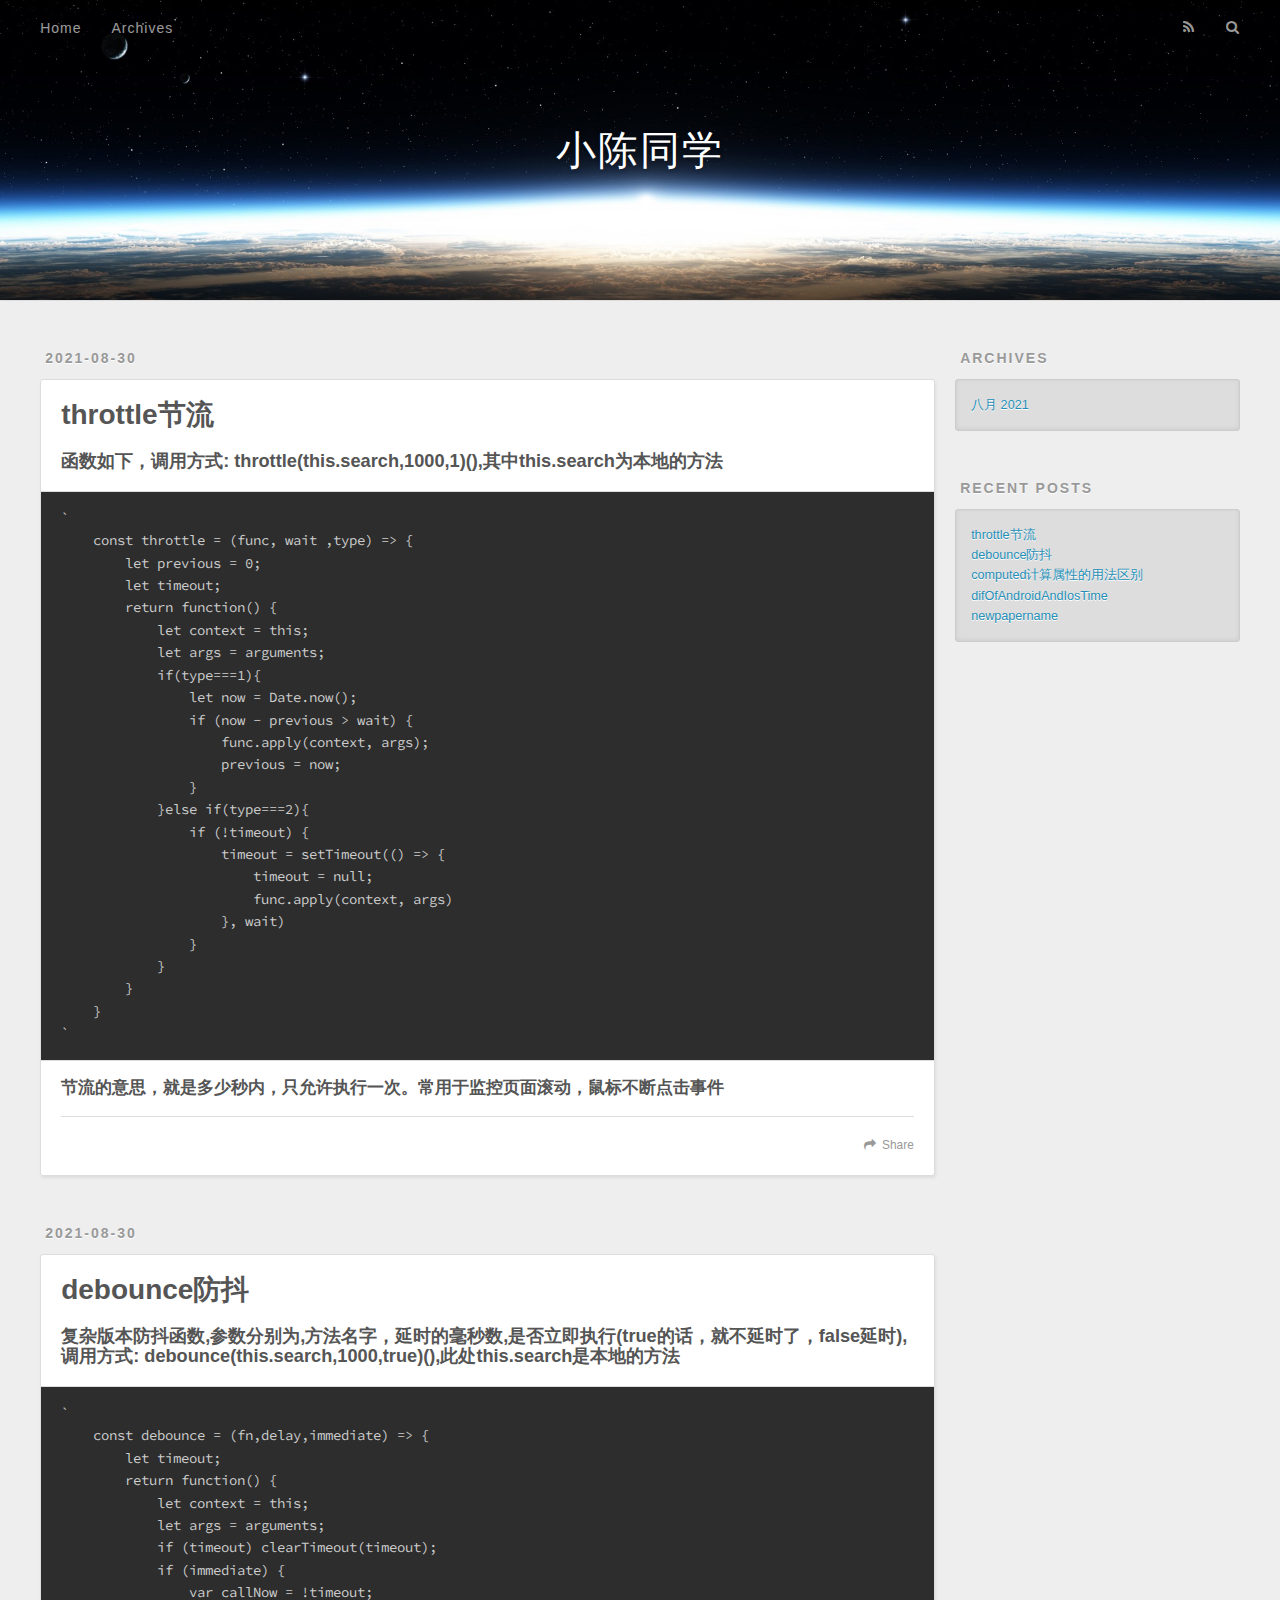
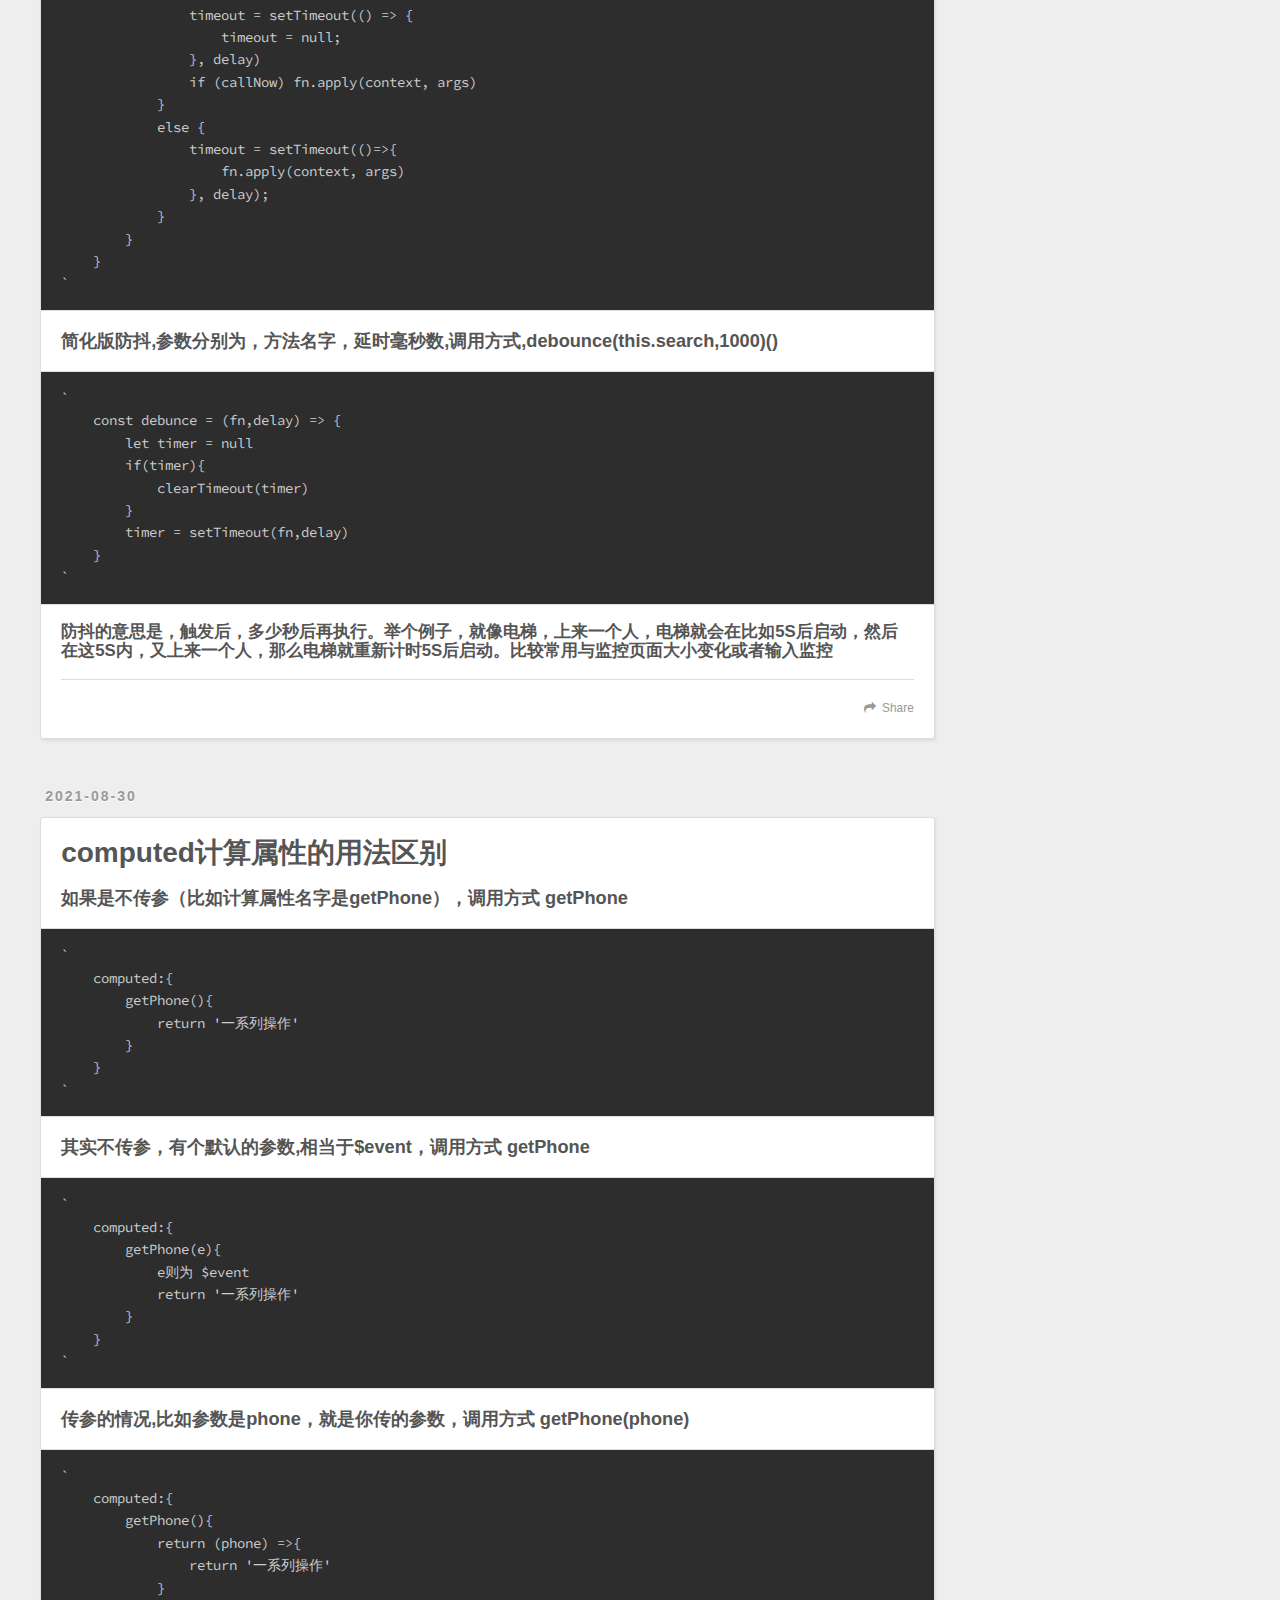
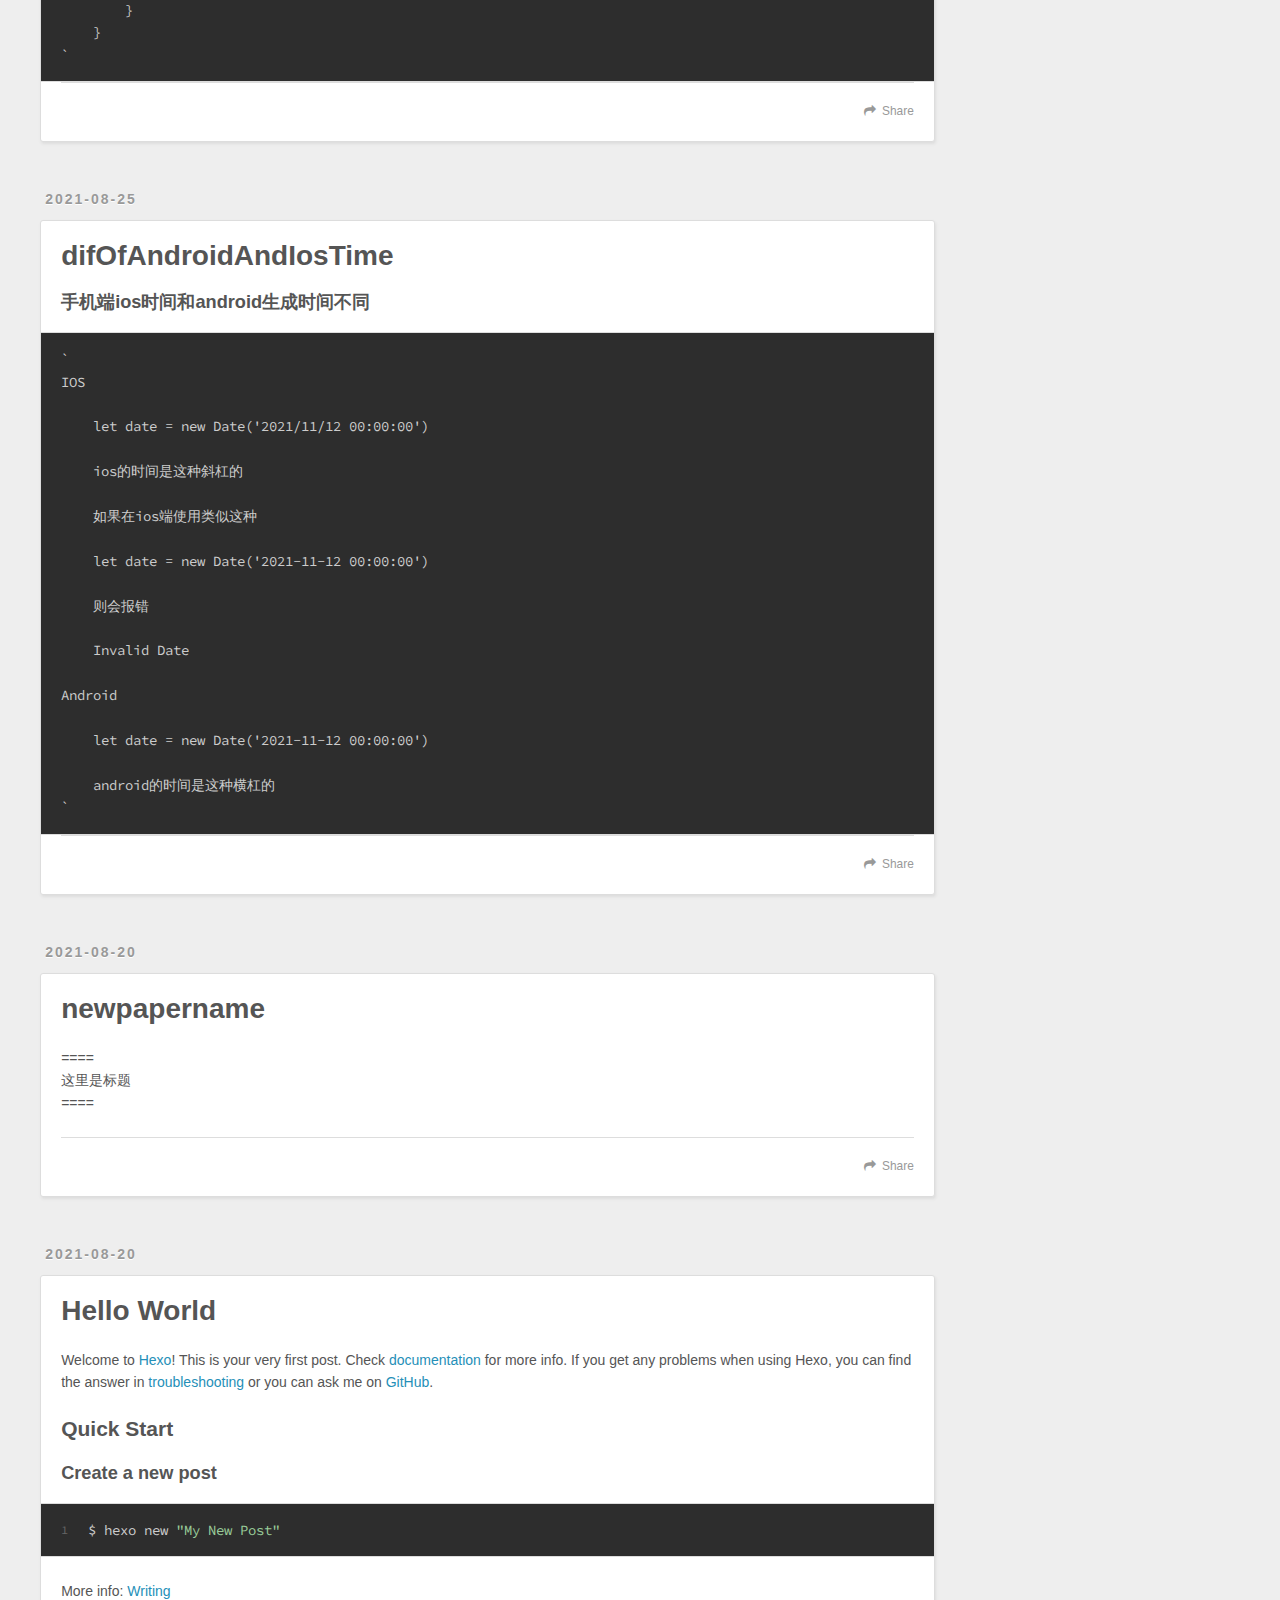
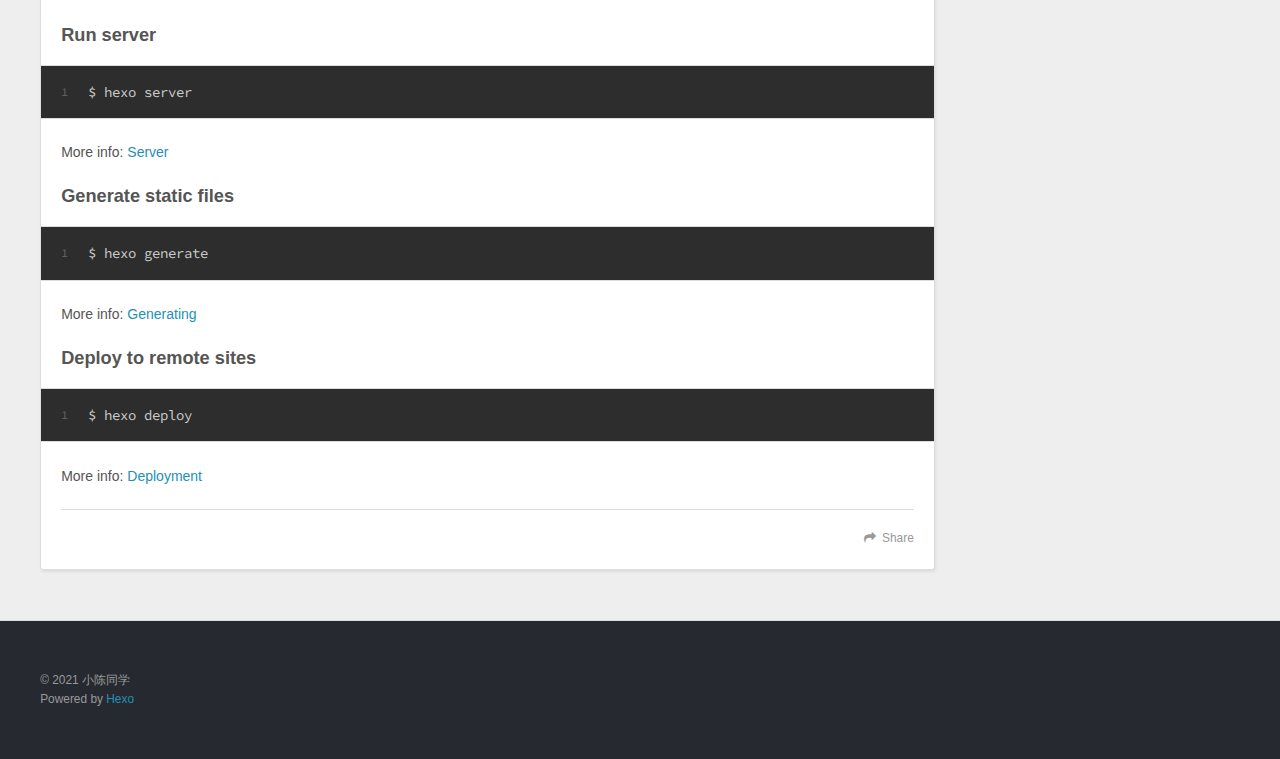
==== index.html @ 676dcc9a "Site updated: 2021-08-30 11:09:57" ====
<!DOCTYPE html>
<html>
<head>
  <meta charset="utf-8">
  

  
  <title>小陈同学</title>
  <meta name="viewport" content="width=device-width, initial-scale=1, maximum-scale=1">
  <meta property="og:type" content="website">
<meta property="og:title" content="小陈同学">
<meta property="og:url" content="https://hexo.chenxt.top/index.html">
<meta property="og:site_name" content="小陈同学">
<meta property="og:locale" content="zh_CN">
<meta property="article:author" content="小陈同学">
<meta name="twitter:card" content="summary">
  
    <link rel="alternate" href="/atom.xml" title="小陈同学" type="application/atom+xml">
  
  
    <link rel="icon" href="/favicon.png">
  
  
    <link href="//fonts.googleapis.com/css?family=Source+Code+Pro" rel="stylesheet" type="text/css">
  
  
<link rel="stylesheet" href="/css/style.css">

<meta name="generator" content="Hexo 5.4.0"></head>

<body>
  <div id="container">
    <div id="wrap">
      <header id="header">
  <div id="banner"></div>
  <div id="header-outer" class="outer">
    <div id="header-title" class="inner">
      <h1 id="logo-wrap">
        <a href="/" id="logo">小陈同学</a>
      </h1>
      
    </div>
    <div id="header-inner" class="inner">
      <nav id="main-nav">
        <a id="main-nav-toggle" class="nav-icon"></a>
        
          <a class="main-nav-link" href="/">Home</a>
        
          <a class="main-nav-link" href="/archives">Archives</a>
        
      </nav>
      <nav id="sub-nav">
        
          <a id="nav-rss-link" class="nav-icon" href="/atom.xml" title="RSS Feed"></a>
        
        <a id="nav-search-btn" class="nav-icon" title="Search"></a>
      </nav>
      <div id="search-form-wrap">
        <form action="//google.com/search" method="get" accept-charset="UTF-8" class="search-form"><input type="search" name="q" class="search-form-input" placeholder="Search"><button type="submit" class="search-form-submit">&#xF002;</button><input type="hidden" name="sitesearch" value="https://hexo.chenxt.top"></form>
      </div>
    </div>
  </div>
</header>
      <div class="outer">
        <section id="main">
  
    <article id="post-throttle" class="article article-type-post" itemscope itemprop="blogPost">
  <div class="article-meta">
    <a href="/2021/08/30/throttle/" class="article-date">
  <time datetime="2021-08-30T03:01:14.000Z" itemprop="datePublished">2021-08-30</time>
</a>
    
  </div>
  <div class="article-inner">
    
    
      <header class="article-header">
        
  
    <h1 itemprop="name">
      <a class="article-title" href="/2021/08/30/throttle/">throttle节流</a>
    </h1>
  

      </header>
    
    <div class="article-entry" itemprop="articleBody">
      
        <h3 id="函数如下，调用方式-throttle-this-search-1000-1-其中this-search为本地的方法"><a href="#函数如下，调用方式-throttle-this-search-1000-1-其中this-search为本地的方法" class="headerlink" title="函数如下，调用方式: throttle(this.search,1000,1)(),其中this.search为本地的方法"></a>函数如下，调用方式: throttle(this.search,1000,1)(),其中this.search为本地的方法</h3><pre><code>`
    const throttle = (func, wait ,type) =&gt; &#123;
        let previous = 0;
        let timeout;
        return function() &#123;
            let context = this;
            let args = arguments;
            if(type===1)&#123;
                let now = Date.now();
                if (now - previous &gt; wait) &#123;
                    func.apply(context, args);
                    previous = now;
                &#125;
            &#125;else if(type===2)&#123;
                if (!timeout) &#123;
                    timeout = setTimeout(() =&gt; &#123;
                        timeout = null;
                        func.apply(context, args)
                    &#125;, wait)
                &#125;
            &#125;
        &#125;
    &#125;
`
</code></pre>
<h4 id="节流的意思，就是多少秒内，只允许执行一次。常用于监控页面滚动，鼠标不断点击事件"><a href="#节流的意思，就是多少秒内，只允许执行一次。常用于监控页面滚动，鼠标不断点击事件" class="headerlink" title="节流的意思，就是多少秒内，只允许执行一次。常用于监控页面滚动，鼠标不断点击事件"></a>节流的意思，就是多少秒内，只允许执行一次。常用于监控页面滚动，鼠标不断点击事件</h4>
      
    </div>
    <footer class="article-footer">
      <a data-url="https://hexo.chenxt.top/2021/08/30/throttle/" data-id="cksy2csxu0005fou555am10vl" class="article-share-link">Share</a>
      
      
    </footer>
  </div>
  
</article>


  
    <article id="post-debounce" class="article article-type-post" itemscope itemprop="blogPost">
  <div class="article-meta">
    <a href="/2021/08/30/debounce/" class="article-date">
  <time datetime="2021-08-30T02:55:53.000Z" itemprop="datePublished">2021-08-30</time>
</a>
    
  </div>
  <div class="article-inner">
    
    
      <header class="article-header">
        
  
    <h1 itemprop="name">
      <a class="article-title" href="/2021/08/30/debounce/">debounce防抖</a>
    </h1>
  

      </header>
    
    <div class="article-entry" itemprop="articleBody">
      
        <h3 id="复杂版本防抖函数-参数分别为-方法名字，延时的毫秒数-是否立即执行-true的话，就不延时了，false延时-调用方式-debounce-this-search-1000-true-此处this-search是本地的方法"><a href="#复杂版本防抖函数-参数分别为-方法名字，延时的毫秒数-是否立即执行-true的话，就不延时了，false延时-调用方式-debounce-this-search-1000-true-此处this-search是本地的方法" class="headerlink" title="复杂版本防抖函数,参数分别为,方法名字，延时的毫秒数,是否立即执行(true的话，就不延时了，false延时),调用方式: debounce(this.search,1000,true)(),此处this.search是本地的方法"></a>复杂版本防抖函数,参数分别为,方法名字，延时的毫秒数,是否立即执行(true的话，就不延时了，false延时),调用方式: debounce(this.search,1000,true)(),此处this.search是本地的方法</h3><pre><code>`
    const debounce = (fn,delay,immediate) =&gt; &#123;
        let timeout;
        return function() &#123;
            let context = this;
            let args = arguments;
            if (timeout) clearTimeout(timeout);
            if (immediate) &#123;
                var callNow = !timeout;
                timeout = setTimeout(() =&gt; &#123;
                    timeout = null;
                &#125;, delay)
                if (callNow) fn.apply(context, args)
            &#125;
            else &#123;
                timeout = setTimeout(()=&gt;&#123;
                    fn.apply(context, args)
                &#125;, delay);
            &#125;
        &#125;
    &#125;
`
</code></pre>
<h3 id="简化版防抖-参数分别为，方法名字，延时毫秒数-调用方式-debounce-this-search-1000"><a href="#简化版防抖-参数分别为，方法名字，延时毫秒数-调用方式-debounce-this-search-1000" class="headerlink" title="简化版防抖,参数分别为，方法名字，延时毫秒数,调用方式,debounce(this.search,1000)()"></a>简化版防抖,参数分别为，方法名字，延时毫秒数,调用方式,debounce(this.search,1000)()</h3><pre><code>`
    const debunce = (fn,delay) =&gt; &#123;
        let timer = null
        if(timer)&#123;
            clearTimeout(timer)
        &#125;
        timer = setTimeout(fn,delay)
    &#125;
`
</code></pre>
<h4 id="防抖的意思是，触发后，多少秒后再执行。举个例子，就像电梯，上来一个人，电梯就会在比如5S后启动，然后在这5S内，又上来一个人，那么电梯就重新计时5S后启动。比较常用与监控页面大小变化或者输入监控"><a href="#防抖的意思是，触发后，多少秒后再执行。举个例子，就像电梯，上来一个人，电梯就会在比如5S后启动，然后在这5S内，又上来一个人，那么电梯就重新计时5S后启动。比较常用与监控页面大小变化或者输入监控" class="headerlink" title="防抖的意思是，触发后，多少秒后再执行。举个例子，就像电梯，上来一个人，电梯就会在比如5S后启动，然后在这5S内，又上来一个人，那么电梯就重新计时5S后启动。比较常用与监控页面大小变化或者输入监控"></a>防抖的意思是，触发后，多少秒后再执行。举个例子，就像电梯，上来一个人，电梯就会在比如5S后启动，然后在这5S内，又上来一个人，那么电梯就重新计时5S后启动。比较常用与监控页面大小变化或者输入监控</h4>
      
    </div>
    <footer class="article-footer">
      <a data-url="https://hexo.chenxt.top/2021/08/30/debounce/" data-id="cksy2csxp0002fou5494cdvwe" class="article-share-link">Share</a>
      
      
    </footer>
  </div>
  
</article>


  
    <article id="post-computed" class="article article-type-post" itemscope itemprop="blogPost">
  <div class="article-meta">
    <a href="/2021/08/30/computed/" class="article-date">
  <time datetime="2021-08-30T02:17:34.000Z" itemprop="datePublished">2021-08-30</time>
</a>
    
  </div>
  <div class="article-inner">
    
    
      <header class="article-header">
        
  
    <h1 itemprop="name">
      <a class="article-title" href="/2021/08/30/computed/">computed计算属性的用法区别</a>
    </h1>
  

      </header>
    
    <div class="article-entry" itemprop="articleBody">
      
        <h3 id="如果是不传参（比如计算属性名字是getPhone），调用方式-getPhone"><a href="#如果是不传参（比如计算属性名字是getPhone），调用方式-getPhone" class="headerlink" title="如果是不传参（比如计算属性名字是getPhone），调用方式 getPhone"></a>如果是不传参（比如计算属性名字是getPhone），调用方式 getPhone</h3><pre><code>`
    computed:&#123;
        getPhone()&#123;
            return &#39;一系列操作&#39;
        &#125;
    &#125;
`
</code></pre>
<h3 id="其实不传参，有个默认的参数-相当于-event，调用方式-getPhone"><a href="#其实不传参，有个默认的参数-相当于-event，调用方式-getPhone" class="headerlink" title="其实不传参，有个默认的参数,相当于$event，调用方式 getPhone"></a>其实不传参，有个默认的参数,相当于$event，调用方式 getPhone</h3><pre><code>`
    computed:&#123;
        getPhone(e)&#123;
            e则为 $event
            return &#39;一系列操作&#39;
        &#125;
    &#125;
`
</code></pre>
<h3 id="传参的情况-比如参数是phone，就是你传的参数，调用方式-getPhone-phone"><a href="#传参的情况-比如参数是phone，就是你传的参数，调用方式-getPhone-phone" class="headerlink" title="传参的情况,比如参数是phone，就是你传的参数，调用方式 getPhone(phone)"></a>传参的情况,比如参数是phone，就是你传的参数，调用方式 getPhone(phone)</h3><pre><code>`
    computed:&#123;
        getPhone()&#123;
            return (phone) =&gt;&#123;
                return &#39;一系列操作&#39;
            &#125;
        &#125;
    &#125;
`
</code></pre>

      
    </div>
    <footer class="article-footer">
      <a data-url="https://hexo.chenxt.top/2021/08/30/computed/" data-id="cksy2csxj0000fou5fqcz8jln" class="article-share-link">Share</a>
      
      
    </footer>
  </div>
  
</article>


  
    <article id="post-difOfAndroidAndIosTime" class="article article-type-post" itemscope itemprop="blogPost">
  <div class="article-meta">
    <a href="/2021/08/25/difOfAndroidAndIosTime/" class="article-date">
  <time datetime="2021-08-25T02:50:18.000Z" itemprop="datePublished">2021-08-25</time>
</a>
    
  </div>
  <div class="article-inner">
    
    
      <header class="article-header">
        
  
    <h1 itemprop="name">
      <a class="article-title" href="/2021/08/25/difOfAndroidAndIosTime/">difOfAndroidAndIosTime</a>
    </h1>
  

      </header>
    
    <div class="article-entry" itemprop="articleBody">
      
        <h3 id="手机端ios时间和android生成时间不同"><a href="#手机端ios时间和android生成时间不同" class="headerlink" title="手机端ios时间和android生成时间不同"></a>手机端ios时间和android生成时间不同</h3><pre><code>`
IOS

    let date = new Date(&#39;2021/11/12 00:00:00&#39;)

    ios的时间是这种斜杠的

    如果在ios端使用类似这种

    let date = new Date(&#39;2021-11-12 00:00:00&#39;)

    则会报错
    
    Invalid Date

Android

    let date = new Date(&#39;2021-11-12 00:00:00&#39;)

    android的时间是这种横杠的
`
</code></pre>

      
    </div>
    <footer class="article-footer">
      <a data-url="https://hexo.chenxt.top/2021/08/25/difOfAndroidAndIosTime/" data-id="cksy2csxn0001fou51sgh7xhh" class="article-share-link">Share</a>
      
      
    </footer>
  </div>
  
</article>


  
    <article id="post-newpapername" class="article article-type-post" itemscope itemprop="blogPost">
  <div class="article-meta">
    <a href="/2021/08/20/newpapername/" class="article-date">
  <time datetime="2021-08-20T08:09:00.000Z" itemprop="datePublished">2021-08-20</time>
</a>
    
  </div>
  <div class="article-inner">
    
    
      <header class="article-header">
        
  
    <h1 itemprop="name">
      <a class="article-title" href="/2021/08/20/newpapername/">newpapername</a>
    </h1>
  

      </header>
    
    <div class="article-entry" itemprop="articleBody">
      
        <p>====<br>这里是标题<br>====</p>

      
    </div>
    <footer class="article-footer">
      <a data-url="https://hexo.chenxt.top/2021/08/20/newpapername/" data-id="cksy2csxu0004fou51ui1ekya" class="article-share-link">Share</a>
      
      
    </footer>
  </div>
  
</article>


  
    <article id="post-hello-world" class="article article-type-post" itemscope itemprop="blogPost">
  <div class="article-meta">
    <a href="/2021/08/20/hello-world/" class="article-date">
  <time datetime="2021-08-20T07:11:53.654Z" itemprop="datePublished">2021-08-20</time>
</a>
    
  </div>
  <div class="article-inner">
    
    
      <header class="article-header">
        
  
    <h1 itemprop="name">
      <a class="article-title" href="/2021/08/20/hello-world/">Hello World</a>
    </h1>
  

      </header>
    
    <div class="article-entry" itemprop="articleBody">
      
        <p>Welcome to <a target="_blank" rel="noopener" href="https://hexo.io/">Hexo</a>! This is your very first post. Check <a target="_blank" rel="noopener" href="https://hexo.io/docs/">documentation</a> for more info. If you get any problems when using Hexo, you can find the answer in <a target="_blank" rel="noopener" href="https://hexo.io/docs/troubleshooting.html">troubleshooting</a> or you can ask me on <a target="_blank" rel="noopener" href="https://github.com/hexojs/hexo/issues">GitHub</a>.</p>
<h2 id="Quick-Start"><a href="#Quick-Start" class="headerlink" title="Quick Start"></a>Quick Start</h2><h3 id="Create-a-new-post"><a href="#Create-a-new-post" class="headerlink" title="Create a new post"></a>Create a new post</h3><figure class="highlight bash"><table><tr><td class="gutter"><pre><span class="line">1</span><br></pre></td><td class="code"><pre><span class="line">$ hexo new <span class="string">&quot;My New Post&quot;</span></span><br></pre></td></tr></table></figure>

<p>More info: <a target="_blank" rel="noopener" href="https://hexo.io/docs/writing.html">Writing</a></p>
<h3 id="Run-server"><a href="#Run-server" class="headerlink" title="Run server"></a>Run server</h3><figure class="highlight bash"><table><tr><td class="gutter"><pre><span class="line">1</span><br></pre></td><td class="code"><pre><span class="line">$ hexo server</span><br></pre></td></tr></table></figure>

<p>More info: <a target="_blank" rel="noopener" href="https://hexo.io/docs/server.html">Server</a></p>
<h3 id="Generate-static-files"><a href="#Generate-static-files" class="headerlink" title="Generate static files"></a>Generate static files</h3><figure class="highlight bash"><table><tr><td class="gutter"><pre><span class="line">1</span><br></pre></td><td class="code"><pre><span class="line">$ hexo generate</span><br></pre></td></tr></table></figure>

<p>More info: <a target="_blank" rel="noopener" href="https://hexo.io/docs/generating.html">Generating</a></p>
<h3 id="Deploy-to-remote-sites"><a href="#Deploy-to-remote-sites" class="headerlink" title="Deploy to remote sites"></a>Deploy to remote sites</h3><figure class="highlight bash"><table><tr><td class="gutter"><pre><span class="line">1</span><br></pre></td><td class="code"><pre><span class="line">$ hexo deploy</span><br></pre></td></tr></table></figure>

<p>More info: <a target="_blank" rel="noopener" href="https://hexo.io/docs/one-command-deployment.html">Deployment</a></p>

      
    </div>
    <footer class="article-footer">
      <a data-url="https://hexo.chenxt.top/2021/08/20/hello-world/" data-id="cksy2csxt0003fou5dhj91d74" class="article-share-link">Share</a>
      
      
    </footer>
  </div>
  
</article>


  


</section>
        
          <aside id="sidebar">
  
    

  
    

  
    
  
    
  <div class="widget-wrap">
    <h3 class="widget-title">Archives</h3>
    <div class="widget">
      <ul class="archive-list"><li class="archive-list-item"><a class="archive-list-link" href="/archives/2021/08/">八月 2021</a></li></ul>
    </div>
  </div>


  
    
  <div class="widget-wrap">
    <h3 class="widget-title">Recent Posts</h3>
    <div class="widget">
      <ul>
        
          <li>
            <a href="/2021/08/30/throttle/">throttle节流</a>
          </li>
        
          <li>
            <a href="/2021/08/30/debounce/">debounce防抖</a>
          </li>
        
          <li>
            <a href="/2021/08/30/computed/">computed计算属性的用法区别</a>
          </li>
        
          <li>
            <a href="/2021/08/25/difOfAndroidAndIosTime/">difOfAndroidAndIosTime</a>
          </li>
        
          <li>
            <a href="/2021/08/20/newpapername/">newpapername</a>
          </li>
        
      </ul>
    </div>
  </div>

  
</aside>
        
      </div>
      <footer id="footer">
  
  <div class="outer">
    <div id="footer-info" class="inner">
      &copy; 2021 小陈同学<br>
      Powered by <a href="http://hexo.io/" target="_blank">Hexo</a>
    </div>
  </div>
</footer>
    </div>
    <nav id="mobile-nav">
  
    <a href="/" class="mobile-nav-link">Home</a>
  
    <a href="/archives" class="mobile-nav-link">Archives</a>
  
</nav>
    

<script src="//ajax.googleapis.com/ajax/libs/jquery/2.0.3/jquery.min.js"></script>


  
<link rel="stylesheet" href="/fancybox/jquery.fancybox.css">

  
<script src="/fancybox/jquery.fancybox.pack.js"></script>




<script src="/js/script.js"></script>




  </div>
</body>
</html>
---- css/style.css ----
body {
  width: 100%;
}
body:before,
body:after {
  content: "";
  display: table;
}
body:after {
  clear: both;
}
html,
body,
div,
span,
applet,
object,
iframe,
h1,
h2,
h3,
h4,
h5,
h6,
p,
blockquote,
pre,
a,
abbr,
acronym,
address,
big,
cite,
code,
del,
dfn,
em,
img,
ins,
kbd,
q,
s,
samp,
small,
strike,
strong,
sub,
sup,
tt,
var,
dl,
dt,
dd,
ol,
ul,
li,
fieldset,
form,
label,
legend,
table,
caption,
tbody,
tfoot,
thead,
tr,
th,
td {
  margin: 0;
  padding: 0;
  border: 0;
  outline: 0;
  font-weight: inherit;
  font-style: inherit;
  font-family: inherit;
  font-size: 100%;
  vertical-align: baseline;
}
body {
  line-height: 1;
  color: #000;
  background: #fff;
}
ol,
ul {
  list-style: none;
}
table {
  border-collapse: separate;
  border-spacing: 0;
  vertical-align: middle;
}
caption,
th,
td {
  text-align: left;
  font-weight: normal;
  vertical-align: middle;
}
a img {
  border: none;
}
input,
button {
  margin: 0;
  padding: 0;
}
input::-moz-focus-inner,
button::-moz-focus-inner {
  border: 0;
  padding: 0;
}
@font-face {
  font-family: FontAwesome;
  font-style: normal;
  font-weight: normal;
  src: url("fonts/fontawesome-webfont.eot?v=#4.0.3");
  src: url("fonts/fontawesome-webfont.eot?#iefix&v=#4.0.3") format("embedded-opentype"), url("fonts/fontawesome-webfont.woff?v=#4.0.3") format("woff"), url("fonts/fontawesome-webfont.ttf?v=#4.0.3") format("truetype"), url("fonts/fontawesome-webfont.svg#fontawesomeregular?v=#4.0.3") format("svg");
}
html,
body,
#container {
  height: 100%;
}
body {
  background: #eee;
  font: 14px -apple-system, BlinkMacSystemFont, "Segoe UI", "Roboto", "Oxygen", "Ubuntu", "Cantarell", "Fira Sans", "Droid Sans", "Helvetica Neue", sans-serif;
  -webkit-text-size-adjust: 100%;
}
.outer {
  max-width: 1220px;
  margin: 0 auto;
  padding: 0 20px;
}
.outer:before,
.outer:after {
  content: "";
  display: table;
}
.outer:after {
  clear: both;
}
.inner {
  display: inline;
  float: left;
  width: 98.33333333333333%;
  margin: 0 0.833333333333333%;
}
.left,
.alignleft {
  float: left;
}
.right,
.alignright {
  float: right;
}
.clear {
  clear: both;
}
#container {
  position: relative;
}
.mobile-nav-on {
  overflow: hidden;
}
#wrap {
  height: 100%;
  width: 100%;
  position: absolute;
  top: 0;
  left: 0;
  -webkit-transition: 0.2s ease-out;
  -moz-transition: 0.2s ease-out;
  -ms-transition: 0.2s ease-out;
  transition: 0.2s ease-out;
  z-index: 1;
  background: #eee;
}
.mobile-nav-on #wrap {
  left: 280px;
}
@media screen and (min-width: 768px) {
  #main {
    display: inline;
    float: left;
    width: 73.33333333333333%;
    margin: 0 0.833333333333333%;
  }
}
.article-date,
.article-category-link,
.archive-year,
.widget-title {
  text-decoration: none;
  text-transform: uppercase;
  letter-spacing: 2px;
  color: #999;
  margin-bottom: 1em;
  margin-left: 5px;
  line-height: 1em;
  text-shadow: 0 1px #fff;
  font-weight: bold;
}
.article-inner,
.archive-article-inner {
  background: #fff;
  -webkit-box-shadow: 1px 2px 3px #ddd;
  box-shadow: 1px 2px 3px #ddd;
  border: 1px solid #ddd;
  border-radius: 3px;
}
.article-entry h1,
.widget h1 {
  font-size: 2em;
}
.article-entry h2,
.widget h2 {
  font-size: 1.5em;
}
.article-entry h3,
.widget h3 {
  font-size: 1.3em;
}
.article-entry h4,
.widget h4 {
  font-size: 1.2em;
}
.article-entry h5,
.widget h5 {
  font-size: 1em;
}
.article-entry h6,
.widget h6 {
  font-size: 1em;
  color: #999;
}
.article-entry hr,
.widget hr {
  border: 1px dashed #ddd;
}
.article-entry strong,
.widget strong {
  font-weight: bold;
}
.article-entry em,
.widget em,
.article-entry cite,
.widget cite {
  font-style: italic;
}
.article-entry sup,
.widget sup,
.article-entry sub,
.widget sub {
  font-size: 0.75em;
  line-height: 0;
  position: relative;
  vertical-align: baseline;
}
.article-entry sup,
.widget sup {
  top: -0.5em;
}
.article-entry sub,
.widget sub {
  bottom: -0.2em;
}
.article-entry small,
.widget small {
  font-size: 0.85em;
}
.article-entry acronym,
.widget acronym,
.article-entry abbr,
.widget abbr {
  border-bottom: 1px dotted;
}
.article-entry ul,
.widget ul,
.article-entry ol,
.widget ol,
.article-entry dl,
.widget dl {
  margin: 0 20px;
  line-height: 1.6em;
}
.article-entry ul ul,
.widget ul ul,
.article-entry ol ul,
.widget ol ul,
.article-entry ul ol,
.widget ul ol,
.article-entry ol ol,
.widget ol ol {
  margin-top: 0;
  margin-bottom: 0;
}
.article-entry ul,
.widget ul {
  list-style: disc;
}
.article-entry ol,
.widget ol {
  list-style: decimal;
}
.article-entry dt,
.widget dt {
  font-weight: bold;
}
#header {
  height: 300px;
  position: relative;
  border-bottom: 1px solid #ddd;
}
#header:before,
#header:after {
  content: "";
  position: absolute;
  left: 0;
  right: 0;
  height: 40px;
}
#header:before {
  top: 0;
  background: -webkit-linear-gradient(rgba(0,0,0,0.2), transparent);
  background: -moz-linear-gradient(rgba(0,0,0,0.2), transparent);
  background: -ms-linear-gradient(rgba(0,0,0,0.2), transparent);
  background: linear-gradient(rgba(0,0,0,0.2), transparent);
}
#header:after {
  bottom: 0;
  background: -webkit-linear-gradient(transparent, rgba(0,0,0,0.2));
  background: -moz-linear-gradient(transparent, rgba(0,0,0,0.2));
  background: -ms-linear-gradient(transparent, rgba(0,0,0,0.2));
  background: linear-gradient(transparent, rgba(0,0,0,0.2));
}
#header-outer {
  height: 100%;
  position: relative;
}
#header-inner {
  position: relative;
  overflow: hidden;
}
#banner {
  position: absolute;
  top: 0;
  left: 0;
  width: 100%;
  height: 100%;
  background: url("images/banner.jpg") center #000;
  -webkit-background-size: cover;
  -moz-background-size: cover;
  background-size: cover;
  z-index: -1;
}
#header-title {
  text-align: center;
  height: 40px;
  position: absolute;
  top: 50%;
  left: 0;
  margin-top: -20px;
}
#logo,
#subtitle {
  text-decoration: none;
  color: #fff;
  font-weight: 300;
  text-shadow: 0 1px 4px rgba(0,0,0,0.3);
}
#logo {
  font-size: 40px;
  line-height: 40px;
  letter-spacing: 2px;
}
#subtitle {
  font-size: 16px;
  line-height: 16px;
  letter-spacing: 1px;
}
#subtitle-wrap {
  margin-top: 16px;
}
#main-nav {
  float: left;
  margin-left: -15px;
}
.nav-icon,
.main-nav-link {
  float: left;
  color: #fff;
  opacity: 0.6;
  text-decoration: none;
  text-shadow: 0 1px rgba(0,0,0,0.2);
  -webkit-transition: opacity 0.2s;
  -moz-transition: opacity 0.2s;
  -ms-transition: opacity 0.2s;
  transition: opacity 0.2s;
  display: block;
  padding: 20px 15px;
}
.nav-icon:hover,
.main-nav-link:hover {
  opacity: 1;
}
.nav-icon {
  font-family: FontAwesome;
  text-align: center;
  font-size: 14px;
  width: 14px;
  height: 14px;
  padding: 20px 15px;
  position: relative;
  cursor: pointer;
}
.main-nav-link {
  font-weight: 300;
  letter-spacing: 1px;
}
@media screen and (max-width: 479px) {
  .main-nav-link {
    display: none;
  }
}
#main-nav-toggle {
  display: none;
}
#main-nav-toggle:before {
  content: "\f0c9";
}
@media screen and (max-width: 479px) {
  #main-nav-toggle {
    display: block;
  }
}
#sub-nav {
  float: right;
  margin-right: -15px;
}
#nav-rss-link:before {
  content: "\f09e";
}
#nav-search-btn:before {
  content: "\f002";
}
#search-form-wrap {
  position: absolute;
  top: 15px;
  width: 150px;
  height: 30px;
  right: -150px;
  opacity: 0;
  -webkit-transition: 0.2s ease-out;
  -moz-transition: 0.2s ease-out;
  -ms-transition: 0.2s ease-out;
  transition: 0.2s ease-out;
}
#search-form-wrap.on {
  opacity: 1;
  right: 0;
}
@media screen and (max-width: 479px) {
  #search-form-wrap {
    width: 100%;
    right: -100%;
  }
}
.search-form {
  position: absolute;
  top: 0;
  left: 0;
  right: 0;
  background: #fff;
  padding: 5px 15px;
  border-radius: 15px;
  -webkit-box-shadow: 0 0 10px rgba(0,0,0,0.3);
  box-shadow: 0 0 10px rgba(0,0,0,0.3);
}
.search-form-input {
  border: none;
  background: none;
  color: #555;
  width: 100%;
  font: 13px -apple-system, BlinkMacSystemFont, "Segoe UI", "Roboto", "Oxygen", "Ubuntu", "Cantarell", "Fira Sans", "Droid Sans", "Helvetica Neue", sans-serif;
  outline: none;
}
.search-form-input::-webkit-search-results-decoration,
.search-form-input::-webkit-search-cancel-button {
  -webkit-appearance: none;
}
.search-form-submit {
  position: absolute;
  top: 50%;
  right: 10px;
  margin-top: -7px;
  font: 13px FontAwesome;
  border: none;
  background: none;
  color: #bbb;
  cursor: pointer;
}
.search-form-submit:hover,
.search-form-submit:focus {
  color: #777;
}
.article {
  margin: 50px 0;
}
.article-inner {
  overflow: hidden;
}
.article-meta:before,
.article-meta:after {
  content: "";
  display: table;
}
.article-meta:after {
  clear: both;
}
.article-date {
  float: left;
}
.article-category {
  float: left;
  line-height: 1em;
  color: #ccc;
  text-shadow: 0 1px #fff;
  margin-left: 8px;
}
.article-category:before {
  content: "\2022";
}
.article-category-link {
  margin: 0 12px 1em;
}
.article-header {
  padding: 20px 20px 0;
}
.article-title {
  text-decoration: none;
  font-size: 2em;
  font-weight: bold;
  color: #555;
  line-height: 1.1em;
  -webkit-transition: color 0.2s;
  -moz-transition: color 0.2s;
  -ms-transition: color 0.2s;
  transition: color 0.2s;
}
a.article-title:hover {
  color: #258fb8;
}
.article-entry {
  color: #555;
  padding: 0 20px;
}
.article-entry:before,
.article-entry:after {
  content: "";
  display: table;
}
.article-entry:after {
  clear: both;
}
.article-entry p,
.article-entry table {
  line-height: 1.6em;
  margin: 1.6em 0;
}
.article-entry h1,
.article-entry h2,
.article-entry h3,
.article-entry h4,
.article-entry h5,
.article-entry h6 {
  font-weight: bold;
}
.article-entry h1,
.article-entry h2,
.article-entry h3,
.article-entry h4,
.article-entry h5,
.article-entry h6 {
  line-height: 1.1em;
  margin: 1.1em 0;
}
.article-entry a {
  color: #258fb8;
  text-decoration: none;
}
.article-entry a:hover {
  text-decoration: underline;
}
.article-entry ul,
.article-entry ol,
.article-entry dl {
  margin-top: 1.6em;
  margin-bottom: 1.6em;
}
.article-entry img,
.article-entry video {
  max-width: 100%;
  height: auto;
  display: block;
  margin: auto;
}
.article-entry iframe {
  border: none;
}
.article-entry table {
  width: 100%;
  border-collapse: collapse;
  border-spacing: 0;
}
.article-entry th {
  font-weight: bold;
  border-bottom: 3px solid #ddd;
  padding-bottom: 0.5em;
}
.article-entry td {
  border-bottom: 1px solid #ddd;
  padding: 10px 0;
}
.article-entry blockquote {
  font-family: Georgia, "Times New Roman", serif;
  font-size: 1.4em;
  margin: 1.6em 20px;
  text-align: center;
}
.article-entry blockquote footer {
  font-size: 14px;
  margin: 1.6em 0;
  font-family: -apple-system, BlinkMacSystemFont, "Segoe UI", "Roboto", "Oxygen", "Ubuntu", "Cantarell", "Fira Sans", "Droid Sans", "Helvetica Neue", sans-serif;
}
.article-entry blockquote footer cite:before {
  content: "—";
  padding: 0 0.5em;
}
.article-entry .pullquote {
  text-align: left;
  width: 45%;
  margin: 0;
}
.article-entry .pullquote.left {
  margin-left: 0.5em;
  margin-right: 1em;
}
.article-entry .pullquote.right {
  margin-right: 0.5em;
  margin-left: 1em;
}
.article-entry .caption {
  color: #999;
  display: block;
  font-size: 0.9em;
  margin-top: 0.5em;
  position: relative;
  text-align: center;
}
.article-entry .video-container {
  position: relative;
  padding-top: 56.25%;
  height: 0;
  overflow: hidden;
}
.article-entry .video-container iframe,
.article-entry .video-container object,
.article-entry .video-container embed {
  position: absolute;
  top: 0;
  left: 0;
  width: 100%;
  height: 100%;
  margin-top: 0;
}
.article-more-link a {
  display: inline-block;
  line-height: 1em;
  padding: 6px 15px;
  border-radius: 15px;
  background: #eee;
  color: #999;
  text-shadow: 0 1px #fff;
  text-decoration: none;
}
.article-more-link a:hover {
  background: #258fb8;
  color: #fff;
  text-decoration: none;
  text-shadow: 0 1px #1e7293;
}
.article-footer {
  font-size: 0.85em;
  line-height: 1.6em;
  border-top: 1px solid #ddd;
  padding-top: 1.6em;
  margin: 0 20px 20px;
}
.article-footer:before,
.article-footer:after {
  content: "";
  display: table;
}
.article-footer:after {
  clear: both;
}
.article-footer a {
  color: #999;
  text-decoration: none;
}
.article-footer a:hover {
  color: #555;
}
.article-tag-list-item {
  float: left;
  margin-right: 10px;
}
.article-tag-list-link:before {
  content: "#";
}
.article-comment-link {
  float: right;
}
.article-comment-link:before {
  content: "\f075";
  font-family: FontAwesome;
  padding-right: 8px;
}
.article-share-link {
  cursor: pointer;
  float: right;
  margin-left: 20px;
}
.article-share-link:before {
  content: "\f064";
  font-family: FontAwesome;
  padding-right: 6px;
}
#article-nav {
  position: relative;
}
#article-nav:before,
#article-nav:after {
  content: "";
  display: table;
}
#article-nav:after {
  clear: both;
}
@media screen and (min-width: 768px) {
  #article-nav {
    margin: 50px 0;
  }
  #article-nav:before {
    width: 8px;
    height: 8px;
    position: absolute;
    top: 50%;
    left: 50%;
    margin-top: -4px;
    margin-left: -4px;
    content: "";
    border-radius: 50%;
    background: #ddd;
    -webkit-box-shadow: 0 1px 2px #fff;
    box-shadow: 0 1px 2px #fff;
  }
}
.article-nav-link-wrap {
  text-decoration: none;
  text-shadow: 0 1px #fff;
  color: #999;
  -webkit-box-sizing: border-box;
  -moz-box-sizing: border-box;
  box-sizing: border-box;
  margin-top: 50px;
  text-align: center;
  display: block;
}
.article-nav-link-wrap:hover {
  color: #555;
}
@media screen and (min-width: 768px) {
  .article-nav-link-wrap {
    width: 50%;
    margin-top: 0;
  }
}
@media screen and (min-width: 768px) {
  #article-nav-newer {
    float: left;
    text-align: right;
    padding-right: 20px;
  }
}
@media screen and (min-width: 768px) {
  #article-nav-older {
    float: right;
    text-align: left;
    padding-left: 20px;
  }
}
.article-nav-caption {
  text-transform: uppercase;
  letter-spacing: 2px;
  color: #ddd;
  line-height: 1em;
  font-weight: bold;
}
#article-nav-newer .article-nav-caption {
  margin-right: -2px;
}
.article-nav-title {
  font-size: 0.85em;
  line-height: 1.6em;
  margin-top: 0.5em;
}
.article-share-box {
  position: absolute;
  display: none;
  background: #fff;
  -webkit-box-shadow: 1px 2px 10px rgba(0,0,0,0.2);
  box-shadow: 1px 2px 10px rgba(0,0,0,0.2);
  border-radius: 3px;
  margin-left: -145px;
  overflow: hidden;
  z-index: 1;
}
.article-share-box.on {
  display: block;
}
.article-share-input {
  width: 100%;
  background: none;
  -webkit-box-sizing: border-box;
  -moz-box-sizing: border-box;
  box-sizing: border-box;
  font: 14px -apple-system, BlinkMacSystemFont, "Segoe UI", "Roboto", "Oxygen", "Ubuntu", "Cantarell", "Fira Sans", "Droid Sans", "Helvetica Neue", sans-serif;
  padding: 0 15px;
  color: #555;
  outline: none;
  border: 1px solid #ddd;
  border-radius: 3px 3px 0 0;
  height: 36px;
  line-height: 36px;
}
.article-share-links {
  background: #eee;
}
.article-share-links:before,
.article-share-links:after {
  content: "";
  display: table;
}
.article-share-links:after {
  clear: both;
}
.article-share-twitter,
.article-share-facebook,
.article-share-pinterest,
.article-share-google {
  width: 50px;
  height: 36px;
  display: block;
  float: left;
  position: relative;
  color: #999;
  text-shadow: 0 1px #fff;
}
.article-share-twitter:before,
.article-share-facebook:before,
.article-share-pinterest:before,
.article-share-google:before {
  font-size: 20px;
  font-family: FontAwesome;
  width: 20px;
  height: 20px;
  position: absolute;
  top: 50%;
  left: 50%;
  margin-top: -10px;
  margin-left: -10px;
  text-align: center;
}
.article-share-twitter:hover,
.article-share-facebook:hover,
.article-share-pinterest:hover,
.article-share-google:hover {
  color: #fff;
}
.article-share-twitter:before {
  content: "\f099";
}
.article-share-twitter:hover {
  background: #00aced;
  text-shadow: 0 1px #008abe;
}
.article-share-facebook:before {
  content: "\f09a";
}
.article-share-facebook:hover {
  background: #3b5998;
  text-shadow: 0 1px #2f477a;
}
.article-share-pinterest:before {
  content: "\f0d2";
}
.article-share-pinterest:hover {
  background: #cb2027;
  text-shadow: 0 1px #a21a1f;
}
.article-share-google:before {
  content: "\f0d5";
}
.article-share-google:hover {
  background: #dd4b39;
  text-shadow: 0 1px #be3221;
}
.article-gallery {
  background: #000;
  position: relative;
}
.article-gallery-photos {
  position: relative;
  overflow: hidden;
}
.article-gallery-img {
  display: none;
  max-width: 100%;
}
.article-gallery-img:first-child {
  display: block;
}
.article-gallery-img.loaded {
  position: absolute;
  display: block;
}
.article-gallery-img img {
  display: block;
  max-width: 100%;
  margin: 0 auto;
}
#comments {
  background: #fff;
  -webkit-box-shadow: 1px 2px 3px #ddd;
  box-shadow: 1px 2px 3px #ddd;
  padding: 20px;
  border: 1px solid #ddd;
  border-radius: 3px;
  margin: 50px 0;
}
#comments a {
  color: #258fb8;
}
.archives-wrap {
  margin: 50px 0;
}
.archives:before,
.archives:after {
  content: "";
  display: table;
}
.archives:after {
  clear: both;
}
.archive-year-wrap {
  margin-bottom: 1em;
}
.archives {
  -webkit-column-gap: 10px;
  -moz-column-gap: 10px;
  column-gap: 10px;
}
@media screen and (min-width: 480px) and (max-width: 767px) {
  .archives {
    -webkit-column-count: 2;
    -moz-column-count: 2;
    column-count: 2;
  }
}
@media screen and (min-width: 768px) {
  .archives {
    -webkit-column-count: 3;
    -moz-column-count: 3;
    column-count: 3;
  }
}
.archive-article {
  -webkit-column-break-inside: avoid;
  page-break-inside: avoid;
  overflow: hidden;
  break-inside: avoid-column;
}
.archive-article-inner {
  padding: 10px;
  margin-bottom: 15px;
}
.archive-article-title {
  text-decoration: none;
  font-weight: bold;
  color: #555;
  -webkit-transition: color 0.2s;
  -moz-transition: color 0.2s;
  -ms-transition: color 0.2s;
  transition: color 0.2s;
  line-height: 1.6em;
}
.archive-article-title:hover {
  color: #258fb8;
}
.archive-article-footer {
  margin-top: 1em;
}
.archive-article-date {
  color: #999;
  text-decoration: none;
  font-size: 0.85em;
  line-height: 1em;
  margin-bottom: 0.5em;
  display: block;
}
#page-nav {
  margin: 50px auto;
  background: #fff;
  -webkit-box-shadow: 1px 2px 3px #ddd;
  box-shadow: 1px 2px 3px #ddd;
  border: 1px solid #ddd;
  border-radius: 3px;
  text-align: center;
  color: #999;
  overflow: hidden;
}
#page-nav:before,
#page-nav:after {
  content: "";
  display: table;
}
#page-nav:after {
  clear: both;
}
#page-nav a,
#page-nav span {
  padding: 10px 20px;
  line-height: 1;
  height: 2ex;
}
#page-nav a {
  color: #999;
  text-decoration: none;
}
#page-nav a:hover {
  background: #999;
  color: #fff;
}
#page-nav .prev {
  float: left;
}
#page-nav .next {
  float: right;
}
#page-nav .page-number {
  display: inline-block;
}
@media screen and (max-width: 479px) {
  #page-nav .page-number {
    display: none;
  }
}
#page-nav .current {
  color: #555;
  font-weight: bold;
}
#page-nav .space {
  color: #ddd;
}
#footer {
  background: #262a30;
  padding: 50px 0;
  border-top: 1px solid #ddd;
  color: #999;
}
#footer a {
  color: #258fb8;
  text-decoration: none;
}
#footer a:hover {
  text-decoration: underline;
}
#footer-info {
  line-height: 1.6em;
  font-size: 0.85em;
}
.article-entry pre,
.article-entry .highlight {
  background: #2d2d2d;
  margin: 0 -20px;
  padding: 15px 20px;
  border-style: solid;
  border-color: #ddd;
  border-width: 1px 0;
  overflow: auto;
  color: #ccc;
  line-height: 22.400000000000002px;
}
.article-entry .highlight .gutter pre,
.article-entry .gist .gist-file .gist-data .line-numbers {
  color: #666;
  font-size: 0.85em;
}
.article-entry pre,
.article-entry code {
  font-family: "Source Code Pro", Consolas, Monaco, Menlo, Consolas, monospace;
}
.article-entry code {
  background: #eee;
  text-shadow: 0 1px #fff;
  padding: 0 0.3em;
}
.article-entry pre code {
  background: none;
  text-shadow: none;
  padding: 0;
}
.article-entry .highlight pre {
  border: none;
  margin: 0;
  padding: 0;
}
.article-entry .highlight table {
  margin: 0;
  width: auto;
}
.article-entry .highlight td {
  border: none;
  padding: 0;
}
.article-entry .highlight figcaption {
  font-size: 0.85em;
  color: #999;
  line-height: 1em;
  margin-bottom: 1em;
}
.article-entry .highlight figcaption:before,
.article-entry .highlight figcaption:after {
  content: "";
  display: table;
}
.article-entry .highlight figcaption:after {
  clear: both;
}
.article-entry .highlight figcaption a {
  float: right;
}
.article-entry .highlight .gutter pre {
  text-align: right;
  padding-right: 20px;
}
.article-entry .highlight .line {
  height: 22.400000000000002px;
}
.article-entry .highlight .line.marked {
  background: #515151;
}
.article-entry .gist {
  margin: 0 -20px;
  border-style: solid;
  border-color: #ddd;
  border-width: 1px 0;
  background: #2d2d2d;
  padding: 15px 20px 15px 0;
}
.article-entry .gist .gist-file {
  border: none;
  font-family: "Source Code Pro", Consolas, Monaco, Menlo, Consolas, monospace;
  margin: 0;
}
.article-entry .gist .gist-file .gist-data {
  background: none;
  border: none;
}
.article-entry .gist .gist-file .gist-data .line-numbers {
  background: none;
  border: none;
  padding: 0 20px 0 0;
}
.article-entry .gist .gist-file .gist-data .line-data {
  padding: 0 !important;
}
.article-entry .gist .gist-file .highlight {
  margin: 0;
  padding: 0;
  border: none;
}
.article-entry .gist .gist-file .gist-meta {
  background: #2d2d2d;
  color: #999;
  font: 0.85em -apple-system, BlinkMacSystemFont, "Segoe UI", "Roboto", "Oxygen", "Ubuntu", "Cantarell", "Fira Sans", "Droid Sans", "Helvetica Neue", sans-serif;
  text-shadow: 0 0;
  padding: 0;
  margin-top: 1em;
  margin-left: 20px;
}
.article-entry .gist .gist-file .gist-meta a {
  color: #258fb8;
  font-weight: normal;
}
.article-entry .gist .gist-file .gist-meta a:hover {
  text-decoration: underline;
}
pre .comment,
pre .title {
  color: #999;
}
pre .variable,
pre .attribute,
pre .tag,
pre .regexp,
pre .ruby .constant,
pre .xml .tag .title,
pre .xml .pi,
pre .xml .doctype,
pre .html .doctype,
pre .css .id,
pre .css .class,
pre .css .pseudo {
  color: #f2777a;
}
pre .number,
pre .preprocessor,
pre .built_in,
pre .literal,
pre .params,
pre .constant {
  color: #f99157;
}
pre .class,
pre .ruby .class .title,
pre .css .rules .attribute {
  color: #9c9;
}
pre .string,
pre .value,
pre .inheritance,
pre .header,
pre .ruby .symbol,
pre .xml .cdata {
  color: #9c9;
}
pre .css .hexcolor {
  color: #6cc;
}
pre .function,
pre .python .decorator,
pre .python .title,
pre .ruby .function .title,
pre .ruby .title .keyword,
pre .perl .sub,
pre .javascript .title,
pre .coffeescript .title {
  color: #69c;
}
pre .keyword,
pre .javascript .function {
  color: #c9c;
}
@media screen and (max-width: 479px) {
  #mobile-nav {
    position: absolute;
    top: 0;
    left: 0;
    width: 280px;
    height: 100%;
    background: #191919;
    border-right: 1px solid #fff;
  }
}
@media screen and (max-width: 479px) {
  .mobile-nav-link {
    display: block;
    color: #999;
    text-decoration: none;
    padding: 15px 20px;
    font-weight: bold;
  }
  .mobile-nav-link:hover {
    color: #fff;
  }
}
@media screen and (min-width: 768px) {
  #sidebar {
    display: inline;
    float: left;
    width: 23.333333333333332%;
    margin: 0 0.833333333333333%;
  }
}
.widget-wrap {
  margin: 50px 0;
}
.widget {
  color: #777;
  text-shadow: 0 1px #fff;
  background: #ddd;
  -webkit-box-shadow: 0 -1px 4px #ccc inset;
  box-shadow: 0 -1px 4px #ccc inset;
  border: 1px solid #ccc;
  padding: 15px;
  border-radius: 3px;
}
.widget a {
  color: #258fb8;
  text-decoration: none;
}
.widget a:hover {
  text-decoration: underline;
}
.widget ul ul,
.widget ol ul,
.widget dl ul,
.widget ul ol,
.widget ol ol,
.widget dl ol,
.widget ul dl,
.widget ol dl,
.widget dl dl {
  margin-left: 15px;
  list-style: disc;
}
.widget {
  line-height: 1.6em;
  word-wrap: break-word;
  font-size: 0.9em;
}
.widget ul,
.widget ol {
  list-style: none;
  margin: 0;
}
.widget ul ul,
.widget ol ul,
.widget ul ol,
.widget ol ol {
  margin: 0 20px;
}
.widget ul ul,
.widget ol ul {
  list-style: disc;
}
.widget ul ol,
.widget ol ol {
  list-style: decimal;
}
.category-list-count,
.tag-list-count,
.archive-list-count {
  padding-left: 5px;
  color: #999;
  font-size: 0.85em;
}
.category-list-count:before,
.tag-list-count:before,
.archive-list-count:before {
  content: "(";
}
.category-list-count:after,
.tag-list-count:after,
.archive-list-count:after {
  content: ")";
}
.tagcloud a {
  margin-right: 5px;
  display: inline-block;
}
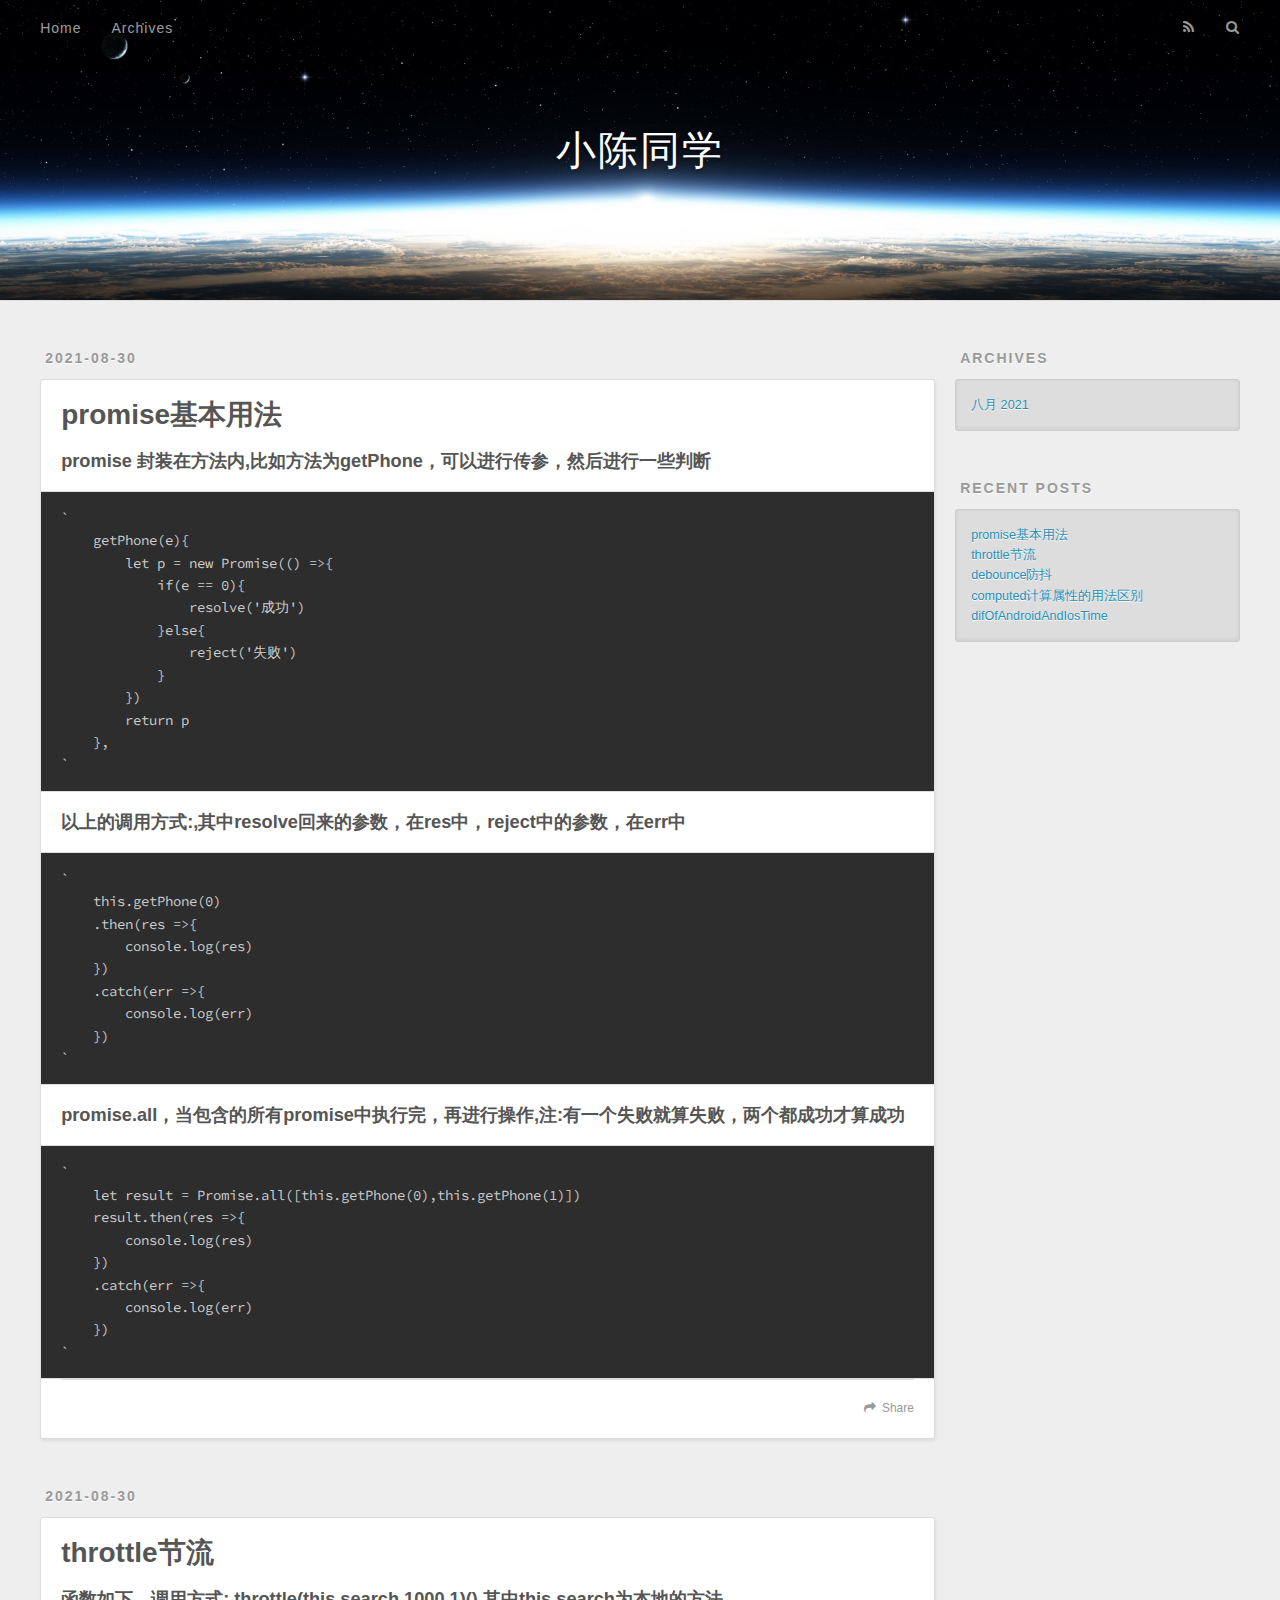
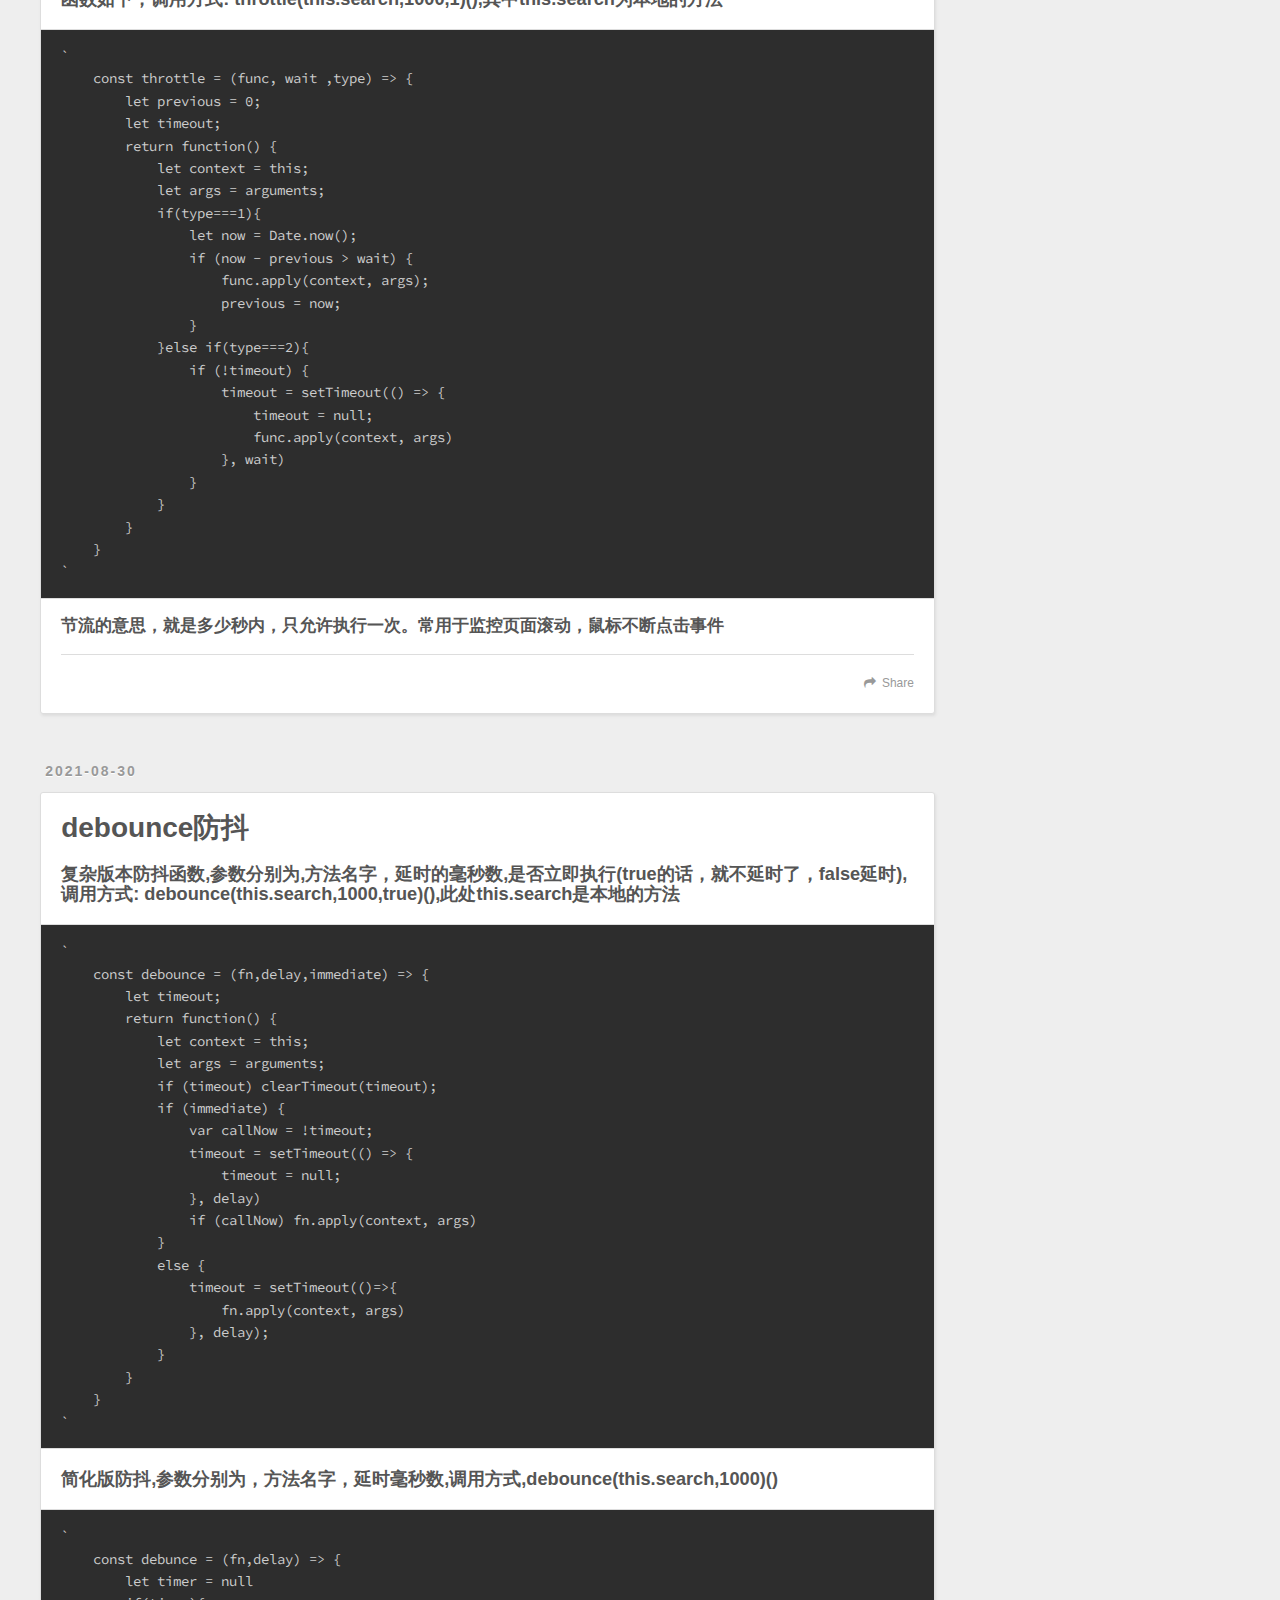
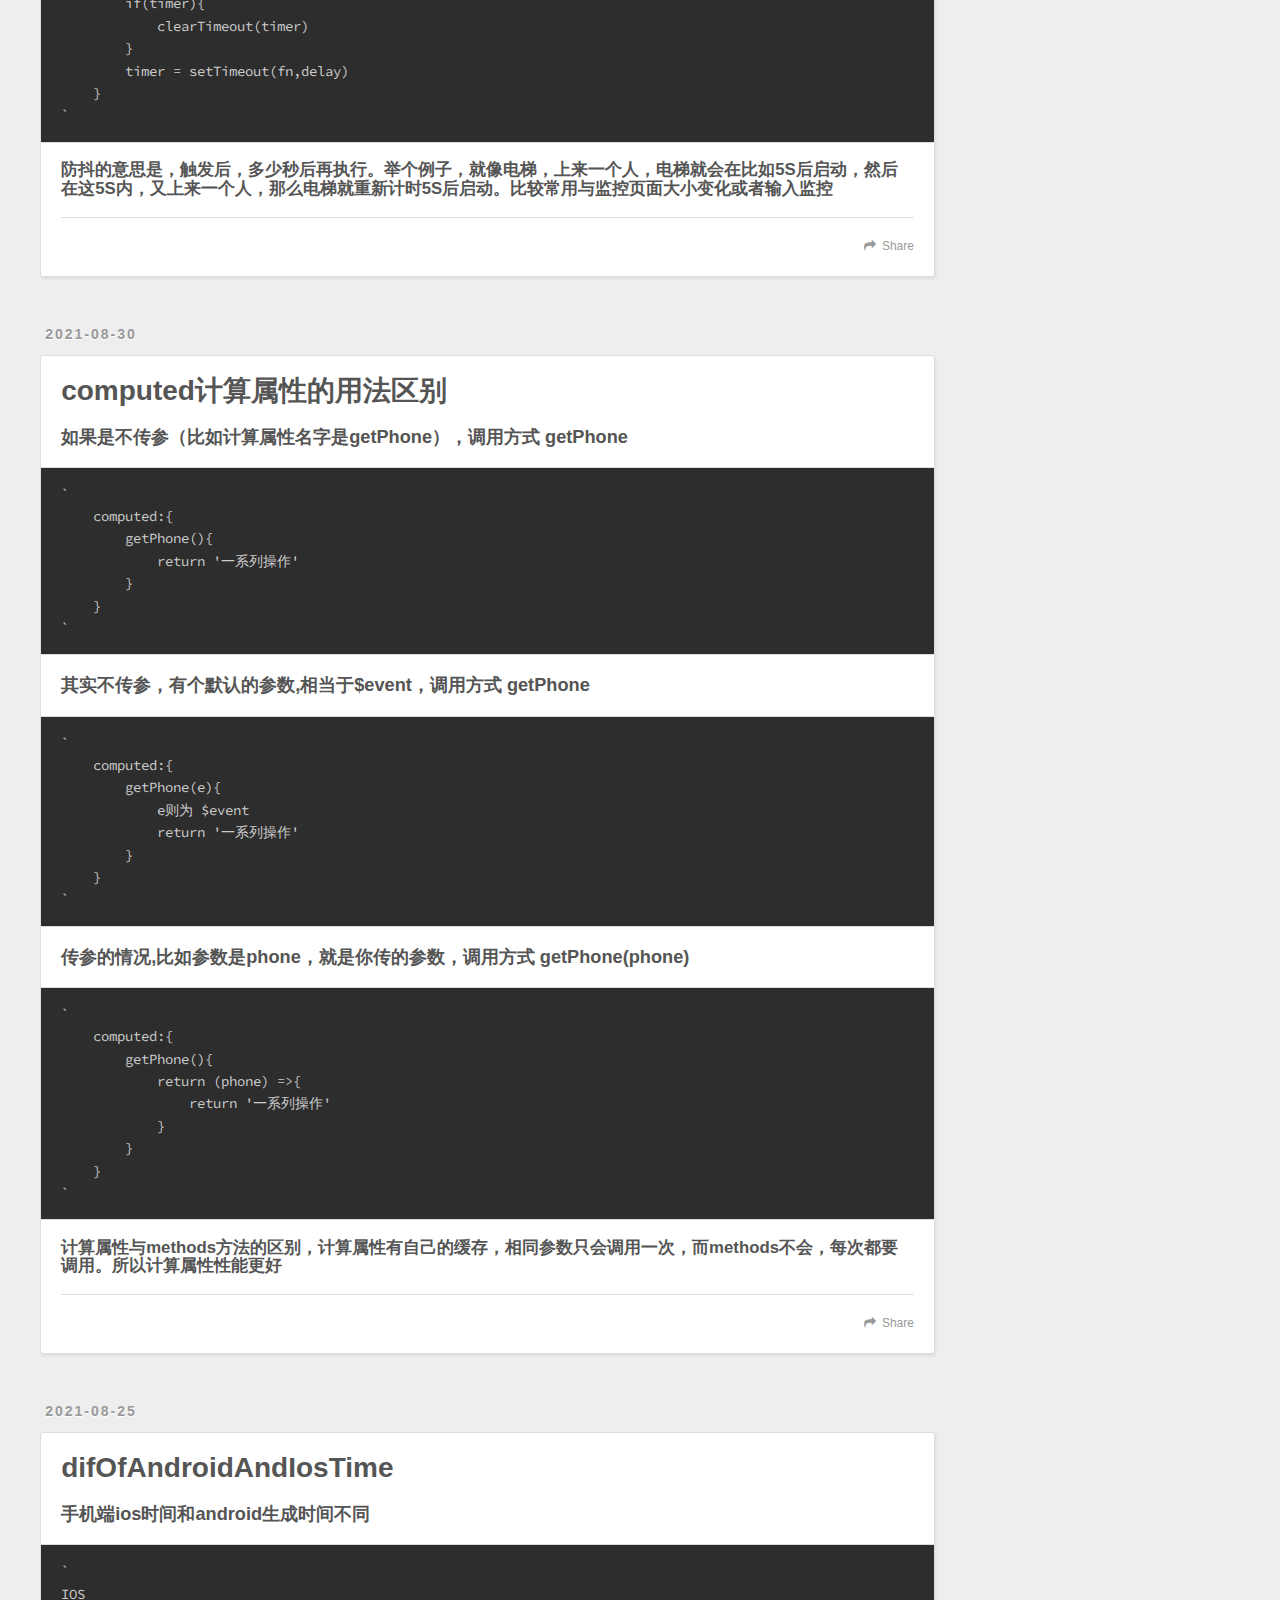
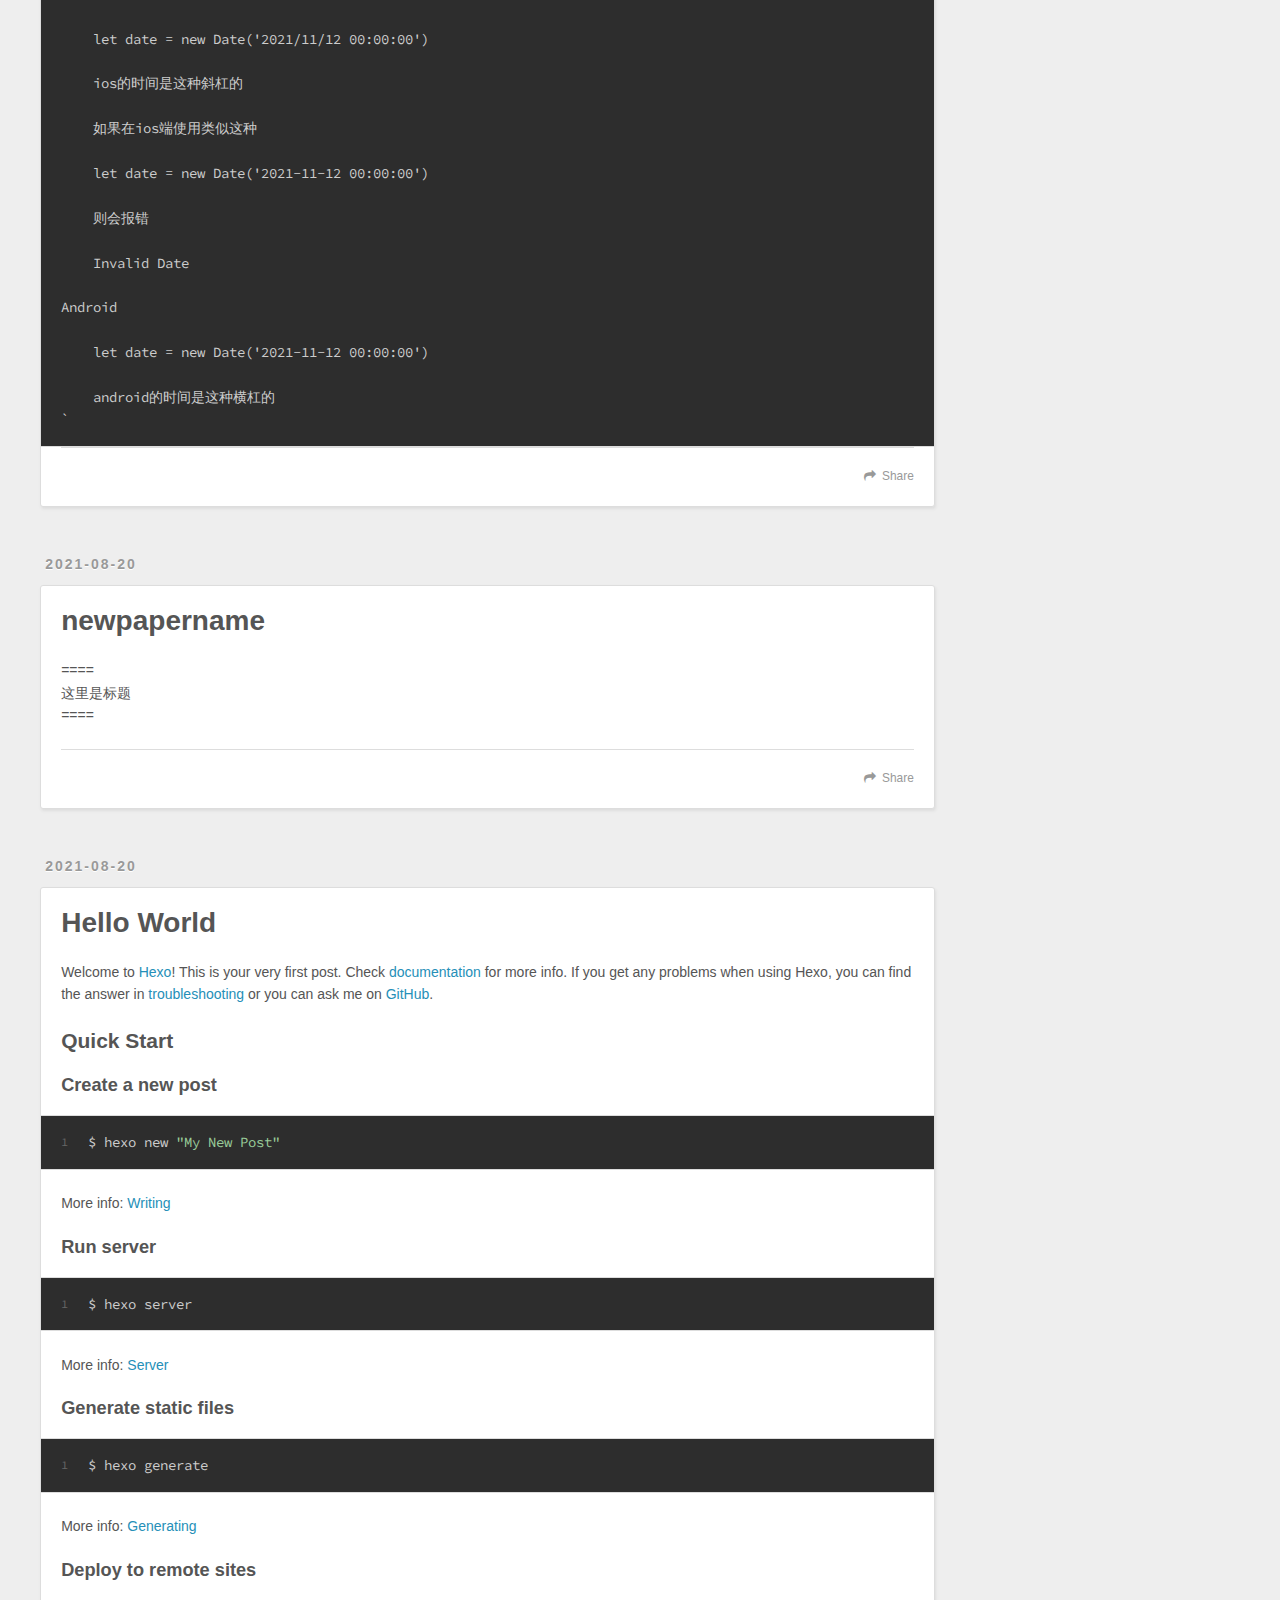
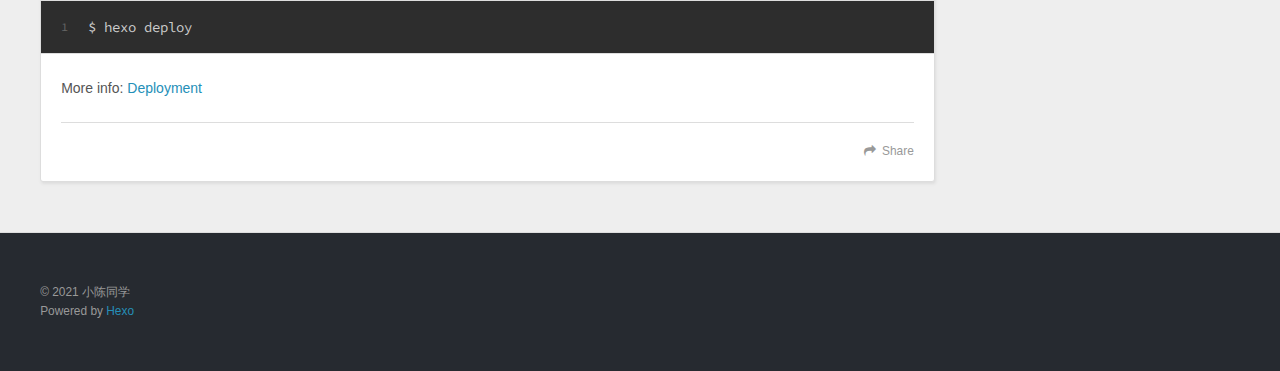
==== commit 326d672a: "Site updated: 2021-08-30 11:22:24" ====
--- a/index.html
+++ b/index.html
@@ -63,6 +63,75 @@
 </header>
       <div class="outer">
         <section id="main">
+  
+    <article id="post-promise" class="article article-type-post" itemscope itemprop="blogPost">
+  <div class="article-meta">
+    <a href="/2021/08/30/promise/" class="article-date">
+  <time datetime="2021-08-30T03:15:09.000Z" itemprop="datePublished">2021-08-30</time>
+</a>
+    
+  </div>
+  <div class="article-inner">
+    
+    
+      <header class="article-header">
+        
+  
+    <h1 itemprop="name">
+      <a class="article-title" href="/2021/08/30/promise/">promise基本用法</a>
+    </h1>
+  
+
+      </header>
+    
+    <div class="article-entry" itemprop="articleBody">
+      
+        <h3 id="promise-封装在方法内-比如方法为getPhone，可以进行传参，然后进行一些判断"><a href="#promise-封装在方法内-比如方法为getPhone，可以进行传参，然后进行一些判断" class="headerlink" title="promise 封装在方法内,比如方法为getPhone，可以进行传参，然后进行一些判断"></a>promise 封装在方法内,比如方法为getPhone，可以进行传参，然后进行一些判断</h3><pre><code>`
+    getPhone(e)&#123;
+        let p = new Promise(() =&gt;&#123;
+            if(e == 0)&#123;
+                resolve(&#39;成功&#39;)
+            &#125;else&#123;
+                reject(&#39;失败&#39;)
+            &#125;
+        &#125;)
+        return p
+    &#125;,
+`
+</code></pre>
+<h3 id="以上的调用方式-其中resolve回来的参数，在res中，reject中的参数，在err中"><a href="#以上的调用方式-其中resolve回来的参数，在res中，reject中的参数，在err中" class="headerlink" title="以上的调用方式:,其中resolve回来的参数，在res中，reject中的参数，在err中"></a>以上的调用方式:,其中resolve回来的参数，在res中，reject中的参数，在err中</h3><pre><code>`
+    this.getPhone(0)
+    .then(res =&gt;&#123;
+        console.log(res)
+    &#125;)
+    .catch(err =&gt;&#123;
+        console.log(err)
+    &#125;)
+`
+</code></pre>
+<h3 id="promise-all，当包含的所有promise中执行完，再进行操作-注-有一个失败就算失败，两个都成功才算成功"><a href="#promise-all，当包含的所有promise中执行完，再进行操作-注-有一个失败就算失败，两个都成功才算成功" class="headerlink" title="promise.all，当包含的所有promise中执行完，再进行操作,注:有一个失败就算失败，两个都成功才算成功"></a>promise.all，当包含的所有promise中执行完，再进行操作,注:有一个失败就算失败，两个都成功才算成功</h3><pre><code>`
+    let result = Promise.all([this.getPhone(0),this.getPhone(1)])
+    result.then(res =&gt;&#123;
+        console.log(res)
+    &#125;)
+    .catch(err =&gt;&#123;
+        console.log(err)
+    &#125;)
+`
+</code></pre>
+
+      
+    </div>
+    <footer class="article-footer">
+      <a data-url="https://hexo.chenxt.top/2021/08/30/promise/" data-id="cksy2ssst00026ou512a0fx7t" class="article-share-link">Share</a>
+      
+      
+    </footer>
+  </div>
+  
+</article>
+
+
   
     <article id="post-throttle" class="article article-type-post" itemscope itemprop="blogPost">
   <div class="article-meta">
@@ -115,7 +184,7 @@
       
     </div>
     <footer class="article-footer">
-      <a data-url="https://hexo.chenxt.top/2021/08/30/throttle/" data-id="cksy2csxu0005fou555am10vl" class="article-share-link">Share</a>
+      <a data-url="https://hexo.chenxt.top/2021/08/30/throttle/" data-id="cksy2sssv00046ou5h4kj6tbc" class="article-share-link">Share</a>
       
       
     </footer>
@@ -184,7 +253,7 @@
       
     </div>
     <footer class="article-footer">
-      <a data-url="https://hexo.chenxt.top/2021/08/30/debounce/" data-id="cksy2csxp0002fou5494cdvwe" class="article-share-link">Share</a>
+      <a data-url="https://hexo.chenxt.top/2021/08/30/debounce/" data-id="cksy2ssso00006ou54nhmb6rq" class="article-share-link">Share</a>
       
       
     </footer>
@@ -243,11 +312,11 @@
     &#125;
 `
 </code></pre>
-
-      
-    </div>
-    <footer class="article-footer">
-      <a data-url="https://hexo.chenxt.top/2021/08/30/computed/" data-id="cksy2csxj0000fou5fqcz8jln" class="article-share-link">Share</a>
+<h4 id="计算属性与methods方法的区别，计算属性有自己的缓存，相同参数只会调用一次，而methods不会，每次都要调用。所以计算属性性能更好"><a href="#计算属性与methods方法的区别，计算属性有自己的缓存，相同参数只会调用一次，而methods不会，每次都要调用。所以计算属性性能更好" class="headerlink" title="计算属性与methods方法的区别，计算属性有自己的缓存，相同参数只会调用一次，而methods不会，每次都要调用。所以计算属性性能更好"></a>计算属性与methods方法的区别，计算属性有自己的缓存，相同参数只会调用一次，而methods不会，每次都要调用。所以计算属性性能更好</h4>
+      
+    </div>
+    <footer class="article-footer">
+      <a data-url="https://hexo.chenxt.top/2021/08/30/computed/" data-id="cksy2sssv00056ou51nfwcrrc" class="article-share-link">Share</a>
       
       
     </footer>
@@ -305,7 +374,7 @@
       
     </div>
     <footer class="article-footer">
-      <a data-url="https://hexo.chenxt.top/2021/08/25/difOfAndroidAndIosTime/" data-id="cksy2csxn0001fou51sgh7xhh" class="article-share-link">Share</a>
+      <a data-url="https://hexo.chenxt.top/2021/08/25/difOfAndroidAndIosTime/" data-id="cksy2sssw00066ou55mc13mih" class="article-share-link">Share</a>
       
       
     </footer>
@@ -342,7 +411,7 @@
       
     </div>
     <footer class="article-footer">
-      <a data-url="https://hexo.chenxt.top/2021/08/20/newpapername/" data-id="cksy2csxu0004fou51ui1ekya" class="article-share-link">Share</a>
+      <a data-url="https://hexo.chenxt.top/2021/08/20/newpapername/" data-id="cksy2sssu00036ou50z6b5zhj" class="article-share-link">Share</a>
       
       
     </footer>
@@ -391,7 +460,7 @@
       
     </div>
     <footer class="article-footer">
-      <a data-url="https://hexo.chenxt.top/2021/08/20/hello-world/" data-id="cksy2csxt0003fou5dhj91d74" class="article-share-link">Share</a>
+      <a data-url="https://hexo.chenxt.top/2021/08/20/hello-world/" data-id="cksy2ssss00016ou5aj5a7tyk" class="article-share-link">Share</a>
       
       
     </footer>
@@ -432,6 +501,10 @@
       <ul>
         
           <li>
+            <a href="/2021/08/30/promise/">promise基本用法</a>
+          </li>
+        
+          <li>
             <a href="/2021/08/30/throttle/">throttle节流</a>
           </li>
         
@@ -445,10 +518,6 @@
         
           <li>
             <a href="/2021/08/25/difOfAndroidAndIosTime/">difOfAndroidAndIosTime</a>
-          </li>
-        
-          <li>
-            <a href="/2021/08/20/newpapername/">newpapername</a>
           </li>
         
       </ul>
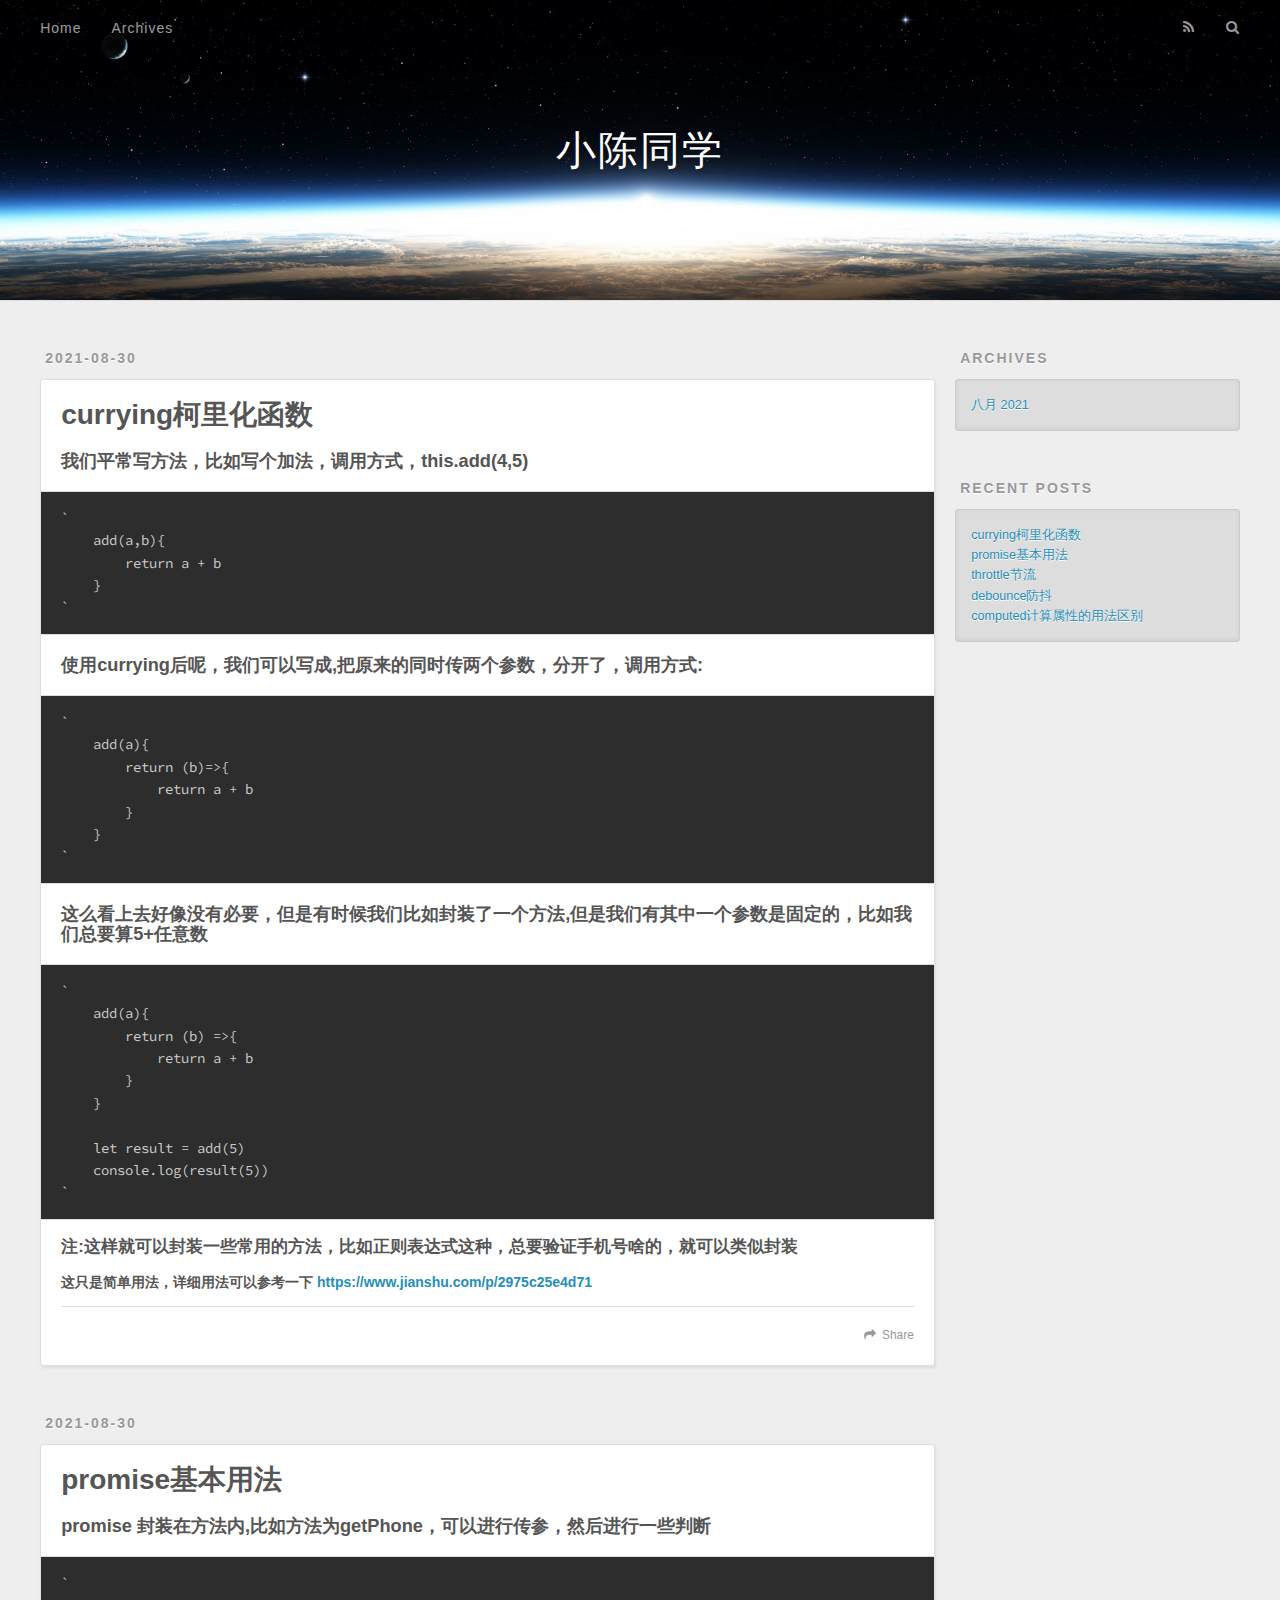
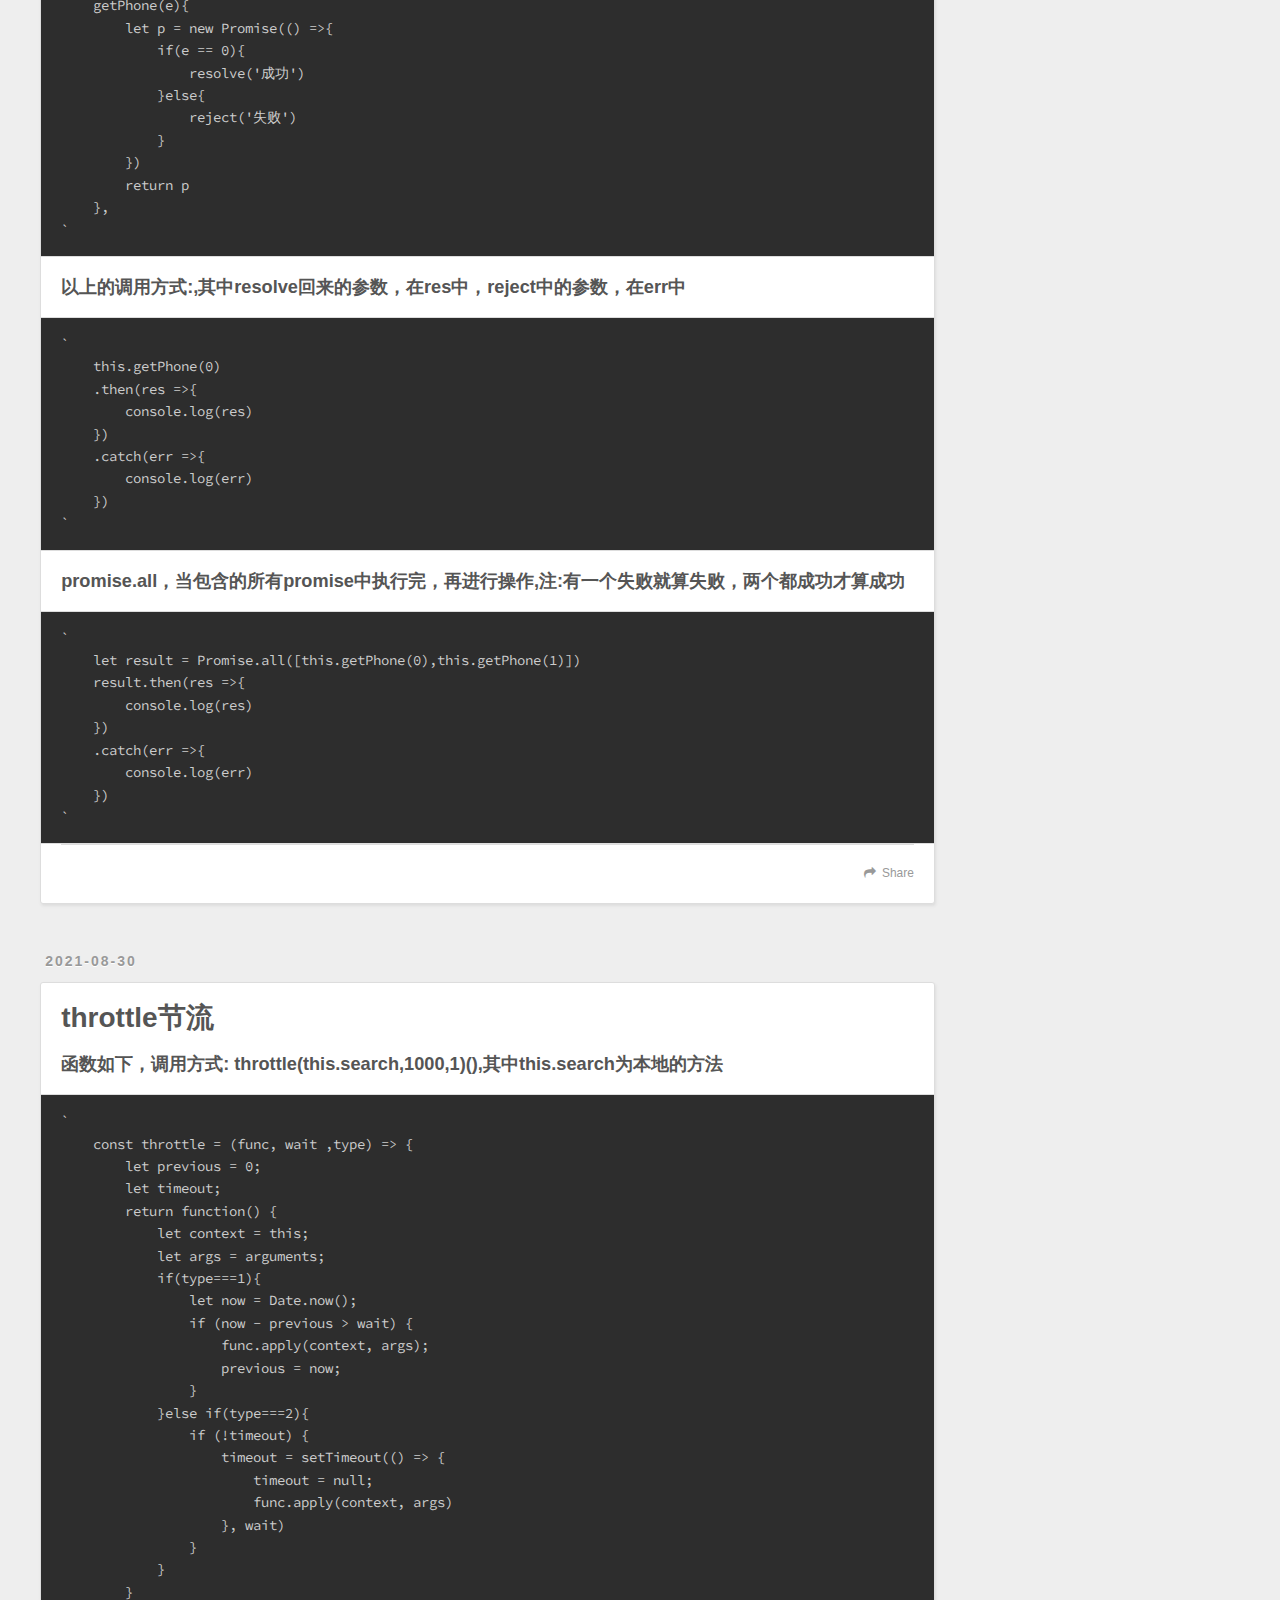
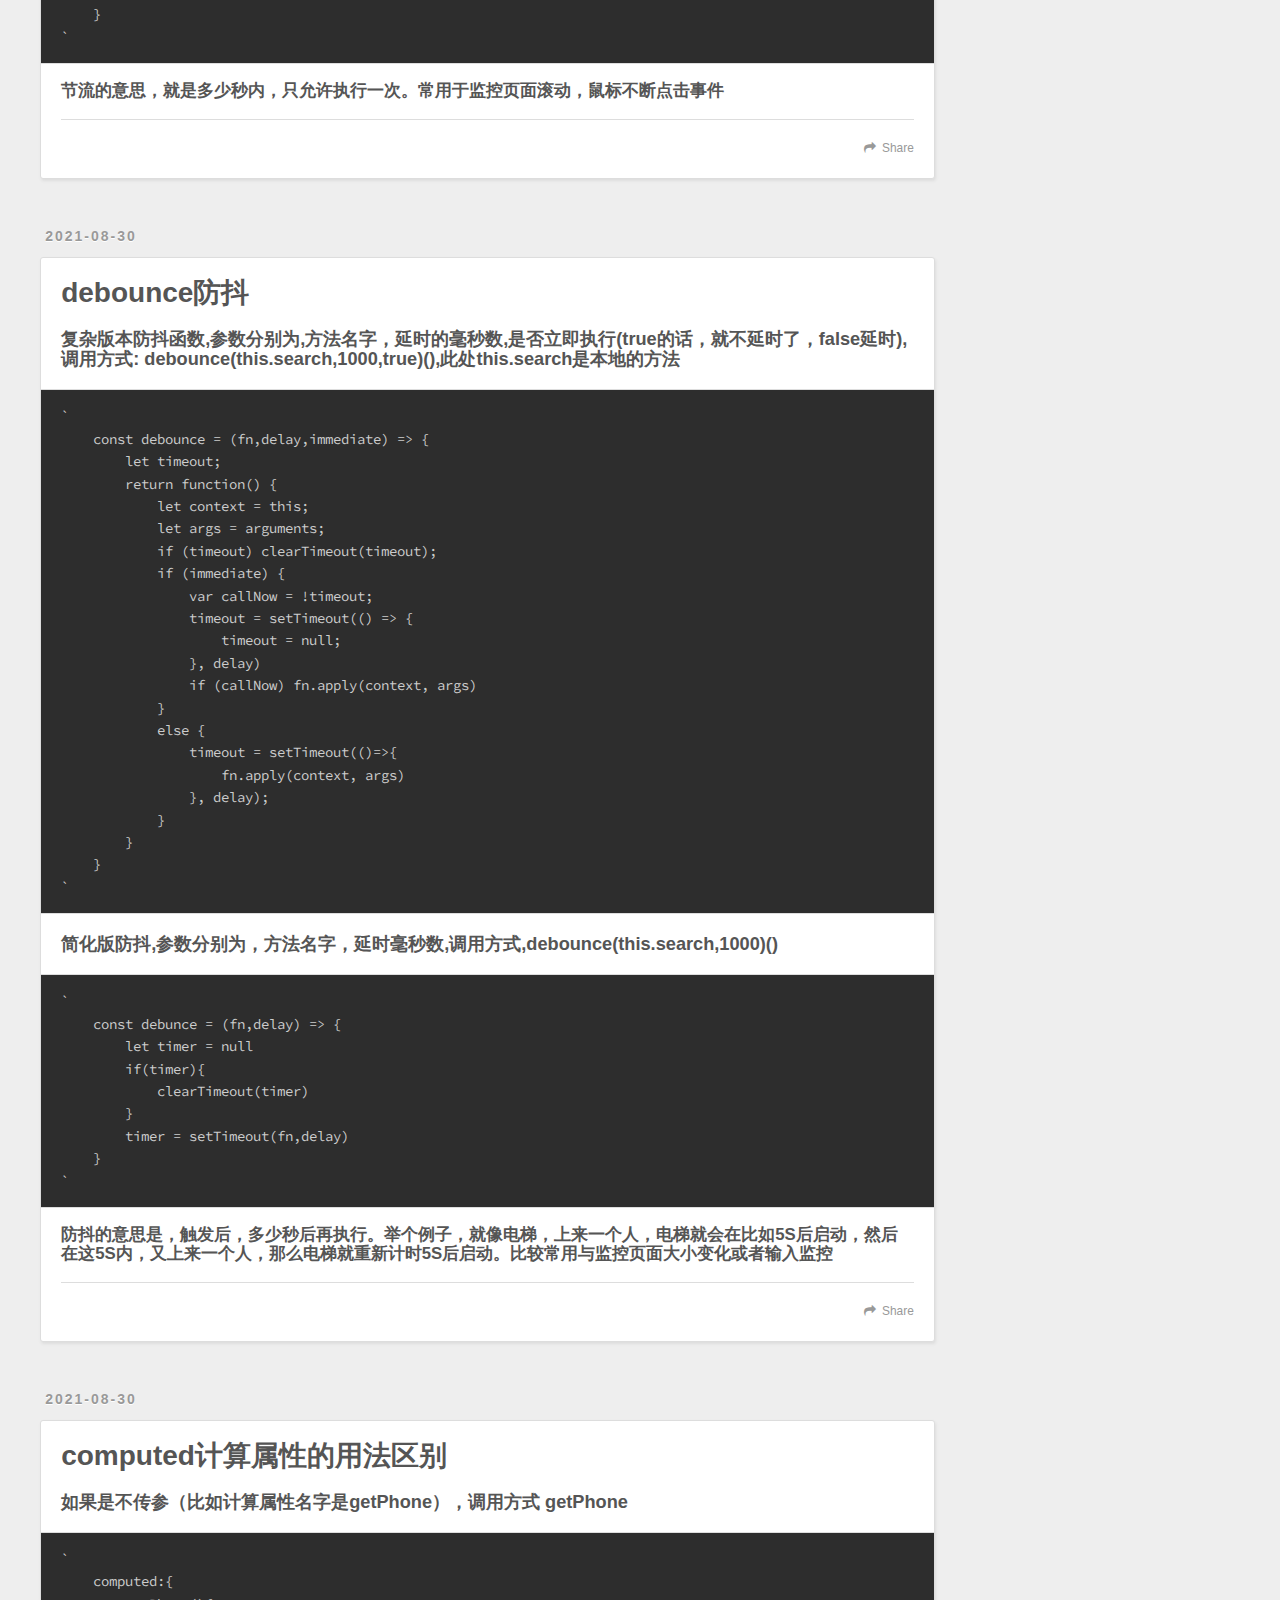
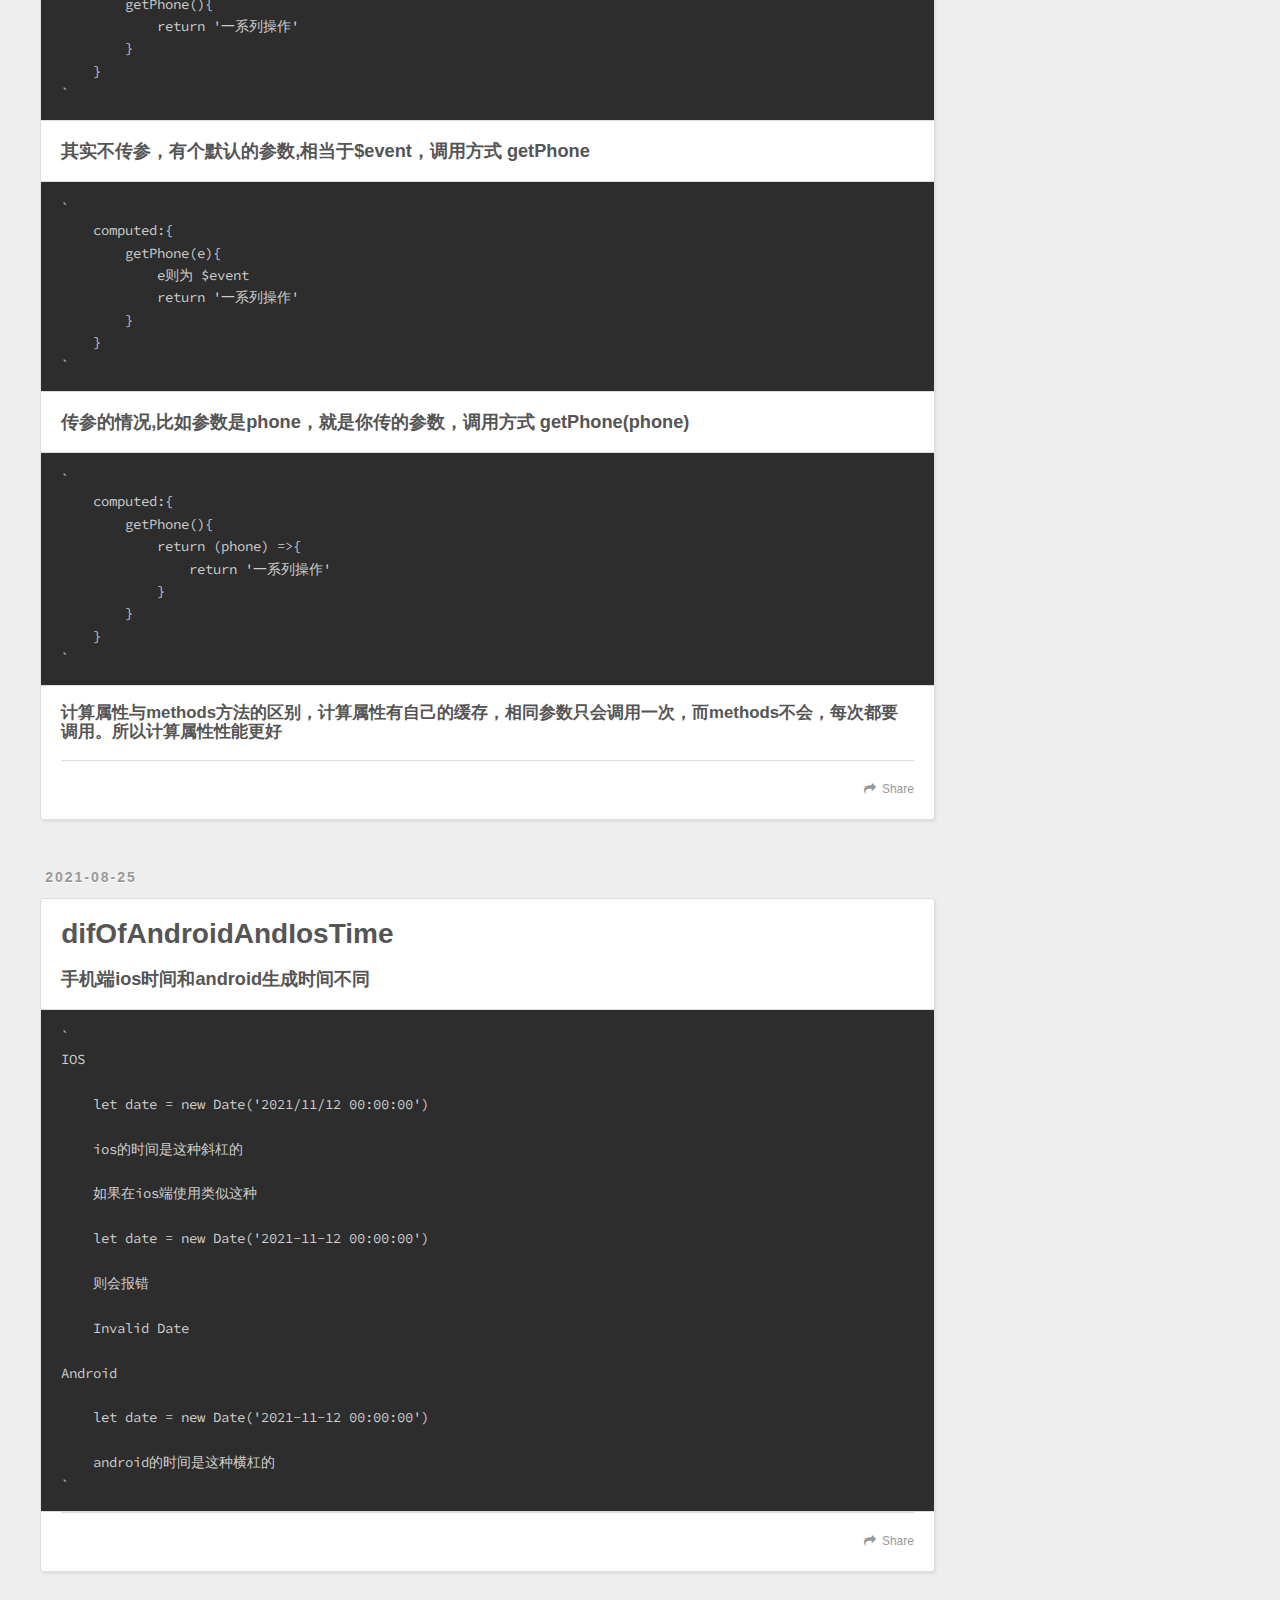
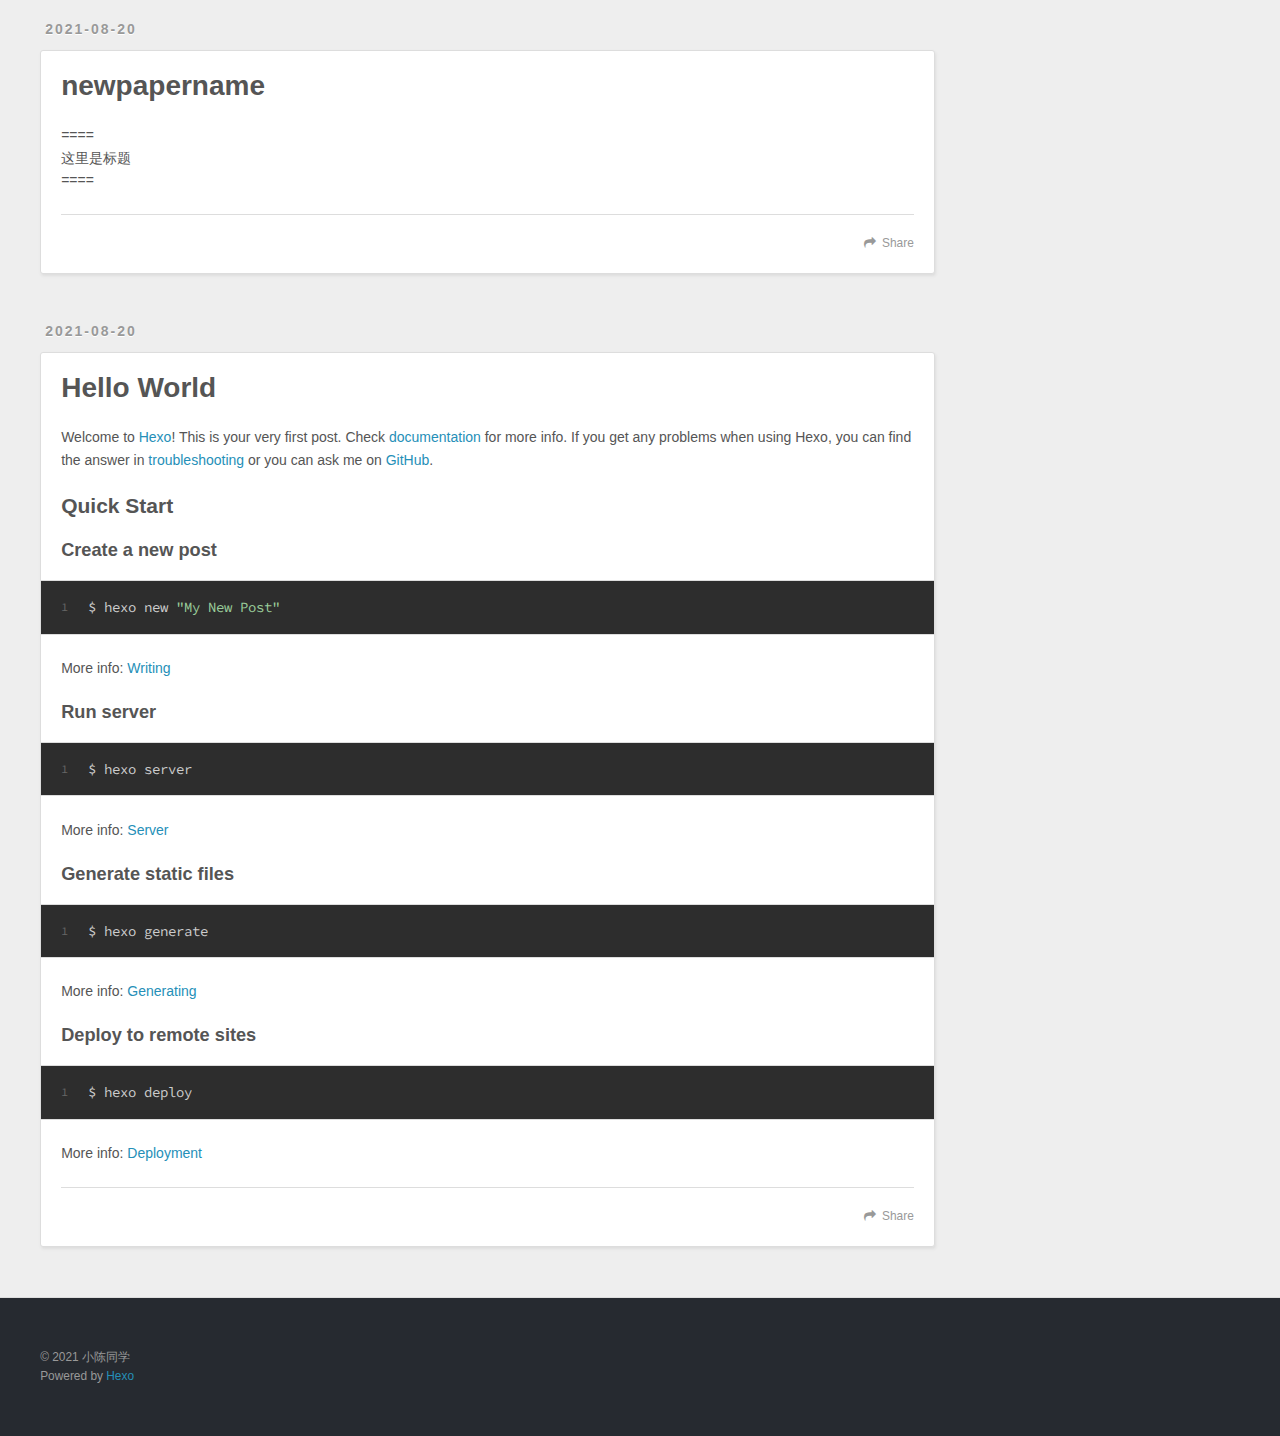
==== commit e9628a2b: "Site updated: 2021-08-30 11:37:59" ====
--- a/index.html
+++ b/index.html
@@ -63,6 +63,67 @@
 </header>
       <div class="outer">
         <section id="main">
+  
+    <article id="post-currying柯里化函数" class="article article-type-post" itemscope itemprop="blogPost">
+  <div class="article-meta">
+    <a href="/2021/08/30/currying%E6%9F%AF%E9%87%8C%E5%8C%96%E5%87%BD%E6%95%B0/" class="article-date">
+  <time datetime="2021-08-30T03:24:16.000Z" itemprop="datePublished">2021-08-30</time>
+</a>
+    
+  </div>
+  <div class="article-inner">
+    
+    
+      <header class="article-header">
+        
+  
+    <h1 itemprop="name">
+      <a class="article-title" href="/2021/08/30/currying%E6%9F%AF%E9%87%8C%E5%8C%96%E5%87%BD%E6%95%B0/">currying柯里化函数</a>
+    </h1>
+  
+
+      </header>
+    
+    <div class="article-entry" itemprop="articleBody">
+      
+        <h3 id="我们平常写方法，比如写个加法，调用方式，this-add-4-5"><a href="#我们平常写方法，比如写个加法，调用方式，this-add-4-5" class="headerlink" title="我们平常写方法，比如写个加法，调用方式，this.add(4,5)"></a>我们平常写方法，比如写个加法，调用方式，this.add(4,5)</h3><pre><code>`
+    add(a,b)&#123;
+        return a + b
+    &#125;
+`
+</code></pre>
+<h3 id="使用currying后呢，我们可以写成-把原来的同时传两个参数，分开了，调用方式"><a href="#使用currying后呢，我们可以写成-把原来的同时传两个参数，分开了，调用方式" class="headerlink" title="使用currying后呢，我们可以写成,把原来的同时传两个参数，分开了，调用方式:"></a>使用currying后呢，我们可以写成,把原来的同时传两个参数，分开了，调用方式:</h3><pre><code>`
+    add(a)&#123;
+        return (b)=&gt;&#123;
+            return a + b
+        &#125;
+    &#125;
+`
+</code></pre>
+<h3 id="这么看上去好像没有必要，但是有时候我们比如封装了一个方法-但是我们有其中一个参数是固定的，比如我们总要算5-任意数"><a href="#这么看上去好像没有必要，但是有时候我们比如封装了一个方法-但是我们有其中一个参数是固定的，比如我们总要算5-任意数" class="headerlink" title="这么看上去好像没有必要，但是有时候我们比如封装了一个方法,但是我们有其中一个参数是固定的，比如我们总要算5+任意数"></a>这么看上去好像没有必要，但是有时候我们比如封装了一个方法,但是我们有其中一个参数是固定的，比如我们总要算5+任意数</h3><pre><code>`
+    add(a)&#123;
+        return (b) =&gt;&#123;
+            return a + b
+        &#125;
+    &#125;
+
+    let result = add(5)
+    console.log(result(5))
+`
+</code></pre>
+<h4 id="注-这样就可以封装一些常用的方法，比如正则表达式这种，总要验证手机号啥的，就可以类似封装"><a href="#注-这样就可以封装一些常用的方法，比如正则表达式这种，总要验证手机号啥的，就可以类似封装" class="headerlink" title="注:这样就可以封装一些常用的方法，比如正则表达式这种，总要验证手机号啥的，就可以类似封装"></a>注:这样就可以封装一些常用的方法，比如正则表达式这种，总要验证手机号啥的，就可以类似封装</h4><h5 id="这只是简单用法，详细用法可以参考一下-https-www-jianshu-com-p-2975c25e4d71"><a href="#这只是简单用法，详细用法可以参考一下-https-www-jianshu-com-p-2975c25e4d71" class="headerlink" title="这只是简单用法，详细用法可以参考一下 https://www.jianshu.com/p/2975c25e4d71"></a>这只是简单用法，详细用法可以参考一下 <a target="_blank" rel="noopener" href="https://www.jianshu.com/p/2975c25e4d71">https://www.jianshu.com/p/2975c25e4d71</a></h5>
+      
+    </div>
+    <footer class="article-footer">
+      <a data-url="https://hexo.chenxt.top/2021/08/30/currying%E6%9F%AF%E9%87%8C%E5%8C%96%E5%87%BD%E6%95%B0/" data-id="cksy3cul4000048u53tc5cwm0" class="article-share-link">Share</a>
+      
+      
+    </footer>
+  </div>
+  
+</article>
+
+
   
     <article id="post-promise" class="article article-type-post" itemscope itemprop="blogPost">
   <div class="article-meta">
@@ -123,7 +184,7 @@
       
     </div>
     <footer class="article-footer">
-      <a data-url="https://hexo.chenxt.top/2021/08/30/promise/" data-id="cksy2ssst00026ou512a0fx7t" class="article-share-link">Share</a>
+      <a data-url="https://hexo.chenxt.top/2021/08/30/promise/" data-id="cksy3culd000748u57d6y2pfr" class="article-share-link">Share</a>
       
       
     </footer>
@@ -184,7 +245,7 @@
       
     </div>
     <footer class="article-footer">
-      <a data-url="https://hexo.chenxt.top/2021/08/30/throttle/" data-id="cksy2sssv00046ou5h4kj6tbc" class="article-share-link">Share</a>
+      <a data-url="https://hexo.chenxt.top/2021/08/30/throttle/" data-id="cksy3culb000448u563i760nu" class="article-share-link">Share</a>
       
       
     </footer>
@@ -253,7 +314,7 @@
       
     </div>
     <footer class="article-footer">
-      <a data-url="https://hexo.chenxt.top/2021/08/30/debounce/" data-id="cksy2ssso00006ou54nhmb6rq" class="article-share-link">Share</a>
+      <a data-url="https://hexo.chenxt.top/2021/08/30/debounce/" data-id="cksy3cul9000248u52f3gdk6h" class="article-share-link">Share</a>
       
       
     </footer>
@@ -316,7 +377,7 @@
       
     </div>
     <footer class="article-footer">
-      <a data-url="https://hexo.chenxt.top/2021/08/30/computed/" data-id="cksy2sssv00056ou51nfwcrrc" class="article-share-link">Share</a>
+      <a data-url="https://hexo.chenxt.top/2021/08/30/computed/" data-id="cksy3cul8000148u514oi18h6" class="article-share-link">Share</a>
       
       
     </footer>
@@ -374,7 +435,7 @@
       
     </div>
     <footer class="article-footer">
-      <a data-url="https://hexo.chenxt.top/2021/08/25/difOfAndroidAndIosTime/" data-id="cksy2sssw00066ou55mc13mih" class="article-share-link">Share</a>
+      <a data-url="https://hexo.chenxt.top/2021/08/25/difOfAndroidAndIosTime/" data-id="cksy3cula000348u5aef55dw6" class="article-share-link">Share</a>
       
       
     </footer>
@@ -411,7 +472,7 @@
       
     </div>
     <footer class="article-footer">
-      <a data-url="https://hexo.chenxt.top/2021/08/20/newpapername/" data-id="cksy2sssu00036ou50z6b5zhj" class="article-share-link">Share</a>
+      <a data-url="https://hexo.chenxt.top/2021/08/20/newpapername/" data-id="cksy3culc000648u5d1o4hqjd" class="article-share-link">Share</a>
       
       
     </footer>
@@ -460,7 +521,7 @@
       
     </div>
     <footer class="article-footer">
-      <a data-url="https://hexo.chenxt.top/2021/08/20/hello-world/" data-id="cksy2ssss00016ou5aj5a7tyk" class="article-share-link">Share</a>
+      <a data-url="https://hexo.chenxt.top/2021/08/20/hello-world/" data-id="cksy3culb000548u5g2ry1vfh" class="article-share-link">Share</a>
       
       
     </footer>
@@ -501,6 +562,10 @@
       <ul>
         
           <li>
+            <a href="/2021/08/30/currying%E6%9F%AF%E9%87%8C%E5%8C%96%E5%87%BD%E6%95%B0/">currying柯里化函数</a>
+          </li>
+        
+          <li>
             <a href="/2021/08/30/promise/">promise基本用法</a>
           </li>
         
@@ -514,10 +579,6 @@
         
           <li>
             <a href="/2021/08/30/computed/">computed计算属性的用法区别</a>
-          </li>
-        
-          <li>
-            <a href="/2021/08/25/difOfAndroidAndIosTime/">difOfAndroidAndIosTime</a>
           </li>
         
       </ul>
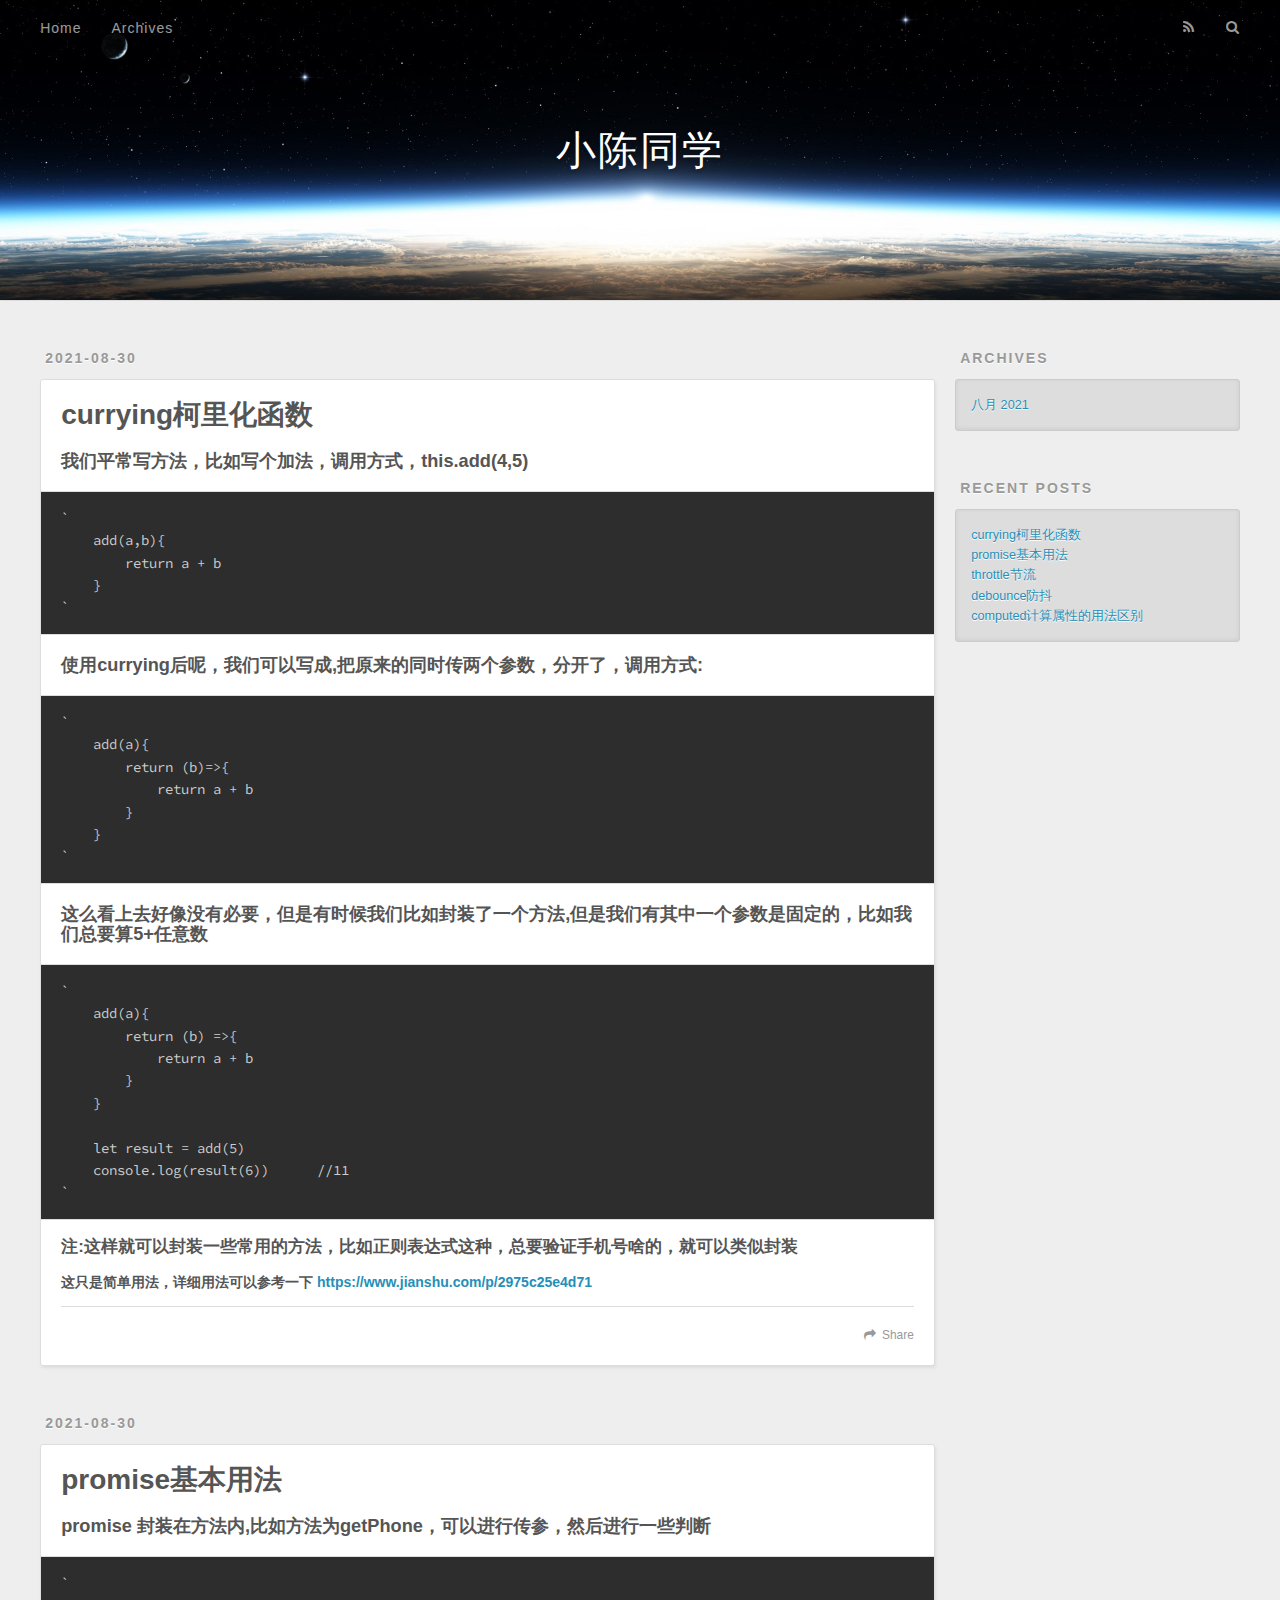
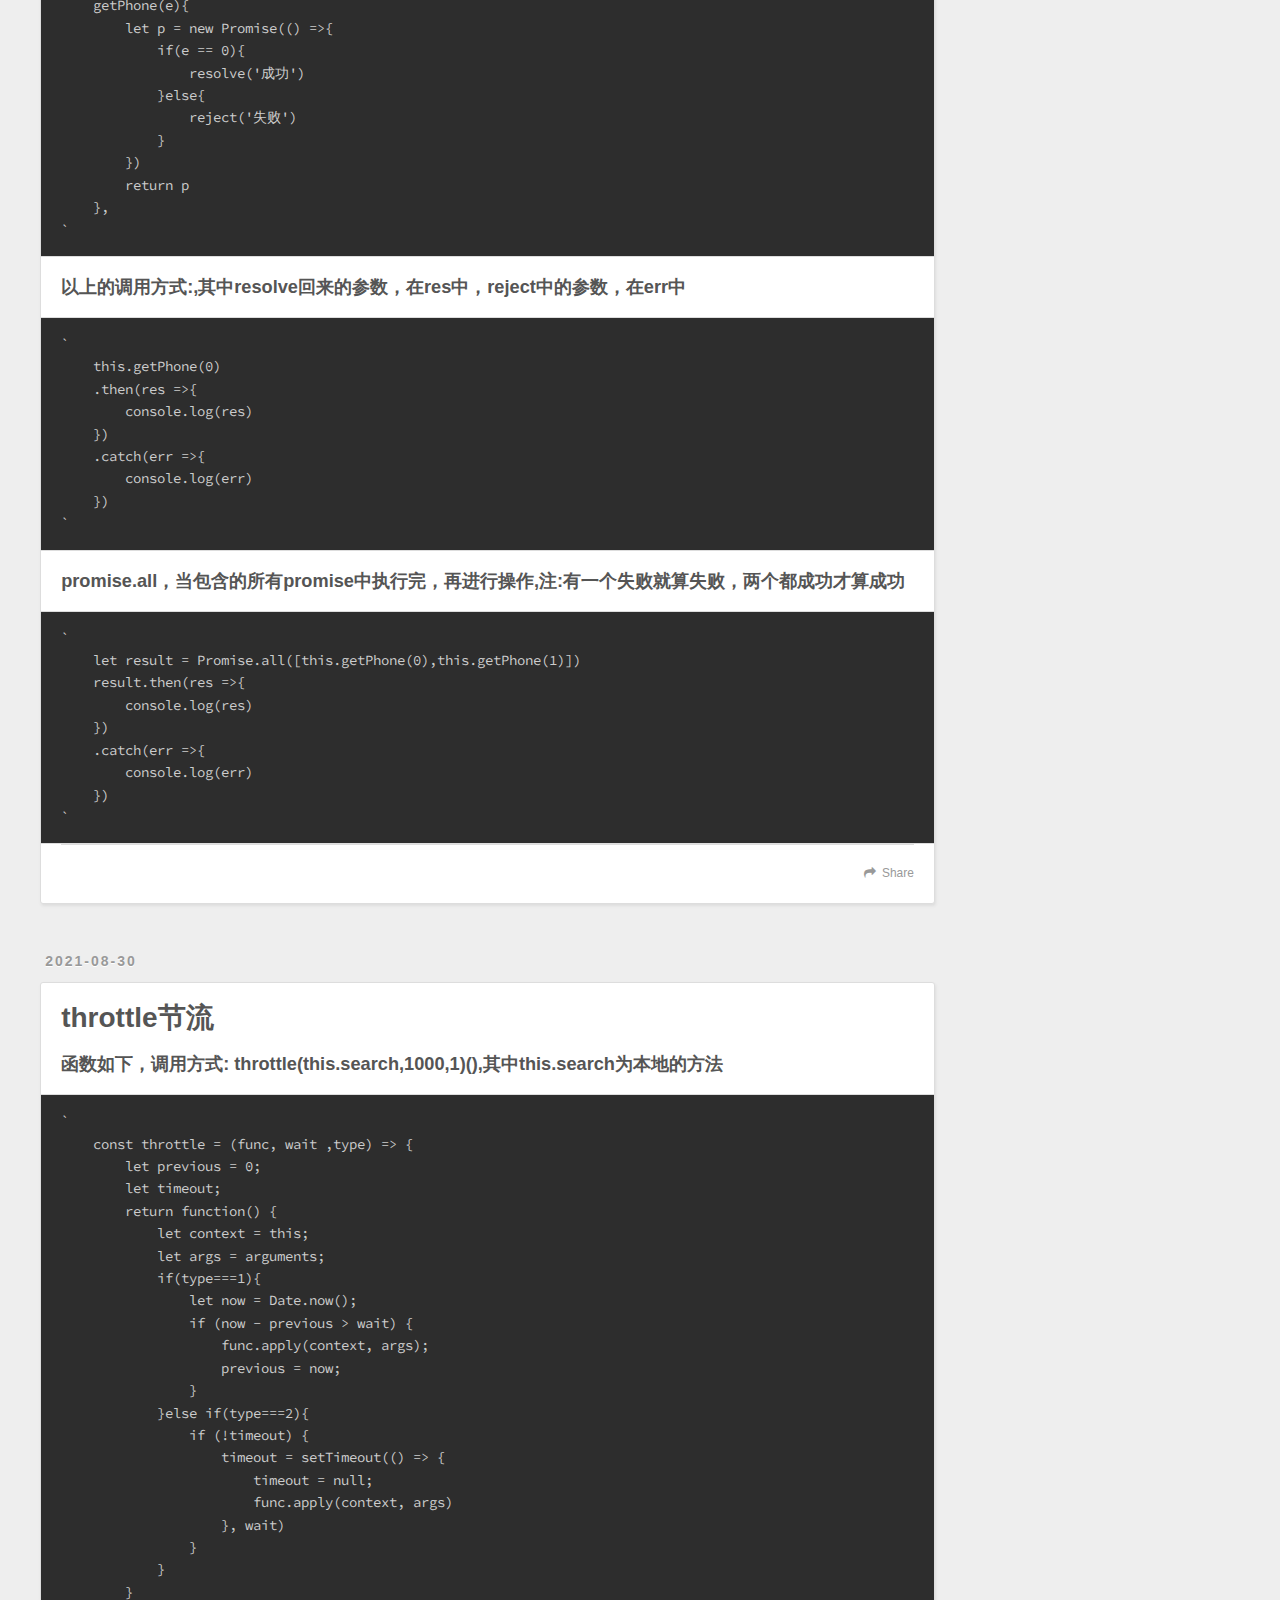
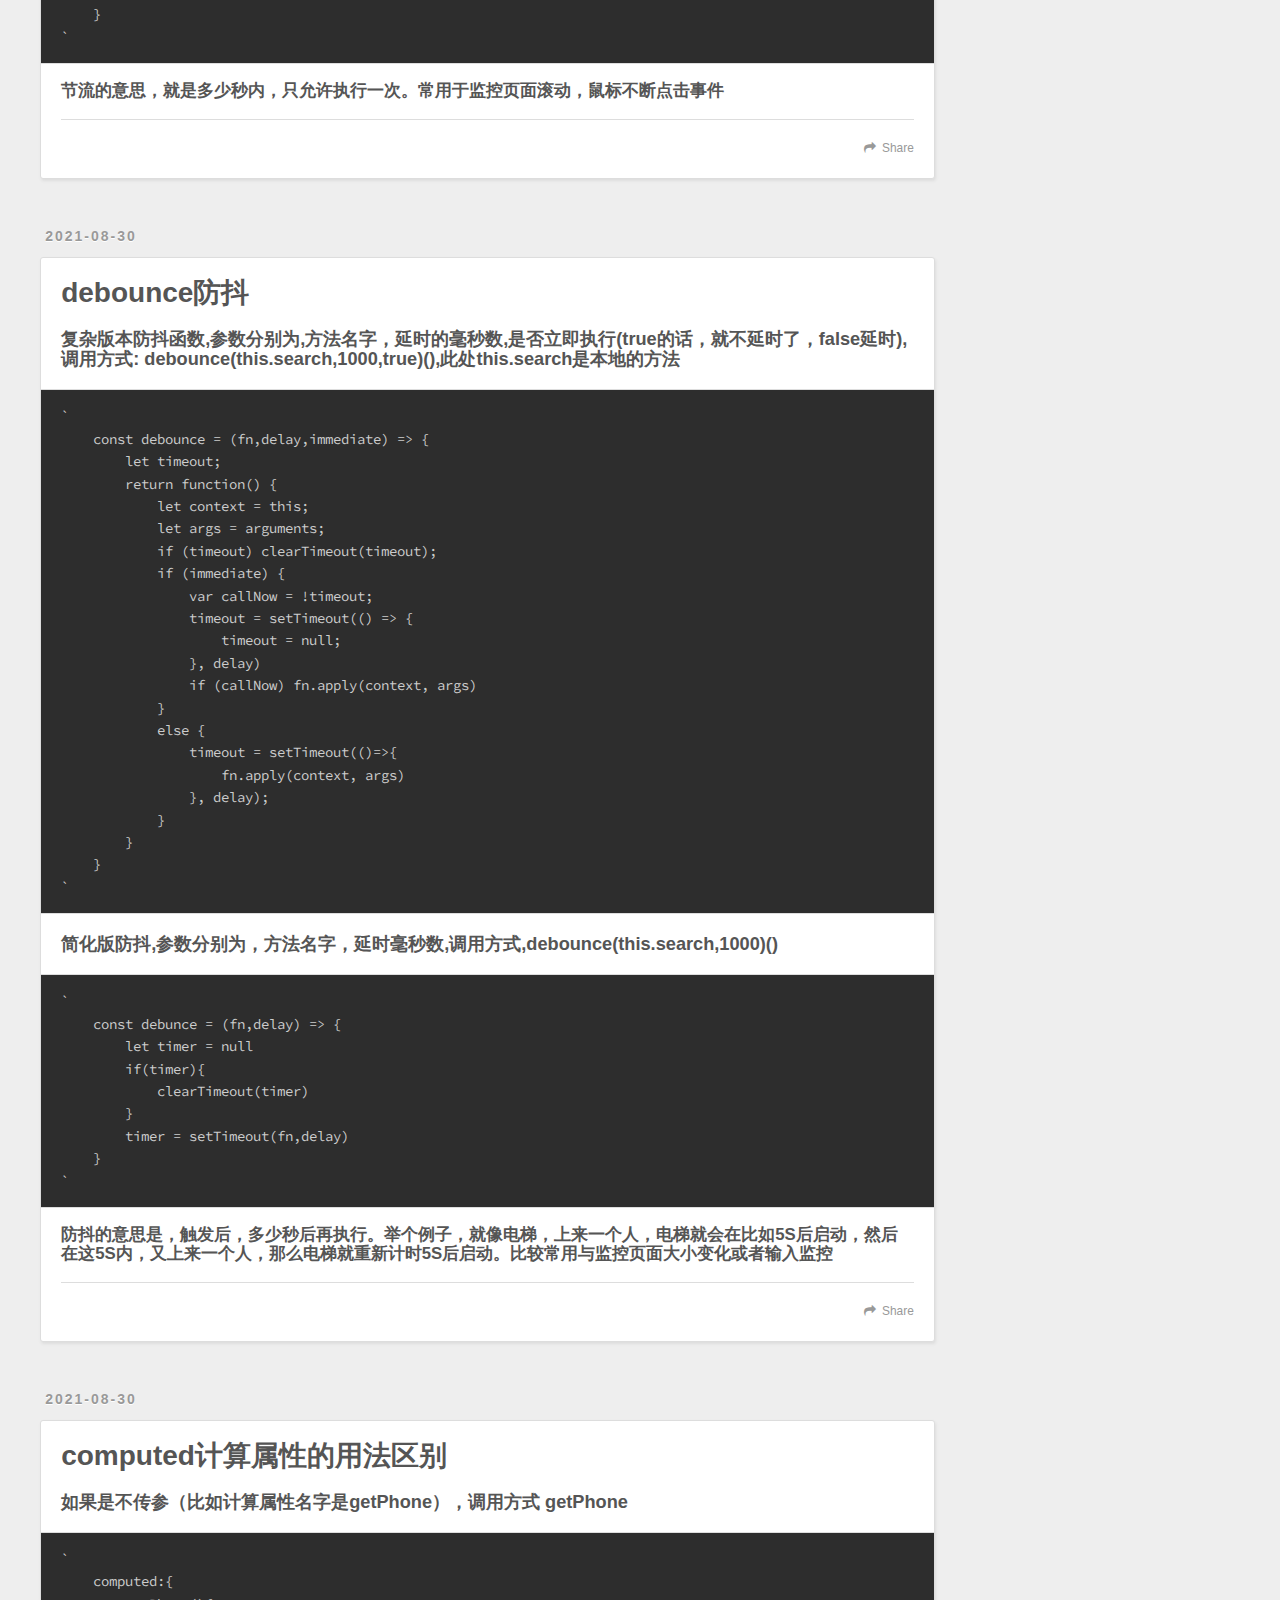
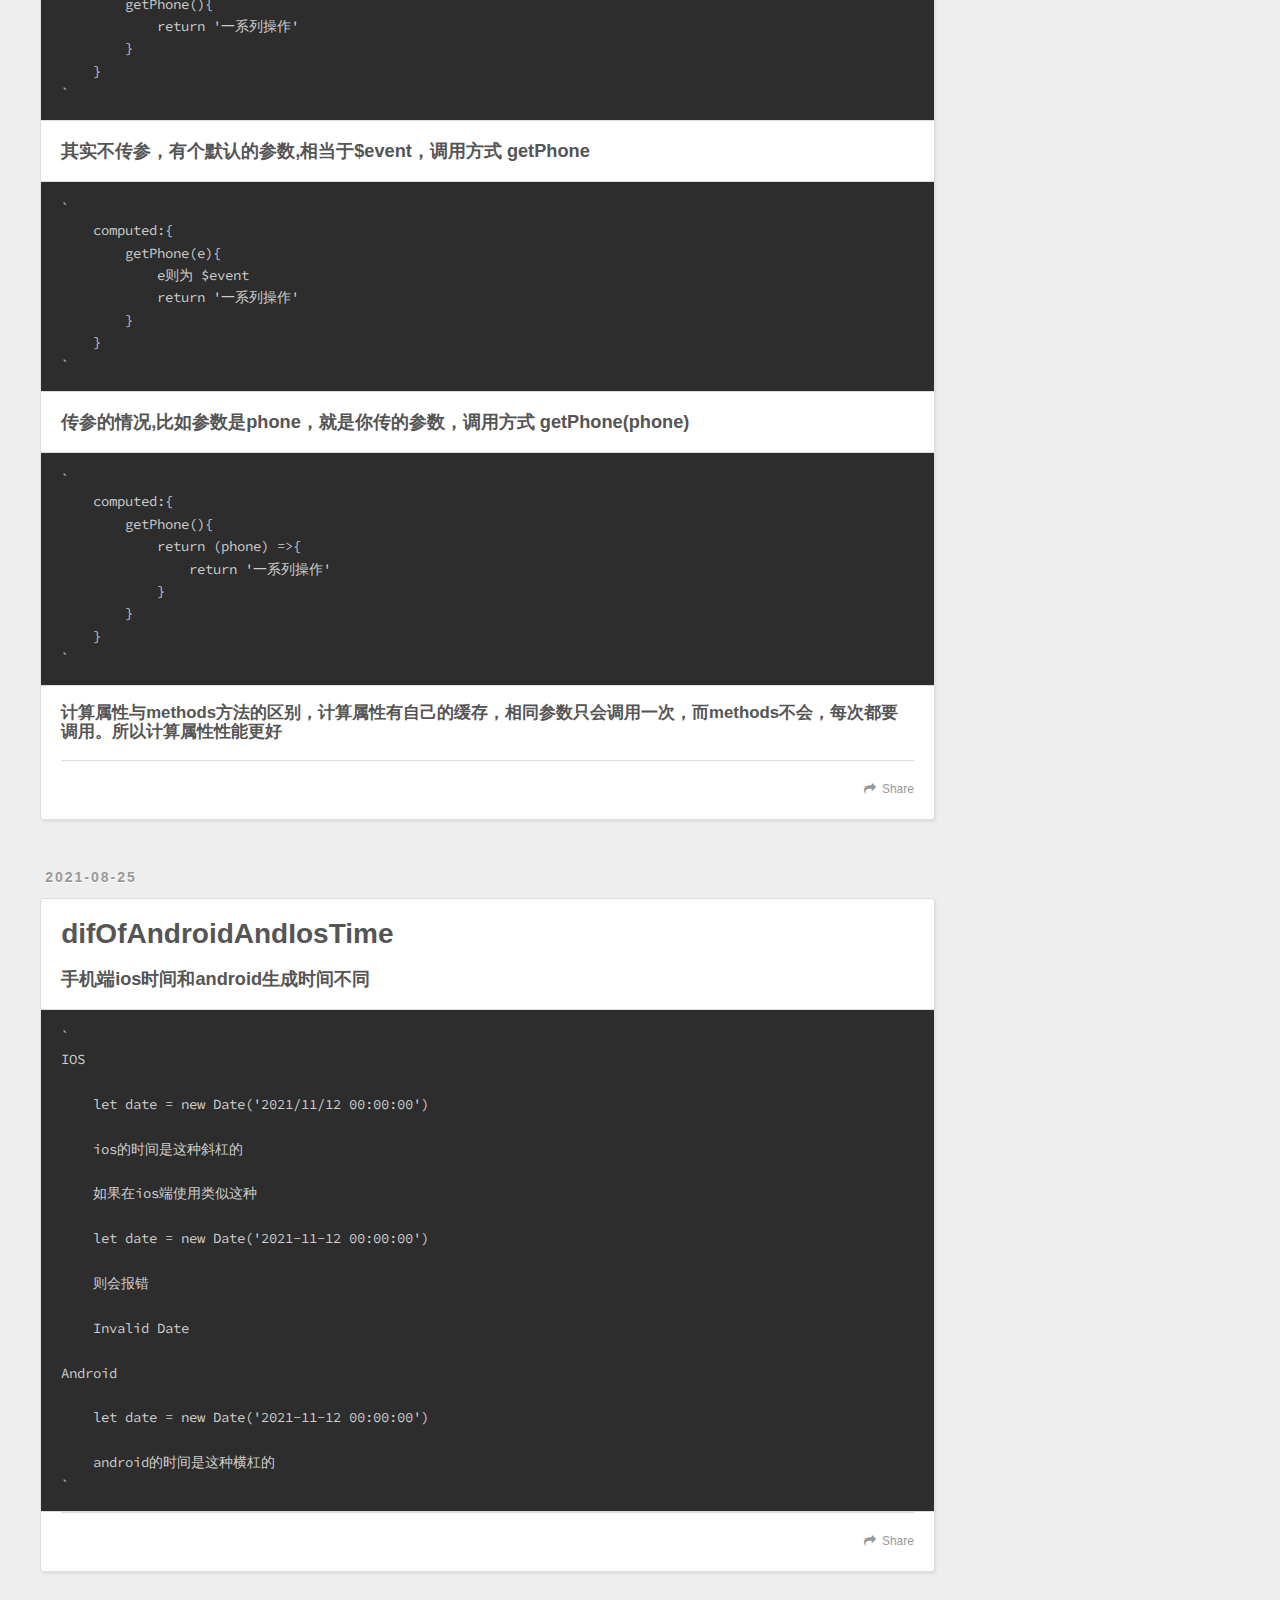
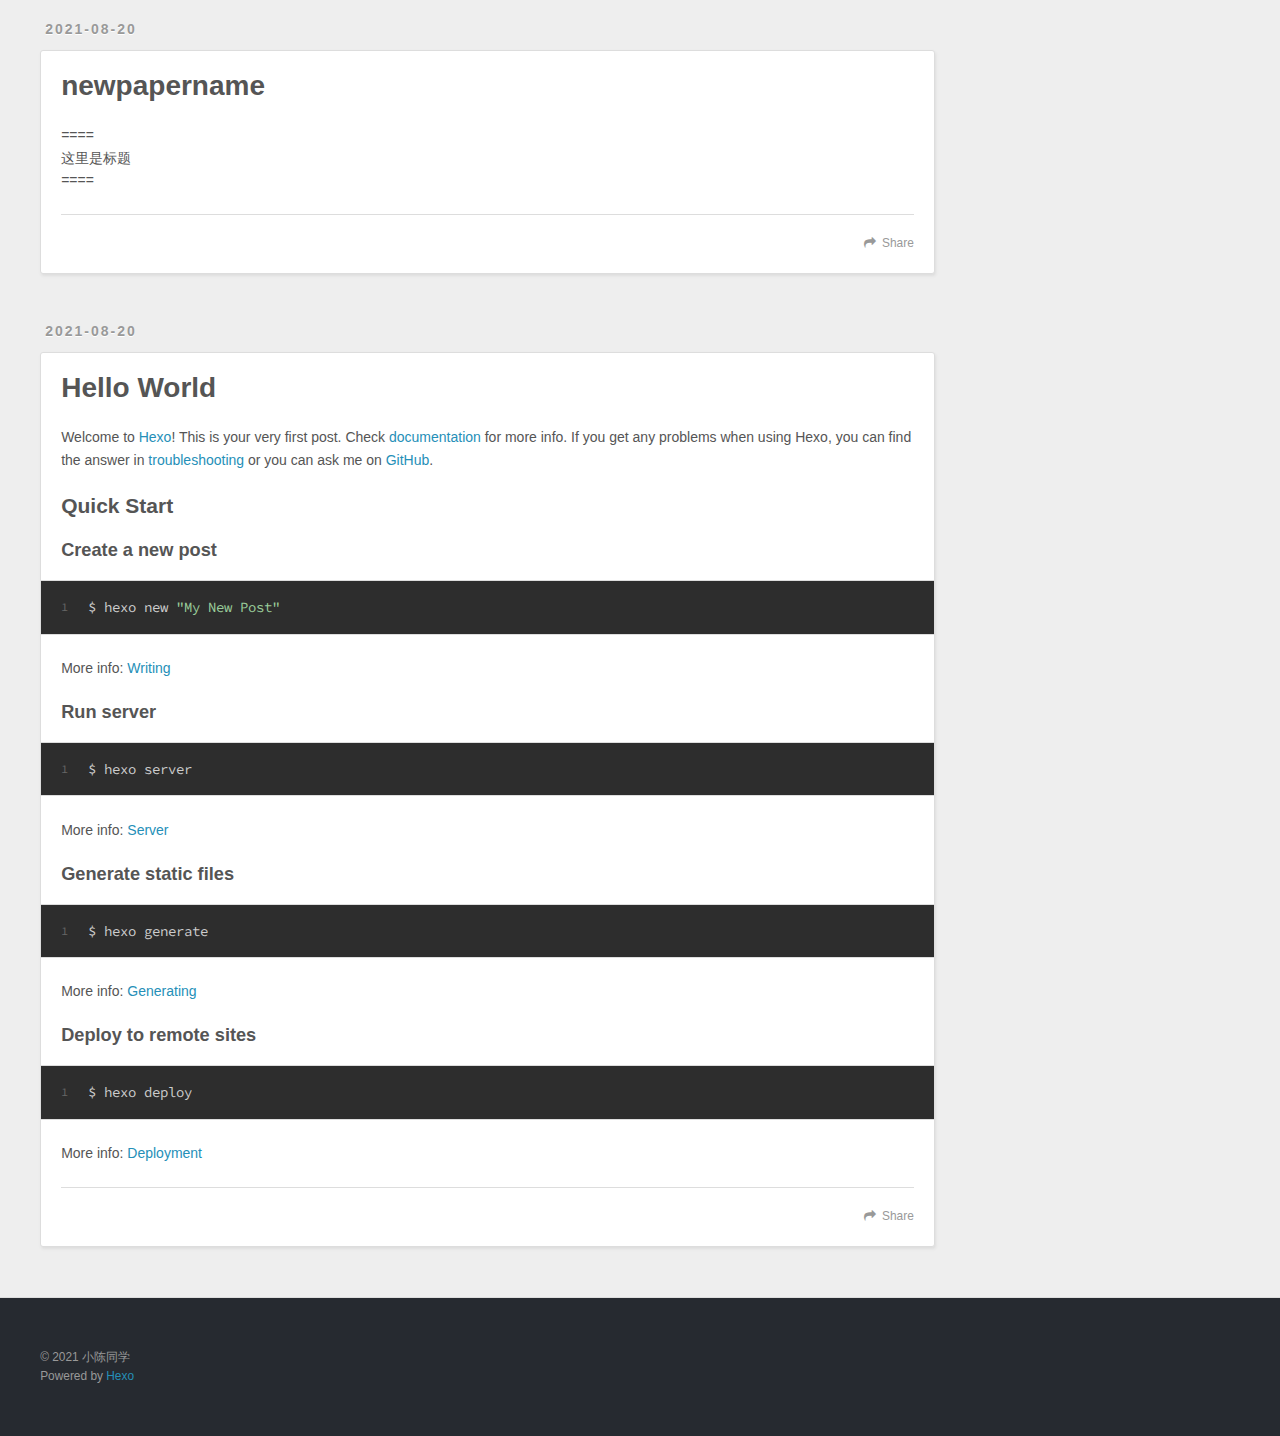
==== commit d45b6393: "Site updated: 2021-08-30 11:38:46" ====
--- a/index.html
+++ b/index.html
@@ -108,14 +108,14 @@
     &#125;
 
     let result = add(5)
-    console.log(result(5))
+    console.log(result(6))      //11
 `
 </code></pre>
 <h4 id="注-这样就可以封装一些常用的方法，比如正则表达式这种，总要验证手机号啥的，就可以类似封装"><a href="#注-这样就可以封装一些常用的方法，比如正则表达式这种，总要验证手机号啥的，就可以类似封装" class="headerlink" title="注:这样就可以封装一些常用的方法，比如正则表达式这种，总要验证手机号啥的，就可以类似封装"></a>注:这样就可以封装一些常用的方法，比如正则表达式这种，总要验证手机号啥的，就可以类似封装</h4><h5 id="这只是简单用法，详细用法可以参考一下-https-www-jianshu-com-p-2975c25e4d71"><a href="#这只是简单用法，详细用法可以参考一下-https-www-jianshu-com-p-2975c25e4d71" class="headerlink" title="这只是简单用法，详细用法可以参考一下 https://www.jianshu.com/p/2975c25e4d71"></a>这只是简单用法，详细用法可以参考一下 <a target="_blank" rel="noopener" href="https://www.jianshu.com/p/2975c25e4d71">https://www.jianshu.com/p/2975c25e4d71</a></h5>
       
     </div>
     <footer class="article-footer">
-      <a data-url="https://hexo.chenxt.top/2021/08/30/currying%E6%9F%AF%E9%87%8C%E5%8C%96%E5%87%BD%E6%95%B0/" data-id="cksy3cul4000048u53tc5cwm0" class="article-share-link">Share</a>
+      <a data-url="https://hexo.chenxt.top/2021/08/30/currying%E6%9F%AF%E9%87%8C%E5%8C%96%E5%87%BD%E6%95%B0/" data-id="cksy3durq0001l4u5a3o18bie" class="article-share-link">Share</a>
       
       
     </footer>
@@ -184,7 +184,7 @@
       
     </div>
     <footer class="article-footer">
-      <a data-url="https://hexo.chenxt.top/2021/08/30/promise/" data-id="cksy3culd000748u57d6y2pfr" class="article-share-link">Share</a>
+      <a data-url="https://hexo.chenxt.top/2021/08/30/promise/" data-id="cksy3durs0004l4u58m8u3epj" class="article-share-link">Share</a>
       
       
     </footer>
@@ -245,7 +245,7 @@
       
     </div>
     <footer class="article-footer">
-      <a data-url="https://hexo.chenxt.top/2021/08/30/throttle/" data-id="cksy3culb000448u563i760nu" class="article-share-link">Share</a>
+      <a data-url="https://hexo.chenxt.top/2021/08/30/throttle/" data-id="cksy3duru0007l4u59so68sks" class="article-share-link">Share</a>
       
       
     </footer>
@@ -314,7 +314,7 @@
       
     </div>
     <footer class="article-footer">
-      <a data-url="https://hexo.chenxt.top/2021/08/30/debounce/" data-id="cksy3cul9000248u52f3gdk6h" class="article-share-link">Share</a>
+      <a data-url="https://hexo.chenxt.top/2021/08/30/debounce/" data-id="cksy3durs0003l4u5cg9jdeo0" class="article-share-link">Share</a>
       
       
     </footer>
@@ -377,7 +377,7 @@
       
     </div>
     <footer class="article-footer">
-      <a data-url="https://hexo.chenxt.top/2021/08/30/computed/" data-id="cksy3cul8000148u514oi18h6" class="article-share-link">Share</a>
+      <a data-url="https://hexo.chenxt.top/2021/08/30/computed/" data-id="cksy3durm0000l4u5bcj02hsh" class="article-share-link">Share</a>
       
       
     </footer>
@@ -435,7 +435,7 @@
       
     </div>
     <footer class="article-footer">
-      <a data-url="https://hexo.chenxt.top/2021/08/25/difOfAndroidAndIosTime/" data-id="cksy3cula000348u5aef55dw6" class="article-share-link">Share</a>
+      <a data-url="https://hexo.chenxt.top/2021/08/25/difOfAndroidAndIosTime/" data-id="cksy3durr0002l4u51ov614sk" class="article-share-link">Share</a>
       
       
     </footer>
@@ -472,7 +472,7 @@
       
     </div>
     <footer class="article-footer">
-      <a data-url="https://hexo.chenxt.top/2021/08/20/newpapername/" data-id="cksy3culc000648u5d1o4hqjd" class="article-share-link">Share</a>
+      <a data-url="https://hexo.chenxt.top/2021/08/20/newpapername/" data-id="cksy3durt0005l4u55fjc4vis" class="article-share-link">Share</a>
       
       
     </footer>
@@ -521,7 +521,7 @@
       
     </div>
     <footer class="article-footer">
-      <a data-url="https://hexo.chenxt.top/2021/08/20/hello-world/" data-id="cksy3culb000548u5g2ry1vfh" class="article-share-link">Share</a>
+      <a data-url="https://hexo.chenxt.top/2021/08/20/hello-world/" data-id="cksy3duru0006l4u56a40bkj7" class="article-share-link">Share</a>
       
       
     </footer>
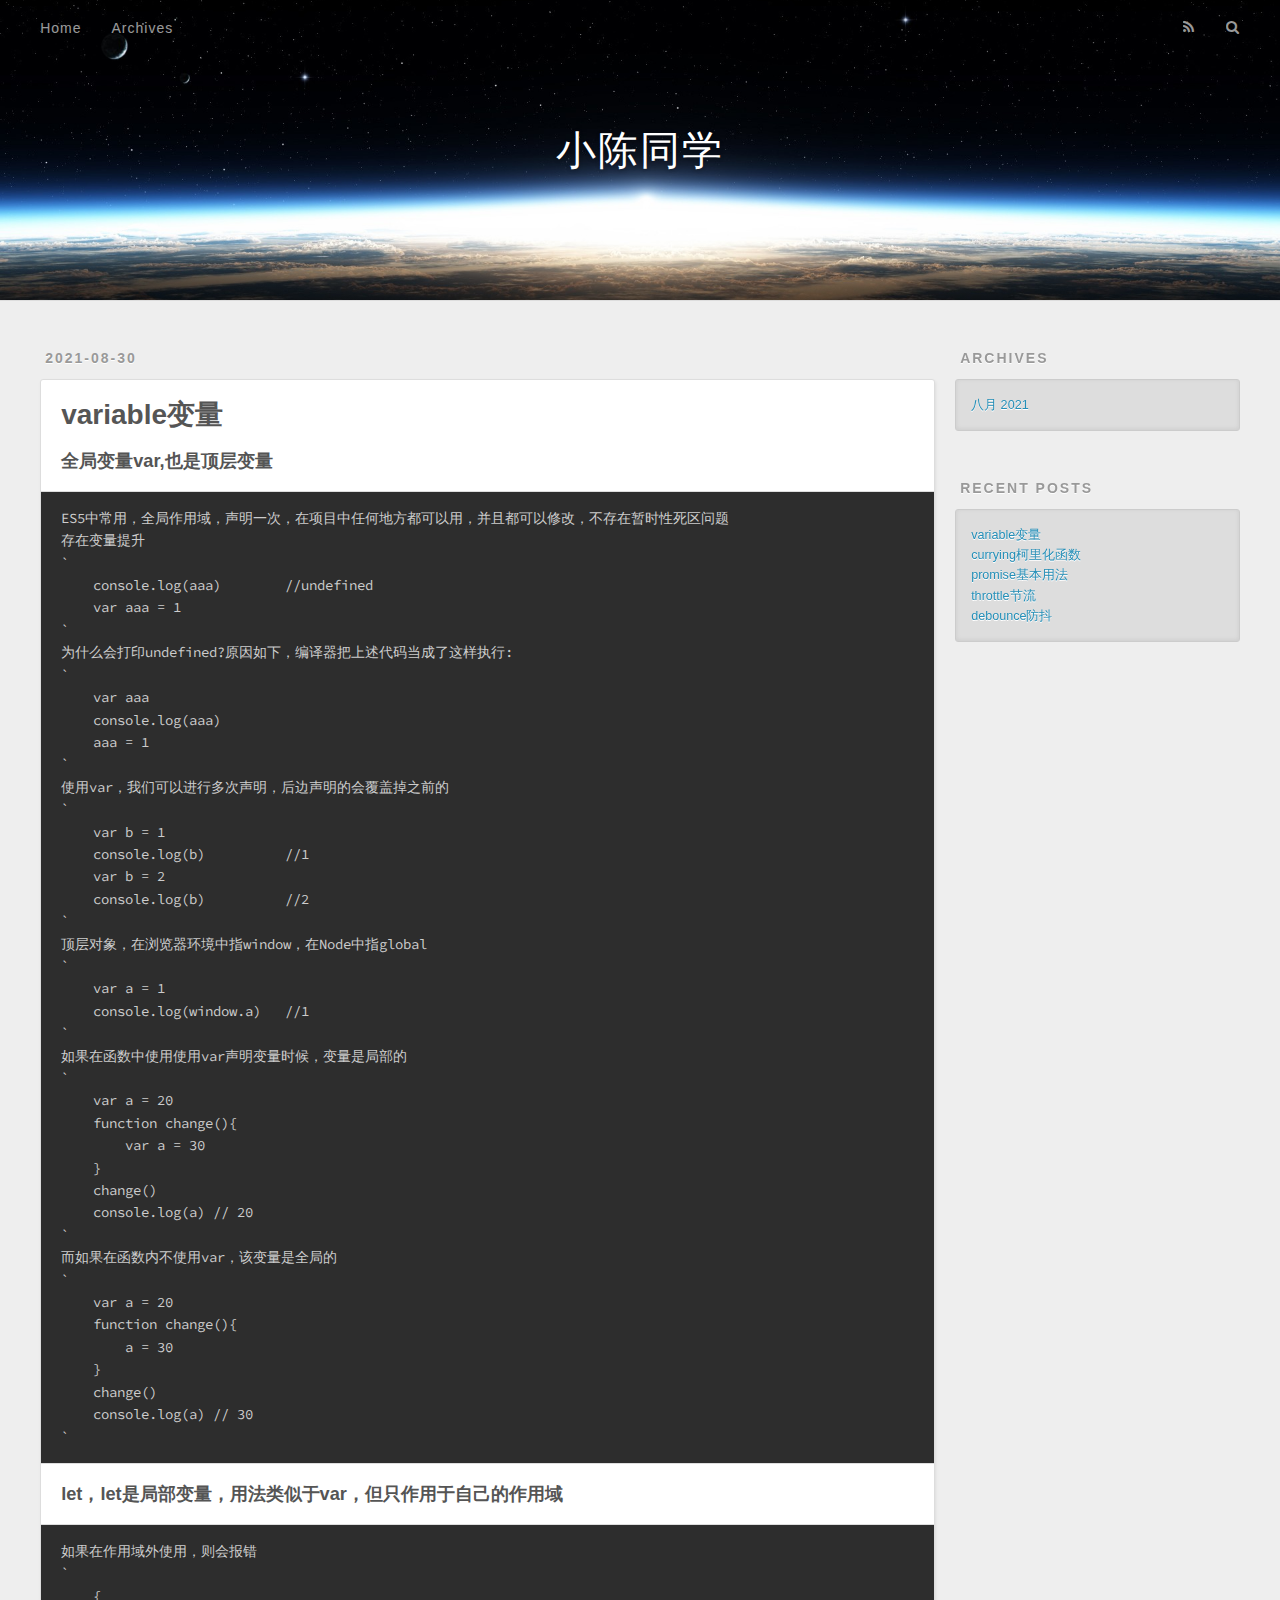
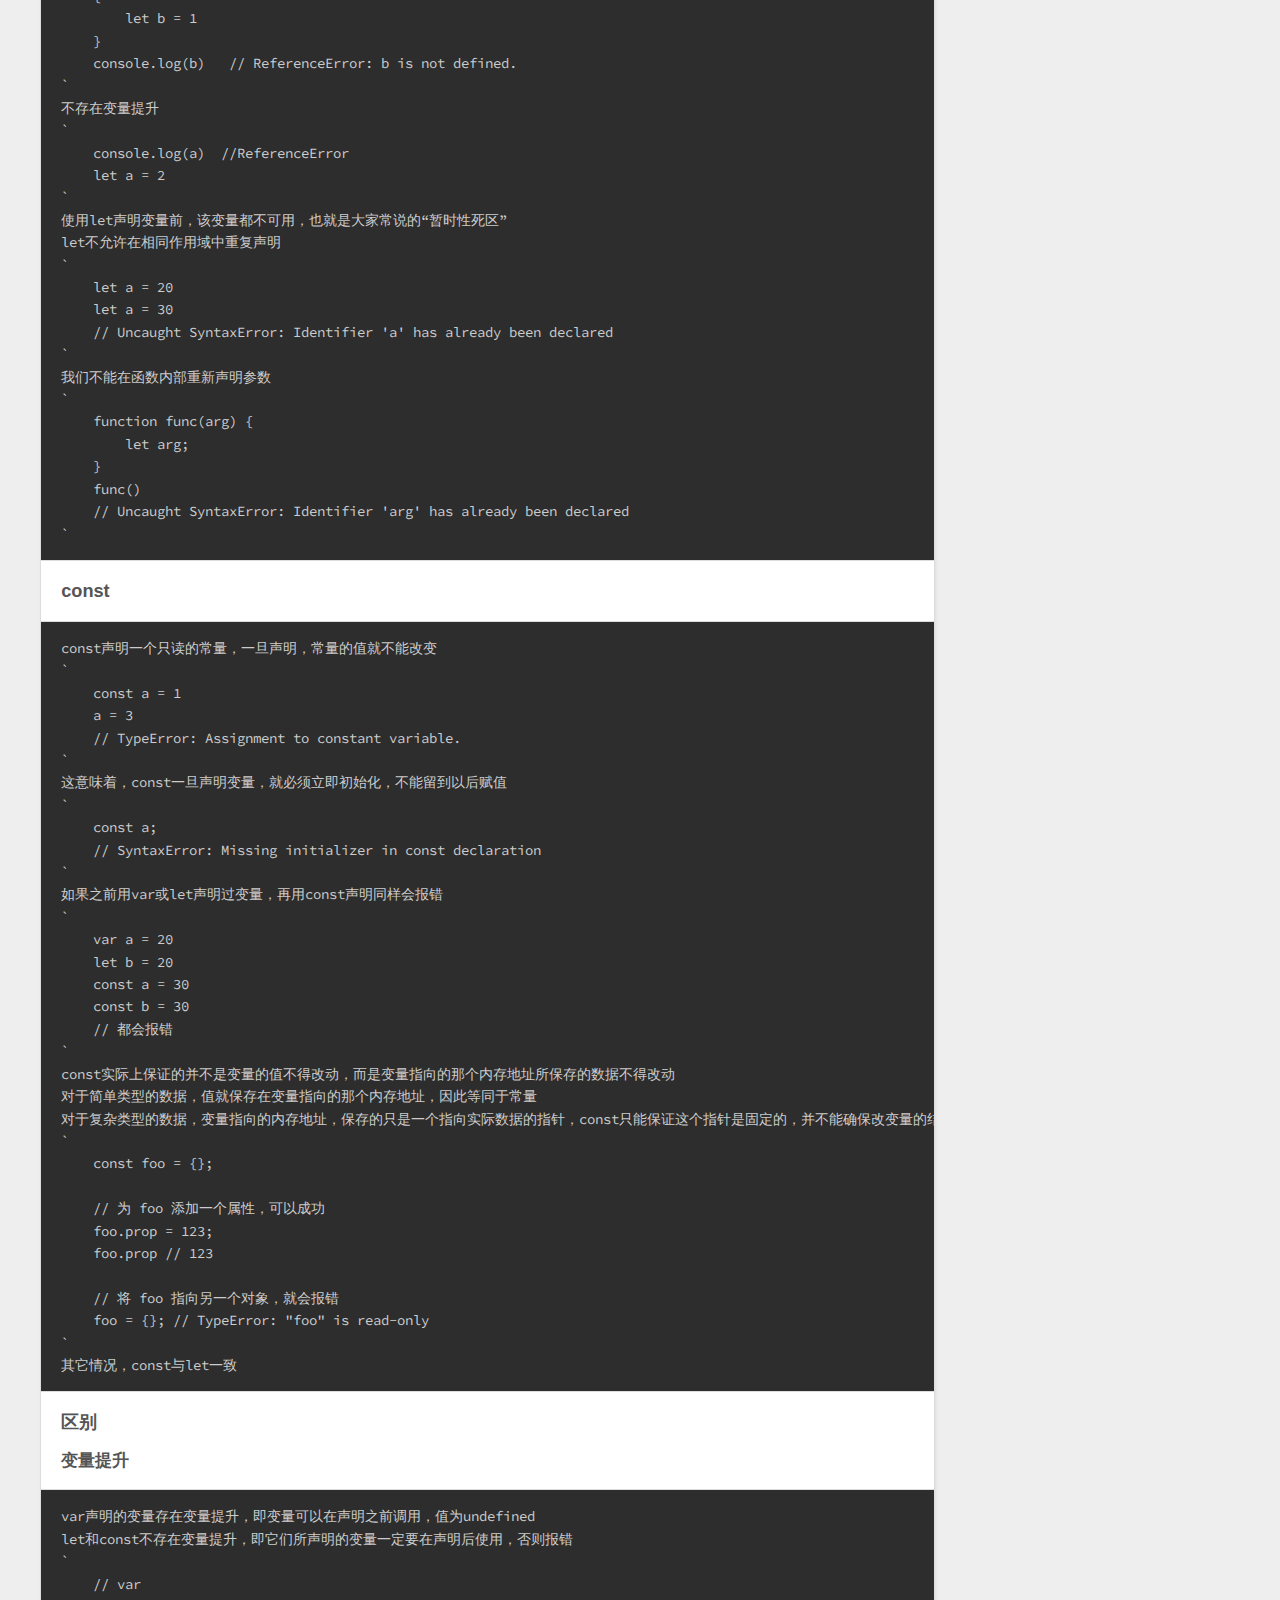
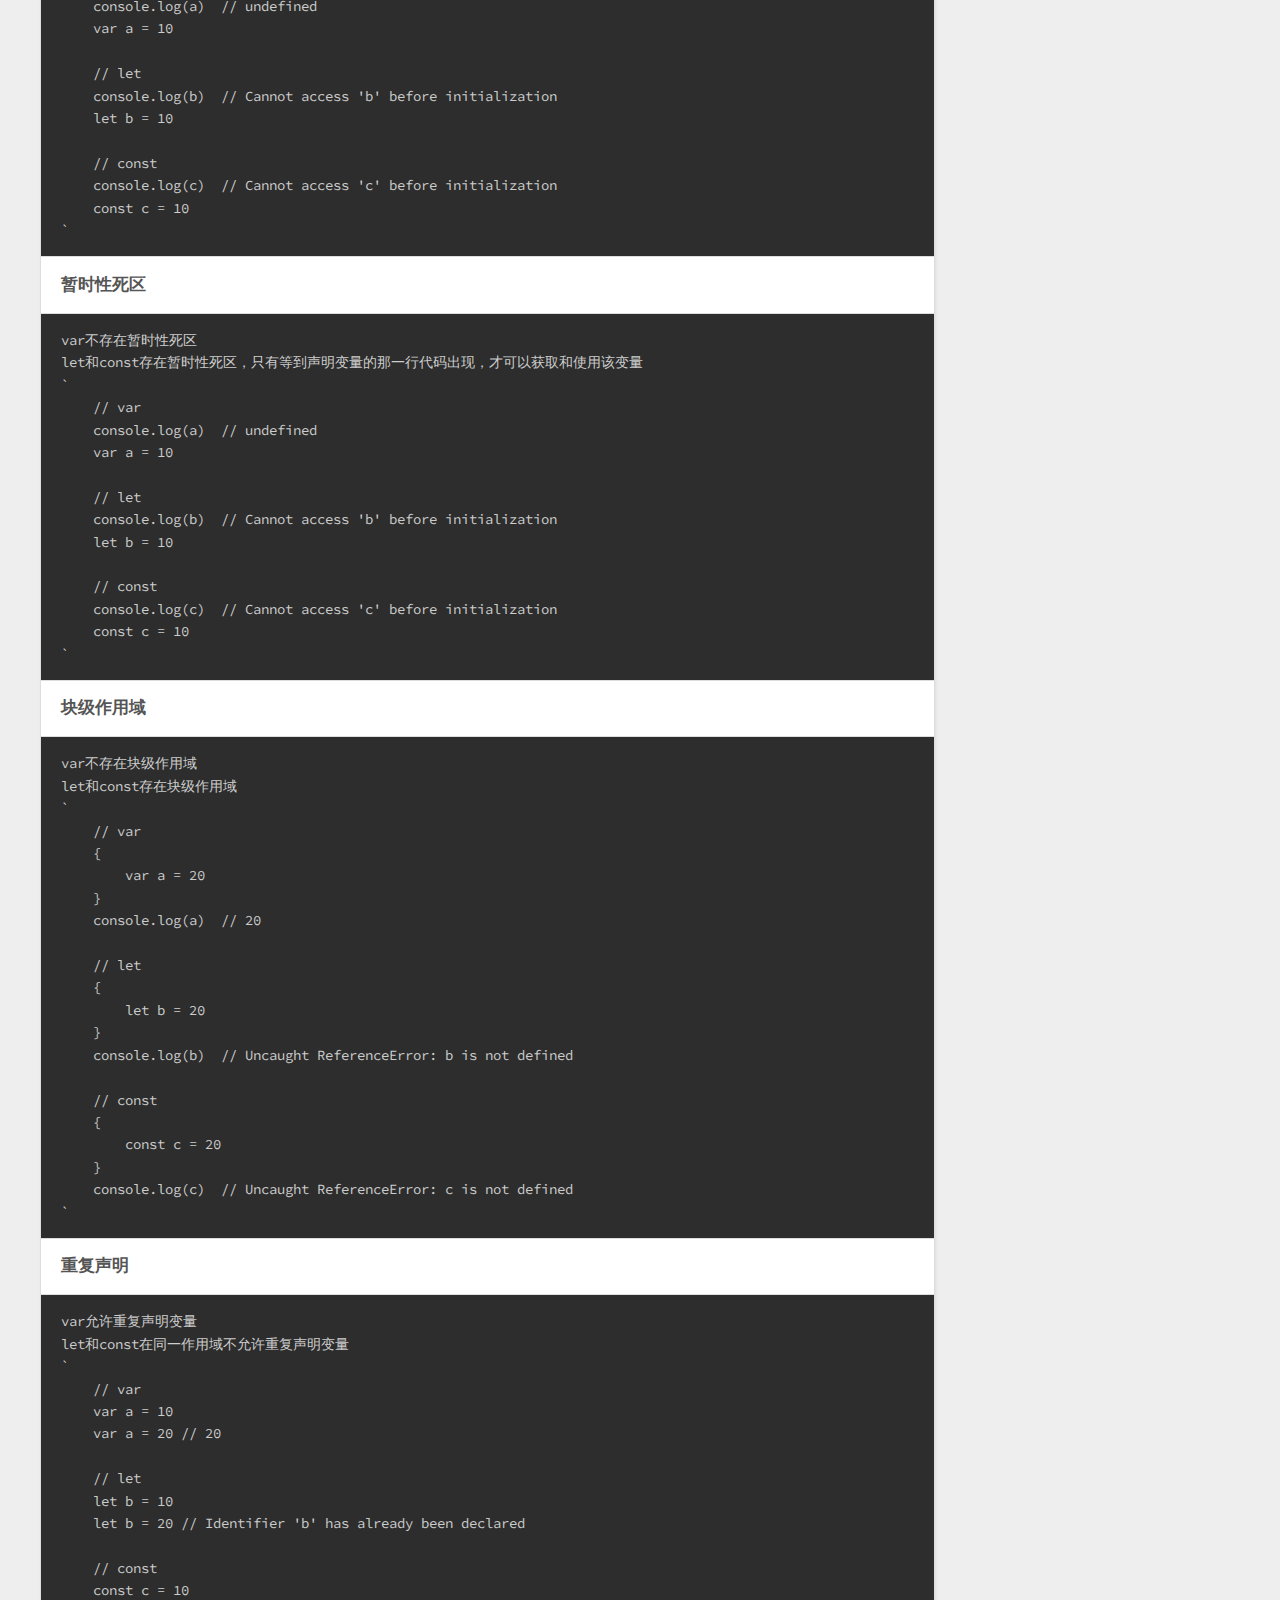
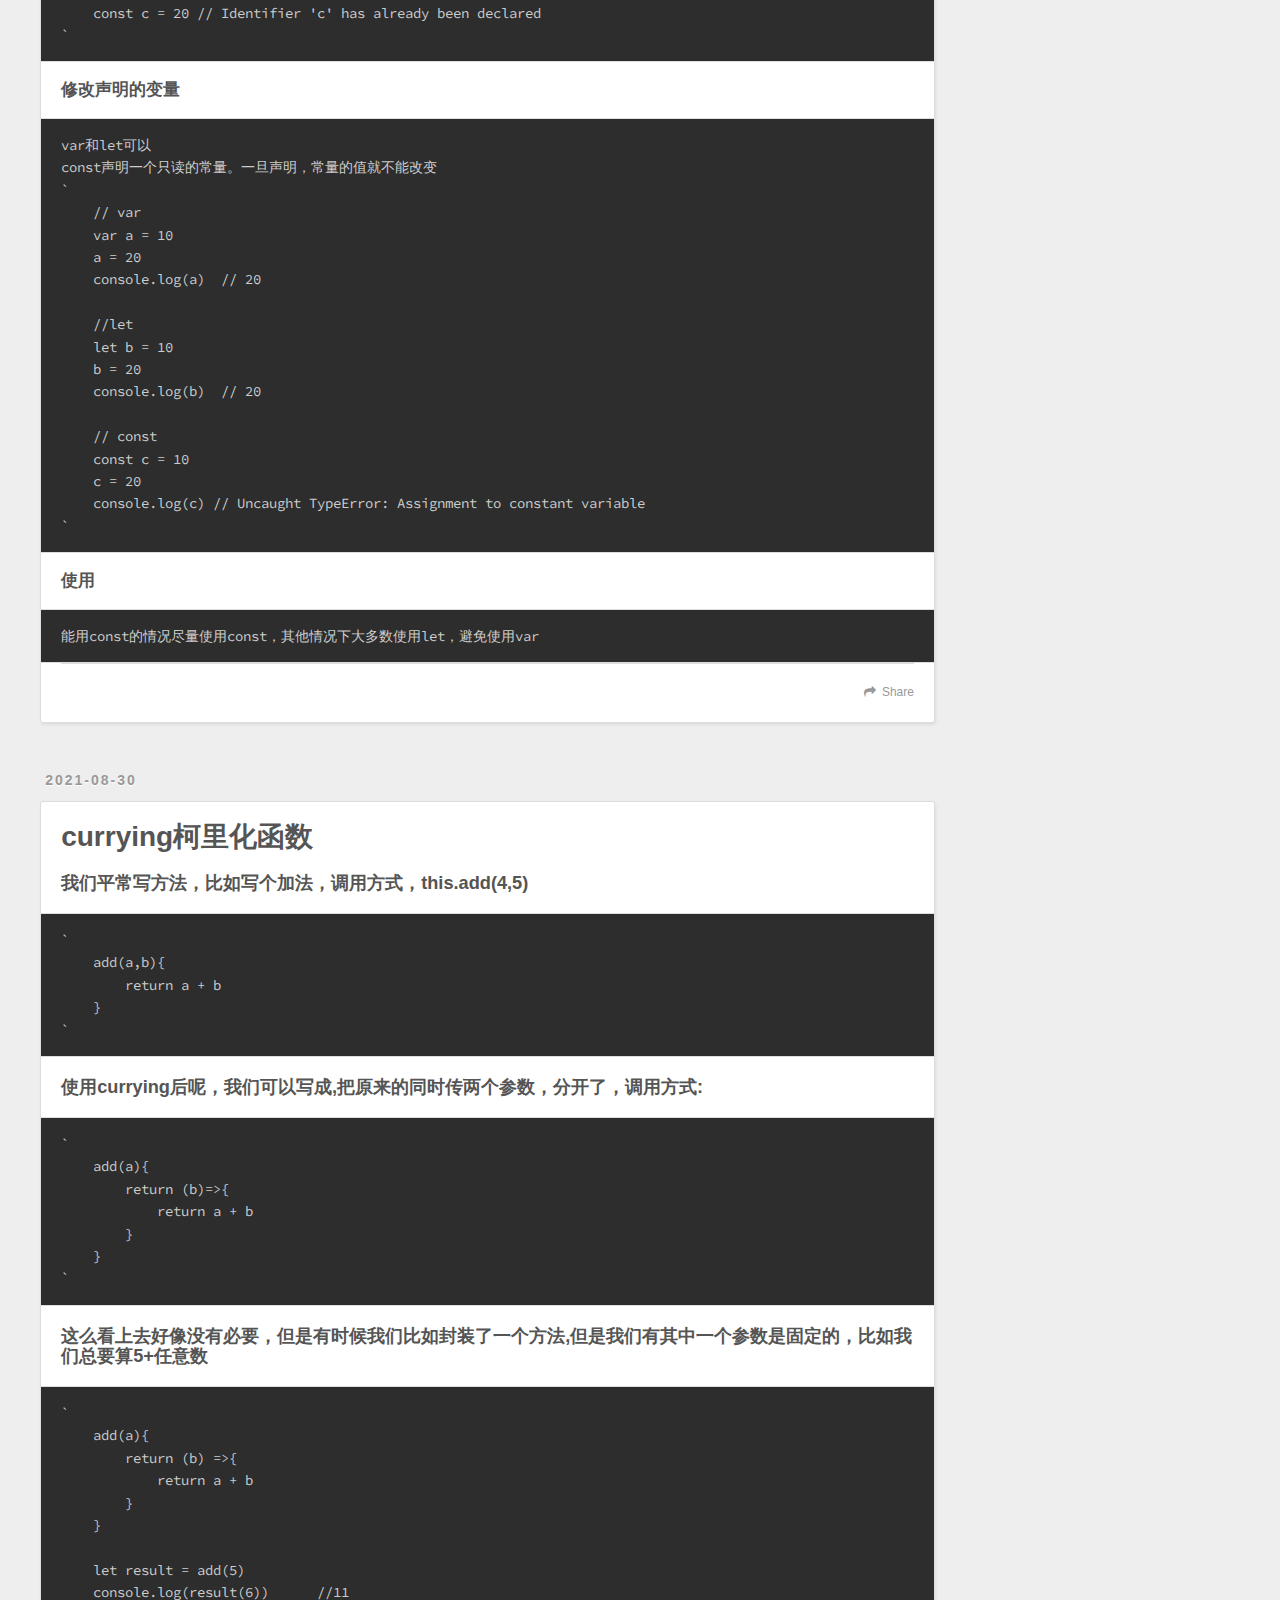
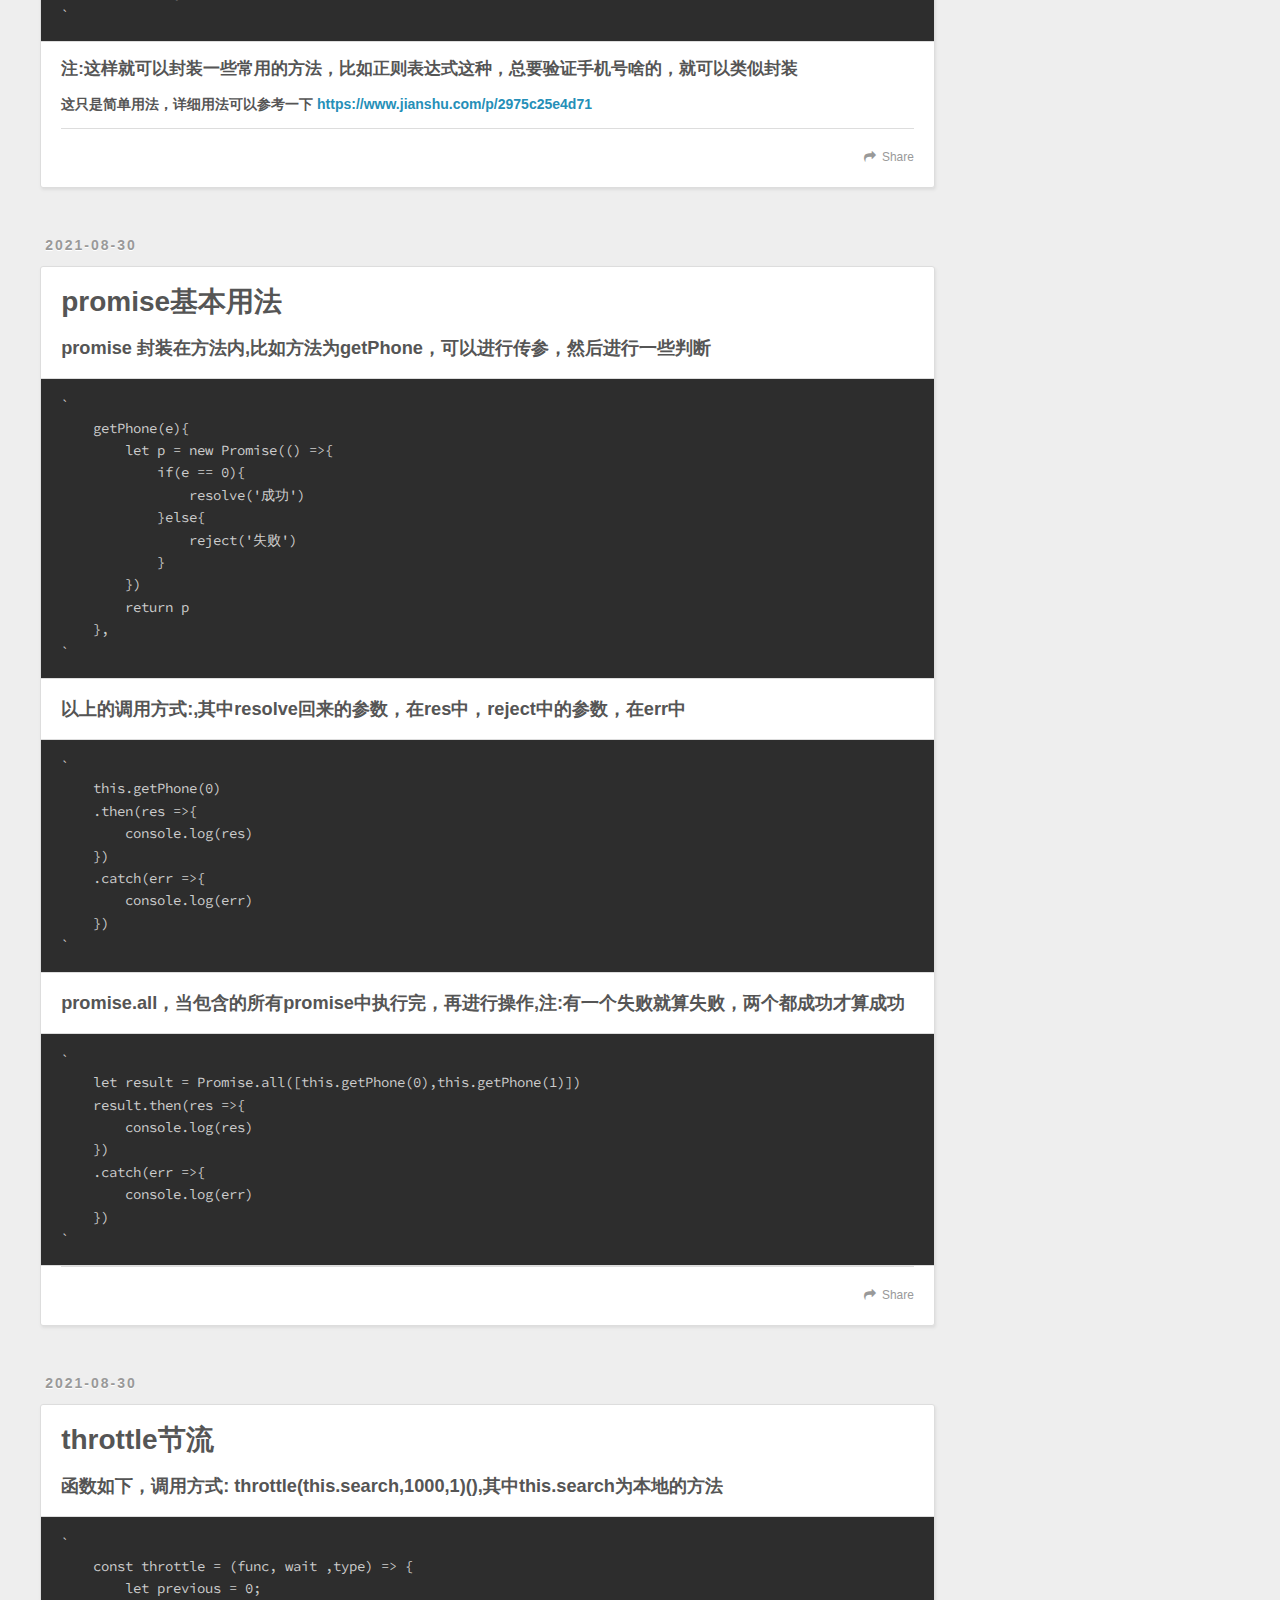
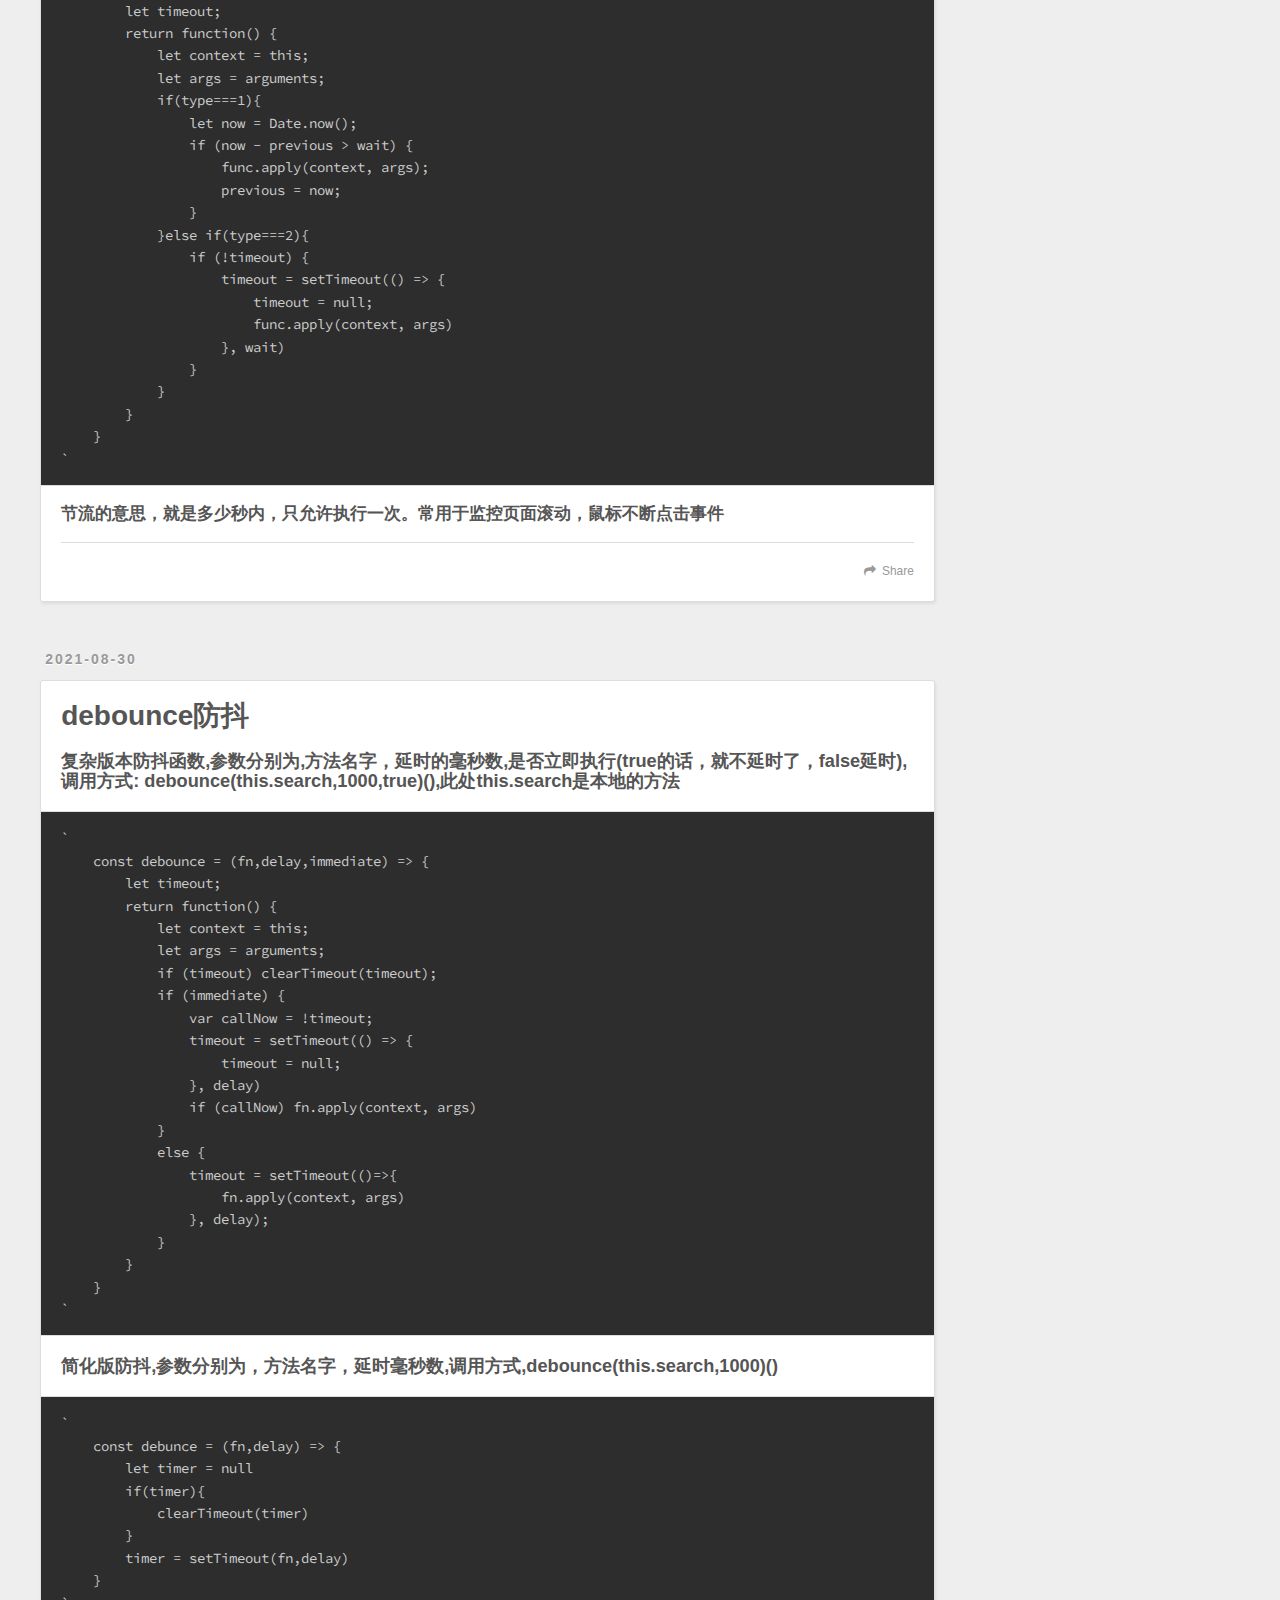
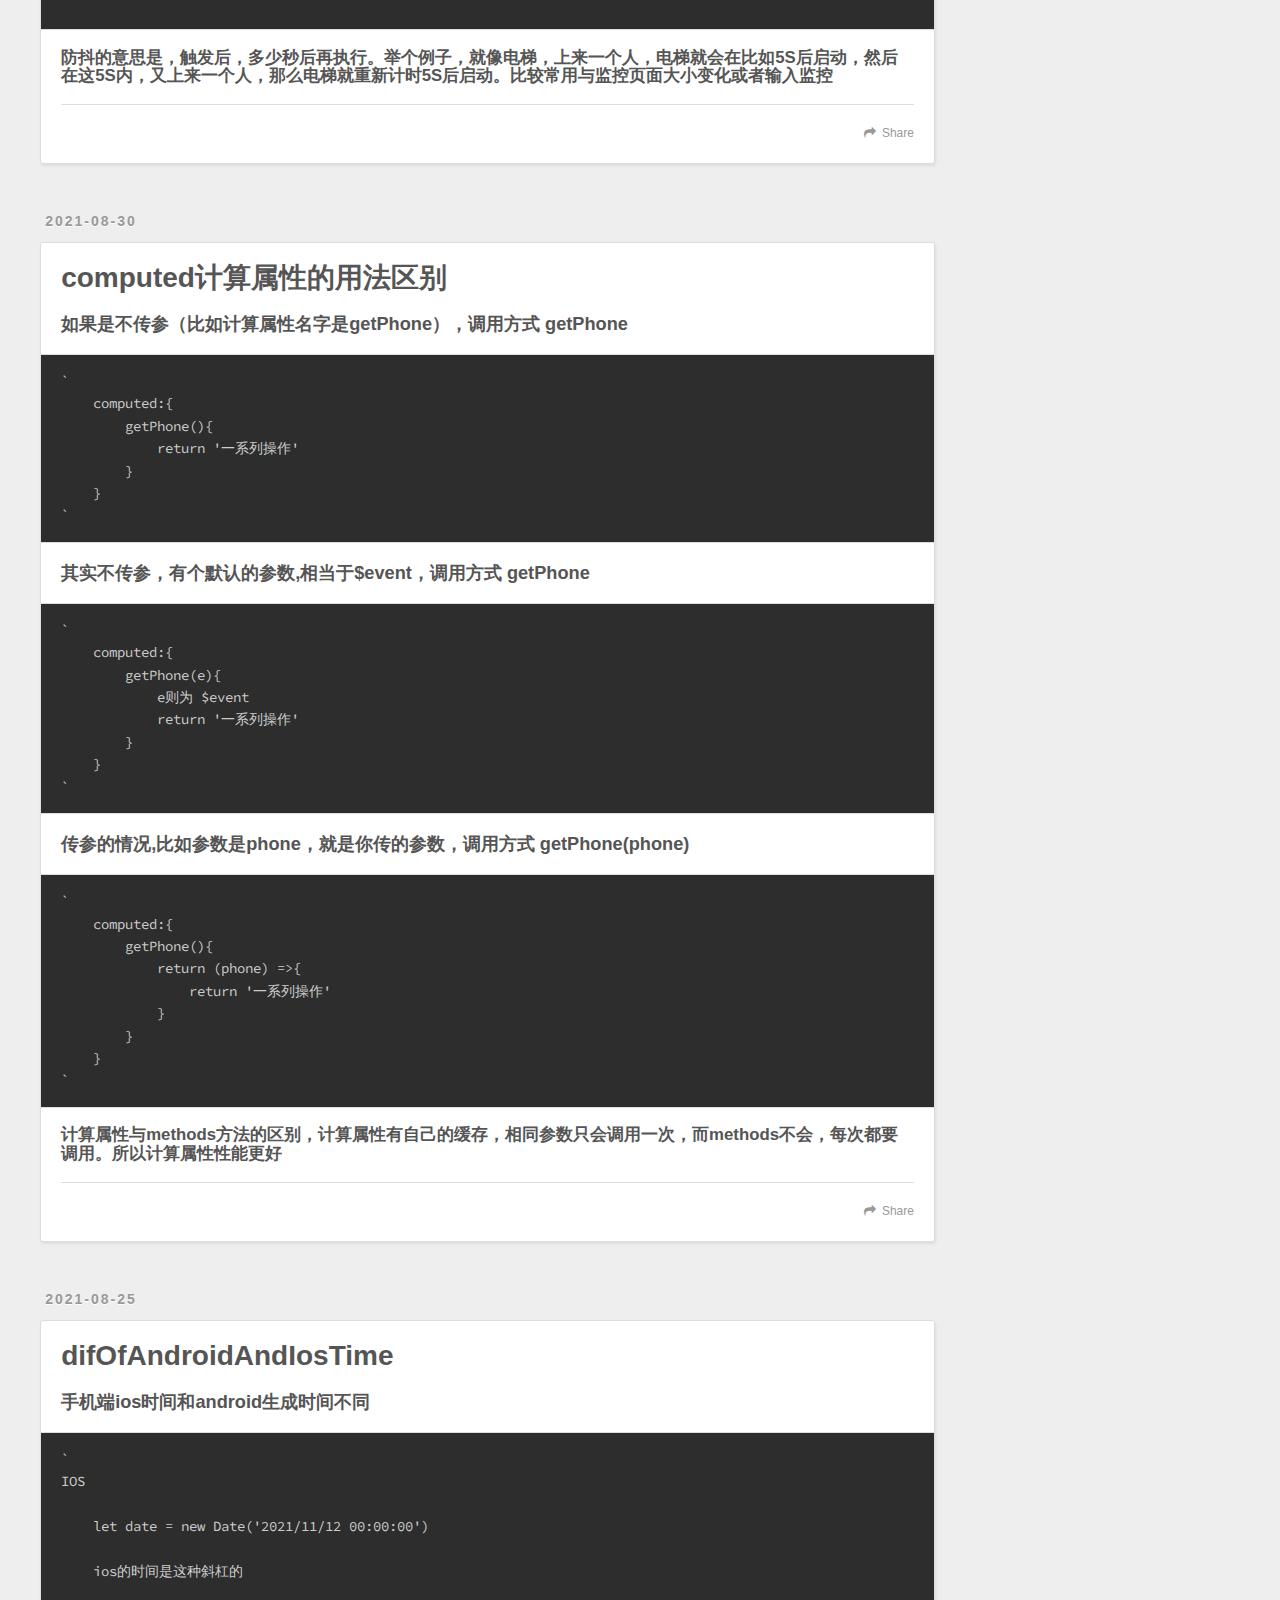
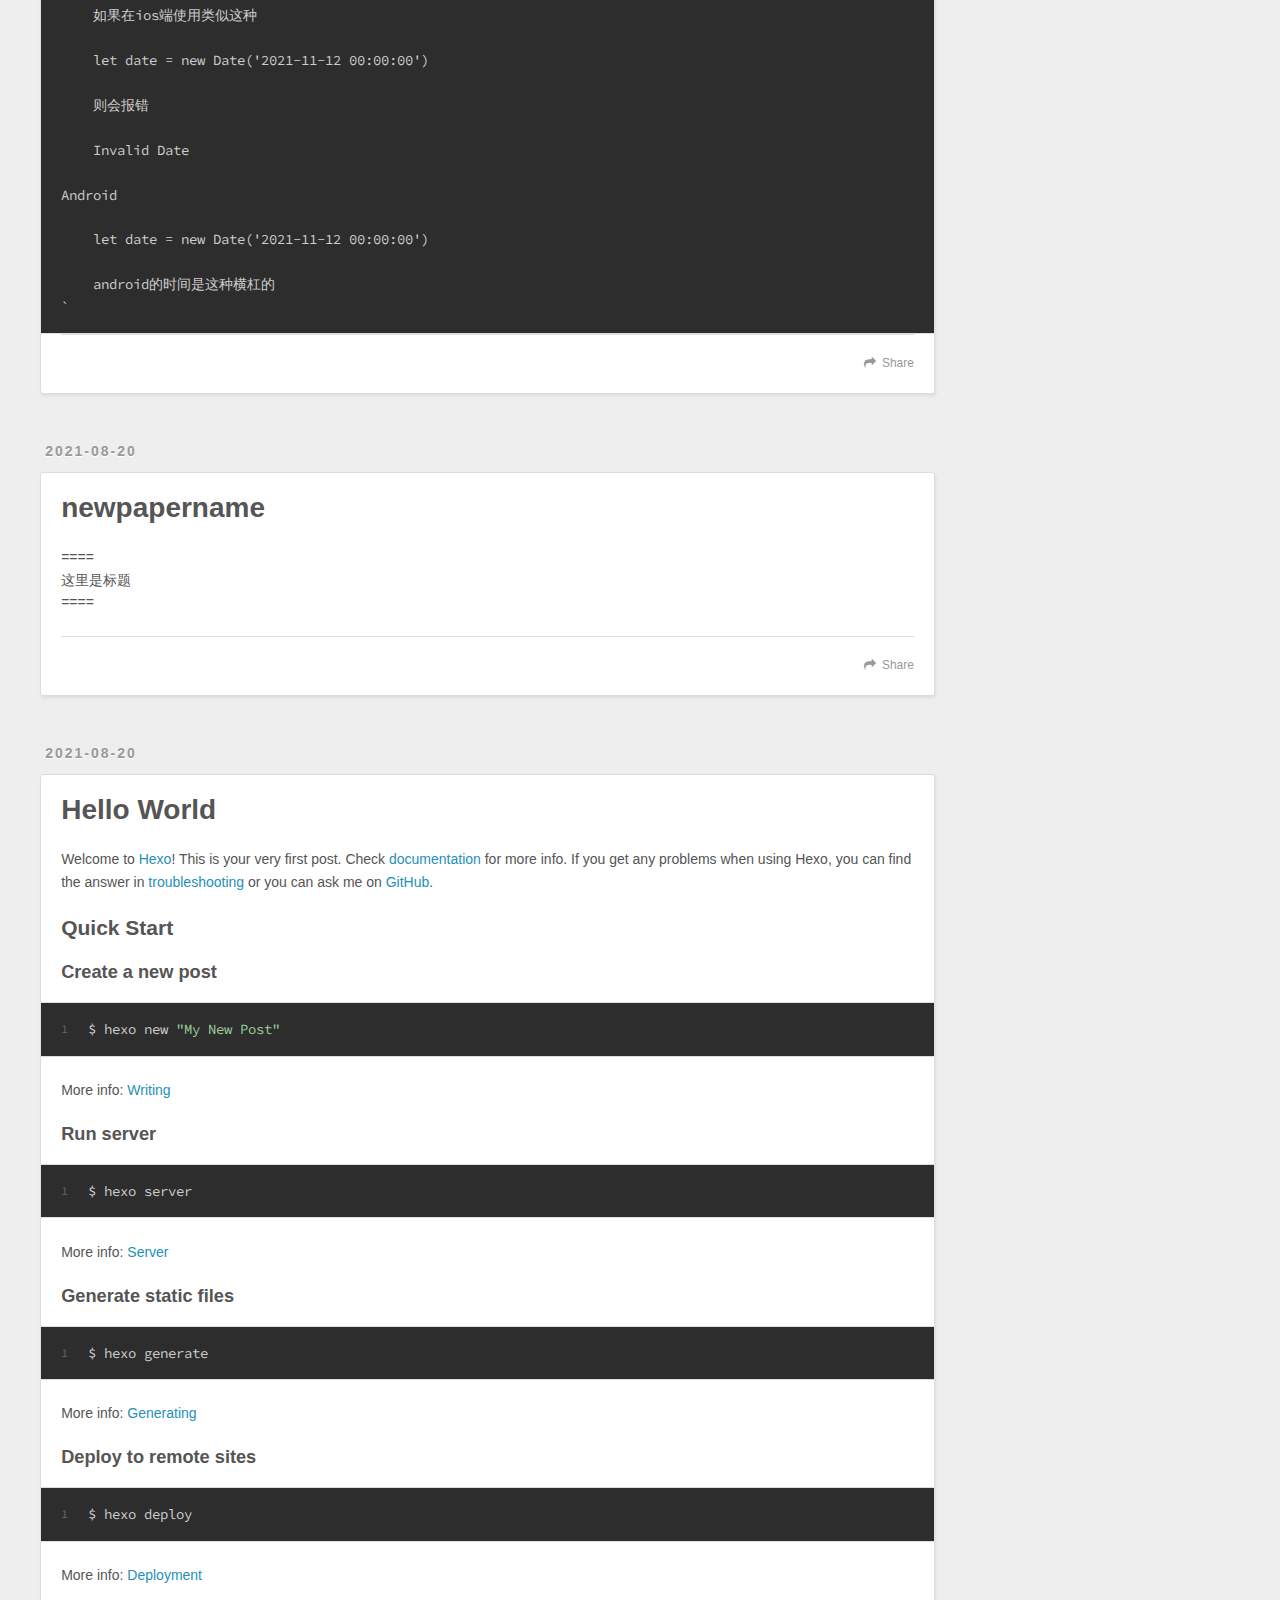
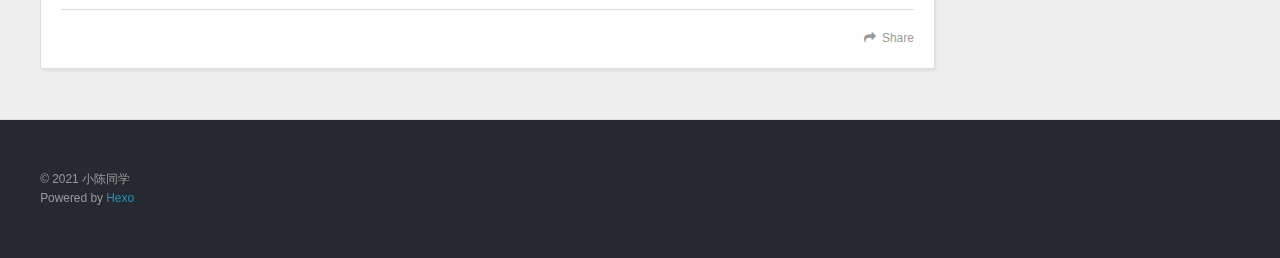
==== commit e3f17e02: "Site updated: 2021-08-30 13:16:29" ====
--- a/index.html
+++ b/index.html
@@ -64,6 +64,238 @@
       <div class="outer">
         <section id="main">
   
+    <article id="post-variable变量" class="article article-type-post" itemscope itemprop="blogPost">
+  <div class="article-meta">
+    <a href="/2021/08/30/variable%E5%8F%98%E9%87%8F/" class="article-date">
+  <time datetime="2021-08-30T03:40:18.000Z" itemprop="datePublished">2021-08-30</time>
+</a>
+    
+  </div>
+  <div class="article-inner">
+    
+    
+      <header class="article-header">
+        
+  
+    <h1 itemprop="name">
+      <a class="article-title" href="/2021/08/30/variable%E5%8F%98%E9%87%8F/">variable变量</a>
+    </h1>
+  
+
+      </header>
+    
+    <div class="article-entry" itemprop="articleBody">
+      
+        <h3 id="全局变量var-也是顶层变量"><a href="#全局变量var-也是顶层变量" class="headerlink" title="全局变量var,也是顶层变量"></a>全局变量var,也是顶层变量</h3><pre><code>ES5中常用，全局作用域，声明一次，在项目中任何地方都可以用，并且都可以修改，不存在暂时性死区问题
+存在变量提升
+`
+    console.log(aaa)        //undefined
+    var aaa = 1
+`
+为什么会打印undefined?原因如下，编译器把上述代码当成了这样执行:
+`
+    var aaa 
+    console.log(aaa)
+    aaa = 1
+`
+使用var，我们可以进行多次声明，后边声明的会覆盖掉之前的
+`
+    var b = 1
+    console.log(b)          //1
+    var b = 2
+    console.log(b)          //2
+`
+顶层对象，在浏览器环境中指window，在Node中指global
+`
+    var a = 1
+    console.log(window.a)   //1
+`
+如果在函数中使用使用var声明变量时候，变量是局部的
+`
+    var a = 20
+    function change()&#123;
+        var a = 30
+    &#125;
+    change()
+    console.log(a) // 20
+`
+而如果在函数内不使用var，该变量是全局的
+`
+    var a = 20
+    function change()&#123;
+        a = 30
+    &#125;
+    change()
+    console.log(a) // 30
+`
+</code></pre>
+<h3 id="let，let是局部变量，用法类似于var，但只作用于自己的作用域"><a href="#let，let是局部变量，用法类似于var，但只作用于自己的作用域" class="headerlink" title="let，let是局部变量，用法类似于var，但只作用于自己的作用域"></a>let，let是局部变量，用法类似于var，但只作用于自己的作用域</h3><pre><code>如果在作用域外使用，则会报错
+`
+    &#123;
+        let b = 1
+    &#125;
+    console.log(b)   // ReferenceError: b is not defined.
+`
+不存在变量提升
+`
+    console.log(a)  //ReferenceError
+    let a = 2
+`
+使用let声明变量前，该变量都不可用，也就是大家常说的“暂时性死区”
+let不允许在相同作用域中重复声明
+`
+    let a = 20
+    let a = 30
+    // Uncaught SyntaxError: Identifier &#39;a&#39; has already been declared
+`
+我们不能在函数内部重新声明参数
+`
+    function func(arg) &#123;
+        let arg;
+    &#125;
+    func()
+    // Uncaught SyntaxError: Identifier &#39;arg&#39; has already been declared
+`
+</code></pre>
+<h3 id="const"><a href="#const" class="headerlink" title="const"></a>const</h3><pre><code>const声明一个只读的常量，一旦声明，常量的值就不能改变
+`
+    const a = 1
+    a = 3
+    // TypeError: Assignment to constant variable.
+`
+这意味着，const一旦声明变量，就必须立即初始化，不能留到以后赋值
+`
+    const a;
+    // SyntaxError: Missing initializer in const declaration
+`
+如果之前用var或let声明过变量，再用const声明同样会报错
+`
+    var a = 20
+    let b = 20
+    const a = 30
+    const b = 30
+    // 都会报错
+`
+const实际上保证的并不是变量的值不得改动，而是变量指向的那个内存地址所保存的数据不得改动
+对于简单类型的数据，值就保存在变量指向的那个内存地址，因此等同于常量
+对于复杂类型的数据，变量指向的内存地址，保存的只是一个指向实际数据的指针，const只能保证这个指针是固定的，并不能确保改变量的结构不变
+`
+    const foo = &#123;&#125;;
+
+    // 为 foo 添加一个属性，可以成功
+    foo.prop = 123;
+    foo.prop // 123
+
+    // 将 foo 指向另一个对象，就会报错
+    foo = &#123;&#125;; // TypeError: &quot;foo&quot; is read-only
+`
+其它情况，const与let一致
+</code></pre>
+<h3 id="区别"><a href="#区别" class="headerlink" title="区别"></a>区别</h3><h4 id="变量提升"><a href="#变量提升" class="headerlink" title="变量提升"></a>变量提升</h4><pre><code>var声明的变量存在变量提升，即变量可以在声明之前调用，值为undefined
+let和const不存在变量提升，即它们所声明的变量一定要在声明后使用，否则报错
+`
+    // var
+    console.log(a)  // undefined
+    var a = 10
+
+    // let 
+    console.log(b)  // Cannot access &#39;b&#39; before initialization
+    let b = 10
+
+    // const
+    console.log(c)  // Cannot access &#39;c&#39; before initialization
+    const c = 10
+`
+</code></pre>
+<h4 id="暂时性死区"><a href="#暂时性死区" class="headerlink" title="暂时性死区"></a>暂时性死区</h4><pre><code>var不存在暂时性死区
+let和const存在暂时性死区，只有等到声明变量的那一行代码出现，才可以获取和使用该变量
+`
+    // var
+    console.log(a)  // undefined
+    var a = 10
+
+    // let
+    console.log(b)  // Cannot access &#39;b&#39; before initialization
+    let b = 10
+
+    // const
+    console.log(c)  // Cannot access &#39;c&#39; before initialization
+    const c = 10
+`
+</code></pre>
+<h4 id="块级作用域"><a href="#块级作用域" class="headerlink" title="块级作用域"></a>块级作用域</h4><pre><code>var不存在块级作用域
+let和const存在块级作用域
+`
+    // var
+    &#123;
+        var a = 20
+    &#125;
+    console.log(a)  // 20
+
+    // let
+    &#123;
+        let b = 20
+    &#125;
+    console.log(b)  // Uncaught ReferenceError: b is not defined
+
+    // const
+    &#123;
+        const c = 20
+    &#125;
+    console.log(c)  // Uncaught ReferenceError: c is not defined
+`
+</code></pre>
+<h4 id="重复声明"><a href="#重复声明" class="headerlink" title="重复声明"></a>重复声明</h4><pre><code>var允许重复声明变量
+let和const在同一作用域不允许重复声明变量
+`
+    // var
+    var a = 10
+    var a = 20 // 20
+
+    // let
+    let b = 10
+    let b = 20 // Identifier &#39;b&#39; has already been declared
+
+    // const
+    const c = 10
+    const c = 20 // Identifier &#39;c&#39; has already been declared
+`
+</code></pre>
+<h4 id="修改声明的变量"><a href="#修改声明的变量" class="headerlink" title="修改声明的变量"></a>修改声明的变量</h4><pre><code>var和let可以
+const声明一个只读的常量。一旦声明，常量的值就不能改变
+`
+    // var
+    var a = 10
+    a = 20
+    console.log(a)  // 20
+
+    //let
+    let b = 10
+    b = 20
+    console.log(b)  // 20
+
+    // const
+    const c = 10
+    c = 20
+    console.log(c) // Uncaught TypeError: Assignment to constant variable
+`
+</code></pre>
+<h4 id="使用"><a href="#使用" class="headerlink" title="使用"></a>使用</h4><pre><code>能用const的情况尽量使用const，其他情况下大多数使用let，避免使用var
+</code></pre>
+
+      
+    </div>
+    <footer class="article-footer">
+      <a data-url="https://hexo.chenxt.top/2021/08/30/variable%E5%8F%98%E9%87%8F/" data-id="cksy6vhmi00075wu53sbhdsc5" class="article-share-link">Share</a>
+      
+      
+    </footer>
+  </div>
+  
+</article>
+
+
+  
     <article id="post-currying柯里化函数" class="article article-type-post" itemscope itemprop="blogPost">
   <div class="article-meta">
     <a href="/2021/08/30/currying%E6%9F%AF%E9%87%8C%E5%8C%96%E5%87%BD%E6%95%B0/" class="article-date">
@@ -115,7 +347,7 @@
       
     </div>
     <footer class="article-footer">
-      <a data-url="https://hexo.chenxt.top/2021/08/30/currying%E6%9F%AF%E9%87%8C%E5%8C%96%E5%87%BD%E6%95%B0/" data-id="cksy3durq0001l4u5a3o18bie" class="article-share-link">Share</a>
+      <a data-url="https://hexo.chenxt.top/2021/08/30/currying%E6%9F%AF%E9%87%8C%E5%8C%96%E5%87%BD%E6%95%B0/" data-id="cksy6vhm900005wu54xx1edk7" class="article-share-link">Share</a>
       
       
     </footer>
@@ -184,7 +416,7 @@
       
     </div>
     <footer class="article-footer">
-      <a data-url="https://hexo.chenxt.top/2021/08/30/promise/" data-id="cksy3durs0004l4u58m8u3epj" class="article-share-link">Share</a>
+      <a data-url="https://hexo.chenxt.top/2021/08/30/promise/" data-id="cksy6vhmg00055wu5boxfc6ci" class="article-share-link">Share</a>
       
       
     </footer>
@@ -245,7 +477,7 @@
       
     </div>
     <footer class="article-footer">
-      <a data-url="https://hexo.chenxt.top/2021/08/30/throttle/" data-id="cksy3duru0007l4u59so68sks" class="article-share-link">Share</a>
+      <a data-url="https://hexo.chenxt.top/2021/08/30/throttle/" data-id="cksy6vhmh00065wu594qi1iiz" class="article-share-link">Share</a>
       
       
     </footer>
@@ -314,7 +546,7 @@
       
     </div>
     <footer class="article-footer">
-      <a data-url="https://hexo.chenxt.top/2021/08/30/debounce/" data-id="cksy3durs0003l4u5cg9jdeo0" class="article-share-link">Share</a>
+      <a data-url="https://hexo.chenxt.top/2021/08/30/debounce/" data-id="cksy6vhme00025wu56e18hh91" class="article-share-link">Share</a>
       
       
     </footer>
@@ -377,7 +609,7 @@
       
     </div>
     <footer class="article-footer">
-      <a data-url="https://hexo.chenxt.top/2021/08/30/computed/" data-id="cksy3durm0000l4u5bcj02hsh" class="article-share-link">Share</a>
+      <a data-url="https://hexo.chenxt.top/2021/08/30/computed/" data-id="cksy6vhmd00015wu57shx8ipy" class="article-share-link">Share</a>
       
       
     </footer>
@@ -435,7 +667,7 @@
       
     </div>
     <footer class="article-footer">
-      <a data-url="https://hexo.chenxt.top/2021/08/25/difOfAndroidAndIosTime/" data-id="cksy3durr0002l4u51ov614sk" class="article-share-link">Share</a>
+      <a data-url="https://hexo.chenxt.top/2021/08/25/difOfAndroidAndIosTime/" data-id="cksy6vhmi00085wu55s7b9fop" class="article-share-link">Share</a>
       
       
     </footer>
@@ -472,7 +704,7 @@
       
     </div>
     <footer class="article-footer">
-      <a data-url="https://hexo.chenxt.top/2021/08/20/newpapername/" data-id="cksy3durt0005l4u55fjc4vis" class="article-share-link">Share</a>
+      <a data-url="https://hexo.chenxt.top/2021/08/20/newpapername/" data-id="cksy6vhmf00035wu5aidgftgj" class="article-share-link">Share</a>
       
       
     </footer>
@@ -521,7 +753,7 @@
       
     </div>
     <footer class="article-footer">
-      <a data-url="https://hexo.chenxt.top/2021/08/20/hello-world/" data-id="cksy3duru0006l4u56a40bkj7" class="article-share-link">Share</a>
+      <a data-url="https://hexo.chenxt.top/2021/08/20/hello-world/" data-id="cksy6vhmg00045wu52jmih7d6" class="article-share-link">Share</a>
       
       
     </footer>
@@ -562,6 +794,10 @@
       <ul>
         
           <li>
+            <a href="/2021/08/30/variable%E5%8F%98%E9%87%8F/">variable变量</a>
+          </li>
+        
+          <li>
             <a href="/2021/08/30/currying%E6%9F%AF%E9%87%8C%E5%8C%96%E5%87%BD%E6%95%B0/">currying柯里化函数</a>
           </li>
         
@@ -575,10 +811,6 @@
         
           <li>
             <a href="/2021/08/30/debounce/">debounce防抖</a>
-          </li>
-        
-          <li>
-            <a href="/2021/08/30/computed/">computed计算属性的用法区别</a>
           </li>
         
       </ul>
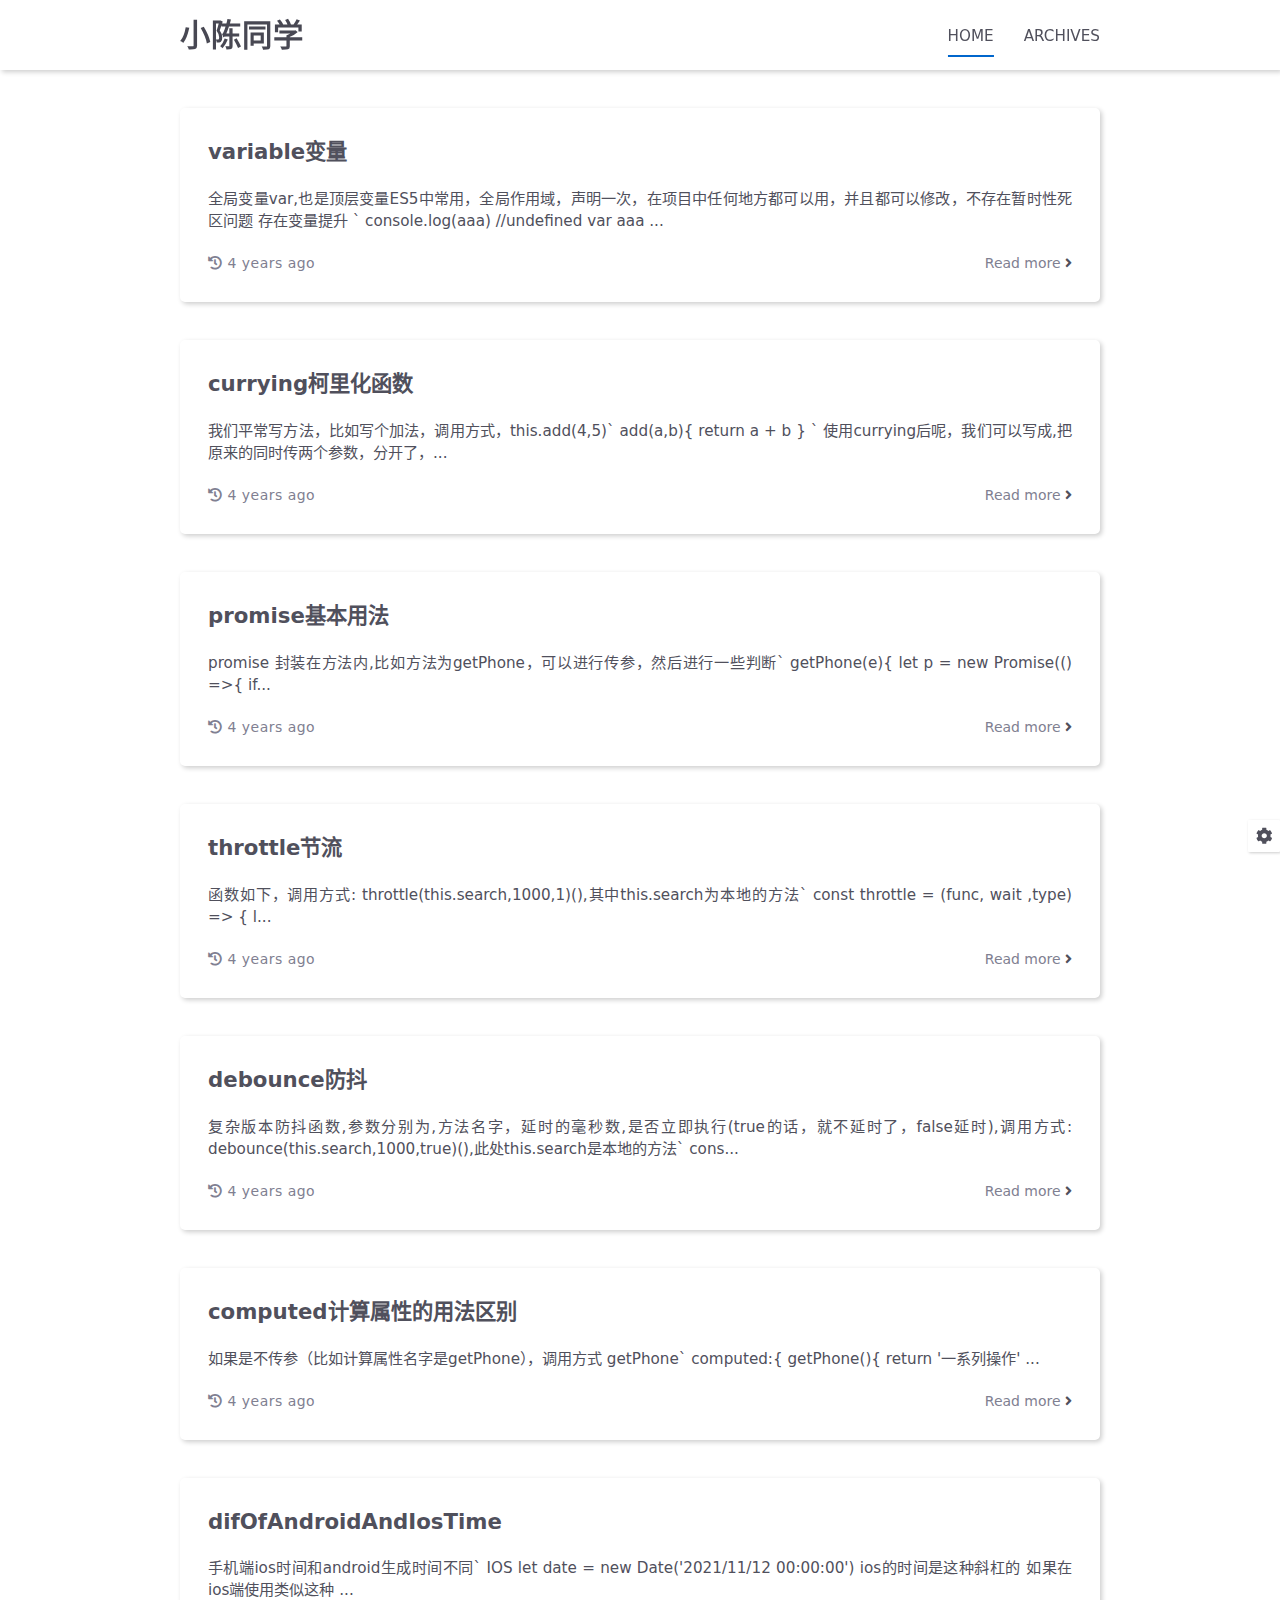
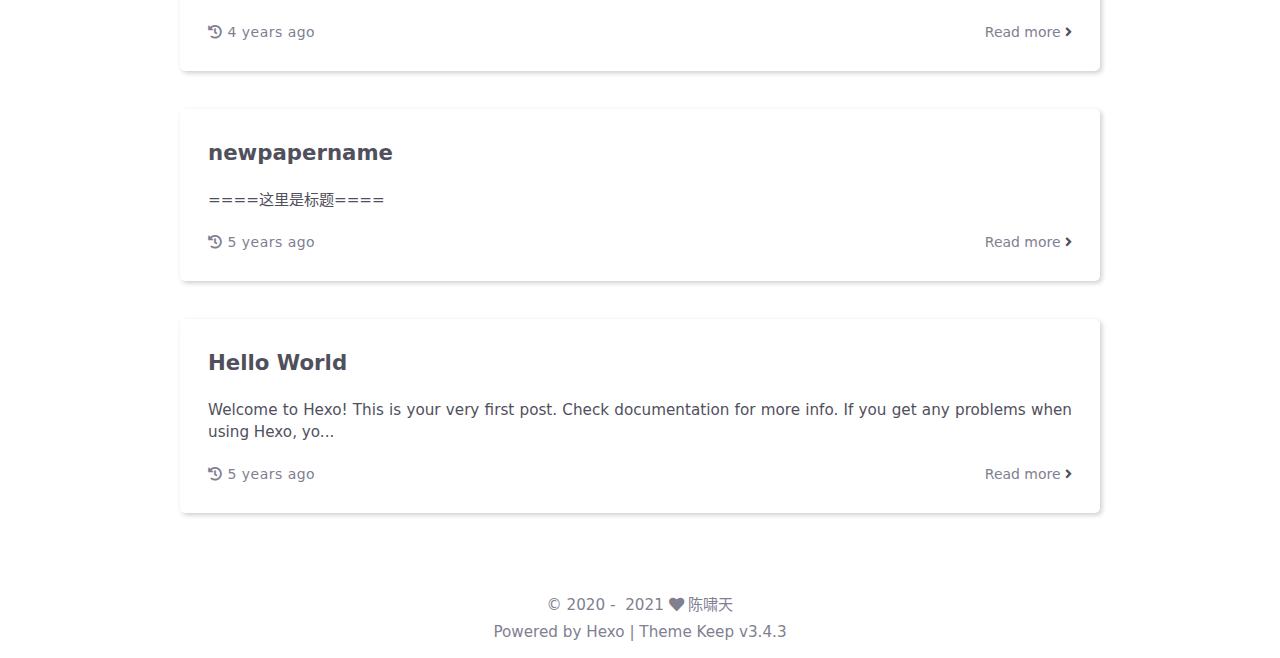
==== commit acce03a8: "Site updated: 2021-08-30 13:41:27" ====
--- a/index.html
+++ b/index.html
@@ -1,647 +1,321 @@
 <!DOCTYPE html>
-<html>
+<html lang="zh-cn">
 <head>
-  <meta charset="utf-8">
-  
-
-  
-  <title>小陈同学</title>
-  <meta name="viewport" content="width=device-width, initial-scale=1, maximum-scale=1">
-  <meta property="og:type" content="website">
-<meta property="og:title" content="小陈同学">
-<meta property="og:url" content="https://hexo.chenxt.top/index.html">
-<meta property="og:site_name" content="小陈同学">
-<meta property="og:locale" content="zh_CN">
-<meta property="article:author" content="小陈同学">
-<meta name="twitter:card" content="summary">
-  
-    <link rel="alternate" href="/atom.xml" title="小陈同学" type="application/atom+xml">
-  
-  
-    <link rel="icon" href="/favicon.png">
-  
-  
-    <link href="//fonts.googleapis.com/css?family=Source+Code+Pro" rel="stylesheet" type="text/css">
-  
-  
+    <meta charset="utf-8">
+    <meta name="viewport" content="width=device-width, initial-scale=1, maximum-scale=1">
+    <meta name="keywords" content="Hexo Theme Keep">
+    <meta name="description" content="Hexo Theme Keep">
+    <meta name="author" content="陈啸天">
+    
+    <title>
+        
+        小陈同学
+    </title>
+    
 <link rel="stylesheet" href="/css/style.css">
 
+    <link rel="shortcut icon" href="/images/logo.svg">
+    
+<link rel="stylesheet" href="/css/font-awesome.min.css">
+
+    <script id="hexo-configurations">
+    let KEEP = window.KEEP || {};
+    KEEP.hexo_config = {"hostname":"hexo.chenxt.top","root":"/","language":"zh-cn"};
+    KEEP.theme_config = {"toc":{"enable":false,"number":false,"expand_all":false,"init_open":false},"style":{"primary_color":"#0066CC","avatar":"/images/avatar.svg","favicon":"/images/logo.svg","article_img_align":"left","left_side_width":"260px","content_max_width":"920px","hover":{"shadow":false,"scale":false},"first_screen":{"enable":false,"background_img":"/images/bg.svg","description":"Keep writing and Keep loving."},"scroll":{"progress_bar":{"enable":false},"percent":{"enable":false}}},"local_search":{"enable":false,"preload":false},"code_copy":{"enable":false,"style":"default"},"pjax":{"enable":false},"lazyload":{"enable":false},"version":"3.4.3"};
+    KEEP.language_ago = {"second":"%s seconds ago","minute":"%s minutes ago","hour":"%s hours ago","day":"%s days ago","week":"%s weeks ago","month":"%s months ago","year":"%s years ago"};
+  </script>
 <meta name="generator" content="Hexo 5.4.0"></head>
 
+
 <body>
-  <div id="container">
-    <div id="wrap">
-      <header id="header">
-  <div id="banner"></div>
-  <div id="header-outer" class="outer">
-    <div id="header-title" class="inner">
-      <h1 id="logo-wrap">
-        <a href="/" id="logo">小陈同学</a>
-      </h1>
-      
-    </div>
-    <div id="header-inner" class="inner">
-      <nav id="main-nav">
-        <a id="main-nav-toggle" class="nav-icon"></a>
-        
-          <a class="main-nav-link" href="/">Home</a>
-        
-          <a class="main-nav-link" href="/archives">Archives</a>
-        
-      </nav>
-      <nav id="sub-nav">
-        
-          <a id="nav-rss-link" class="nav-icon" href="/atom.xml" title="RSS Feed"></a>
-        
-        <a id="nav-search-btn" class="nav-icon" title="Search"></a>
-      </nav>
-      <div id="search-form-wrap">
-        <form action="//google.com/search" method="get" accept-charset="UTF-8" class="search-form"><input type="search" name="q" class="search-form-input" placeholder="Search"><button type="submit" class="search-form-submit">&#xF002;</button><input type="hidden" name="sitesearch" value="https://hexo.chenxt.top"></form>
-      </div>
-    </div>
-  </div>
+<div class="progress-bar-container">
+    
+
+    
+</div>
+
+
+<main class="page-container">
+
+    
+
+    <div class="page-main-content">
+
+        <div class="page-main-content-top">
+            <header class="header-wrapper">
+
+    <div class="header-content">
+        <div class="left">
+            
+            <a class="logo-title" href="/">
+                小陈同学
+            </a>
+        </div>
+
+        <div class="right">
+            <div class="pc">
+                <ul class="menu-list">
+                    
+                        <li class="menu-item">
+                            <a class="active"
+                               href="/"
+                            >
+                                HOME
+                            </a>
+                        </li>
+                    
+                        <li class="menu-item">
+                            <a class=""
+                               href="/archives"
+                            >
+                                ARCHIVES
+                            </a>
+                        </li>
+                    
+                    
+                </ul>
+            </div>
+            <div class="mobile">
+                
+                <div class="icon-item menu-bar">
+                    <div class="menu-bar-middle"></div>
+                </div>
+            </div>
+        </div>
+    </div>
+
+    <div class="header-drawer">
+        <ul class="drawer-menu-list">
+            
+                <li class="drawer-menu-item flex-center">
+                    <a class="active"
+                       href="/">HOME</a>
+                </li>
+            
+                <li class="drawer-menu-item flex-center">
+                    <a class=""
+                       href="/archives">ARCHIVES</a>
+                </li>
+            
+        </ul>
+    </div>
+
+    <div class="window-mask"></div>
+
 </header>
-      <div class="outer">
-        <section id="main">
-  
-    <article id="post-variable变量" class="article article-type-post" itemscope itemprop="blogPost">
-  <div class="article-meta">
-    <a href="/2021/08/30/variable%E5%8F%98%E9%87%8F/" class="article-date">
-  <time datetime="2021-08-30T03:40:18.000Z" itemprop="datePublished">2021-08-30</time>
-</a>
-    
-  </div>
-  <div class="article-inner">
-    
-    
-      <header class="article-header">
-        
-  
-    <h1 itemprop="name">
-      <a class="article-title" href="/2021/08/30/variable%E5%8F%98%E9%87%8F/">variable变量</a>
-    </h1>
-  
-
-      </header>
-    
-    <div class="article-entry" itemprop="articleBody">
-      
-        <h3 id="全局变量var-也是顶层变量"><a href="#全局变量var-也是顶层变量" class="headerlink" title="全局变量var,也是顶层变量"></a>全局变量var,也是顶层变量</h3><pre><code>ES5中常用，全局作用域，声明一次，在项目中任何地方都可以用，并且都可以修改，不存在暂时性死区问题
+
+
+        </div>
+
+        <div class="page-main-content-middle">
+
+            <div class="main-content">
+
+                
+                    <div class="home-content-container fade-in-down-animation">
+    <ul class="home-article-list">
+        
+            <li class="home-article-item">
+
+                
+
+                <h3 class="home-article-title">
+                    <a href="/2021/08/30/variable%E5%8F%98%E9%87%8F/">
+                        variable变量
+                    </a>
+                </h3>
+
+                <div class="home-article-content markdown-body">
+                    
+                        全局变量var,也是顶层变量ES5中常用，全局作用域，声明一次，在项目中任何地方都可以用，并且都可以修改，不存在暂时性死区问题
 存在变量提升
 `
     console.log(aaa)        //undefined
-    var aaa = 1
-`
-为什么会打印undefined?原因如下，编译器把上述代码当成了这样执行:
-`
-    var aaa 
-    console.log(aaa)
-    aaa = 1
-`
-使用var，我们可以进行多次声明，后边声明的会覆盖掉之前的
-`
-    var b = 1
-    console.log(b)          //1
-    var b = 2
-    console.log(b)          //2
-`
-顶层对象，在浏览器环境中指window，在Node中指global
-`
-    var a = 1
-    console.log(window.a)   //1
-`
-如果在函数中使用使用var声明变量时候，变量是局部的
-`
-    var a = 20
-    function change()&#123;
-        var a = 30
-    &#125;
-    change()
-    console.log(a) // 20
-`
-而如果在函数内不使用var，该变量是全局的
-`
-    var a = 20
-    function change()&#123;
-        a = 30
-    &#125;
-    change()
-    console.log(a) // 30
-`
-</code></pre>
-<h3 id="let，let是局部变量，用法类似于var，但只作用于自己的作用域"><a href="#let，let是局部变量，用法类似于var，但只作用于自己的作用域" class="headerlink" title="let，let是局部变量，用法类似于var，但只作用于自己的作用域"></a>let，let是局部变量，用法类似于var，但只作用于自己的作用域</h3><pre><code>如果在作用域外使用，则会报错
-`
-    &#123;
-        let b = 1
-    &#125;
-    console.log(b)   // ReferenceError: b is not defined.
-`
-不存在变量提升
-`
-    console.log(a)  //ReferenceError
-    let a = 2
-`
-使用let声明变量前，该变量都不可用，也就是大家常说的“暂时性死区”
-let不允许在相同作用域中重复声明
-`
-    let a = 20
-    let a = 30
-    // Uncaught SyntaxError: Identifier &#39;a&#39; has already been declared
-`
-我们不能在函数内部重新声明参数
-`
-    function func(arg) &#123;
-        let arg;
-    &#125;
-    func()
-    // Uncaught SyntaxError: Identifier &#39;arg&#39; has already been declared
-`
-</code></pre>
-<h3 id="const"><a href="#const" class="headerlink" title="const"></a>const</h3><pre><code>const声明一个只读的常量，一旦声明，常量的值就不能改变
-`
-    const a = 1
-    a = 3
-    // TypeError: Assignment to constant variable.
-`
-这意味着，const一旦声明变量，就必须立即初始化，不能留到以后赋值
-`
-    const a;
-    // SyntaxError: Missing initializer in const declaration
-`
-如果之前用var或let声明过变量，再用const声明同样会报错
-`
-    var a = 20
-    let b = 20
-    const a = 30
-    const b = 30
-    // 都会报错
-`
-const实际上保证的并不是变量的值不得改动，而是变量指向的那个内存地址所保存的数据不得改动
-对于简单类型的数据，值就保存在变量指向的那个内存地址，因此等同于常量
-对于复杂类型的数据，变量指向的内存地址，保存的只是一个指向实际数据的指针，const只能保证这个指针是固定的，并不能确保改变量的结构不变
-`
-    const foo = &#123;&#125;;
-
-    // 为 foo 添加一个属性，可以成功
-    foo.prop = 123;
-    foo.prop // 123
-
-    // 将 foo 指向另一个对象，就会报错
-    foo = &#123;&#125;; // TypeError: &quot;foo&quot; is read-only
-`
-其它情况，const与let一致
-</code></pre>
-<h3 id="区别"><a href="#区别" class="headerlink" title="区别"></a>区别</h3><h4 id="变量提升"><a href="#变量提升" class="headerlink" title="变量提升"></a>变量提升</h4><pre><code>var声明的变量存在变量提升，即变量可以在声明之前调用，值为undefined
-let和const不存在变量提升，即它们所声明的变量一定要在声明后使用，否则报错
-`
-    // var
-    console.log(a)  // undefined
-    var a = 10
-
-    // let 
-    console.log(b)  // Cannot access &#39;b&#39; before initialization
-    let b = 10
-
-    // const
-    console.log(c)  // Cannot access &#39;c&#39; before initialization
-    const c = 10
-`
-</code></pre>
-<h4 id="暂时性死区"><a href="#暂时性死区" class="headerlink" title="暂时性死区"></a>暂时性死区</h4><pre><code>var不存在暂时性死区
-let和const存在暂时性死区，只有等到声明变量的那一行代码出现，才可以获取和使用该变量
-`
-    // var
-    console.log(a)  // undefined
-    var a = 10
-
-    // let
-    console.log(b)  // Cannot access &#39;b&#39; before initialization
-    let b = 10
-
-    // const
-    console.log(c)  // Cannot access &#39;c&#39; before initialization
-    const c = 10
-`
-</code></pre>
-<h4 id="块级作用域"><a href="#块级作用域" class="headerlink" title="块级作用域"></a>块级作用域</h4><pre><code>var不存在块级作用域
-let和const存在块级作用域
-`
-    // var
-    &#123;
-        var a = 20
-    &#125;
-    console.log(a)  // 20
-
-    // let
-    &#123;
-        let b = 20
-    &#125;
-    console.log(b)  // Uncaught ReferenceError: b is not defined
-
-    // const
-    &#123;
-        const c = 20
-    &#125;
-    console.log(c)  // Uncaught ReferenceError: c is not defined
-`
-</code></pre>
-<h4 id="重复声明"><a href="#重复声明" class="headerlink" title="重复声明"></a>重复声明</h4><pre><code>var允许重复声明变量
-let和const在同一作用域不允许重复声明变量
-`
-    // var
-    var a = 10
-    var a = 20 // 20
-
-    // let
-    let b = 10
-    let b = 20 // Identifier &#39;b&#39; has already been declared
-
-    // const
-    const c = 10
-    const c = 20 // Identifier &#39;c&#39; has already been declared
-`
-</code></pre>
-<h4 id="修改声明的变量"><a href="#修改声明的变量" class="headerlink" title="修改声明的变量"></a>修改声明的变量</h4><pre><code>var和let可以
-const声明一个只读的常量。一旦声明，常量的值就不能改变
-`
-    // var
-    var a = 10
-    a = 20
-    console.log(a)  // 20
-
-    //let
-    let b = 10
-    b = 20
-    console.log(b)  // 20
-
-    // const
-    const c = 10
-    c = 20
-    console.log(c) // Uncaught TypeError: Assignment to constant variable
-`
-</code></pre>
-<h4 id="使用"><a href="#使用" class="headerlink" title="使用"></a>使用</h4><pre><code>能用const的情况尽量使用const，其他情况下大多数使用let，避免使用var
-</code></pre>
-
-      
-    </div>
-    <footer class="article-footer">
-      <a data-url="https://hexo.chenxt.top/2021/08/30/variable%E5%8F%98%E9%87%8F/" data-id="cksy6vhmi00075wu53sbhdsc5" class="article-share-link">Share</a>
-      
-      
-    </footer>
-  </div>
-  
-</article>
-
-
-  
-    <article id="post-currying柯里化函数" class="article article-type-post" itemscope itemprop="blogPost">
-  <div class="article-meta">
-    <a href="/2021/08/30/currying%E6%9F%AF%E9%87%8C%E5%8C%96%E5%87%BD%E6%95%B0/" class="article-date">
-  <time datetime="2021-08-30T03:24:16.000Z" itemprop="datePublished">2021-08-30</time>
-</a>
-    
-  </div>
-  <div class="article-inner">
-    
-    
-      <header class="article-header">
-        
-  
-    <h1 itemprop="name">
-      <a class="article-title" href="/2021/08/30/currying%E6%9F%AF%E9%87%8C%E5%8C%96%E5%87%BD%E6%95%B0/">currying柯里化函数</a>
-    </h1>
-  
-
-      </header>
-    
-    <div class="article-entry" itemprop="articleBody">
-      
-        <h3 id="我们平常写方法，比如写个加法，调用方式，this-add-4-5"><a href="#我们平常写方法，比如写个加法，调用方式，this-add-4-5" class="headerlink" title="我们平常写方法，比如写个加法，调用方式，this.add(4,5)"></a>我们平常写方法，比如写个加法，调用方式，this.add(4,5)</h3><pre><code>`
+    var aaa ...
+                    
+                </div>
+
+                <div class="home-article-meta-info-container">
+    <div class="home-article-meta-info">
+        <span><i class="fas fa-history"></i>&nbsp;<span class="home-article-date" data-date="Mon Aug 30 2021 11:40:18 GMT+0800">2021-08-30</span></span>
+        
+        
+    </div>
+
+    <a href="/2021/08/30/variable%E5%8F%98%E9%87%8F/">Read more&nbsp;<i class="fas fa-angle-right"></i></a>
+</div>
+
+            </li>
+        
+            <li class="home-article-item">
+
+                
+
+                <h3 class="home-article-title">
+                    <a href="/2021/08/30/currying%E6%9F%AF%E9%87%8C%E5%8C%96%E5%87%BD%E6%95%B0/">
+                        currying柯里化函数
+                    </a>
+                </h3>
+
+                <div class="home-article-content markdown-body">
+                    
+                        我们平常写方法，比如写个加法，调用方式，this.add(4,5)`
     add(a,b)&#123;
         return a + b
     &#125;
 `
-</code></pre>
-<h3 id="使用currying后呢，我们可以写成-把原来的同时传两个参数，分开了，调用方式"><a href="#使用currying后呢，我们可以写成-把原来的同时传两个参数，分开了，调用方式" class="headerlink" title="使用currying后呢，我们可以写成,把原来的同时传两个参数，分开了，调用方式:"></a>使用currying后呢，我们可以写成,把原来的同时传两个参数，分开了，调用方式:</h3><pre><code>`
-    add(a)&#123;
-        return (b)=&gt;&#123;
-            return a + b
-        &#125;
-    &#125;
-`
-</code></pre>
-<h3 id="这么看上去好像没有必要，但是有时候我们比如封装了一个方法-但是我们有其中一个参数是固定的，比如我们总要算5-任意数"><a href="#这么看上去好像没有必要，但是有时候我们比如封装了一个方法-但是我们有其中一个参数是固定的，比如我们总要算5-任意数" class="headerlink" title="这么看上去好像没有必要，但是有时候我们比如封装了一个方法,但是我们有其中一个参数是固定的，比如我们总要算5+任意数"></a>这么看上去好像没有必要，但是有时候我们比如封装了一个方法,但是我们有其中一个参数是固定的，比如我们总要算5+任意数</h3><pre><code>`
-    add(a)&#123;
-        return (b) =&gt;&#123;
-            return a + b
-        &#125;
-    &#125;
-
-    let result = add(5)
-    console.log(result(6))      //11
-`
-</code></pre>
-<h4 id="注-这样就可以封装一些常用的方法，比如正则表达式这种，总要验证手机号啥的，就可以类似封装"><a href="#注-这样就可以封装一些常用的方法，比如正则表达式这种，总要验证手机号啥的，就可以类似封装" class="headerlink" title="注:这样就可以封装一些常用的方法，比如正则表达式这种，总要验证手机号啥的，就可以类似封装"></a>注:这样就可以封装一些常用的方法，比如正则表达式这种，总要验证手机号啥的，就可以类似封装</h4><h5 id="这只是简单用法，详细用法可以参考一下-https-www-jianshu-com-p-2975c25e4d71"><a href="#这只是简单用法，详细用法可以参考一下-https-www-jianshu-com-p-2975c25e4d71" class="headerlink" title="这只是简单用法，详细用法可以参考一下 https://www.jianshu.com/p/2975c25e4d71"></a>这只是简单用法，详细用法可以参考一下 <a target="_blank" rel="noopener" href="https://www.jianshu.com/p/2975c25e4d71">https://www.jianshu.com/p/2975c25e4d71</a></h5>
-      
-    </div>
-    <footer class="article-footer">
-      <a data-url="https://hexo.chenxt.top/2021/08/30/currying%E6%9F%AF%E9%87%8C%E5%8C%96%E5%87%BD%E6%95%B0/" data-id="cksy6vhm900005wu54xx1edk7" class="article-share-link">Share</a>
-      
-      
-    </footer>
-  </div>
-  
-</article>
-
-
-  
-    <article id="post-promise" class="article article-type-post" itemscope itemprop="blogPost">
-  <div class="article-meta">
-    <a href="/2021/08/30/promise/" class="article-date">
-  <time datetime="2021-08-30T03:15:09.000Z" itemprop="datePublished">2021-08-30</time>
-</a>
-    
-  </div>
-  <div class="article-inner">
-    
-    
-      <header class="article-header">
-        
-  
-    <h1 itemprop="name">
-      <a class="article-title" href="/2021/08/30/promise/">promise基本用法</a>
-    </h1>
-  
-
-      </header>
-    
-    <div class="article-entry" itemprop="articleBody">
-      
-        <h3 id="promise-封装在方法内-比如方法为getPhone，可以进行传参，然后进行一些判断"><a href="#promise-封装在方法内-比如方法为getPhone，可以进行传参，然后进行一些判断" class="headerlink" title="promise 封装在方法内,比如方法为getPhone，可以进行传参，然后进行一些判断"></a>promise 封装在方法内,比如方法为getPhone，可以进行传参，然后进行一些判断</h3><pre><code>`
+
+使用currying后呢，我们可以写成,把原来的同时传两个参数，分开了，...
+                    
+                </div>
+
+                <div class="home-article-meta-info-container">
+    <div class="home-article-meta-info">
+        <span><i class="fas fa-history"></i>&nbsp;<span class="home-article-date" data-date="Mon Aug 30 2021 11:24:16 GMT+0800">2021-08-30</span></span>
+        
+        
+    </div>
+
+    <a href="/2021/08/30/currying%E6%9F%AF%E9%87%8C%E5%8C%96%E5%87%BD%E6%95%B0/">Read more&nbsp;<i class="fas fa-angle-right"></i></a>
+</div>
+
+            </li>
+        
+            <li class="home-article-item">
+
+                
+
+                <h3 class="home-article-title">
+                    <a href="/2021/08/30/promise/">
+                        promise基本用法
+                    </a>
+                </h3>
+
+                <div class="home-article-content markdown-body">
+                    
+                        promise 封装在方法内,比如方法为getPhone，可以进行传参，然后进行一些判断`
     getPhone(e)&#123;
         let p = new Promise(() =&gt;&#123;
-            if(e == 0)&#123;
-                resolve(&#39;成功&#39;)
-            &#125;else&#123;
-                reject(&#39;失败&#39;)
-            &#125;
-        &#125;)
-        return p
-    &#125;,
-`
-</code></pre>
-<h3 id="以上的调用方式-其中resolve回来的参数，在res中，reject中的参数，在err中"><a href="#以上的调用方式-其中resolve回来的参数，在res中，reject中的参数，在err中" class="headerlink" title="以上的调用方式:,其中resolve回来的参数，在res中，reject中的参数，在err中"></a>以上的调用方式:,其中resolve回来的参数，在res中，reject中的参数，在err中</h3><pre><code>`
-    this.getPhone(0)
-    .then(res =&gt;&#123;
-        console.log(res)
-    &#125;)
-    .catch(err =&gt;&#123;
-        console.log(err)
-    &#125;)
-`
-</code></pre>
-<h3 id="promise-all，当包含的所有promise中执行完，再进行操作-注-有一个失败就算失败，两个都成功才算成功"><a href="#promise-all，当包含的所有promise中执行完，再进行操作-注-有一个失败就算失败，两个都成功才算成功" class="headerlink" title="promise.all，当包含的所有promise中执行完，再进行操作,注:有一个失败就算失败，两个都成功才算成功"></a>promise.all，当包含的所有promise中执行完，再进行操作,注:有一个失败就算失败，两个都成功才算成功</h3><pre><code>`
-    let result = Promise.all([this.getPhone(0),this.getPhone(1)])
-    result.then(res =&gt;&#123;
-        console.log(res)
-    &#125;)
-    .catch(err =&gt;&#123;
-        console.log(err)
-    &#125;)
-`
-</code></pre>
-
-      
-    </div>
-    <footer class="article-footer">
-      <a data-url="https://hexo.chenxt.top/2021/08/30/promise/" data-id="cksy6vhmg00055wu5boxfc6ci" class="article-share-link">Share</a>
-      
-      
-    </footer>
-  </div>
-  
-</article>
-
-
-  
-    <article id="post-throttle" class="article article-type-post" itemscope itemprop="blogPost">
-  <div class="article-meta">
-    <a href="/2021/08/30/throttle/" class="article-date">
-  <time datetime="2021-08-30T03:01:14.000Z" itemprop="datePublished">2021-08-30</time>
-</a>
-    
-  </div>
-  <div class="article-inner">
-    
-    
-      <header class="article-header">
-        
-  
-    <h1 itemprop="name">
-      <a class="article-title" href="/2021/08/30/throttle/">throttle节流</a>
-    </h1>
-  
-
-      </header>
-    
-    <div class="article-entry" itemprop="articleBody">
-      
-        <h3 id="函数如下，调用方式-throttle-this-search-1000-1-其中this-search为本地的方法"><a href="#函数如下，调用方式-throttle-this-search-1000-1-其中this-search为本地的方法" class="headerlink" title="函数如下，调用方式: throttle(this.search,1000,1)(),其中this.search为本地的方法"></a>函数如下，调用方式: throttle(this.search,1000,1)(),其中this.search为本地的方法</h3><pre><code>`
+            if...
+                    
+                </div>
+
+                <div class="home-article-meta-info-container">
+    <div class="home-article-meta-info">
+        <span><i class="fas fa-history"></i>&nbsp;<span class="home-article-date" data-date="Mon Aug 30 2021 11:15:09 GMT+0800">2021-08-30</span></span>
+        
+        
+    </div>
+
+    <a href="/2021/08/30/promise/">Read more&nbsp;<i class="fas fa-angle-right"></i></a>
+</div>
+
+            </li>
+        
+            <li class="home-article-item">
+
+                
+
+                <h3 class="home-article-title">
+                    <a href="/2021/08/30/throttle/">
+                        throttle节流
+                    </a>
+                </h3>
+
+                <div class="home-article-content markdown-body">
+                    
+                        函数如下，调用方式: throttle(this.search,1000,1)(),其中this.search为本地的方法`
     const throttle = (func, wait ,type) =&gt; &#123;
-        let previous = 0;
-        let timeout;
-        return function() &#123;
-            let context = this;
-            let args = arguments;
-            if(type===1)&#123;
-                let now = Date.now();
-                if (now - previous &gt; wait) &#123;
-                    func.apply(context, args);
-                    previous = now;
-                &#125;
-            &#125;else if(type===2)&#123;
-                if (!timeout) &#123;
-                    timeout = setTimeout(() =&gt; &#123;
-                        timeout = null;
-                        func.apply(context, args)
-                    &#125;, wait)
-                &#125;
-            &#125;
-        &#125;
-    &#125;
-`
-</code></pre>
-<h4 id="节流的意思，就是多少秒内，只允许执行一次。常用于监控页面滚动，鼠标不断点击事件"><a href="#节流的意思，就是多少秒内，只允许执行一次。常用于监控页面滚动，鼠标不断点击事件" class="headerlink" title="节流的意思，就是多少秒内，只允许执行一次。常用于监控页面滚动，鼠标不断点击事件"></a>节流的意思，就是多少秒内，只允许执行一次。常用于监控页面滚动，鼠标不断点击事件</h4>
-      
-    </div>
-    <footer class="article-footer">
-      <a data-url="https://hexo.chenxt.top/2021/08/30/throttle/" data-id="cksy6vhmh00065wu594qi1iiz" class="article-share-link">Share</a>
-      
-      
-    </footer>
-  </div>
-  
-</article>
-
-
-  
-    <article id="post-debounce" class="article article-type-post" itemscope itemprop="blogPost">
-  <div class="article-meta">
-    <a href="/2021/08/30/debounce/" class="article-date">
-  <time datetime="2021-08-30T02:55:53.000Z" itemprop="datePublished">2021-08-30</time>
-</a>
-    
-  </div>
-  <div class="article-inner">
-    
-    
-      <header class="article-header">
-        
-  
-    <h1 itemprop="name">
-      <a class="article-title" href="/2021/08/30/debounce/">debounce防抖</a>
-    </h1>
-  
-
-      </header>
-    
-    <div class="article-entry" itemprop="articleBody">
-      
-        <h3 id="复杂版本防抖函数-参数分别为-方法名字，延时的毫秒数-是否立即执行-true的话，就不延时了，false延时-调用方式-debounce-this-search-1000-true-此处this-search是本地的方法"><a href="#复杂版本防抖函数-参数分别为-方法名字，延时的毫秒数-是否立即执行-true的话，就不延时了，false延时-调用方式-debounce-this-search-1000-true-此处this-search是本地的方法" class="headerlink" title="复杂版本防抖函数,参数分别为,方法名字，延时的毫秒数,是否立即执行(true的话，就不延时了，false延时),调用方式: debounce(this.search,1000,true)(),此处this.search是本地的方法"></a>复杂版本防抖函数,参数分别为,方法名字，延时的毫秒数,是否立即执行(true的话，就不延时了，false延时),调用方式: debounce(this.search,1000,true)(),此处this.search是本地的方法</h3><pre><code>`
-    const debounce = (fn,delay,immediate) =&gt; &#123;
-        let timeout;
-        return function() &#123;
-            let context = this;
-            let args = arguments;
-            if (timeout) clearTimeout(timeout);
-            if (immediate) &#123;
-                var callNow = !timeout;
-                timeout = setTimeout(() =&gt; &#123;
-                    timeout = null;
-                &#125;, delay)
-                if (callNow) fn.apply(context, args)
-            &#125;
-            else &#123;
-                timeout = setTimeout(()=&gt;&#123;
-                    fn.apply(context, args)
-                &#125;, delay);
-            &#125;
-        &#125;
-    &#125;
-`
-</code></pre>
-<h3 id="简化版防抖-参数分别为，方法名字，延时毫秒数-调用方式-debounce-this-search-1000"><a href="#简化版防抖-参数分别为，方法名字，延时毫秒数-调用方式-debounce-this-search-1000" class="headerlink" title="简化版防抖,参数分别为，方法名字，延时毫秒数,调用方式,debounce(this.search,1000)()"></a>简化版防抖,参数分别为，方法名字，延时毫秒数,调用方式,debounce(this.search,1000)()</h3><pre><code>`
-    const debunce = (fn,delay) =&gt; &#123;
-        let timer = null
-        if(timer)&#123;
-            clearTimeout(timer)
-        &#125;
-        timer = setTimeout(fn,delay)
-    &#125;
-`
-</code></pre>
-<h4 id="防抖的意思是，触发后，多少秒后再执行。举个例子，就像电梯，上来一个人，电梯就会在比如5S后启动，然后在这5S内，又上来一个人，那么电梯就重新计时5S后启动。比较常用与监控页面大小变化或者输入监控"><a href="#防抖的意思是，触发后，多少秒后再执行。举个例子，就像电梯，上来一个人，电梯就会在比如5S后启动，然后在这5S内，又上来一个人，那么电梯就重新计时5S后启动。比较常用与监控页面大小变化或者输入监控" class="headerlink" title="防抖的意思是，触发后，多少秒后再执行。举个例子，就像电梯，上来一个人，电梯就会在比如5S后启动，然后在这5S内，又上来一个人，那么电梯就重新计时5S后启动。比较常用与监控页面大小变化或者输入监控"></a>防抖的意思是，触发后，多少秒后再执行。举个例子，就像电梯，上来一个人，电梯就会在比如5S后启动，然后在这5S内，又上来一个人，那么电梯就重新计时5S后启动。比较常用与监控页面大小变化或者输入监控</h4>
-      
-    </div>
-    <footer class="article-footer">
-      <a data-url="https://hexo.chenxt.top/2021/08/30/debounce/" data-id="cksy6vhme00025wu56e18hh91" class="article-share-link">Share</a>
-      
-      
-    </footer>
-  </div>
-  
-</article>
-
-
-  
-    <article id="post-computed" class="article article-type-post" itemscope itemprop="blogPost">
-  <div class="article-meta">
-    <a href="/2021/08/30/computed/" class="article-date">
-  <time datetime="2021-08-30T02:17:34.000Z" itemprop="datePublished">2021-08-30</time>
-</a>
-    
-  </div>
-  <div class="article-inner">
-    
-    
-      <header class="article-header">
-        
-  
-    <h1 itemprop="name">
-      <a class="article-title" href="/2021/08/30/computed/">computed计算属性的用法区别</a>
-    </h1>
-  
-
-      </header>
-    
-    <div class="article-entry" itemprop="articleBody">
-      
-        <h3 id="如果是不传参（比如计算属性名字是getPhone），调用方式-getPhone"><a href="#如果是不传参（比如计算属性名字是getPhone），调用方式-getPhone" class="headerlink" title="如果是不传参（比如计算属性名字是getPhone），调用方式 getPhone"></a>如果是不传参（比如计算属性名字是getPhone），调用方式 getPhone</h3><pre><code>`
+        l...
+                    
+                </div>
+
+                <div class="home-article-meta-info-container">
+    <div class="home-article-meta-info">
+        <span><i class="fas fa-history"></i>&nbsp;<span class="home-article-date" data-date="Mon Aug 30 2021 11:01:14 GMT+0800">2021-08-30</span></span>
+        
+        
+    </div>
+
+    <a href="/2021/08/30/throttle/">Read more&nbsp;<i class="fas fa-angle-right"></i></a>
+</div>
+
+            </li>
+        
+            <li class="home-article-item">
+
+                
+
+                <h3 class="home-article-title">
+                    <a href="/2021/08/30/debounce/">
+                        debounce防抖
+                    </a>
+                </h3>
+
+                <div class="home-article-content markdown-body">
+                    
+                        复杂版本防抖函数,参数分别为,方法名字，延时的毫秒数,是否立即执行(true的话，就不延时了，false延时),调用方式: debounce(this.search,1000,true)(),此处this.search是本地的方法`
+    cons...
+                    
+                </div>
+
+                <div class="home-article-meta-info-container">
+    <div class="home-article-meta-info">
+        <span><i class="fas fa-history"></i>&nbsp;<span class="home-article-date" data-date="Mon Aug 30 2021 10:55:53 GMT+0800">2021-08-30</span></span>
+        
+        
+    </div>
+
+    <a href="/2021/08/30/debounce/">Read more&nbsp;<i class="fas fa-angle-right"></i></a>
+</div>
+
+            </li>
+        
+            <li class="home-article-item">
+
+                
+
+                <h3 class="home-article-title">
+                    <a href="/2021/08/30/computed/">
+                        computed计算属性的用法区别
+                    </a>
+                </h3>
+
+                <div class="home-article-content markdown-body">
+                    
+                        如果是不传参（比如计算属性名字是getPhone），调用方式 getPhone`
     computed:&#123;
         getPhone()&#123;
             return &#39;一系列操作&#39;
-        &#125;
-    &#125;
-`
-</code></pre>
-<h3 id="其实不传参，有个默认的参数-相当于-event，调用方式-getPhone"><a href="#其实不传参，有个默认的参数-相当于-event，调用方式-getPhone" class="headerlink" title="其实不传参，有个默认的参数,相当于$event，调用方式 getPhone"></a>其实不传参，有个默认的参数,相当于$event，调用方式 getPhone</h3><pre><code>`
-    computed:&#123;
-        getPhone(e)&#123;
-            e则为 $event
-            return &#39;一系列操作&#39;
-        &#125;
-    &#125;
-`
-</code></pre>
-<h3 id="传参的情况-比如参数是phone，就是你传的参数，调用方式-getPhone-phone"><a href="#传参的情况-比如参数是phone，就是你传的参数，调用方式-getPhone-phone" class="headerlink" title="传参的情况,比如参数是phone，就是你传的参数，调用方式 getPhone(phone)"></a>传参的情况,比如参数是phone，就是你传的参数，调用方式 getPhone(phone)</h3><pre><code>`
-    computed:&#123;
-        getPhone()&#123;
-            return (phone) =&gt;&#123;
-                return &#39;一系列操作&#39;
-            &#125;
-        &#125;
-    &#125;
-`
-</code></pre>
-<h4 id="计算属性与methods方法的区别，计算属性有自己的缓存，相同参数只会调用一次，而methods不会，每次都要调用。所以计算属性性能更好"><a href="#计算属性与methods方法的区别，计算属性有自己的缓存，相同参数只会调用一次，而methods不会，每次都要调用。所以计算属性性能更好" class="headerlink" title="计算属性与methods方法的区别，计算属性有自己的缓存，相同参数只会调用一次，而methods不会，每次都要调用。所以计算属性性能更好"></a>计算属性与methods方法的区别，计算属性有自己的缓存，相同参数只会调用一次，而methods不会，每次都要调用。所以计算属性性能更好</h4>
-      
-    </div>
-    <footer class="article-footer">
-      <a data-url="https://hexo.chenxt.top/2021/08/30/computed/" data-id="cksy6vhmd00015wu57shx8ipy" class="article-share-link">Share</a>
-      
-      
-    </footer>
-  </div>
-  
-</article>
-
-
-  
-    <article id="post-difOfAndroidAndIosTime" class="article article-type-post" itemscope itemprop="blogPost">
-  <div class="article-meta">
-    <a href="/2021/08/25/difOfAndroidAndIosTime/" class="article-date">
-  <time datetime="2021-08-25T02:50:18.000Z" itemprop="datePublished">2021-08-25</time>
-</a>
-    
-  </div>
-  <div class="article-inner">
-    
-    
-      <header class="article-header">
-        
-  
-    <h1 itemprop="name">
-      <a class="article-title" href="/2021/08/25/difOfAndroidAndIosTime/">difOfAndroidAndIosTime</a>
-    </h1>
-  
-
-      </header>
-    
-    <div class="article-entry" itemprop="articleBody">
-      
-        <h3 id="手机端ios时间和android生成时间不同"><a href="#手机端ios时间和android生成时间不同" class="headerlink" title="手机端ios时间和android生成时间不同"></a>手机端ios时间和android生成时间不同</h3><pre><code>`
+    ...
+                    
+                </div>
+
+                <div class="home-article-meta-info-container">
+    <div class="home-article-meta-info">
+        <span><i class="fas fa-history"></i>&nbsp;<span class="home-article-date" data-date="Mon Aug 30 2021 10:17:34 GMT+0800">2021-08-30</span></span>
+        
+        
+    </div>
+
+    <a href="/2021/08/30/computed/">Read more&nbsp;<i class="fas fa-angle-right"></i></a>
+</div>
+
+            </li>
+        
+            <li class="home-article-item">
+
+                
+
+                <h3 class="home-article-title">
+                    <a href="/2021/08/25/difOfAndroidAndIosTime/">
+                        difOfAndroidAndIosTime
+                    </a>
+                </h3>
+
+                <div class="home-article-content markdown-body">
+                    
+                        手机端ios时间和android生成时间不同`
 IOS
 
     let date = new Date(&#39;2021/11/12 00:00:00&#39;)
@@ -650,213 +324,200 @@
 
     如果在ios端使用类似这种
 
-    let date = new Date(&#39;2021-11-12 00:00:00&#39;)
-
-    则会报错
-    
-    Invalid Date
-
-Android
-
-    let date = new Date(&#39;2021-11-12 00:00:00&#39;)
-
-    android的时间是这种横杠的
-`
-</code></pre>
-
-      
-    </div>
-    <footer class="article-footer">
-      <a data-url="https://hexo.chenxt.top/2021/08/25/difOfAndroidAndIosTime/" data-id="cksy6vhmi00085wu55s7b9fop" class="article-share-link">Share</a>
-      
-      
-    </footer>
-  </div>
-  
-</article>
-
-
-  
-    <article id="post-newpapername" class="article article-type-post" itemscope itemprop="blogPost">
-  <div class="article-meta">
-    <a href="/2021/08/20/newpapername/" class="article-date">
-  <time datetime="2021-08-20T08:09:00.000Z" itemprop="datePublished">2021-08-20</time>
-</a>
-    
-  </div>
-  <div class="article-inner">
-    
-    
-      <header class="article-header">
-        
-  
-    <h1 itemprop="name">
-      <a class="article-title" href="/2021/08/20/newpapername/">newpapername</a>
-    </h1>
-  
-
-      </header>
-    
-    <div class="article-entry" itemprop="articleBody">
-      
-        <p>====<br>这里是标题<br>====</p>
-
-      
-    </div>
-    <footer class="article-footer">
-      <a data-url="https://hexo.chenxt.top/2021/08/20/newpapername/" data-id="cksy6vhmf00035wu5aidgftgj" class="article-share-link">Share</a>
-      
-      
-    </footer>
-  </div>
-  
-</article>
-
-
-  
-    <article id="post-hello-world" class="article article-type-post" itemscope itemprop="blogPost">
-  <div class="article-meta">
-    <a href="/2021/08/20/hello-world/" class="article-date">
-  <time datetime="2021-08-20T07:11:53.654Z" itemprop="datePublished">2021-08-20</time>
-</a>
-    
-  </div>
-  <div class="article-inner">
-    
-    
-      <header class="article-header">
-        
-  
-    <h1 itemprop="name">
-      <a class="article-title" href="/2021/08/20/hello-world/">Hello World</a>
-    </h1>
-  
-
-      </header>
-    
-    <div class="article-entry" itemprop="articleBody">
-      
-        <p>Welcome to <a target="_blank" rel="noopener" href="https://hexo.io/">Hexo</a>! This is your very first post. Check <a target="_blank" rel="noopener" href="https://hexo.io/docs/">documentation</a> for more info. If you get any problems when using Hexo, you can find the answer in <a target="_blank" rel="noopener" href="https://hexo.io/docs/troubleshooting.html">troubleshooting</a> or you can ask me on <a target="_blank" rel="noopener" href="https://github.com/hexojs/hexo/issues">GitHub</a>.</p>
-<h2 id="Quick-Start"><a href="#Quick-Start" class="headerlink" title="Quick Start"></a>Quick Start</h2><h3 id="Create-a-new-post"><a href="#Create-a-new-post" class="headerlink" title="Create a new post"></a>Create a new post</h3><figure class="highlight bash"><table><tr><td class="gutter"><pre><span class="line">1</span><br></pre></td><td class="code"><pre><span class="line">$ hexo new <span class="string">&quot;My New Post&quot;</span></span><br></pre></td></tr></table></figure>
-
-<p>More info: <a target="_blank" rel="noopener" href="https://hexo.io/docs/writing.html">Writing</a></p>
-<h3 id="Run-server"><a href="#Run-server" class="headerlink" title="Run server"></a>Run server</h3><figure class="highlight bash"><table><tr><td class="gutter"><pre><span class="line">1</span><br></pre></td><td class="code"><pre><span class="line">$ hexo server</span><br></pre></td></tr></table></figure>
-
-<p>More info: <a target="_blank" rel="noopener" href="https://hexo.io/docs/server.html">Server</a></p>
-<h3 id="Generate-static-files"><a href="#Generate-static-files" class="headerlink" title="Generate static files"></a>Generate static files</h3><figure class="highlight bash"><table><tr><td class="gutter"><pre><span class="line">1</span><br></pre></td><td class="code"><pre><span class="line">$ hexo generate</span><br></pre></td></tr></table></figure>
-
-<p>More info: <a target="_blank" rel="noopener" href="https://hexo.io/docs/generating.html">Generating</a></p>
-<h3 id="Deploy-to-remote-sites"><a href="#Deploy-to-remote-sites" class="headerlink" title="Deploy to remote sites"></a>Deploy to remote sites</h3><figure class="highlight bash"><table><tr><td class="gutter"><pre><span class="line">1</span><br></pre></td><td class="code"><pre><span class="line">$ hexo deploy</span><br></pre></td></tr></table></figure>
-
-<p>More info: <a target="_blank" rel="noopener" href="https://hexo.io/docs/one-command-deployment.html">Deployment</a></p>
-
-      
-    </div>
-    <footer class="article-footer">
-      <a data-url="https://hexo.chenxt.top/2021/08/20/hello-world/" data-id="cksy6vhmg00045wu52jmih7d6" class="article-share-link">Share</a>
-      
-      
-    </footer>
-  </div>
-  
-</article>
-
-
-  
-
-
-</section>
-        
-          <aside id="sidebar">
-  
-    
-
-  
-    
-
-  
-    
-  
-    
-  <div class="widget-wrap">
-    <h3 class="widget-title">Archives</h3>
-    <div class="widget">
-      <ul class="archive-list"><li class="archive-list-item"><a class="archive-list-link" href="/archives/2021/08/">八月 2021</a></li></ul>
-    </div>
-  </div>
-
-
-  
-    
-  <div class="widget-wrap">
-    <h3 class="widget-title">Recent Posts</h3>
-    <div class="widget">
-      <ul>
-        
-          <li>
-            <a href="/2021/08/30/variable%E5%8F%98%E9%87%8F/">variable变量</a>
-          </li>
-        
-          <li>
-            <a href="/2021/08/30/currying%E6%9F%AF%E9%87%8C%E5%8C%96%E5%87%BD%E6%95%B0/">currying柯里化函数</a>
-          </li>
-        
-          <li>
-            <a href="/2021/08/30/promise/">promise基本用法</a>
-          </li>
-        
-          <li>
-            <a href="/2021/08/30/throttle/">throttle节流</a>
-          </li>
-        
-          <li>
-            <a href="/2021/08/30/debounce/">debounce防抖</a>
-          </li>
-        
-      </ul>
-    </div>
-  </div>
-
-  
-</aside>
-        
-      </div>
-      <footer id="footer">
-  
-  <div class="outer">
-    <div id="footer-info" class="inner">
-      &copy; 2021 小陈同学<br>
-      Powered by <a href="http://hexo.io/" target="_blank">Hexo</a>
-    </div>
-  </div>
+   ...
+                    
+                </div>
+
+                <div class="home-article-meta-info-container">
+    <div class="home-article-meta-info">
+        <span><i class="fas fa-history"></i>&nbsp;<span class="home-article-date" data-date="Wed Aug 25 2021 10:50:18 GMT+0800">2021-08-25</span></span>
+        
+        
+    </div>
+
+    <a href="/2021/08/25/difOfAndroidAndIosTime/">Read more&nbsp;<i class="fas fa-angle-right"></i></a>
+</div>
+
+            </li>
+        
+            <li class="home-article-item">
+
+                
+
+                <h3 class="home-article-title">
+                    <a href="/2021/08/20/newpapername/">
+                        newpapername
+                    </a>
+                </h3>
+
+                <div class="home-article-content markdown-body">
+                    
+                        ====这里是标题====
+
+                    
+                </div>
+
+                <div class="home-article-meta-info-container">
+    <div class="home-article-meta-info">
+        <span><i class="fas fa-history"></i>&nbsp;<span class="home-article-date" data-date="Fri Aug 20 2021 16:09:00 GMT+0800">2021-08-20</span></span>
+        
+        
+    </div>
+
+    <a href="/2021/08/20/newpapername/">Read more&nbsp;<i class="fas fa-angle-right"></i></a>
+</div>
+
+            </li>
+        
+            <li class="home-article-item">
+
+                
+
+                <h3 class="home-article-title">
+                    <a href="/2021/08/20/hello-world/">
+                        Hello World
+                    </a>
+                </h3>
+
+                <div class="home-article-content markdown-body">
+                    
+                        Welcome to Hexo! This is your very first post. Check documentation for more info. If you get any problems when using Hexo, yo...
+                    
+                </div>
+
+                <div class="home-article-meta-info-container">
+    <div class="home-article-meta-info">
+        <span><i class="fas fa-history"></i>&nbsp;<span class="home-article-date" data-date="Fri Aug 20 2021 15:11:53 GMT+0800">2021-08-20</span></span>
+        
+        
+    </div>
+
+    <a href="/2021/08/20/hello-world/">Read more&nbsp;<i class="fas fa-angle-right"></i></a>
+</div>
+
+            </li>
+        
+    </ul>
+
+    <div class="home-paginator">
+        <div class="paginator">
+    
+
+    
+</div>
+
+    </div>
+</div>
+
+
+                
+            </div>
+
+        </div>
+
+        <div class="page-main-content-bottom">
+            <footer class="footer">
+    <div class="info-container">
+        <div class="copyright-info info-item">
+            &copy;
+            
+              <span>2020</span>&nbsp;-&nbsp;
+            
+            2021&nbsp;<i class="fas fa-heart icon-animate"></i>&nbsp;<a href="/">陈啸天</a>
+        </div>
+        
+        <div class="theme-info info-item">
+            Powered by <a target="_blank" href="https://hexo.io">Hexo</a>&nbsp;|&nbsp;Theme&nbsp;<a class="theme-version" target="_blank" href="https://github.com/XPoet/hexo-theme-keep">Keep v3.4.3</a>
+        </div>
+        
+    </div>
 </footer>
-    </div>
-    <nav id="mobile-nav">
-  
-    <a href="/" class="mobile-nav-link">Home</a>
-  
-    <a href="/archives" class="mobile-nav-link">Archives</a>
-  
-</nav>
-    
-
-<script src="//ajax.googleapis.com/ajax/libs/jquery/2.0.3/jquery.min.js"></script>
-
-
-  
-<link rel="stylesheet" href="/fancybox/jquery.fancybox.css">
-
-  
-<script src="/fancybox/jquery.fancybox.pack.js"></script>
-
-
-
-
-<script src="/js/script.js"></script>
-
-
-
-
-  </div>
+
+        </div>
+    </div>
+
+    
+
+    <div class="right-bottom-side-tools">
+        <div class="side-tools-container">
+    <ul class="side-tools-list">
+        <li class="tools-item tool-font-adjust-plus flex-center">
+            <i class="fas fa-search-plus"></i>
+        </li>
+
+        <li class="tools-item tool-font-adjust-minus flex-center">
+            <i class="fas fa-search-minus"></i>
+        </li>
+
+        <li class="tools-item tool-expand-width flex-center">
+            <i class="fas fa-arrows-alt-h"></i>
+        </li>
+
+        <li class="tools-item tool-dark-light-toggle flex-center">
+            <i class="fas fa-moon"></i>
+        </li>
+
+        <!-- rss -->
+        
+
+        
+            <li class="tools-item tool-scroll-to-top flex-center">
+                <i class="fas fa-arrow-up"></i>
+            </li>
+        
+
+        <li class="tools-item tool-scroll-to-bottom flex-center">
+            <i class="fas fa-arrow-down"></i>
+        </li>
+    </ul>
+
+    <ul class="exposed-tools-list">
+        <li class="tools-item tool-toggle-show flex-center">
+            <i class="fas fa-cog fa-spin"></i>
+        </li>
+        
+    </ul>
+</div>
+
+    </div>
+
+    
+
+    <div class="image-viewer-container">
+    <img src="">
+</div>
+
+
+    
+
+</main>
+
+
+
+
+
+<script src="/js/utils.js"></script>
+
+<script src="/js/main.js"></script>
+
+<script src="/js/header-shrink.js"></script>
+
+<script src="/js/back2top.js"></script>
+
+<script src="/js/dark-light-toggle.js"></script>
+
+
+
+
+
+
+
+
+<div class="post-scripts">
+    
+</div>
+
+
+
 </body>
-</html>+</html>
--- a/css/style.css
+++ b/css/style.css
@@ -1,1216 +1,837 @@
+:root {
+  --background-color: #fff;
+  --second-background-color: #f7f7f7;
+  --primary-color: #06c;
+  --first-text-color: #484853;
+  --second-text-color: #4c4c57;
+  --third-text-color: #808091;
+  --fourth-text-color: #ededef;
+  --default-text-color: #50505c;
+  --border-color: #b3b3b3;
+  --selection-color: #0075eb;
+  --shadow-color: rgba(0,0,0,0.2);
+  --shadow-hover-color: rgba(0,0,0,0.28);
+  --scrollbar-color: #595967;
+  --scroll-bar-bg-color: #e6e6e6;
+  --link-color: #484853;
+  --copyright-info-color: #c03;
+  --avatar-background-color: #06c;
+  --pjax-progress-bar-color: linear-gradient(45deg, #f10006, #ef5b00, #e59c01, #19ca05, #00cab5, #0264c8, #c303c3);
+}
+@media (prefers-color-scheme: light) {
+  :root {
+    --background-color: #fff;
+    --second-background-color: #f7f7f7;
+    --primary-color: #06c;
+    --first-text-color: #484853;
+    --second-text-color: #4c4c57;
+    --third-text-color: #808091;
+    --fourth-text-color: #ededef;
+    --default-text-color: #50505c;
+    --border-color: #b3b3b3;
+    --selection-color: #0075eb;
+    --shadow-color: rgba(0,0,0,0.2);
+    --shadow-hover-color: rgba(0,0,0,0.28);
+    --scrollbar-color: #595967;
+    --scroll-bar-bg-color: #e6e6e6;
+    --link-color: #484853;
+    --copyright-info-color: #c03;
+    --avatar-background-color: #06c;
+    --pjax-progress-bar-color: linear-gradient(45deg, #f10006, #ef5b00, #e59c01, #19ca05, #00cab5, #0264c8, #c303c3);
+  }
+}
+@media (prefers-color-scheme: dark) {
+  :root {
+    --background-color: #383940;
+    --second-background-color: #32333a;
+    --primary-color: #06c;
+    --first-text-color: #d2d2d7;
+    --second-text-color: #cbcbd1;
+    --third-text-color: #9595a2;
+    --fourth-text-color: #242429;
+    --default-text-color: #bebec6;
+    --border-color: #5c5e6a;
+    --selection-color: #0075eb;
+    --shadow-color: rgba(128,128,128,0.2);
+    --shadow-hover-color: rgba(128,128,128,0.28);
+    --scrollbar-color: #32333a;
+    --scroll-bar-bg-color: #5c5e6a;
+    --link-color: #c5c5cc;
+    --copyright-info-color: #a30029;
+    --avatar-background-color: #005cb8;
+    --pjax-progress-bar-color: linear-gradient(45deg, #ea404a, #ea722f, #e9a71f, #67e559, #18ecec, #1b85f1, #ee1dee);
+  }
+}
+.light-mode {
+  --background-color: #fff;
+  --second-background-color: #f7f7f7;
+  --primary-color: #06c;
+  --first-text-color: #484853;
+  --second-text-color: #4c4c57;
+  --third-text-color: #808091;
+  --fourth-text-color: #ededef;
+  --default-text-color: #50505c;
+  --border-color: #b3b3b3;
+  --selection-color: #0075eb;
+  --shadow-color: rgba(0,0,0,0.2);
+  --shadow-hover-color: rgba(0,0,0,0.28);
+  --scrollbar-color: #595967;
+  --scroll-bar-bg-color: #e6e6e6;
+  --link-color: #484853;
+  --copyright-info-color: #c03;
+  --avatar-background-color: #06c;
+  --pjax-progress-bar-color: linear-gradient(45deg, #f10006, #ef5b00, #e59c01, #19ca05, #00cab5, #0264c8, #c303c3);
+}
+.dark-mode {
+  --background-color: #383940;
+  --second-background-color: #32333a;
+  --primary-color: #06c;
+  --first-text-color: #d2d2d7;
+  --second-text-color: #cbcbd1;
+  --third-text-color: #9595a2;
+  --fourth-text-color: #242429;
+  --default-text-color: #bebec6;
+  --border-color: #5c5e6a;
+  --selection-color: #0075eb;
+  --shadow-color: rgba(128,128,128,0.2);
+  --shadow-hover-color: rgba(128,128,128,0.28);
+  --scrollbar-color: #32333a;
+  --scroll-bar-bg-color: #5c5e6a;
+  --link-color: #c5c5cc;
+  --copyright-info-color: #a30029;
+  --avatar-background-color: #005cb8;
+  --pjax-progress-bar-color: linear-gradient(45deg, #ea404a, #ea722f, #e9a71f, #67e559, #18ecec, #1b85f1, #ee1dee);
+}
+.fade-in-down-animation {
+  animation-fill-mode: both;
+  animation-duration: 1s;
+  animation-name: fade-in-down;
+}
+.title-hover-animation {
+  display: inline-block;
+  position: relative;
+  border-bottom: none;
+  line-height: 1.3;
+  vertical-align: top;
+  color: var(--second-text-color);
+}
+.title-hover-animation::before {
+  content: "";
+  position: absolute;
+  width: 100%;
+  height: 2px;
+  bottom: -4px;
+  left: 0;
+  background-color: var(--second-text-color);
+  visibility: hidden;
+  transform: scaleX(0);
+  transition-property: color, background, box-shadow, border-color, visibility, transform;
+  transition-delay: 0s, 0s, 0s, 0s, 0s, 0s;
+  transition-duration: 0.2s, 0.2s, 0.2s, 0.2s, 0.2s, 0.2s;
+  transition-timing-function: ease, ease, ease, ease, ease-in-out, ease-in-out;
+}
+.title-hover-animation:hover::before {
+  visibility: visible;
+  transform: scaleX(1);
+}
+@-moz-keyframes fade-in-down {
+  0% {
+    opacity: 0;
+    transform: translateY(-50px);
+  }
+  100% {
+    opacity: 1;
+    transform: translateY(0);
+  }
+}
+@-webkit-keyframes fade-in-down {
+  0% {
+    opacity: 0;
+    transform: translateY(-50px);
+  }
+  100% {
+    opacity: 1;
+    transform: translateY(0);
+  }
+}
+@-o-keyframes fade-in-down {
+  0% {
+    opacity: 0;
+    transform: translateY(-50px);
+  }
+  100% {
+    opacity: 1;
+    transform: translateY(0);
+  }
+}
+@keyframes fade-in-down {
+  0% {
+    opacity: 0;
+    transform: translateY(-50px);
+  }
+  100% {
+    opacity: 1;
+    transform: translateY(0);
+  }
+}
+@-moz-keyframes icon-animate {
+  0%, 100% {
+    transform: scale(1);
+  }
+  10%, 30% {
+    transform: scale(0.88);
+  }
+  20%, 40%, 60%, 80% {
+    transform: scale(1.08);
+  }
+  50%, 70% {
+    transform: scale(1.08);
+  }
+}
+@-webkit-keyframes icon-animate {
+  0%, 100% {
+    transform: scale(1);
+  }
+  10%, 30% {
+    transform: scale(0.88);
+  }
+  20%, 40%, 60%, 80% {
+    transform: scale(1.08);
+  }
+  50%, 70% {
+    transform: scale(1.08);
+  }
+}
+@-o-keyframes icon-animate {
+  0%, 100% {
+    transform: scale(1);
+  }
+  10%, 30% {
+    transform: scale(0.88);
+  }
+  20%, 40%, 60%, 80% {
+    transform: scale(1.08);
+  }
+  50%, 70% {
+    transform: scale(1.08);
+  }
+}
+@keyframes icon-animate {
+  0%, 100% {
+    transform: scale(1);
+  }
+  10%, 30% {
+    transform: scale(0.88);
+  }
+  20%, 40%, 60%, 80% {
+    transform: scale(1.08);
+  }
+  50%, 70% {
+    transform: scale(1.08);
+  }
+}
+* {
+  transition-property: color, background, box-shadow, border-color;
+  transition-delay: 0s, 0s, 0s, 0s;
+  transition-duration: 0.2s, 0.2s, 0.2s, 0.2s;
+  transition-timing-function: ease, ease, ease, ease;
+}
+*::-webkit-scrollbar {
+  width: 6px;
+  height: 6px;
+  transition: all 0.2s ease;
+}
+*::-webkit-scrollbar-thumb {
+  background: var(--scrollbar-color);
+  border-radius: 1px;
+}
+*::-webkit-scrollbar-track {
+  background: var(--scroll-bar-bg-color);
+}
+html,
 body {
-  width: 100%;
-}
-body:before,
-body:after {
-  content: "";
-  display: table;
-}
-body:after {
-  clear: both;
-}
-html,
-body,
-div,
-span,
-applet,
-object,
-iframe,
-h1,
-h2,
-h3,
-h4,
-h5,
-h6,
-p,
-blockquote,
-pre,
-a,
-abbr,
-acronym,
-address,
-big,
-cite,
-code,
-del,
-dfn,
-em,
-img,
-ins,
-kbd,
-q,
-s,
-samp,
-small,
-strike,
-strong,
-sub,
-sup,
-tt,
-var,
-dl,
-dt,
-dd,
-ol,
-ul,
-li,
-fieldset,
-form,
-label,
-legend,
-table,
-caption,
-tbody,
-tfoot,
-thead,
-tr,
-th,
-td {
   margin: 0;
   padding: 0;
+  color: var(--default-text-color);
+  background: var(--background-color);
+  font-family: Optima-Regular, Optima, -apple-system, system-ui, Segoe UI, Roboto, Ubuntu, Cantarell, Noto Sans, sans-serif, BlinkMacSystemFont, Helvetica Neue, PingFang SC, Hiragino Sans GB, Microsoft YaHei, Arial;
+  font-weight: 400;
+  font-size: 15.2px;
+  line-height: 22px;
+}
+html::-webkit-scrollbar,
+body::-webkit-scrollbar {
+  width: 8px;
+  height: 8px;
+}
+@media (max-width: 780px) {
+  html,
+  body {
+    font-size: 14.591999999999999px;
+    line-height: 21.119999999999997px;
+  }
+}
+@media (max-width: 500px) {
+  html,
+  body {
+    font-size: 13.68px;
+    line-height: 19.8px;
+  }
+}
+::selection {
+  background: var(--selection-color);
+  color: #fff;
+}
+ul,
+ol,
+li {
+  padding: 0;
+  margin: 0;
+  list-style: none;
+}
+a {
+  text-decoration: none;
+  color: var(--default-text-color);
+}
+a i,
+a span {
+  color: var(--default-text-color);
+}
+a:hover,
+a:active {
+  text-decoration: none !important;
+  color: var(--primary-color);
+}
+a:hover i,
+a:active i,
+a:hover span,
+a:active span {
+  color: var(--primary-color);
+}
+img[lazyload] {
+  padding: 10px;
+  margin: 20px auto !important;
+  cursor: not-allowed;
+  pointer-events: none;
+}
+button {
+  padding: 0;
+  margin: 0;
   border: 0;
-  outline: 0;
-  font-weight: inherit;
-  font-style: inherit;
-  font-family: inherit;
-  font-size: 100%;
-  vertical-align: baseline;
-}
-body {
-  line-height: 1;
-  color: #000;
-  background: #fff;
-}
-ol,
-ul {
-  list-style: none;
-}
-table {
-  border-collapse: separate;
-  border-spacing: 0;
-  vertical-align: middle;
-}
-caption,
-th,
-td {
-  text-align: left;
-  font-weight: normal;
-  vertical-align: middle;
-}
-a img {
-  border: none;
-}
-input,
-button {
-  margin: 0;
-  padding: 0;
-}
-input::-moz-focus-inner,
-button::-moz-focus-inner {
-  border: 0;
-  padding: 0;
-}
-@font-face {
-  font-family: FontAwesome;
-  font-style: normal;
-  font-weight: normal;
-  src: url("fonts/fontawesome-webfont.eot?v=#4.0.3");
-  src: url("fonts/fontawesome-webfont.eot?#iefix&v=#4.0.3") format("embedded-opentype"), url("fonts/fontawesome-webfont.woff?v=#4.0.3") format("woff"), url("fonts/fontawesome-webfont.ttf?v=#4.0.3") format("truetype"), url("fonts/fontawesome-webfont.svg#fontawesomeregular?v=#4.0.3") format("svg");
-}
-html,
-body,
-#container {
-  height: 100%;
-}
-body {
-  background: #eee;
-  font: 14px -apple-system, BlinkMacSystemFont, "Segoe UI", "Roboto", "Oxygen", "Ubuntu", "Cantarell", "Fira Sans", "Droid Sans", "Helvetica Neue", sans-serif;
-  -webkit-text-size-adjust: 100%;
-}
-.outer {
-  max-width: 1220px;
-  margin: 0 auto;
-  padding: 0 20px;
-}
-.outer:before,
-.outer:after {
-  content: "";
-  display: table;
-}
-.outer:after {
-  clear: both;
-}
-.inner {
-  display: inline;
-  float: left;
-  width: 98.33333333333333%;
-  margin: 0 0.833333333333333%;
-}
-.left,
-.alignleft {
-  float: left;
-}
-.right,
-.alignright {
-  float: right;
+  outline: none;
+  cursor: pointer;
+  background: transparent;
+}
+.btn {
+  display: inline-block;
+  position: relative;
+  text-align: center;
+  cursor: pointer;
+  white-space: nowrap;
+  border-radius: 5px;
+  padding: 8px 16px;
+  background: var(--background-color);
+  box-shadow: 2px 2px 5px var(--shadow-color);
+  transition-property: color, background, box-shadow, border-color, transform;
+  transition-delay: 0s, 0s, 0s, 0s, 0s;
+  transition-duration: 0.2s, 0.2s, 0.2s, 0.2s, 0.2s;
+  transition-timing-function: ease, ease, ease, ease, linear;
+}
+.btn:hover {
+  color: var(--background-color);
+  background: var(--primary-color);
+}
+.flex-center {
+  display: flex;
+  justify-content: center;
+  align-items: center;
 }
 .clear {
   clear: both;
 }
-#container {
+.markdown-body {
+  font-size: 1rem;
+}
+.markdown-body blockquote {
+  box-sizing: border-box;
+  border-left: 5px solid var(--default-text-color);
+  margin: 20px 0;
+  color: var(--default-text-color);
+  background: var(--second-background-color);
+}
+.markdown-body blockquote p,
+.markdown-body blockquote ul,
+.markdown-body blockquote ol {
+  padding: 5px 5px 5px 10px;
+}
+.markdown-body p {
+  line-height: 2;
+  color: var(--default-text-color);
+}
+.markdown-body a {
   position: relative;
-}
-.mobile-nav-on {
-  overflow: hidden;
-}
-#wrap {
-  height: 100%;
-  width: 100%;
-  position: absolute;
-  top: 0;
-  left: 0;
-  -webkit-transition: 0.2s ease-out;
-  -moz-transition: 0.2s ease-out;
-  -ms-transition: 0.2s ease-out;
-  transition: 0.2s ease-out;
-  z-index: 1;
-  background: #eee;
-}
-.mobile-nav-on #wrap {
-  left: 280px;
-}
-@media screen and (min-width: 768px) {
-  #main {
-    display: inline;
-    float: left;
-    width: 73.33333333333333%;
-    margin: 0 0.833333333333333%;
-  }
-}
-.article-date,
-.article-category-link,
-.archive-year,
-.widget-title {
+  outline: 0;
   text-decoration: none;
-  text-transform: uppercase;
-  letter-spacing: 2px;
-  color: #999;
-  margin-bottom: 1em;
-  margin-left: 5px;
-  line-height: 1em;
-  text-shadow: 0 1px #fff;
-  font-weight: bold;
-}
-.article-inner,
-.archive-article-inner {
-  background: #fff;
-  -webkit-box-shadow: 1px 2px 3px #ddd;
-  box-shadow: 1px 2px 3px #ddd;
-  border: 1px solid #ddd;
-  border-radius: 3px;
-}
-.article-entry h1,
-.widget h1 {
-  font-size: 2em;
-}
-.article-entry h2,
-.widget h2 {
-  font-size: 1.5em;
-}
-.article-entry h3,
-.widget h3 {
-  font-size: 1.3em;
-}
-.article-entry h4,
-.widget h4 {
-  font-size: 1.2em;
-}
-.article-entry h5,
-.widget h5 {
-  font-size: 1em;
-}
-.article-entry h6,
-.widget h6 {
-  font-size: 1em;
-  color: #999;
-}
-.article-entry hr,
-.widget hr {
-  border: 1px dashed #ddd;
-}
-.article-entry strong,
-.widget strong {
-  font-weight: bold;
-}
-.article-entry em,
-.widget em,
-.article-entry cite,
-.widget cite {
-  font-style: italic;
-}
-.article-entry sup,
-.widget sup,
-.article-entry sub,
-.widget sub {
-  font-size: 0.75em;
-  line-height: 0;
+  overflow-wrap: break-word;
+  cursor: pointer;
+  border-bottom: 1px solid var(--third-text-color);
+  box-sizing: border-box;
+  padding-bottom: 2px;
+}
+.markdown-body a .fas,
+.markdown-body a .far,
+.markdown-body a fab {
+  margin: 0 2px 0 6px;
   position: relative;
-  vertical-align: baseline;
-}
-.article-entry sup,
-.widget sup {
-  top: -0.5em;
-}
-.article-entry sub,
-.widget sub {
-  bottom: -0.2em;
-}
-.article-entry small,
-.widget small {
-  font-size: 0.85em;
-}
-.article-entry acronym,
-.widget acronym,
-.article-entry abbr,
-.widget abbr {
-  border-bottom: 1px dotted;
-}
-.article-entry ul,
-.widget ul,
-.article-entry ol,
-.widget ol,
-.article-entry dl,
-.widget dl {
-  margin: 0 20px;
-  line-height: 1.6em;
-}
-.article-entry ul ul,
-.widget ul ul,
-.article-entry ol ul,
-.widget ol ul,
-.article-entry ul ol,
-.widget ul ol,
-.article-entry ol ol,
-.widget ol ol {
-  margin-top: 0;
-  margin-bottom: 0;
-}
-.article-entry ul,
-.widget ul {
+  color: var(--third-text-color);
+  font-size: 0.88rem;
+}
+.markdown-body a:hover {
+  text-decoration: underline;
+}
+.markdown-body a:hover::after {
+  background: var(--primary-color);
+}
+.markdown-body strong {
+  color: var(--default-text-color);
+}
+.markdown-body em {
+  color: var(--default-text-color);
+}
+.markdown-body ul > li,
+.markdown-body ol > li {
+  margin-left: 16px;
+  line-height: 2rem;
+}
+.markdown-body ul li {
   list-style: disc;
 }
-.article-entry ol,
-.widget ol {
+.markdown-body ul li ul li {
+  list-style: circle;
+}
+.markdown-body ul li ul li ul li {
+  list-style: square;
+}
+.markdown-body ol li {
   list-style: decimal;
 }
-.article-entry dt,
-.widget dt {
-  font-weight: bold;
-}
-#header {
-  height: 300px;
-  position: relative;
-  border-bottom: 1px solid #ddd;
-}
-#header:before,
-#header:after {
-  content: "";
-  position: absolute;
-  left: 0;
-  right: 0;
-  height: 40px;
-}
-#header:before {
-  top: 0;
-  background: -webkit-linear-gradient(rgba(0,0,0,0.2), transparent);
-  background: -moz-linear-gradient(rgba(0,0,0,0.2), transparent);
-  background: -ms-linear-gradient(rgba(0,0,0,0.2), transparent);
-  background: linear-gradient(rgba(0,0,0,0.2), transparent);
-}
-#header:after {
-  bottom: 0;
-  background: -webkit-linear-gradient(transparent, rgba(0,0,0,0.2));
-  background: -moz-linear-gradient(transparent, rgba(0,0,0,0.2));
-  background: -ms-linear-gradient(transparent, rgba(0,0,0,0.2));
-  background: linear-gradient(transparent, rgba(0,0,0,0.2));
-}
-#header-outer {
-  height: 100%;
-  position: relative;
-}
-#header-inner {
-  position: relative;
-  overflow: hidden;
-}
-#banner {
-  position: absolute;
-  top: 0;
-  left: 0;
-  width: 100%;
-  height: 100%;
-  background: url("images/banner.jpg") center #000;
-  -webkit-background-size: cover;
-  -moz-background-size: cover;
-  background-size: cover;
-  z-index: -1;
-}
-#header-title {
-  text-align: center;
-  height: 40px;
-  position: absolute;
-  top: 50%;
-  left: 0;
-  margin-top: -20px;
-}
-#logo,
-#subtitle {
-  text-decoration: none;
-  color: #fff;
-  font-weight: 300;
-  text-shadow: 0 1px 4px rgba(0,0,0,0.3);
-}
-#logo {
-  font-size: 40px;
-  line-height: 40px;
-  letter-spacing: 2px;
-}
-#subtitle {
-  font-size: 16px;
-  line-height: 16px;
-  letter-spacing: 1px;
-}
-#subtitle-wrap {
-  margin-top: 16px;
-}
-#main-nav {
-  float: left;
-  margin-left: -15px;
-}
-.nav-icon,
-.main-nav-link {
-  float: left;
-  color: #fff;
-  opacity: 0.6;
-  text-decoration: none;
-  text-shadow: 0 1px rgba(0,0,0,0.2);
-  -webkit-transition: opacity 0.2s;
-  -moz-transition: opacity 0.2s;
-  -ms-transition: opacity 0.2s;
-  transition: opacity 0.2s;
+.markdown-body ol li ol li {
+  list-style: upper-alpha;
+}
+.markdown-body ol li ol li ol li {
+  list-style: upper-roman;
+}
+.markdown-body li {
+  color: var(--default-text-color);
+}
+.markdown-body h1,
+.markdown-body h2,
+.markdown-body h3,
+.markdown-body h4,
+.markdown-body h5,
+.markdown-body h6 {
+  color: var(--second-text-color);
+  line-height: 1.5;
+}
+@media (max-width: 780px) {
+  .markdown-body h1,
+  .markdown-body h2,
+  .markdown-body h3,
+  .markdown-body h4,
+  .markdown-body h5,
+  .markdown-body h6 {
+    line-height: 1.25;
+  }
+}
+.markdown-body h1 {
+  font-size: 1.8rem;
+  font-weight: 600;
+}
+@media (max-width: 780px) {
+  .markdown-body h1 {
+    font-size: 1.7rem;
+  }
+}
+.markdown-body h2 {
+  font-size: 1.7rem;
+  font-weight: 600;
+}
+@media (max-width: 780px) {
+  .markdown-body h2 {
+    font-size: 1.6rem;
+  }
+}
+.markdown-body h3 {
+  font-size: 1.6rem;
+  font-weight: 550;
+}
+@media (max-width: 780px) {
+  .markdown-body h3 {
+    font-size: 1.5rem;
+  }
+}
+.markdown-body h4 {
+  font-size: 1.5rem;
+  font-weight: 550;
+}
+@media (max-width: 780px) {
+  .markdown-body h4 {
+    font-size: 1.4rem;
+  }
+}
+.markdown-body h5 {
+  font-size: 1.28rem;
+  font-weight: 500;
+}
+@media (max-width: 780px) {
+  .markdown-body h5 {
+    font-size: 1.18rem;
+  }
+}
+.markdown-body h6 {
+  font-size: 1.2rem;
+  font-weight: 500;
+  line-height: 1.2;
+}
+@media (max-width: 780px) {
+  .markdown-body h6 {
+    font-size: 1.1rem;
+    line-height: 1.1;
+  }
+}
+.markdown-body img {
+  box-sizing: border-box;
+  max-width: 100%;
+  cursor: zoom-in;
   display: block;
-  padding: 20px 15px;
-}
-.nav-icon:hover,
-.main-nav-link:hover {
-  opacity: 1;
-}
-.nav-icon {
-  font-family: FontAwesome;
-  text-align: center;
-  font-size: 14px;
-  width: 14px;
-  height: 14px;
-  padding: 20px 15px;
-  position: relative;
-  cursor: pointer;
-}
-.main-nav-link {
-  font-weight: 300;
-  letter-spacing: 1px;
-}
-@media screen and (max-width: 479px) {
-  .main-nav-link {
-    display: none;
-  }
-}
-#main-nav-toggle {
-  display: none;
-}
-#main-nav-toggle:before {
-  content: "\f0c9";
-}
-@media screen and (max-width: 479px) {
-  #main-nav-toggle {
-    display: block;
-  }
-}
-#sub-nav {
-  float: right;
-  margin-right: -15px;
-}
-#nav-rss-link:before {
-  content: "\f09e";
-}
-#nav-search-btn:before {
-  content: "\f002";
-}
-#search-form-wrap {
-  position: absolute;
-  top: 15px;
-  width: 150px;
-  height: 30px;
-  right: -150px;
-  opacity: 0;
-  -webkit-transition: 0.2s ease-out;
-  -moz-transition: 0.2s ease-out;
-  -ms-transition: 0.2s ease-out;
-  transition: 0.2s ease-out;
-}
-#search-form-wrap.on {
-  opacity: 1;
-  right: 0;
-}
-@media screen and (max-width: 479px) {
-  #search-form-wrap {
-    width: 100%;
-    right: -100%;
-  }
-}
-.search-form {
-  position: absolute;
-  top: 0;
-  left: 0;
-  right: 0;
-  background: #fff;
-  padding: 5px 15px;
-  border-radius: 15px;
-  -webkit-box-shadow: 0 0 10px rgba(0,0,0,0.3);
-  box-shadow: 0 0 10px rgba(0,0,0,0.3);
-}
-.search-form-input {
-  border: none;
-  background: none;
-  color: #555;
-  width: 100%;
-  font: 13px -apple-system, BlinkMacSystemFont, "Segoe UI", "Roboto", "Oxygen", "Ubuntu", "Cantarell", "Fira Sans", "Droid Sans", "Helvetica Neue", sans-serif;
-  outline: none;
-}
-.search-form-input::-webkit-search-results-decoration,
-.search-form-input::-webkit-search-cancel-button {
-  -webkit-appearance: none;
-}
-.search-form-submit {
-  position: absolute;
-  top: 50%;
-  right: 10px;
-  margin-top: -7px;
-  font: 13px FontAwesome;
-  border: none;
-  background: none;
-  color: #bbb;
-  cursor: pointer;
-}
-.search-form-submit:hover,
-.search-form-submit:focus {
-  color: #777;
-}
-.article {
-  margin: 50px 0;
-}
-.article-inner {
-  overflow: hidden;
-}
-.article-meta:before,
-.article-meta:after {
-  content: "";
-  display: table;
-}
-.article-meta:after {
-  clear: both;
-}
-.article-date {
-  float: left;
-}
-.article-category {
-  float: left;
-  line-height: 1em;
-  color: #ccc;
-  text-shadow: 0 1px #fff;
-  margin-left: 8px;
-}
-.article-category:before {
-  content: "\2022";
-}
-.article-category-link {
-  margin: 0 12px 1em;
-}
-.article-header {
-  padding: 20px 20px 0;
-}
-.article-title {
-  text-decoration: none;
-  font-size: 2em;
-  font-weight: bold;
-  color: #555;
-  line-height: 1.1em;
-  -webkit-transition: color 0.2s;
-  -moz-transition: color 0.2s;
-  -ms-transition: color 0.2s;
-  transition: color 0.2s;
-}
-a.article-title:hover {
-  color: #258fb8;
-}
-.article-entry {
-  color: #555;
-  padding: 0 20px;
-}
-.article-entry:before,
-.article-entry:after {
-  content: "";
-  display: table;
-}
-.article-entry:after {
-  clear: both;
-}
-.article-entry p,
-.article-entry table {
-  line-height: 1.6em;
-  margin: 1.6em 0;
-}
-.article-entry h1,
-.article-entry h2,
-.article-entry h3,
-.article-entry h4,
-.article-entry h5,
-.article-entry h6 {
-  font-weight: bold;
-}
-.article-entry h1,
-.article-entry h2,
-.article-entry h3,
-.article-entry h4,
-.article-entry h5,
-.article-entry h6 {
-  line-height: 1.1em;
-  margin: 1.1em 0;
-}
-.article-entry a {
-  color: #258fb8;
-  text-decoration: none;
-}
-.article-entry a:hover {
-  text-decoration: underline;
-}
-.article-entry ul,
-.article-entry ol,
-.article-entry dl {
-  margin-top: 1.6em;
-  margin-bottom: 1.6em;
-}
-.article-entry img,
-.article-entry video {
-  max-width: 100%;
-  height: auto;
-  display: block;
-  margin: auto;
-}
-.article-entry iframe {
-  border: none;
-}
-.article-entry table {
-  width: 100%;
+  box-shadow: 0 0 2px var(--shadow-color);
+  transition-property: color, background, box-shadow, border-color, padding, margin;
+  transition-delay: 0s, 0s, 0s, 0s, 0s, 0s;
+  transition-duration: 0.2s, 0.2s, 0.2s, 0.2s, 0.2s, 0.2s;
+  transition-timing-function: ease, ease, ease, ease, linear, linear;
+  margin: 10px 0 2px;
+}
+.markdown-body > table {
+  border-spacing: 0;
   border-collapse: collapse;
-  border-spacing: 0;
-}
-.article-entry th {
-  font-weight: bold;
-  border-bottom: 3px solid #ddd;
-  padding-bottom: 0.5em;
-}
-.article-entry td {
-  border-bottom: 1px solid #ddd;
-  padding: 10px 0;
-}
-.article-entry blockquote {
-  font-family: Georgia, "Times New Roman", serif;
-  font-size: 1.4em;
-  margin: 1.6em 20px;
-  text-align: center;
-}
-.article-entry blockquote footer {
-  font-size: 14px;
-  margin: 1.6em 0;
-  font-family: -apple-system, BlinkMacSystemFont, "Segoe UI", "Roboto", "Oxygen", "Ubuntu", "Cantarell", "Fira Sans", "Droid Sans", "Helvetica Neue", sans-serif;
-}
-.article-entry blockquote footer cite:before {
-  content: "—";
-  padding: 0 0.5em;
-}
-.article-entry .pullquote {
-  text-align: left;
-  width: 45%;
-  margin: 0;
-}
-.article-entry .pullquote.left {
-  margin-left: 0.5em;
-  margin-right: 1em;
-}
-.article-entry .pullquote.right {
-  margin-right: 0.5em;
-  margin-left: 1em;
-}
-.article-entry .caption {
-  color: #999;
-  display: block;
-  font-size: 0.9em;
-  margin-top: 0.5em;
-  position: relative;
-  text-align: center;
-}
-.article-entry .video-container {
-  position: relative;
-  padding-top: 56.25%;
-  height: 0;
-  overflow: hidden;
-}
-.article-entry .video-container iframe,
-.article-entry .video-container object,
-.article-entry .video-container embed {
-  position: absolute;
-  top: 0;
-  left: 0;
-  width: 100%;
-  height: 100%;
-  margin-top: 0;
-}
-.article-more-link a {
-  display: inline-block;
-  line-height: 1em;
-  padding: 6px 15px;
-  border-radius: 15px;
-  background: #eee;
-  color: #999;
-  text-shadow: 0 1px #fff;
-  text-decoration: none;
-}
-.article-more-link a:hover {
-  background: #258fb8;
-  color: #fff;
-  text-decoration: none;
-  text-shadow: 0 1px #1e7293;
-}
-.article-footer {
-  font-size: 0.85em;
-  line-height: 1.6em;
-  border-top: 1px solid #ddd;
-  padding-top: 1.6em;
-  margin: 0 20px 20px;
-}
-.article-footer:before,
-.article-footer:after {
-  content: "";
-  display: table;
-}
-.article-footer:after {
-  clear: both;
-}
-.article-footer a {
-  color: #999;
-  text-decoration: none;
-}
-.article-footer a:hover {
-  color: #555;
-}
-.article-tag-list-item {
-  float: left;
-  margin-right: 10px;
-}
-.article-tag-list-link:before {
-  content: "#";
-}
-.article-comment-link {
-  float: right;
-}
-.article-comment-link:before {
-  content: "\f075";
-  font-family: FontAwesome;
-  padding-right: 8px;
-}
-.article-share-link {
-  cursor: pointer;
-  float: right;
-  margin-left: 20px;
-}
-.article-share-link:before {
-  content: "\f064";
-  font-family: FontAwesome;
-  padding-right: 6px;
-}
-#article-nav {
-  position: relative;
-}
-#article-nav:before,
-#article-nav:after {
-  content: "";
-  display: table;
-}
-#article-nav:after {
-  clear: both;
-}
-@media screen and (min-width: 768px) {
-  #article-nav {
-    margin: 50px 0;
-  }
-  #article-nav:before {
-    width: 8px;
-    height: 8px;
-    position: absolute;
-    top: 50%;
-    left: 50%;
-    margin-top: -4px;
-    margin-left: -4px;
-    content: "";
-    border-radius: 50%;
-    background: #ddd;
-    -webkit-box-shadow: 0 1px 2px #fff;
-    box-shadow: 0 1px 2px #fff;
-  }
-}
-.article-nav-link-wrap {
-  text-decoration: none;
-  text-shadow: 0 1px #fff;
-  color: #999;
-  -webkit-box-sizing: border-box;
-  -moz-box-sizing: border-box;
-  box-sizing: border-box;
-  margin-top: 50px;
-  text-align: center;
-  display: block;
-}
-.article-nav-link-wrap:hover {
-  color: #555;
-}
-@media screen and (min-width: 768px) {
-  .article-nav-link-wrap {
-    width: 50%;
-    margin-top: 0;
-  }
-}
-@media screen and (min-width: 768px) {
-  #article-nav-newer {
-    float: left;
-    text-align: right;
-    padding-right: 20px;
-  }
-}
-@media screen and (min-width: 768px) {
-  #article-nav-older {
-    float: right;
-    text-align: left;
-    padding-left: 20px;
-  }
-}
-.article-nav-caption {
-  text-transform: uppercase;
-  letter-spacing: 2px;
-  color: #ddd;
-  line-height: 1em;
-  font-weight: bold;
-}
-#article-nav-newer .article-nav-caption {
-  margin-right: -2px;
-}
-.article-nav-title {
-  font-size: 0.85em;
-  line-height: 1.6em;
-  margin-top: 0.5em;
-}
-.article-share-box {
-  position: absolute;
-  display: none;
-  background: #fff;
-  -webkit-box-shadow: 1px 2px 10px rgba(0,0,0,0.2);
-  box-shadow: 1px 2px 10px rgba(0,0,0,0.2);
-  border-radius: 3px;
-  margin-left: -145px;
-  overflow: hidden;
-  z-index: 1;
-}
-.article-share-box.on {
-  display: block;
-}
-.article-share-input {
-  width: 100%;
-  background: none;
-  -webkit-box-sizing: border-box;
-  -moz-box-sizing: border-box;
-  box-sizing: border-box;
-  font: 14px -apple-system, BlinkMacSystemFont, "Segoe UI", "Roboto", "Oxygen", "Ubuntu", "Cantarell", "Fira Sans", "Droid Sans", "Helvetica Neue", sans-serif;
-  padding: 0 15px;
-  color: #555;
-  outline: none;
-  border: 1px solid #ddd;
-  border-radius: 3px 3px 0 0;
-  height: 36px;
-  line-height: 36px;
-}
-.article-share-links {
-  background: #eee;
-}
-.article-share-links:before,
-.article-share-links:after {
-  content: "";
-  display: table;
-}
-.article-share-links:after {
-  clear: both;
-}
-.article-share-twitter,
-.article-share-facebook,
-.article-share-pinterest,
-.article-share-google {
-  width: 50px;
-  height: 36px;
-  display: block;
-  float: left;
-  position: relative;
-  color: #999;
-  text-shadow: 0 1px #fff;
-}
-.article-share-twitter:before,
-.article-share-facebook:before,
-.article-share-pinterest:before,
-.article-share-google:before {
-  font-size: 20px;
-  font-family: FontAwesome;
-  width: 20px;
-  height: 20px;
-  position: absolute;
-  top: 50%;
-  left: 50%;
-  margin-top: -10px;
-  margin-left: -10px;
-  text-align: center;
-}
-.article-share-twitter:hover,
-.article-share-facebook:hover,
-.article-share-pinterest:hover,
-.article-share-google:hover {
-  color: #fff;
-}
-.article-share-twitter:before {
-  content: "\f099";
-}
-.article-share-twitter:hover {
-  background: #00aced;
-  text-shadow: 0 1px #008abe;
-}
-.article-share-facebook:before {
-  content: "\f09a";
-}
-.article-share-facebook:hover {
-  background: #3b5998;
-  text-shadow: 0 1px #2f477a;
-}
-.article-share-pinterest:before {
-  content: "\f0d2";
-}
-.article-share-pinterest:hover {
-  background: #cb2027;
-  text-shadow: 0 1px #a21a1f;
-}
-.article-share-google:before {
-  content: "\f0d5";
-}
-.article-share-google:hover {
-  background: #dd4b39;
-  text-shadow: 0 1px #be3221;
-}
-.article-gallery {
-  background: #000;
-  position: relative;
-}
-.article-gallery-photos {
-  position: relative;
-  overflow: hidden;
-}
-.article-gallery-img {
-  display: none;
-  max-width: 100%;
-}
-.article-gallery-img:first-child {
-  display: block;
-}
-.article-gallery-img.loaded {
-  position: absolute;
-  display: block;
-}
-.article-gallery-img img {
-  display: block;
-  max-width: 100%;
-  margin: 0 auto;
-}
-#comments {
-  background: #fff;
-  -webkit-box-shadow: 1px 2px 3px #ddd;
-  box-shadow: 1px 2px 3px #ddd;
-  padding: 20px;
-  border: 1px solid #ddd;
-  border-radius: 3px;
-  margin: 50px 0;
-}
-#comments a {
-  color: #258fb8;
-}
-.archives-wrap {
-  margin: 50px 0;
-}
-.archives:before,
-.archives:after {
-  content: "";
-  display: table;
-}
-.archives:after {
-  clear: both;
-}
-.archive-year-wrap {
-  margin-bottom: 1em;
-}
-.archives {
-  -webkit-column-gap: 10px;
-  -moz-column-gap: 10px;
-  column-gap: 10px;
-}
-@media screen and (min-width: 480px) and (max-width: 767px) {
-  .archives {
-    -webkit-column-count: 2;
-    -moz-column-count: 2;
-    column-count: 2;
-  }
-}
-@media screen and (min-width: 768px) {
-  .archives {
-    -webkit-column-count: 3;
-    -moz-column-count: 3;
-    column-count: 3;
-  }
-}
-.archive-article {
-  -webkit-column-break-inside: avoid;
-  page-break-inside: avoid;
-  overflow: hidden;
-  break-inside: avoid-column;
-}
-.archive-article-inner {
+  width: 100%;
+  overflow: auto;
+}
+.markdown-body > table td,
+.markdown-body > table th {
+  padding: 0;
+}
+.markdown-body > table th {
+  font-weight: 600;
+}
+.markdown-body > table td,
+.markdown-body > table th {
+  padding: 6px 13px;
+  border: 1px solid var(--border-color);
+}
+.markdown-body > table tr {
+  background-color: var(--background-color);
+  border: 1px solid var(--fourth-text-color);
+}
+.markdown-body > table tr:nth-child(2n) {
+  background-color: var(--second-background-color);
+}
+:root {
+  --background-color: #fff;
+  --second-background-color: #f7f7f7;
+  --primary-color: #06c;
+  --first-text-color: #484853;
+  --second-text-color: #4c4c57;
+  --third-text-color: #808091;
+  --fourth-text-color: #ededef;
+  --default-text-color: #50505c;
+  --border-color: #b3b3b3;
+  --selection-color: #0075eb;
+  --shadow-color: rgba(0,0,0,0.2);
+  --shadow-hover-color: rgba(0,0,0,0.28);
+  --scrollbar-color: #595967;
+  --scroll-bar-bg-color: #e6e6e6;
+  --link-color: #484853;
+  --copyright-info-color: #c03;
+  --avatar-background-color: #06c;
+  --pjax-progress-bar-color: linear-gradient(45deg, #f10006, #ef5b00, #e59c01, #19ca05, #00cab5, #0264c8, #c303c3);
+}
+@media (prefers-color-scheme: light) {
+  :root {
+    --background-color: #fff;
+    --second-background-color: #f7f7f7;
+    --primary-color: #06c;
+    --first-text-color: #484853;
+    --second-text-color: #4c4c57;
+    --third-text-color: #808091;
+    --fourth-text-color: #ededef;
+    --default-text-color: #50505c;
+    --border-color: #b3b3b3;
+    --selection-color: #0075eb;
+    --shadow-color: rgba(0,0,0,0.2);
+    --shadow-hover-color: rgba(0,0,0,0.28);
+    --scrollbar-color: #595967;
+    --scroll-bar-bg-color: #e6e6e6;
+    --link-color: #484853;
+    --copyright-info-color: #c03;
+    --avatar-background-color: #06c;
+    --pjax-progress-bar-color: linear-gradient(45deg, #f10006, #ef5b00, #e59c01, #19ca05, #00cab5, #0264c8, #c303c3);
+  }
+}
+@media (prefers-color-scheme: dark) {
+  :root {
+    --background-color: #383940;
+    --second-background-color: #32333a;
+    --primary-color: #06c;
+    --first-text-color: #d2d2d7;
+    --second-text-color: #cbcbd1;
+    --third-text-color: #9595a2;
+    --fourth-text-color: #242429;
+    --default-text-color: #bebec6;
+    --border-color: #5c5e6a;
+    --selection-color: #0075eb;
+    --shadow-color: rgba(128,128,128,0.2);
+    --shadow-hover-color: rgba(128,128,128,0.28);
+    --scrollbar-color: #32333a;
+    --scroll-bar-bg-color: #5c5e6a;
+    --link-color: #c5c5cc;
+    --copyright-info-color: #a30029;
+    --avatar-background-color: #005cb8;
+    --pjax-progress-bar-color: linear-gradient(45deg, #ea404a, #ea722f, #e9a71f, #67e559, #18ecec, #1b85f1, #ee1dee);
+  }
+}
+.light-mode {
+  --background-color: #fff;
+  --second-background-color: #f7f7f7;
+  --primary-color: #06c;
+  --first-text-color: #484853;
+  --second-text-color: #4c4c57;
+  --third-text-color: #808091;
+  --fourth-text-color: #ededef;
+  --default-text-color: #50505c;
+  --border-color: #b3b3b3;
+  --selection-color: #0075eb;
+  --shadow-color: rgba(0,0,0,0.2);
+  --shadow-hover-color: rgba(0,0,0,0.28);
+  --scrollbar-color: #595967;
+  --scroll-bar-bg-color: #e6e6e6;
+  --link-color: #484853;
+  --copyright-info-color: #c03;
+  --avatar-background-color: #06c;
+  --pjax-progress-bar-color: linear-gradient(45deg, #f10006, #ef5b00, #e59c01, #19ca05, #00cab5, #0264c8, #c303c3);
+}
+.dark-mode {
+  --background-color: #383940;
+  --second-background-color: #32333a;
+  --primary-color: #06c;
+  --first-text-color: #d2d2d7;
+  --second-text-color: #cbcbd1;
+  --third-text-color: #9595a2;
+  --fourth-text-color: #242429;
+  --default-text-color: #bebec6;
+  --border-color: #5c5e6a;
+  --selection-color: #0075eb;
+  --shadow-color: rgba(128,128,128,0.2);
+  --shadow-hover-color: rgba(128,128,128,0.28);
+  --scrollbar-color: #32333a;
+  --scroll-bar-bg-color: #5c5e6a;
+  --link-color: #c5c5cc;
+  --copyright-info-color: #a30029;
+  --avatar-background-color: #005cb8;
+  --pjax-progress-bar-color: linear-gradient(45deg, #ea404a, #ea722f, #e9a71f, #67e559, #18ecec, #1b85f1, #ee1dee);
+}
+:root {
+  --code-foreground: #535360;
+  --code-background: #f2f2f2;
+  --highlight-background: #fafafa;
+  --highlight-foreground: #535360;
+  --highlight-comment: #8e908c;
+  --highlight-red: #c82829;
+  --highlight-orange: #f5871f;
+  --highlight-yellow: #eab700;
+  --highlight-green: #718c00;
+  --highlight-aqua: #3e999f;
+  --highlight-blue: #4271ae;
+  --highlight-purple: #8959a8;
+  --highlight-gutter-color: #585865;
+  --highlight-gutter-bg-color: #f2f2f2;
+}
+@media (prefers-color-scheme: light) {
+  :root {
+    --code-foreground: #535360;
+    --code-background: #f2f2f2;
+    --highlight-background: #fafafa;
+    --highlight-foreground: #535360;
+    --highlight-comment: #8e908c;
+    --highlight-red: #c82829;
+    --highlight-orange: #f5871f;
+    --highlight-yellow: #eab700;
+    --highlight-green: #718c00;
+    --highlight-aqua: #3e999f;
+    --highlight-blue: #4271ae;
+    --highlight-purple: #8959a8;
+    --highlight-gutter-color: #585865;
+    --highlight-gutter-bg-color: #f2f2f2;
+  }
+}
+@media (prefers-color-scheme: dark) {
+  :root {
+    --code-foreground: #bfbfc7;
+    --code-background: #32333a;
+    --highlight-background: #34343b;
+    --highlight-foreground: #bfbfc7;
+    --highlight-comment: #969896;
+    --highlight-red: #c66;
+    --highlight-orange: #de935f;
+    --highlight-yellow: #f0c674;
+    --highlight-green: #b5bd68;
+    --highlight-aqua: #8abeb7;
+    --highlight-blue: #81a2be;
+    --highlight-purple: #b294bb;
+    --highlight-gutter-color: #c1c1c9;
+    --highlight-gutter-bg-color: #32333a;
+  }
+}
+.light-mode {
+  --code-foreground: #535360;
+  --code-background: #f2f2f2;
+  --highlight-background: #fafafa;
+  --highlight-foreground: #535360;
+  --highlight-comment: #8e908c;
+  --highlight-red: #c82829;
+  --highlight-orange: #f5871f;
+  --highlight-yellow: #eab700;
+  --highlight-green: #718c00;
+  --highlight-aqua: #3e999f;
+  --highlight-blue: #4271ae;
+  --highlight-purple: #8959a8;
+  --highlight-gutter-color: #585865;
+  --highlight-gutter-bg-color: #f2f2f2;
+}
+.dark-mode {
+  --code-foreground: #bfbfc7;
+  --code-background: #32333a;
+  --highlight-background: #34343b;
+  --highlight-foreground: #bfbfc7;
+  --highlight-comment: #969896;
+  --highlight-red: #c66;
+  --highlight-orange: #de935f;
+  --highlight-yellow: #f0c674;
+  --highlight-green: #b5bd68;
+  --highlight-aqua: #8abeb7;
+  --highlight-blue: #81a2be;
+  --highlight-purple: #b294bb;
+  --highlight-gutter-color: #c1c1c9;
+  --highlight-gutter-bg-color: #32333a;
+}
+pre,
+.highlight {
+  overflow: auto;
+  margin: 20px 0;
+  padding: 0;
+  font-size: 0.96rem;
+  line-height: 1.5rem;
+  color: var(--highlight-foreground);
+  background: var(--highlight-background);
+}
+pre,
+code {
+  font-family: "Source Code Pro", consolas, Menlo;
+}
+code {
+  padding: 5px;
+  word-wrap: break-word;
+  border-radius: 2px;
+  font-size: 0.96rem;
+  color: var(--code-foreground);
+  background: var(--code-background);
+}
+pre {
   padding: 10px;
-  margin-bottom: 15px;
-}
-.archive-article-title {
-  text-decoration: none;
-  font-weight: bold;
-  color: #555;
-  -webkit-transition: color 0.2s;
-  -moz-transition: color 0.2s;
-  -ms-transition: color 0.2s;
-  transition: color 0.2s;
-  line-height: 1.6em;
-}
-.archive-article-title:hover {
-  color: #258fb8;
-}
-.archive-article-footer {
-  margin-top: 1em;
-}
-.archive-article-date {
-  color: #999;
-  text-decoration: none;
-  font-size: 0.85em;
-  line-height: 1em;
-  margin-bottom: 0.5em;
-  display: block;
-}
-#page-nav {
-  margin: 50px auto;
-  background: #fff;
-  -webkit-box-shadow: 1px 2px 3px #ddd;
-  box-shadow: 1px 2px 3px #ddd;
-  border: 1px solid #ddd;
-  border-radius: 3px;
-  text-align: center;
-  color: #999;
-  overflow: hidden;
-}
-#page-nav:before,
-#page-nav:after {
-  content: "";
-  display: table;
-}
-#page-nav:after {
-  clear: both;
-}
-#page-nav a,
-#page-nav span {
-  padding: 10px 20px;
-  line-height: 1;
-  height: 2ex;
-}
-#page-nav a {
-  color: #999;
-  text-decoration: none;
-}
-#page-nav a:hover {
-  background: #999;
-  color: #fff;
-}
-#page-nav .prev {
-  float: left;
-}
-#page-nav .next {
-  float: right;
-}
-#page-nav .page-number {
-  display: inline-block;
-}
-@media screen and (max-width: 479px) {
-  #page-nav .page-number {
-    display: none;
-  }
-}
-#page-nav .current {
-  color: #555;
-  font-weight: bold;
-}
-#page-nav .space {
-  color: #ddd;
-}
-#footer {
-  background: #262a30;
-  padding: 50px 0;
-  border-top: 1px solid #ddd;
-  color: #999;
-}
-#footer a {
-  color: #258fb8;
-  text-decoration: none;
-}
-#footer a:hover {
-  text-decoration: underline;
-}
-#footer-info {
-  line-height: 1.6em;
-  font-size: 0.85em;
-}
-.article-entry pre,
-.article-entry .highlight {
-  background: #2d2d2d;
-  margin: 0 -20px;
-  padding: 15px 20px;
-  border-style: solid;
-  border-color: #ddd;
-  border-width: 1px 0;
-  overflow: auto;
-  color: #ccc;
-  line-height: 22.400000000000002px;
-}
-.article-entry .highlight .gutter pre,
-.article-entry .gist .gist-file .gist-data .line-numbers {
-  color: #666;
-  font-size: 0.85em;
-}
-.article-entry pre,
-.article-entry code {
-  font-family: "Source Code Pro", Consolas, Monaco, Menlo, Consolas, monospace;
-}
-.article-entry code {
-  background: #eee;
-  text-shadow: 0 1px #fff;
-  padding: 0 0.3em;
-}
-.article-entry pre code {
+}
+pre code {
+  padding: 0;
+  color: var(--highlight-foreground);
   background: none;
   text-shadow: none;
-  padding: 0;
-}
-.article-entry .highlight pre {
+}
+.highlight {
+  border-radius: 1px;
+}
+.highlight pre {
   border: none;
   margin: 0;
-  padding: 0;
-}
-.article-entry .highlight table {
+  padding: 10px 0;
+}
+.highlight table {
   margin: 0;
   width: auto;
-}
-.article-entry .highlight td {
+  border: none;
+  border-spacing: unset;
+}
+.highlight td {
   border: none;
   padding: 0;
 }
-.article-entry .highlight figcaption {
-  font-size: 0.85em;
-  color: #999;
-  line-height: 1em;
-  margin-bottom: 1em;
-}
-.article-entry .highlight figcaption:before,
-.article-entry .highlight figcaption:after {
-  content: "";
-  display: table;
-}
-.article-entry .highlight figcaption:after {
-  clear: both;
-}
-.article-entry .highlight figcaption a {
+.highlight figcaption {
+  font-size: 1rem;
+  color: var(--highlight-foreground);
+  line-height: 1rem;
+  margin-bottom: 1rem;
+}
+.highlight figcaption a {
   float: right;
-}
-.article-entry .highlight .gutter pre {
-  text-align: right;
-  padding-right: 20px;
-}
-.article-entry .highlight .line {
-  height: 22.400000000000002px;
-}
-.article-entry .highlight .line.marked {
-  background: #515151;
-}
-.article-entry .gist {
-  margin: 0 -20px;
-  border-style: solid;
-  border-color: #ddd;
-  border-width: 1px 0;
-  background: #2d2d2d;
-  padding: 15px 20px 15px 0;
-}
-.article-entry .gist .gist-file {
+  color: var(--highlight-foreground);
+}
+.highlight figcaption a:hover {
+  border-bottom-color: var(--highlight-foreground);
+}
+.highlight .gutter pre {
+  padding-left: 10px;
+  padding-right: 10px;
+  color: var(--highlight-gutter-color);
+  text-align: center;
+  background-color: var(--highlight-gutter-bg-color);
+}
+.highlight .code pre {
+  width: 100%;
+  padding-left: 10px;
+  padding-right: 10px;
+  background-color: var(--highlight-background);
+}
+.highlight .line {
+  height: 20px;
+  color: var(--default-text-color);
+}
+.highlight .line .attr {
+  color: var(--default-text-color);
+}
+.highlight .line .string {
+  color: var(--default-text-color);
+}
+.gutter {
+  -webkit-user-select: none;
+  -moz-user-select: none;
+  -ms-user-select: none;
+  user-select: none;
+}
+.gist table {
+  width: auto;
+}
+.gist table td {
   border: none;
-  font-family: "Source Code Pro", Consolas, Monaco, Menlo, Consolas, monospace;
-  margin: 0;
-}
-.article-entry .gist .gist-file .gist-data {
-  background: none;
-  border: none;
-}
-.article-entry .gist .gist-file .gist-data .line-numbers {
-  background: none;
-  border: none;
-  padding: 0 20px 0 0;
-}
-.article-entry .gist .gist-file .gist-data .line-data {
-  padding: 0 !important;
-}
-.article-entry .gist .gist-file .highlight {
-  margin: 0;
-  padding: 0;
-  border: none;
-}
-.article-entry .gist .gist-file .gist-meta {
-  background: #2d2d2d;
-  color: #999;
-  font: 0.85em -apple-system, BlinkMacSystemFont, "Segoe UI", "Roboto", "Oxygen", "Ubuntu", "Cantarell", "Fira Sans", "Droid Sans", "Helvetica Neue", sans-serif;
-  text-shadow: 0 0;
-  padding: 0;
-  margin-top: 1em;
-  margin-left: 20px;
-}
-.article-entry .gist .gist-file .gist-meta a {
-  color: #258fb8;
-  font-weight: normal;
-}
-.article-entry .gist .gist-file .gist-meta a:hover {
-  text-decoration: underline;
-}
-pre .comment,
-pre .title {
-  color: #999;
+}
+pre .deletion {
+  background: var(--highlight-deletion);
+}
+pre .addition {
+  background: var(--highlight-addition);
+}
+pre .meta {
+  color: var(--highlight-purple);
+}
+pre .comment {
+  color: var(--highlight-comment);
 }
 pre .variable,
 pre .attribute,
@@ -1224,31 +845,33 @@
 pre .css .id,
 pre .css .class,
 pre .css .pseudo {
-  color: #f2777a;
+  color: var(--highlight-red);
 }
 pre .number,
 pre .preprocessor,
 pre .built_in,
 pre .literal,
 pre .params,
-pre .constant {
-  color: #f99157;
-}
-pre .class,
+pre .constant,
+pre .command {
+  color: var(--highlight-orange);
+}
 pre .ruby .class .title,
-pre .css .rules .attribute {
-  color: #9c9;
-}
+pre .css .rules .attribute,
 pre .string,
 pre .value,
 pre .inheritance,
 pre .header,
 pre .ruby .symbol,
-pre .xml .cdata {
-  color: #9c9;
-}
+pre .xml .cdata,
+pre .special,
+pre .number,
+pre .formula {
+  color: var(--highlight-green);
+}
+pre .title,
 pre .css .hexcolor {
-  color: #6cc;
+  color: var(--highlight-aqua);
 }
 pre .function,
 pre .python .decorator,
@@ -1258,117 +881,1625 @@
 pre .perl .sub,
 pre .javascript .title,
 pre .coffeescript .title {
-  color: #69c;
+  color: var(--highlight-blue);
 }
 pre .keyword,
 pre .javascript .function {
-  color: #c9c;
-}
-@media screen and (max-width: 479px) {
-  #mobile-nav {
-    position: absolute;
-    top: 0;
-    left: 0;
-    width: 280px;
-    height: 100%;
-    background: #191919;
-    border-right: 1px solid #fff;
-  }
-}
-@media screen and (max-width: 479px) {
-  .mobile-nav-link {
-    display: block;
-    color: #999;
-    text-decoration: none;
-    padding: 15px 20px;
-    font-weight: bold;
-  }
-  .mobile-nav-link:hover {
-    color: #fff;
-  }
-}
-@media screen and (min-width: 768px) {
-  #sidebar {
-    display: inline;
-    float: left;
-    width: 23.333333333333332%;
-    margin: 0 0.833333333333333%;
-  }
-}
-.widget-wrap {
-  margin: 50px 0;
-}
-.widget {
-  color: #777;
-  text-shadow: 0 1px #fff;
-  background: #ddd;
-  -webkit-box-shadow: 0 -1px 4px #ccc inset;
-  box-shadow: 0 -1px 4px #ccc inset;
-  border: 1px solid #ccc;
-  padding: 15px;
-  border-radius: 3px;
-}
-.widget a {
-  color: #258fb8;
-  text-decoration: none;
-}
-.widget a:hover {
-  text-decoration: underline;
-}
-.widget ul ul,
-.widget ol ul,
-.widget dl ul,
-.widget ul ol,
-.widget ol ol,
-.widget dl ol,
-.widget ul dl,
-.widget ol dl,
-.widget dl dl {
-  margin-left: 15px;
-  list-style: disc;
-}
-.widget {
-  line-height: 1.6em;
+  color: var(--highlight-purple);
+}
+.highlight-container {
+  position: relative;
+}
+.highlight-container:hover .copy-btn,
+.highlight-container .copy-btn:focus {
+  opacity: 1;
+}
+.copy-btn {
+  cursor: pointer;
+  display: inline-block;
+  font-weight: bold;
+  line-height: 1.8;
+  opacity: 0;
+  outline: 0;
+  padding: 2px 6px;
+  position: absolute;
+  vertical-align: middle;
+  white-space: nowrap;
+  font-size: 1rem;
+  color: var(--default-text-color);
+  -moz-user-select: none;
+  -ms-user-select: none;
+  -webkit-user-select: none;
+  user-select: none;
+  transition-property: color, background, box-shadow, border-color, opacity;
+  transition-delay: 0s, 0s, 0s, 0s, 0s;
+  transition-duration: 0.2s, 0.2s, 0.2s, 0.2s, 0.2s;
+  transition-timing-function: ease, ease, ease, ease, ease-in-out;
+  background: var(--background-color);
+  border: 0;
+  right: 0;
+  top: 0;
+}
+.page-container {
+  position: relative;
+  transition-property: color, background, box-shadow, border-color, padding-left;
+  transition-delay: 0s, 0s, 0s, 0s, 0s;
+  transition-duration: 0.2s, 0.2s, 0.2s, 0.2s, 0.3s;
+  transition-timing-function: ease, ease, ease, ease, ease-out;
+}
+@media (max-width: 780px) {
+  .page-container {
+    padding-left: 0 !important;
+  }
+}
+.page-container .page-main-content {
+  padding-top: 70px;
+  position: relative;
+}
+.header-shrink .page-container .page-main-content {
+  padding-top: 50.4px;
+}
+@media (max-width: 780px) {
+  .header-shrink .page-container .page-main-content {
+    padding-top: 45.36px;
+  }
+}
+@media (max-width: 500px) {
+  .header-shrink .page-container .page-main-content {
+    padding-top: 40.32px;
+  }
+}
+@media (max-width: 780px) {
+  .page-container .page-main-content {
+    padding-top: 63px;
+  }
+}
+@media (max-width: 500px) {
+  .page-container .page-main-content {
+    padding-top: 56px;
+  }
+}
+.page-container .page-main-content .page-main-content-top {
+  position: fixed;
+  top: 0;
+  right: 0;
+  width: 100%;
+  height: 70px;
+  z-index: 1005;
+  box-sizing: border-box;
+  transition-property: color, background, box-shadow, border-color, transform, padding-left, height;
+  transition-delay: 0s, 0s, 0s, 0s, 0s, 0s, 0s;
+  transition-duration: 0.2s, 0.2s, 0.2s, 0.2s, 0.3s, 0.2s, 0.2s;
+  transition-timing-function: ease, ease, ease, ease, ease-out, linear, ease;
+}
+.page-container .page-main-content .page-main-content-top.hide {
+  transform: translateY(-105%);
+}
+.header-shrink .page-container .page-main-content .page-main-content-top {
+  height: 50.4px;
+}
+@media (max-width: 780px) {
+  .header-shrink .page-container .page-main-content .page-main-content-top {
+    height: 45.36px;
+  }
+}
+@media (max-width: 500px) {
+  .header-shrink .page-container .page-main-content .page-main-content-top {
+    height: 40.32px;
+  }
+}
+@media (max-width: 780px) {
+  .page-container .page-main-content .page-main-content-top {
+    height: 63px;
+    padding-left: 0 !important;
+  }
+}
+@media (max-width: 500px) {
+  .page-container .page-main-content .page-main-content-top {
+    height: 56px;
+  }
+}
+.page-container .page-main-content .page-main-content-middle {
+  box-sizing: border-box;
+  width: 100%;
+  display: flex;
+  justify-content: center;
+  padding: 38px 0;
+  background: var(--background-color);
+}
+@media (max-width: 780px) {
+  .page-container .page-main-content .page-main-content-middle {
+    padding: 30.400000000000002px 0;
+  }
+}
+@media (max-width: 500px) {
+  .page-container .page-main-content .page-main-content-middle {
+    padding: 22.8px 0;
+  }
+}
+.page-container .page-main-content .page-main-content-middle .main-content {
+  position: relative;
+  box-sizing: border-box;
+  width: 80%;
+  max-width: 920px;
+  height: 100%;
+}
+@media (max-width: 780px) {
+  .page-container .page-main-content .page-main-content-middle .main-content {
+    width: 86%;
+  }
+}
+@media (max-width: 500px) {
+  .page-container .page-main-content .page-main-content-middle .main-content {
+    width: 90%;
+  }
+}
+.page-container .page-main-content .page-main-content-bottom {
+  width: 100%;
+}
+.page-container .page-aside {
+  position: fixed;
+  top: 0;
+  bottom: 0;
+  left: -260px;
+  width: 260px;
+  height: 100%;
+  z-index: 1006;
+  overflow-y: auto;
+  padding: 20px;
+  box-sizing: border-box;
+  background: var(--background-color);
+  box-shadow: 2px 2px 5px var(--shadow-color);
+  transition-property: color, background, box-shadow, border-color, left, transform;
+  transition-delay: 0s, 0s, 0s, 0s, 0s, 0s;
+  transition-duration: 0.2s, 0.2s, 0.2s, 0.2s, 0.3s, 0.2s;
+  transition-timing-function: ease, ease, ease, ease, ease-out, linear;
+}
+@media (max-width: 780px) {
+  .page-container .page-aside {
+    left: 0 !important;
+    display: none !important;
+  }
+}
+.page-container .post-tools {
+  position: fixed;
+  top: 108px;
+  right: 38px;
+  transition-property: color, background, box-shadow, border-color, top;
+  transition-delay: 0s, 0s, 0s, 0s, 0s;
+  transition-duration: 0.2s, 0.2s, 0.2s, 0.2s, 0.2s;
+  transition-timing-function: ease, ease, ease, ease, ease;
+}
+.header-shrink .page-container .post-tools {
+  top: 88.4px;
+}
+@media (max-width: 780px) {
+  .header-shrink .page-container .post-tools {
+    top: 83.36px;
+  }
+}
+@media (max-width: 500px) {
+  .header-shrink .page-container .post-tools {
+    top: 78.32px;
+  }
+}
+@media (max-width: 780px) {
+  .page-container .post-tools {
+    top: 101px;
+    right: 10px;
+    transform: scale(0.82);
+    transform-origin: right top;
+  }
+}
+@media (max-width: 500px) {
+  .page-container .post-tools {
+    top: 94px;
+    right: 5px;
+    transform: scale(0.72);
+  }
+}
+.page-container .right-bottom-side-tools {
+  position: fixed;
+  bottom: 5%;
+  right: 0;
+}
+.search-pop-overlay {
+  position: fixed;
+  display: flex;
+  height: 100%;
+  width: 100%;
+  left: 0;
+  top: 0;
+  background: rgba(0,0,0,0);
+  visibility: hidden;
+  z-index: 1008;
+  transition-property: color, background, box-shadow, border-color, visibility, background;
+  transition-delay: 0s, 0s, 0s, 0s, 0s, 0s;
+  transition-duration: 0.2s, 0.2s, 0.2s, 0.2s, 0.3s, 0.3s;
+  transition-timing-function: ease, ease, ease, ease, ease, ease;
+}
+.search-pop-overlay.active {
+  visibility: visible;
+  background: rgba(0,0,0,0.35);
+}
+.search-pop-overlay.active .search-popup {
+  transform: scale(1);
+}
+.search-pop-overlay .search-popup {
+  background: var(--background-color);
+  border-radius: 5px;
+  height: 80%;
+  width: 70%;
+  margin: auto;
+  transform: scale(0);
+  z-index: 1006;
+  transition-property: color, background, box-shadow, border-color, transform;
+  transition-delay: 0s, 0s, 0s, 0s, 0s;
+  transition-duration: 0.2s, 0.2s, 0.2s, 0.2s, 0.3s;
+  transition-timing-function: ease, ease, ease, ease, ease;
+}
+@media (max-width: 780px) {
+  .search-pop-overlay .search-popup {
+    width: 80%;
+  }
+}
+@media (max-width: 500px) {
+  .search-pop-overlay .search-popup {
+    width: 90%;
+  }
+}
+.search-pop-overlay .search-popup .search-header {
+  background: var(--fourth-text-color);
+  border-top-left-radius: 2px;
+  border-top-right-radius: 2px;
+  display: flex;
+  padding: 10px;
+}
+.search-pop-overlay .search-popup .search-header .search-input-field-pre,
+.search-pop-overlay .search-popup .search-header .popup-btn-close {
+  font-size: 1.2rem;
+  padding: 0 10px;
+  display: flex;
+  align-items: center;
+}
+.search-pop-overlay .search-popup .search-header .search-input-field-pre {
+  cursor: pointer;
+  color: var(--third-text-color);
+}
+.search-pop-overlay .search-popup .search-header .popup-btn-close {
+  color: var(--default-text-color);
+}
+.search-pop-overlay .search-popup .search-header .search-input-container {
+  flex-grow: 1;
+  padding: 2px;
+}
+.search-pop-overlay .search-popup .search-header .search-input-container .search-input {
+  background: transparent;
+  border: 0;
+  outline: 0;
+  width: 100%;
+  font-size: 1.2rem;
+  color: var(--default-text-color);
+}
+.search-pop-overlay .search-popup .search-header .search-input-container .search-input::-webkit-search-cancel-button {
+  display: none;
+}
+.search-pop-overlay .search-popup .search-header .popup-btn-close {
+  cursor: pointer;
+}
+.search-pop-overlay .search-popup .search-header .popup-btn-close:hover .fas,
+.search-pop-overlay .search-popup .search-header .popup-btn-close far,
+.search-pop-overlay .search-popup .search-header .popup-btn-close fab {
+  color: var(--first-text-color);
+}
+.search-pop-overlay .search-popup #search-result {
+  display: flex;
+  height: calc(100% - 55px);
+  overflow: auto;
+  padding: 5px 25px;
+}
+.search-pop-overlay .search-popup #search-result .search-result-list {
+  width: 100%;
+  height: 100%;
+  font-size: 1rem;
+}
+.search-pop-overlay .search-popup #search-result .search-result-list li {
+  border-bottom: 1px dashed var(--border-color);
+  padding: 10px 0;
+  margin: 10px 0;
+  box-sizing: border-box;
+}
+.search-pop-overlay .search-popup #search-result .search-result-list li:last-child {
+  border-bottom: none;
+}
+.search-pop-overlay .search-popup #search-result .search-result-list li .search-result-title {
+  position: relative;
+  font-weight: bold;
+  margin-bottom: 10px;
+  padding-left: 16px;
+  display: flex;
+  align-items: center;
+}
+.search-pop-overlay .search-popup #search-result .search-result-list li .search-result-title::after {
+  content: '';
+  position: absolute;
+  width: 5px;
+  height: 5px;
+  border-radius: 50%;
+  top: 50%;
+  transform: translateY(-50%);
+  left: 0;
+  background: var(--default-text-color);
+}
+.search-pop-overlay .search-popup #search-result .search-result-list li .search-result {
+  line-height: 2rem;
+  margin: 0;
+  padding-left: 16px;
   word-wrap: break-word;
-  font-size: 0.9em;
-}
-.widget ul,
-.widget ol {
+}
+.search-pop-overlay .search-popup #search-result .search-result-list li a:hover {
+  color: var(--default-text-color);
+}
+.search-pop-overlay .search-popup #search-result .search-result-list li .search-keyword {
+  border-bottom: 1px dashed var(--primary-color);
+  color: var(--primary-color);
+  font-weight: bold;
+}
+.search-pop-overlay .search-popup #search-result #no-result {
+  color: var(--third-text-color);
+  margin: auto;
+}
+.post-toc-wrap {
+  width: 100%;
+  font-size: 0.92rem;
+  box-sizing: border-box;
+}
+.post-toc-wrap .post-toc ol {
   list-style: none;
   margin: 0;
-}
-.widget ul ul,
-.widget ol ul,
-.widget ul ol,
-.widget ol ol {
-  margin: 0 20px;
-}
-.widget ul ul,
-.widget ol ul {
-  list-style: disc;
-}
-.widget ul ol,
-.widget ol ol {
-  list-style: decimal;
-}
-.category-list-count,
-.tag-list-count,
-.archive-list-count {
-  padding-left: 5px;
-  color: #999;
-  font-size: 0.85em;
-}
-.category-list-count:before,
-.tag-list-count:before,
-.archive-list-count:before {
-  content: "(";
-}
-.category-list-count:after,
-.tag-list-count:after,
-.archive-list-count:after {
-  content: ")";
-}
-.tagcloud a {
-  margin-right: 5px;
+  padding: 0 2px 12px 10px;
+  text-align: left;
+}
+.post-toc-wrap .post-toc ol:last-child {
+  padding-bottom: 0;
+}
+.post-toc-wrap .post-toc ol > ol {
+  padding-left: 0;
+}
+.post-toc-wrap .post-toc ol a {
+  transition-property: all;
+}
+.post-toc-wrap .post-toc .nav-item {
+  line-height: 1.8;
+  overflow: hidden;
+  text-overflow: ellipsis;
+  white-space: nowrap;
+}
+.post-toc-wrap .post-toc .nav .nav-child {
+  display: none;
+}
+.post-toc-wrap .post-toc .nav .active > .nav-child {
+  display: block;
+}
+.post-toc-wrap .post-toc .nav .active-current > .nav-child {
+  display: block;
+}
+.post-toc-wrap .post-toc .nav .active-current > .nav-child > .nav-item {
+  display: block;
+}
+.post-toc-wrap .post-toc .nav .nav-number,
+.post-toc-wrap .post-toc .nav .nav-text {
+  color: var(--default-text-color);
+}
+.post-toc-wrap .post-toc .nav .active > a .nav-number,
+.post-toc-wrap .post-toc .nav .active > a .nav-text {
+  color: var(--primary-color);
+}
+.post-toc-wrap .post-toc .nav .active-current > a .nav-number,
+.post-toc-wrap .post-toc .nav .active-current > a .nav-text {
+  color: var(--primary-color);
+}
+.comments-container {
   display: inline-block;
-}
+  margin-top: 38px;
+  width: 100%;
+}
+.comments-container #comment-anchor {
+  width: 100%;
+  height: 10px;
+}
+.comments-container .comment-area-title {
+  width: 100%;
+  margin: 10px 0;
+  font-size: 1.38rem;
+  color: var(--default-text-color);
+}
+.comments-container .comment-area-title i {
+  color: var(--default-text-color);
+}
+@media (max-width: 780px) {
+  .comments-container .comment-area-title {
+    margin: 5px 0;
+    font-size: 1.2rem;
+  }
+}
+.progress-bar-container {
+  position: fixed;
+  top: 0;
+  left: 0;
+  width: 100%;
+  z-index: 1009;
+}
+.header-wrapper {
+  width: 100%;
+  height: 100%;
+  box-sizing: border-box;
+  display: flex;
+  align-items: center;
+  justify-content: center;
+  background: var(--background-color);
+  padding-top: 2px;
+  box-shadow: 2px 2px 5px var(--shadow-color);
+}
+.header-wrapper .header-content {
+  position: relative;
+  height: 100%;
+  width: 80%;
+  max-width: 920px;
+  display: flex;
+  flex-direction: row;
+  justify-content: space-between;
+  align-items: center;
+  z-index: 1005;
+}
+.header-wrapper .header-content.has-first-screen {
+  max-width: 1104px;
+}
+@media (max-width: 780px) {
+  .header-wrapper .header-content {
+    width: 86%;
+  }
+}
+@media (max-width: 500px) {
+  .header-wrapper .header-content {
+    width: 90%;
+  }
+}
+.header-wrapper .header-content .left {
+  display: flex;
+  align-items: center;
+  transition-property: color, background, box-shadow, border-color, transform;
+  transition-delay: 0s, 0s, 0s, 0s, 0s;
+  transition-duration: 0.2s, 0.2s, 0.2s, 0.2s, 0.2s;
+  transition-timing-function: ease, ease, ease, ease, linear;
+}
+.header-shrink .header-wrapper .header-content .left {
+  transform: scale(0.72);
+  transform-origin: left;
+}
+.header-wrapper .header-content .left .logo-title {
+  font-size: 2rem;
+  font-weight: bold;
+  letter-spacing: 1px;
+  line-height: 1;
+  color: var(--first-text-color);
+}
+@media (max-width: 780px) {
+  .header-wrapper .header-content .left .logo-title {
+    font-size: 1.8rem;
+  }
+}
+@media (max-width: 500px) {
+  .header-wrapper .header-content .left .logo-title {
+    font-size: 1.6rem;
+  }
+}
+.header-wrapper .header-content .right .pc .menu-list {
+  display: flex;
+  align-items: center;
+}
+@media (max-width: 780px) {
+  .header-wrapper .header-content .right .pc .menu-list {
+    display: none;
+  }
+}
+.header-wrapper .header-content .right .pc .menu-list .menu-item {
+  float: left;
+  position: relative;
+  margin-left: 30px;
+  font-size: 1rem;
+  cursor: pointer;
+  color: var(--default-text-color);
+}
+.header-wrapper .header-content .right .pc .menu-list .menu-item:first-child {
+  margin-left: 0;
+}
+.header-wrapper .header-content .right .pc .menu-list .menu-item a:hover::after,
+.header-wrapper .header-content .right .pc .menu-list .menu-item .active::after {
+  content: '';
+  position: absolute;
+  bottom: -10px;
+  left: 50%;
+  width: 100%;
+  height: 2px;
+  transform: translateX(-50%);
+  background: var(--primary-color);
+  transition-property: color, background, box-shadow, border-color, transform, bottom;
+  transition-delay: 0s, 0s, 0s, 0s, 0s, 0s;
+  transition-duration: 0.2s, 0.2s, 0.2s, 0.2s, 0.2s, 0.2s;
+  transition-timing-function: ease, ease, ease, ease, linear, linear;
+}
+.header-shrink .header-wrapper .header-content .right .pc .menu-list .menu-item a:hover::after,
+.header-shrink .header-wrapper .header-content .right .pc .menu-list .menu-item .active::after {
+  bottom: -13.2px;
+}
+.header-wrapper .header-content .right .pc .menu-list .menu-item.search {
+  font-size: 1.5rem;
+  margin-left: 26px;
+}
+.header-wrapper .header-content .right .pc .menu-list .menu-item.search i {
+  color: var(--default-text-color);
+}
+.header-wrapper .header-content .right .mobile {
+  display: flex;
+  justify-content: space-between;
+  align-items: center;
+}
+.header-wrapper .header-content .right .mobile .icon-item {
+  display: none;
+  position: relative;
+  cursor: pointer;
+  font-size: 18px;
+  margin-left: 12px;
+  width: 20px;
+  height: 20px;
+  color: var(--default-text-color);
+}
+.header-wrapper .header-content .right .mobile .icon-item i {
+  color: var(--default-text-color);
+}
+.header-wrapper .header-content .right .mobile .icon-item:first-child {
+  margin-left: 0;
+}
+@media (max-width: 780px) {
+  .header-wrapper .header-content .right .mobile .icon-item {
+    display: flex;
+    justify-content: center;
+    align-items: center;
+  }
+}
+.header-wrapper .header-content .right .mobile .menu-bar .menu-bar-middle {
+  width: 18px;
+  height: 2.5px;
+  position: relative;
+  background: var(--default-text-color);
+}
+.header-drawer-show .header-wrapper .header-content .right .mobile .menu-bar .menu-bar-middle {
+  background: transparent;
+}
+.header-wrapper .header-content .right .mobile .menu-bar .menu-bar-middle::before,
+.header-wrapper .header-content .right .mobile .menu-bar .menu-bar-middle::after {
+  content: '';
+  position: absolute;
+  left: 0;
+  width: 100%;
+  height: 2.5px;
+  background: var(--default-text-color);
+  transition-property: color, background, box-shadow, border-color, transform;
+  transition-delay: 0s, 0s, 0s, 0s, 0s;
+  transition-duration: 0.2s, 0.2s, 0.2s, 0.2s, 0.38s;
+  transition-timing-function: ease, ease, ease, ease, ease;
+}
+.header-wrapper .header-content .right .mobile .menu-bar .menu-bar-middle::before {
+  top: -6px;
+}
+.header-drawer-show .header-wrapper .header-content .right .mobile .menu-bar .menu-bar-middle::before {
+  transform: translateY(6px) rotate(45deg);
+}
+.header-wrapper .header-content .right .mobile .menu-bar .menu-bar-middle::after {
+  bottom: -6px;
+}
+.header-drawer-show .header-wrapper .header-content .right .mobile .menu-bar .menu-bar-middle::after {
+  transform: translateY(-6px) rotate(-45deg);
+}
+.header-wrapper .header-drawer {
+  width: 100%;
+  padding: 70px 0 20px 0;
+  position: absolute;
+  top: 0;
+  left: 0;
+  transform: scaleY(0);
+  transform-origin: top;
+  z-index: 1002;
+  background: var(--background-color);
+  transition-property: color, background, box-shadow, border-color, transform;
+  transition-delay: 0s, 0s, 0s, 0s, 0s;
+  transition-duration: 0.2s, 0.2s, 0.2s, 0.2s, 0.38s;
+  transition-timing-function: ease, ease, ease, ease, ease;
+}
+.header-drawer-show .header-wrapper .header-drawer {
+  transform: scaleY(1);
+}
+.header-wrapper .header-drawer .drawer-menu-list {
+  display: flex;
+  flex-direction: column;
+  justify-content: flex-start;
+  align-items: center;
+}
+.header-wrapper .header-drawer .drawer-menu-list .drawer-menu-item {
+  font-size: 1rem;
+  margin: 6px 0;
+  height: 38px;
+}
+.header-wrapper .header-drawer .drawer-menu-list .drawer-menu-item a {
+  padding: 6px 20px;
+  border-radius: 20px;
+  color: var(--default-text-color);
+}
+.header-wrapper .header-drawer .drawer-menu-list .drawer-menu-item a:hover {
+  color: var(--second-text-color);
+  border: 1px solid var(--default-text-color);
+}
+.header-wrapper .header-drawer .drawer-menu-list .drawer-menu-item a.active {
+  border: 1px solid var(--default-text-color);
+  color: var(--second-text-color);
+}
+.header-wrapper .window-mask {
+  position: absolute;
+  top: 0;
+  width: 100%;
+  height: 100vh;
+  background: rgba(0,0,0,0.4);
+  z-index: 1001;
+  visibility: hidden;
+  opacity: 0;
+  transition-property: color, background, box-shadow, border-color, transform, opacity;
+  transition-delay: 0s, 0s, 0s, 0s, 0s, 0s;
+  transition-duration: 0.2s, 0.2s, 0.2s, 0.2s, 0.38s, 0.38s;
+  transition-timing-function: ease, ease, ease, ease, ease, ease;
+}
+.header-drawer-show .header-wrapper .window-mask {
+  visibility: visible;
+  opacity: 1;
+}
+.header-drawer-show {
+  overflow: hidden;
+}
+.post-tools-container .tools-list li {
+  cursor: pointer;
+  width: 38px;
+  height: 38px;
+  border-radius: 50%;
+  font-size: 1.2rem;
+  display: flex;
+  align-items: center;
+  justify-content: center;
+  margin-bottom: 12px;
+  background: var(--background-color);
+  color: var(--default-text-color);
+  box-shadow: 2px 2px 5px var(--shadow-color);
+  transition-property: color, background, box-shadow, border-color, transform;
+  transition-delay: 0s, 0s, 0s, 0s, 0s;
+  transition-duration: 0.2s, 0.2s, 0.2s, 0.2s, 0.2s;
+  transition-timing-function: ease, ease, ease, ease, linear;
+}
+.post-tools-container .tools-list li i {
+  color: var(--default-text-color);
+}
+.post-tools-container .tools-list li:hover {
+  background: var(--primary-color);
+  color: var(--background-color);
+}
+.post-tools-container .tools-list li:hover i {
+  color: var(--background-color);
+}
+.post-tools-container .tools-list li:last-child {
+  margin-bottom: 0;
+}
+.post-tools-container .tools-list li.page-aside-toggle {
+  display: none;
+}
+@media (max-width: 780px) {
+  .post-tools-container .tools-list li.page-aside-toggle {
+    display: none !important;
+  }
+}
+.side-tools-container {
+  position: relative;
+}
+.side-tools-container .tools-item {
+  width: 32px;
+  height: 32px;
+  font-size: 1.1rem;
+  margin-bottom: 3px;
+  cursor: pointer;
+  border-right: none;
+  border-radius: 1px;
+  box-shadow: 1px 1px 3px var(--shadow-color);
+  color: var(--default-text-color);
+  background: var(--background-color);
+}
+.side-tools-container .tools-item i {
+  color: var(--default-text-color);
+}
+.side-tools-container .tools-item:hover {
+  color: var(--background-color);
+  background: var(--primary-color);
+  box-shadow: 2px 2px 6px var(--shadow-color);
+}
+.side-tools-container .tools-item:hover i {
+  color: var(--background-color);
+}
+@media (max-width: 780px) {
+  .side-tools-container .tools-item {
+    width: 28.8px;
+    height: 28.8px;
+    font-size: 0.99rem;
+    margin-bottom: 2px;
+  }
+}
+.side-tools-container .tools-item.rss a {
+  border-radius: 1px;
+  width: 100%;
+  height: 100%;
+}
+.side-tools-container .tools-item.rss a:hover {
+  color: var(--background-color);
+  background: var(--primary-color);
+  box-shadow: 2px 2px 6px var(--shadow-color);
+}
+.side-tools-container .side-tools-list {
+  opacity: 0;
+  transform: translateX(100%);
+  transition-property: color, background, box-shadow, border-color, transform, opacity;
+  transition-delay: 0s, 0s, 0s, 0s, 0s, 0s;
+  transition-duration: 0.2s, 0.2s, 0.2s, 0.2s, 0.2s, 0.2s;
+  transition-timing-function: ease, ease, ease, ease, linear, linear;
+}
+@media (max-width: 780px) {
+  .side-tools-container .side-tools-list .tool-expand-width {
+    display: none;
+  }
+}
+.side-tools-container .side-tools-list.show {
+  opacity: 1;
+  transform: translateX(0);
+}
+.archive-list-container .archive-item {
+  margin-bottom: 38px;
+}
+.archive-list-container .archive-item:last-child {
+  margin-bottom: 0;
+}
+.archive-list-container .archive-item .archive-item-header {
+  margin-bottom: 10px;
+}
+.archive-list-container .archive-item .archive-item-header .archive-year {
+  font-size: 1.8rem;
+  color: var(--second-text-color);
+  font-weight: 600;
+  margin-right: 6px;
+}
+@media (max-width: 780px) {
+  .archive-list-container .archive-item .archive-item-header .archive-year {
+    font-size: 1.6rem;
+  }
+}
+.archive-list-container .archive-item .archive-item-header .archive-year-post-count {
+  font-size: 1.2rem;
+  font-weight: 500;
+  color: var(--second-text-color);
+}
+@media (max-width: 780px) {
+  .archive-list-container .archive-item .archive-item-header .archive-year-post-count {
+    font-size: 1.08rem;
+  }
+}
+.archive-list-container .archive-item .article-list {
+  padding-left: 10px;
+}
+@media (max-width: 780px) {
+  .archive-list-container .archive-item .article-list {
+    padding-left: 0;
+  }
+}
+.archive-list-container .archive-item .article-list .article-item {
+  font-size: 1rem;
+  margin-top: 18px;
+}
+@media (max-width: 780px) {
+  .archive-list-container .archive-item .article-list .article-item {
+    margin-top: 16px;
+  }
+}
+@media (max-width: 500px) {
+  .archive-list-container .archive-item .article-list .article-item {
+    margin-top: 14px;
+  }
+}
+.archive-list-container .archive-item .article-list .article-item:hover a.article-title,
+.archive-list-container .archive-item .article-list .article-item:hover .article-date {
+  color: var(--primary-color);
+}
+.archive-list-container .archive-item .article-list .article-item a.article-title {
+  color: var(--default-text-color);
+}
+.archive-list-container .archive-item .article-list .article-item .article-date {
+  font-size: 1rem;
+  float: right;
+}
+.footer {
+  font-size: 1rem;
+  color: var(--third-text-color);
+}
+.footer a {
+  color: var(--third-text-color);
+}
+.footer a:hover {
+  color: var(--primary-color);
+}
+.footer .info-container {
+  padding-bottom: 10px;
+  text-align: center;
+}
+.footer .info-item {
+  margin: 5px 0;
+}
+.footer .icon-animate {
+  animation: icon-animate 1.2s ease-in-out infinite;
+}
+.paginator {
+  font-size: 1rem;
+  margin-top: 30px;
+}
+.paginator a.prev {
+  float: left;
+}
+.paginator a.next {
+  float: right;
+}
+.page-template-container {
+  padding: 30px;
+  border-radius: 5px;
+  box-sizing: border-box;
+  background: var(--background-color);
+  margin-bottom: 30px;
+  box-shadow: 2px 2px 5px var(--shadow-color);
+}
+@media (max-width: 780px) {
+  .page-template-container {
+    margin-bottom: 24px;
+  }
+}
+@media (max-width: 500px) {
+  .page-template-container {
+    margin-bottom: 18px;
+  }
+}
+@media (max-width: 780px) {
+  .page-template-container {
+    padding: 24px;
+    border-radius: 4px;
+  }
+}
+@media (max-width: 500px) {
+  .page-template-container {
+    padding: 18px;
+    border-radius: 3px;
+  }
+}
+.page-template-container .page-template-content {
+  color: var(--default-text-color);
+}
+.page-template-container .page-template-content h1:first-child,
+.page-template-container .page-template-content h2:first-child,
+.page-template-container .page-template-content h3:first-child,
+.page-template-container .page-template-content h4:first-child,
+.page-template-container .page-template-content h5:first-child,
+.page-template-container .page-template-content h6:first-child {
+  margin-top: 0;
+}
+.first-screen-container {
+  position: relative;
+  box-sizing: border-box;
+  width: 100%;
+  overflow: hidden;
+  background: url("/images/bg.svg") center center/cover no-repeat;
+  background-position-y: 70px;
+}
+@media (max-width: 780px) {
+  .first-screen-container {
+    background-position-y: 63px;
+  }
+}
+@media (max-width: 500px) {
+  .first-screen-container {
+    background-position-y: 56px;
+  }
+}
+.first-screen-container .content {
+  position: relative;
+  box-sizing: border-box;
+  width: 80%;
+  height: 90%;
+}
+.first-screen-container .content .description {
+  font-weight: bold;
+  font-size: 2rem;
+  line-height: 1.8;
+  text-align: center;
+  color: var(--default-text-color);
+}
+@media (max-width: 780px) {
+  .first-screen-container .content .description {
+    font-size: 1.8rem;
+  }
+}
+.first-screen-container .content .s-icon-list {
+  position: absolute;
+  bottom: 0;
+  font-size: 1.6rem;
+  text-align: center;
+}
+@media (max-width: 780px) {
+  .first-screen-container .content .s-icon-list {
+    font-size: 1.44rem;
+  }
+}
+.first-screen-container .content .s-icon-list .s-icon-item {
+  margin-right: 20px;
+  cursor: pointer;
+  line-height: 2;
+}
+.first-screen-container .content .s-icon-list .s-icon-item:last-child {
+  margin-right: 0;
+}
+.image-viewer-container {
+  position: fixed;
+  left: 0;
+  top: 0;
+  width: 100%;
+  height: 100%;
+  display: flex;
+  align-items: center;
+  justify-content: center;
+  background: rgba(0,0,0,0);
+  visibility: hidden;
+  z-index: 1008;
+  padding: 6%;
+  box-sizing: border-box;
+  transition-property: color, background, box-shadow, border-color, visibility, background;
+  transition-delay: 0s, 0s, 0s, 0s, 0s, 0s;
+  transition-duration: 0.2s, 0.2s, 0.2s, 0.2s, 0.3s, 0.3s;
+  transition-timing-function: ease, ease, ease, ease, ease, ease;
+}
+.image-viewer-container.active {
+  background: rgba(0,0,0,0.5);
+  visibility: visible;
+}
+.image-viewer-container.active img {
+  cursor: zoom-out;
+  transform: scale(1);
+  padding: 2px;
+  background: var(--background-color);
+}
+.image-viewer-container img {
+  max-width: 100%;
+  max-height: 100%;
+  transform: scale(0);
+  transition-property: color, background, box-shadow, border-color, transform;
+  transition-delay: 0s, 0s, 0s, 0s, 0s;
+  transition-duration: 0.2s, 0.2s, 0.2s, 0.2s, 0.3s;
+  transition-timing-function: ease, ease, ease, ease, ease;
+}
+.category-list-container {
+  padding: 30px;
+  border-radius: 5px;
+  box-sizing: border-box;
+  background: var(--background-color);
+  box-shadow: 2px 2px 5px var(--shadow-color);
+}
+@media (max-width: 780px) {
+  .category-list-container {
+    padding: 24px;
+    border-radius: 4px;
+  }
+}
+@media (max-width: 500px) {
+  .category-list-container {
+    padding: 18px;
+    border-radius: 3px;
+  }
+}
+.category-list-container .category-list-content .all-category-list li.all-category-list-item {
+  font-size: 1rem;
+  margin-bottom: 15px;
+}
+.category-list-container .category-list-content .all-category-list li.all-category-list-item:last-child {
+  margin-bottom: 0;
+}
+.category-list-container .category-list-content .all-category-list li.all-category-list-item span.all-category-list-count {
+  float: right;
+  color: var(--default-text-color);
+}
+.category-list-container .category-list-content .all-category-list li.all-category-list-item span.all-category-list-count::before {
+  content: '[';
+}
+.category-list-container .category-list-content .all-category-list li.all-category-list-item span.all-category-list-count::after {
+  content: ']';
+}
+.category-list-container .category-list-content .all-category-list li.all-category-list-item ul.all-category-list-child {
+  margin-left: 10px;
+  margin-top: 15px;
+}
+.category-list-container .category-list-content .all-category-list li.all-category-list-item ul.all-category-list-child li {
+  margin-bottom: 10px;
+}
+.category-list-container .category-list-content .all-category-list li.all-category-list-item ul.all-category-list-child li::before {
+  content: '- ';
+}
+.category-list-container .category-list-content .all-category-list li.all-category-list-item ul.all-category-list-child li:last-child {
+  margin-bottom: 0;
+}
+.article-meta-info {
+  font-size: 0.8rem;
+  color: var(--third-text-color);
+}
+.article-meta-info .article-meta-item {
+  margin-right: 10px;
+}
+.article-meta-info .article-meta-item:last-child {
+  margin-right: 0;
+}
+.article-meta-info .article-tags,
+.article-meta-info .article-categories {
+  display: inline;
+}
+.article-meta-info .article-tags ul,
+.article-meta-info .article-categories ul,
+.article-meta-info .article-tags li,
+.article-meta-info .article-categories li {
+  display: inline;
+}
+.article-meta-info .article-tags a,
+.article-meta-info .article-categories a {
+  color: var(--third-text-color);
+}
+.article-meta-info .article-tags a:hover,
+.article-meta-info .article-categories a:hover {
+  color: var(--primary-color);
+}
+@media (max-width: 500px) {
+  .article-meta-info .article-wordcount,
+  .article-meta-info .article-tags {
+    display: none;
+  }
+}
+@media (max-width: 780px) {
+  .article-meta-info .article-min2read,
+  .article-meta-info .article-categories {
+    display: none;
+  }
+}
+.article-copyright-info-container {
+  position: relative;
+  width: 100%;
+  box-sizing: border-box;
+  padding: 10px 6px;
+  font-size: 1rem;
+  background: var(--second-background-color);
+}
+.article-copyright-info-container::after {
+  position: absolute;
+  top: 0;
+  left: 0;
+  content: '';
+  width: 6px;
+  height: 100%;
+  background: var(--copyright-info-color);
+}
+.article-copyright-info-container ul {
+  margin-left: 10px;
+}
+.article-copyright-info-container ul li {
+  margin-bottom: 5px;
+  overflow: hidden;
+  text-overflow: ellipsis;
+  white-space: nowrap;
+  color: var(--default-text-color);
+}
+.article-copyright-info-container ul li .license {
+  font-weight: bold;
+}
+.article-copyright-info-container ul li:last-child {
+  margin-bottom: 0;
+}
+.home-content-container {
+  background: var(--background-color);
+}
+.home-content-container .home-article-list .home-article-item {
+  position: relative;
+  padding: 28px;
+  border-radius: 5px;
+  box-sizing: border-box;
+  background: var(--background-color);
+  margin-bottom: 38px;
+  box-shadow: 2px 2px 5px var(--shadow-color);
+  transition-property: color, background, box-shadow, border-color, transform;
+  transition-delay: 0s, 0s, 0s, 0s, 0s;
+  transition-duration: 0.2s, 0.2s, 0.2s, 0.2s, 0.2s;
+  transition-timing-function: ease, ease, ease, ease, linear;
+}
+@media (max-width: 780px) {
+  .home-content-container .home-article-list .home-article-item {
+    margin-bottom: 30.400000000000002px;
+  }
+}
+@media (max-width: 500px) {
+  .home-content-container .home-article-list .home-article-item {
+    margin-bottom: 22.8px;
+  }
+}
+@media (max-width: 780px) {
+  .home-content-container .home-article-list .home-article-item {
+    padding: 22.400000000000002px;
+    border-radius: 4px;
+  }
+}
+@media (max-width: 500px) {
+  .home-content-container .home-article-list .home-article-item {
+    padding: 16.8px;
+    border-radius: 3px;
+  }
+}
+.home-content-container .home-article-list .home-article-item .top-icon {
+  position: absolute;
+  top: 10px;
+  right: 12px;
+  font-size: 1.2rem;
+  transform: rotate(45deg);
+  color: var(--third-text-color);
+}
+@media (max-width: 780px) {
+  .home-content-container .home-article-list .home-article-item .top-icon {
+    font-size: 1.16rem;
+  }
+}
+.home-content-container .home-article-list .home-article-item .home-article-title {
+  position: relative;
+  font-weight: 600;
+  font-size: 1.4rem;
+  line-height: 1.5;
+  color: var(--second-text-color);
+  margin: 0;
+}
+@media (max-width: 780px) {
+  .home-content-container .home-article-list .home-article-item .home-article-title {
+    font-size: 1.3rem;
+  }
+}
+@media (max-width: 500px) {
+  .home-content-container .home-article-list .home-article-item .home-article-title {
+    font-size: 1.2rem;
+  }
+}
+.home-content-container .home-article-list .home-article-item .home-article-content {
+  word-wrap: break-word;
+  text-align: justify;
+  margin: 20px 0;
+  color: var(--default-text-color);
+}
+.home-content-container .home-article-list .home-article-item .home-article-meta-info-container {
+  display: flex;
+  justify-content: space-between;
+  align-items: center;
+  font-size: 0.92rem;
+  color: var(--third-text-color);
+}
+.home-content-container .home-article-list .home-article-item .home-article-meta-info-container .home-article-meta-info {
+  letter-spacing: 0.5px;
+}
+.home-content-container .home-article-list .home-article-item .home-article-meta-info-container .home-article-meta-info span {
+  margin-right: 10px;
+}
+.home-content-container .home-article-list .home-article-item .home-article-meta-info-container .home-article-meta-info span:last-child {
+  margin-right: 0;
+}
+.home-content-container .home-article-list .home-article-item .home-article-meta-info-container .home-article-meta-info span ul,
+.home-content-container .home-article-list .home-article-item .home-article-meta-info-container .home-article-meta-info span li {
+  display: inline;
+}
+@media (max-width: 500px) {
+  .home-content-container .home-article-list .home-article-item .home-article-meta-info-container .home-article-meta-info .home-article-category {
+    display: none;
+  }
+}
+@media (max-width: 780px) {
+  .home-content-container .home-article-list .home-article-item .home-article-meta-info-container .home-article-meta-info .home-article-tag {
+    display: none;
+  }
+}
+.home-content-container .home-article-list .home-article-item .home-article-meta-info-container hr {
+  border: none;
+  flex: 1;
+  height: 1px;
+  background: var(--border-color);
+  margin: 0 10px;
+}
+.home-content-container .home-article-list .home-article-item .home-article-meta-info-container a {
+  color: var(--third-text-color);
+}
+.home-content-container .home-article-list .home-article-item .home-article-meta-info-container a:hover {
+  color: var(--primary-color);
+}
+.archive-container {
+  padding: 30px;
+  border-radius: 5px;
+  box-sizing: border-box;
+  background: var(--background-color);
+  margin-bottom: 30px;
+  box-shadow: 2px 2px 5px var(--shadow-color);
+}
+@media (max-width: 780px) {
+  .archive-container {
+    margin-bottom: 24px;
+  }
+}
+@media (max-width: 500px) {
+  .archive-container {
+    margin-bottom: 18px;
+  }
+}
+@media (max-width: 780px) {
+  .archive-container {
+    padding: 24px;
+    border-radius: 4px;
+  }
+}
+@media (max-width: 500px) {
+  .archive-container {
+    padding: 18px;
+    border-radius: 3px;
+  }
+}
+.article-content-container {
+  padding: 30px;
+  border-radius: 5px;
+  box-sizing: border-box;
+  background: var(--background-color);
+  margin-bottom: 30px;
+  box-shadow: 2px 2px 5px var(--shadow-color);
+}
+@media (max-width: 780px) {
+  .article-content-container {
+    margin-bottom: 24px;
+  }
+}
+@media (max-width: 500px) {
+  .article-content-container {
+    margin-bottom: 18px;
+  }
+}
+@media (max-width: 780px) {
+  .article-content-container {
+    padding: 24px;
+    border-radius: 4px;
+  }
+}
+@media (max-width: 500px) {
+  .article-content-container {
+    padding: 18px;
+    border-radius: 3px;
+  }
+}
+.article-content-container .article-title {
+  color: var(--second-text-color);
+  font-weight: 600;
+  font-size: 1.6rem;
+}
+@media (max-width: 780px) {
+  .article-content-container .article-title {
+    font-size: 1.44rem;
+  }
+}
+@media (max-width: 500px) {
+  .article-content-container .article-title {
+    font-size: 1.28rem;
+  }
+}
+.article-content-container .article-header {
+  position: relative;
+  padding-left: 46px;
+  width: 100%;
+  height: 46px;
+  box-sizing: border-box;
+}
+.article-content-container .article-header .avatar {
+  position: absolute;
+  top: 0;
+  left: 0;
+  width: 46px;
+  height: 46px;
+  padding: 1px;
+  box-sizing: border-box;
+  border: 1px solid var(--border-color);
+  border-radius: 50%;
+}
+.article-content-container .article-header .avatar img {
+  border-radius: 50%;
+  width: 100%;
+  height: 100%;
+  background: var(--avatar-background-color);
+}
+.article-content-container .article-header .info {
+  padding: 2px 0;
+  margin-left: 10px;
+  box-sizing: border-box;
+  display: flex;
+  flex-direction: column;
+  justify-content: space-between;
+  width: 100%;
+  height: 100%;
+}
+.article-content-container .article-header .info .author {
+  font-weight: 600;
+  font-size: 1.18rem;
+  display: flex;
+  align-items: center;
+}
+.article-content-container .article-header .info .author .name {
+  color: var(--default-text-color);
+}
+.article-content-container .article-header .info .author .author-label {
+  margin-left: 10px;
+  font-size: 0.8rem;
+  font-weight: 500;
+  padding: 0 5px;
+  border-radius: 5px;
+  color: #fff;
+  background: var(--selection-color);
+}
+.article-content-container .article-header,
+.article-content-container .article-header-meta-info {
+  margin-top: 16px;
+}
+@media (max-width: 780px) {
+  .article-content-container .article-header,
+  .article-content-container .article-header-meta-info {
+    transform: scale(0.9);
+    transform-origin: left top;
+  }
+}
+.article-content-container .article-content {
+  margin-top: 38px;
+  padding-bottom: 10px;
+  word-wrap: break-word;
+  border-bottom: 1px solid var(--border-color);
+  color: var(--default-text-color);
+}
+.article-content-container .post-copyright-info {
+  margin-top: 38px;
+  width: 100%;
+}
+.article-content-container .article-nav {
+  height: 40px;
+  margin-top: 38px;
+}
+.article-content-container .article-nav .article-prev,
+.article-content-container .article-nav .article-next {
+  max-width: 220px;
+  height: 100%;
+  box-sizing: border-box;
+  padding: 10px;
+  border-radius: 5px;
+  box-sizing: border-box;
+  background: var(--background-color);
+  box-shadow: 2px 2px 5px var(--shadow-color);
+  transition-property: color, background, box-shadow, border-color, transform;
+  transition-delay: 0s, 0s, 0s, 0s, 0s;
+  transition-duration: 0.2s, 0.2s, 0.2s, 0.2s, 0.2s;
+  transition-timing-function: ease, ease, ease, ease, linear;
+}
+@media (max-width: 780px) {
+  .article-content-container .article-nav .article-prev,
+  .article-content-container .article-nav .article-next {
+    padding: 8px;
+    border-radius: 4px;
+  }
+}
+@media (max-width: 500px) {
+  .article-content-container .article-nav .article-prev,
+  .article-content-container .article-nav .article-next {
+    padding: 6px;
+    border-radius: 3px;
+  }
+}
+.article-content-container .article-nav .article-prev a,
+.article-content-container .article-nav .article-next a {
+  position: relative;
+  display: block;
+  width: 100%;
+  height: 100%;
+  box-sizing: border-box;
+}
+.article-content-container .article-nav .article-prev a.prev,
+.article-content-container .article-nav .article-next a.prev {
+  padding-left: 16px;
+}
+.article-content-container .article-nav .article-prev a.next,
+.article-content-container .article-nav .article-next a.next {
+  padding-right: 16px;
+}
+.article-content-container .article-nav .article-prev a .arrow-icon,
+.article-content-container .article-nav .article-next a .arrow-icon {
+  position: absolute;
+  top: 0;
+  height: 100%;
+  width: 16px;
+}
+.article-content-container .article-nav .article-prev a .arrow-icon.left,
+.article-content-container .article-nav .article-next a .arrow-icon.left {
+  left: 0;
+}
+.article-content-container .article-nav .article-prev a .arrow-icon.right,
+.article-content-container .article-nav .article-next a .arrow-icon.right {
+  right: 0;
+}
+.article-content-container .article-nav .article-prev a .title,
+.article-content-container .article-nav .article-next a .title {
+  width: 100%;
+  height: 100%;
+}
+.article-content-container .article-nav .article-prev {
+  float: left;
+}
+.article-content-container .article-nav .article-next {
+  float: right;
+}
+.article-content-container .article-nav .post-nav-item {
+  display: none;
+}
+@media (max-width: 780px) {
+  .article-content-container .article-nav .post-nav-item {
+    display: inline-block;
+  }
+}
+.article-content-container .article-nav .post-nav-title-item {
+  overflow: hidden;
+  text-overflow: ellipsis;
+  white-space: nowrap;
+}
+@media (max-width: 780px) {
+  .article-content-container .article-nav .post-nav-title-item {
+    display: none;
+  }
+}
+.category-container {
+  padding: 30px;
+  border-radius: 5px;
+  box-sizing: border-box;
+  background: var(--background-color);
+  margin-bottom: 30px;
+  box-shadow: 2px 2px 5px var(--shadow-color);
+}
+@media (max-width: 780px) {
+  .category-container {
+    margin-bottom: 24px;
+  }
+}
+@media (max-width: 500px) {
+  .category-container {
+    margin-bottom: 18px;
+  }
+}
+@media (max-width: 780px) {
+  .category-container {
+    padding: 24px;
+    border-radius: 4px;
+  }
+}
+@media (max-width: 500px) {
+  .category-container {
+    padding: 18px;
+    border-radius: 3px;
+  }
+}
+.category-container .category-name {
+  color: var(--second-text-color);
+  font-size: 1.6rem;
+  font-weight: 600;
+  padding-bottom: 20px;
+  margin-bottom: 38px;
+  border-bottom: 1px solid var(--border-color);
+}
+.category-container .category-name i {
+  color: var(--second-text-color);
+}
+@media (max-width: 780px) {
+  .category-container .category-name {
+    font-size: 1.44rem;
+  }
+}
+@media (max-width: 500px) {
+  .category-container .category-name {
+    font-size: 1.28rem;
+  }
+}
+.tag-container {
+  padding: 30px;
+  border-radius: 5px;
+  box-sizing: border-box;
+  background: var(--background-color);
+  margin-bottom: 30px;
+  box-shadow: 2px 2px 5px var(--shadow-color);
+}
+@media (max-width: 780px) {
+  .tag-container {
+    margin-bottom: 24px;
+  }
+}
+@media (max-width: 500px) {
+  .tag-container {
+    margin-bottom: 18px;
+  }
+}
+@media (max-width: 780px) {
+  .tag-container {
+    padding: 24px;
+    border-radius: 4px;
+  }
+}
+@media (max-width: 500px) {
+  .tag-container {
+    padding: 18px;
+    border-radius: 3px;
+  }
+}
+.tag-container .tag-name {
+  color: var(--second-text-color);
+  font-size: 1.6rem;
+  font-weight: 600;
+  padding-bottom: 20px;
+  margin-bottom: 38px;
+  border-bottom: 1px solid var(--border-color);
+}
+.tag-container .tag-name i {
+  color: var(--second-text-color);
+}
+@media (max-width: 780px) {
+  .tag-container .tag-name {
+    font-size: 1.44rem;
+  }
+}
+@media (max-width: 500px) {
+  .tag-container .tag-name {
+    font-size: 1.28rem;
+  }
+}
+.tagcloud-container {
+  padding: 20px;
+  border-radius: 5px;
+  box-sizing: border-box;
+  background: var(--background-color);
+  box-shadow: 2px 2px 5px var(--shadow-color);
+}
+@media (max-width: 780px) {
+  .tagcloud-container {
+    padding: 16px;
+    border-radius: 4px;
+  }
+}
+@media (max-width: 500px) {
+  .tagcloud-container {
+    padding: 12px;
+    border-radius: 3px;
+  }
+}
+.tagcloud-container .tagcloud-content {
+  text-align: justify;
+}
+.tagcloud-container .tagcloud-content a {
+  padding: 10px 8px;
+  display: inline-block;
+  box-sizing: border-box;
+}
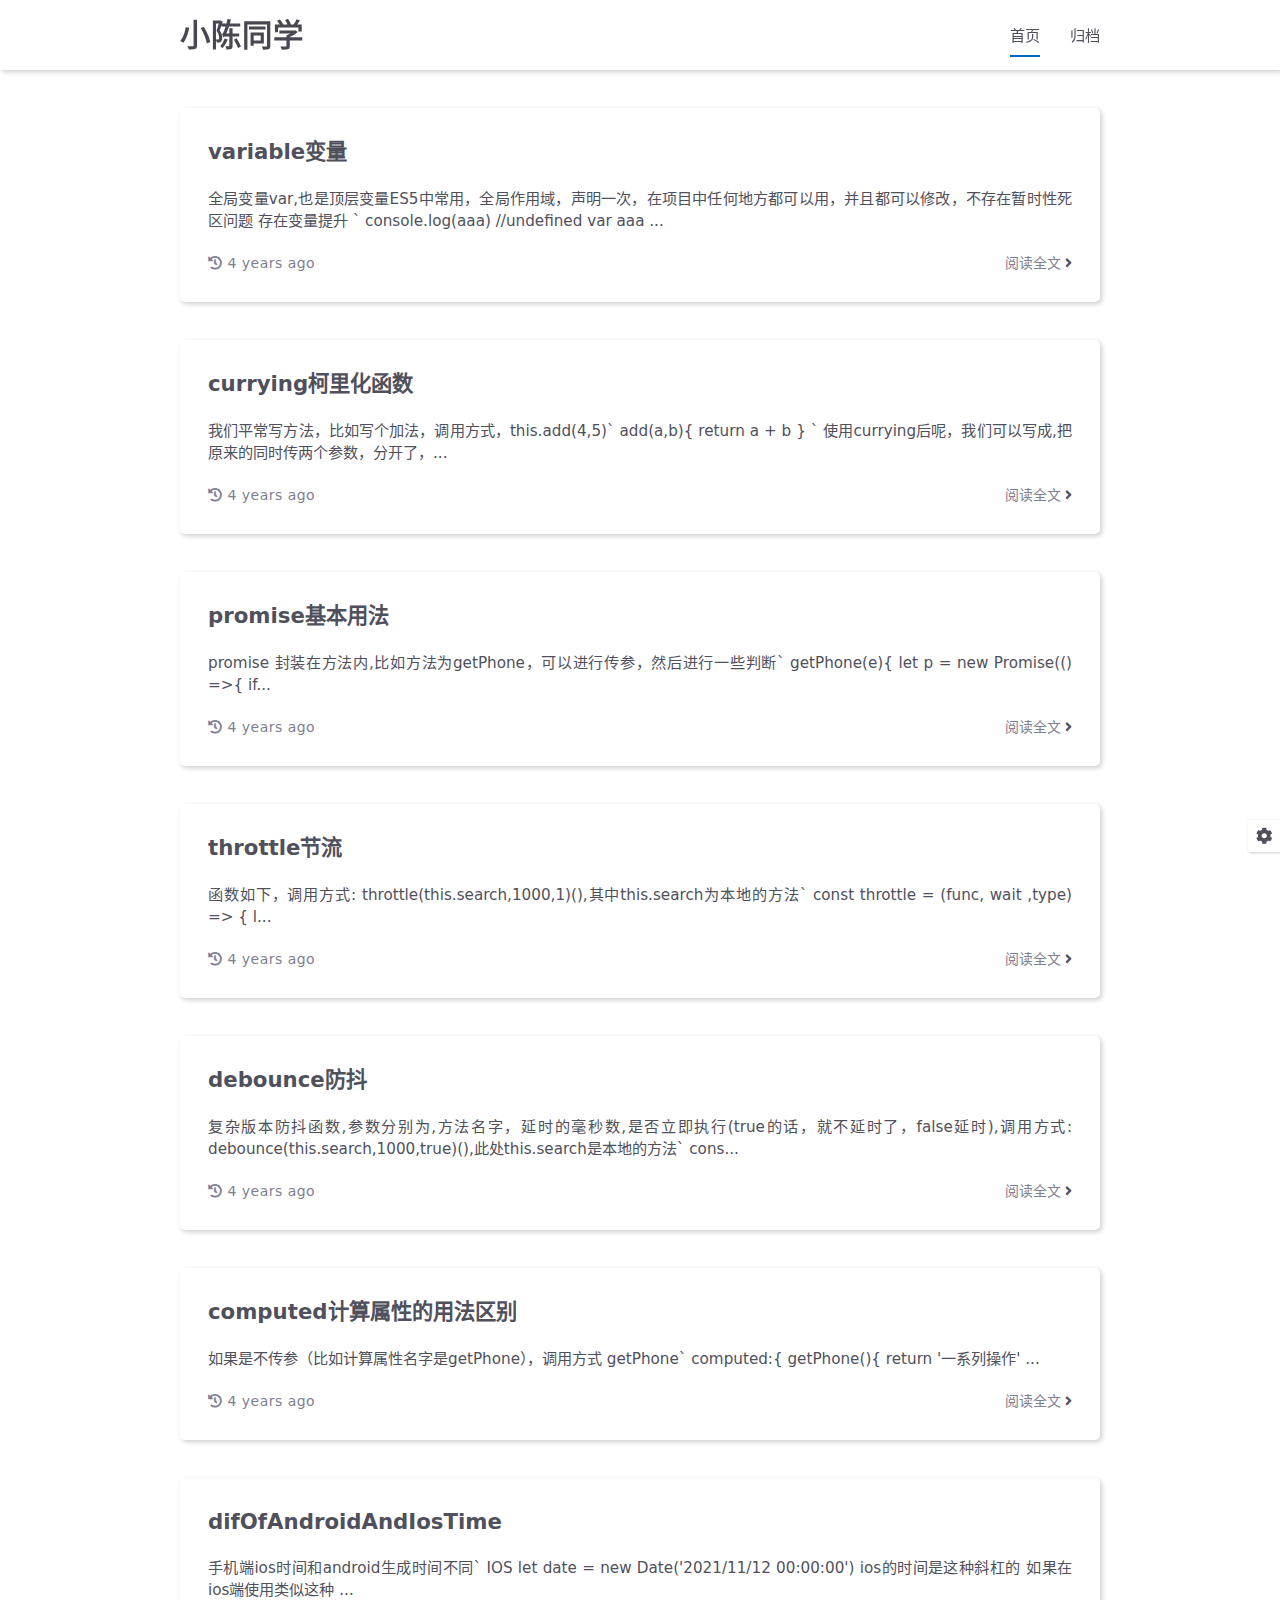
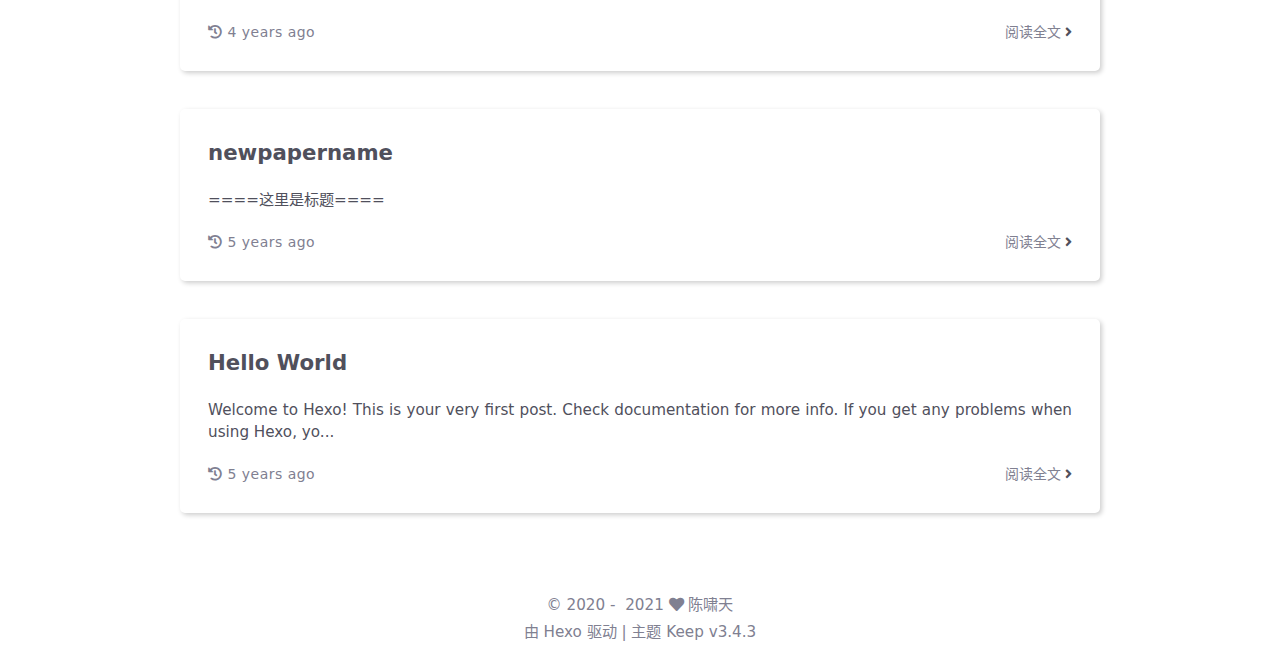
==== commit 07c79d23: "Site updated: 2021-08-30 13:43:52" ====
--- a/index.html
+++ b/index.html
@@ -60,7 +60,7 @@
                             <a class="active"
                                href="/"
                             >
-                                HOME
+                                首页
                             </a>
                         </li>
                     
@@ -68,7 +68,7 @@
                             <a class=""
                                href="/archives"
                             >
-                                ARCHIVES
+                                归档
                             </a>
                         </li>
                     
@@ -89,12 +89,12 @@
             
                 <li class="drawer-menu-item flex-center">
                     <a class="active"
-                       href="/">HOME</a>
+                       href="/">首页</a>
                 </li>
             
                 <li class="drawer-menu-item flex-center">
                     <a class=""
-                       href="/archives">ARCHIVES</a>
+                       href="/archives">归档</a>
                 </li>
             
         </ul>
@@ -142,7 +142,7 @@
         
     </div>
 
-    <a href="/2021/08/30/variable%E5%8F%98%E9%87%8F/">Read more&nbsp;<i class="fas fa-angle-right"></i></a>
+    <a href="/2021/08/30/variable%E5%8F%98%E9%87%8F/">阅读全文&nbsp;<i class="fas fa-angle-right"></i></a>
 </div>
 
             </li>
@@ -176,7 +176,7 @@
         
     </div>
 
-    <a href="/2021/08/30/currying%E6%9F%AF%E9%87%8C%E5%8C%96%E5%87%BD%E6%95%B0/">Read more&nbsp;<i class="fas fa-angle-right"></i></a>
+    <a href="/2021/08/30/currying%E6%9F%AF%E9%87%8C%E5%8C%96%E5%87%BD%E6%95%B0/">阅读全文&nbsp;<i class="fas fa-angle-right"></i></a>
 </div>
 
             </li>
@@ -207,7 +207,7 @@
         
     </div>
 
-    <a href="/2021/08/30/promise/">Read more&nbsp;<i class="fas fa-angle-right"></i></a>
+    <a href="/2021/08/30/promise/">阅读全文&nbsp;<i class="fas fa-angle-right"></i></a>
 </div>
 
             </li>
@@ -237,7 +237,7 @@
         
     </div>
 
-    <a href="/2021/08/30/throttle/">Read more&nbsp;<i class="fas fa-angle-right"></i></a>
+    <a href="/2021/08/30/throttle/">阅读全文&nbsp;<i class="fas fa-angle-right"></i></a>
 </div>
 
             </li>
@@ -266,7 +266,7 @@
         
     </div>
 
-    <a href="/2021/08/30/debounce/">Read more&nbsp;<i class="fas fa-angle-right"></i></a>
+    <a href="/2021/08/30/debounce/">阅读全文&nbsp;<i class="fas fa-angle-right"></i></a>
 </div>
 
             </li>
@@ -298,7 +298,7 @@
         
     </div>
 
-    <a href="/2021/08/30/computed/">Read more&nbsp;<i class="fas fa-angle-right"></i></a>
+    <a href="/2021/08/30/computed/">阅读全文&nbsp;<i class="fas fa-angle-right"></i></a>
 </div>
 
             </li>
@@ -335,7 +335,7 @@
         
     </div>
 
-    <a href="/2021/08/25/difOfAndroidAndIosTime/">Read more&nbsp;<i class="fas fa-angle-right"></i></a>
+    <a href="/2021/08/25/difOfAndroidAndIosTime/">阅读全文&nbsp;<i class="fas fa-angle-right"></i></a>
 </div>
 
             </li>
@@ -364,7 +364,7 @@
         
     </div>
 
-    <a href="/2021/08/20/newpapername/">Read more&nbsp;<i class="fas fa-angle-right"></i></a>
+    <a href="/2021/08/20/newpapername/">阅读全文&nbsp;<i class="fas fa-angle-right"></i></a>
 </div>
 
             </li>
@@ -392,7 +392,7 @@
         
     </div>
 
-    <a href="/2021/08/20/hello-world/">Read more&nbsp;<i class="fas fa-angle-right"></i></a>
+    <a href="/2021/08/20/hello-world/">阅读全文&nbsp;<i class="fas fa-angle-right"></i></a>
 </div>
 
             </li>
@@ -427,7 +427,7 @@
         </div>
         
         <div class="theme-info info-item">
-            Powered by <a target="_blank" href="https://hexo.io">Hexo</a>&nbsp;|&nbsp;Theme&nbsp;<a class="theme-version" target="_blank" href="https://github.com/XPoet/hexo-theme-keep">Keep v3.4.3</a>
+            由 <a target="_blank" href="https://hexo.io">Hexo</a> 驱动&nbsp;|&nbsp;主题&nbsp;<a class="theme-version" target="_blank" href="https://github.com/XPoet/hexo-theme-keep">Keep v3.4.3</a>
         </div>
         
     </div>
